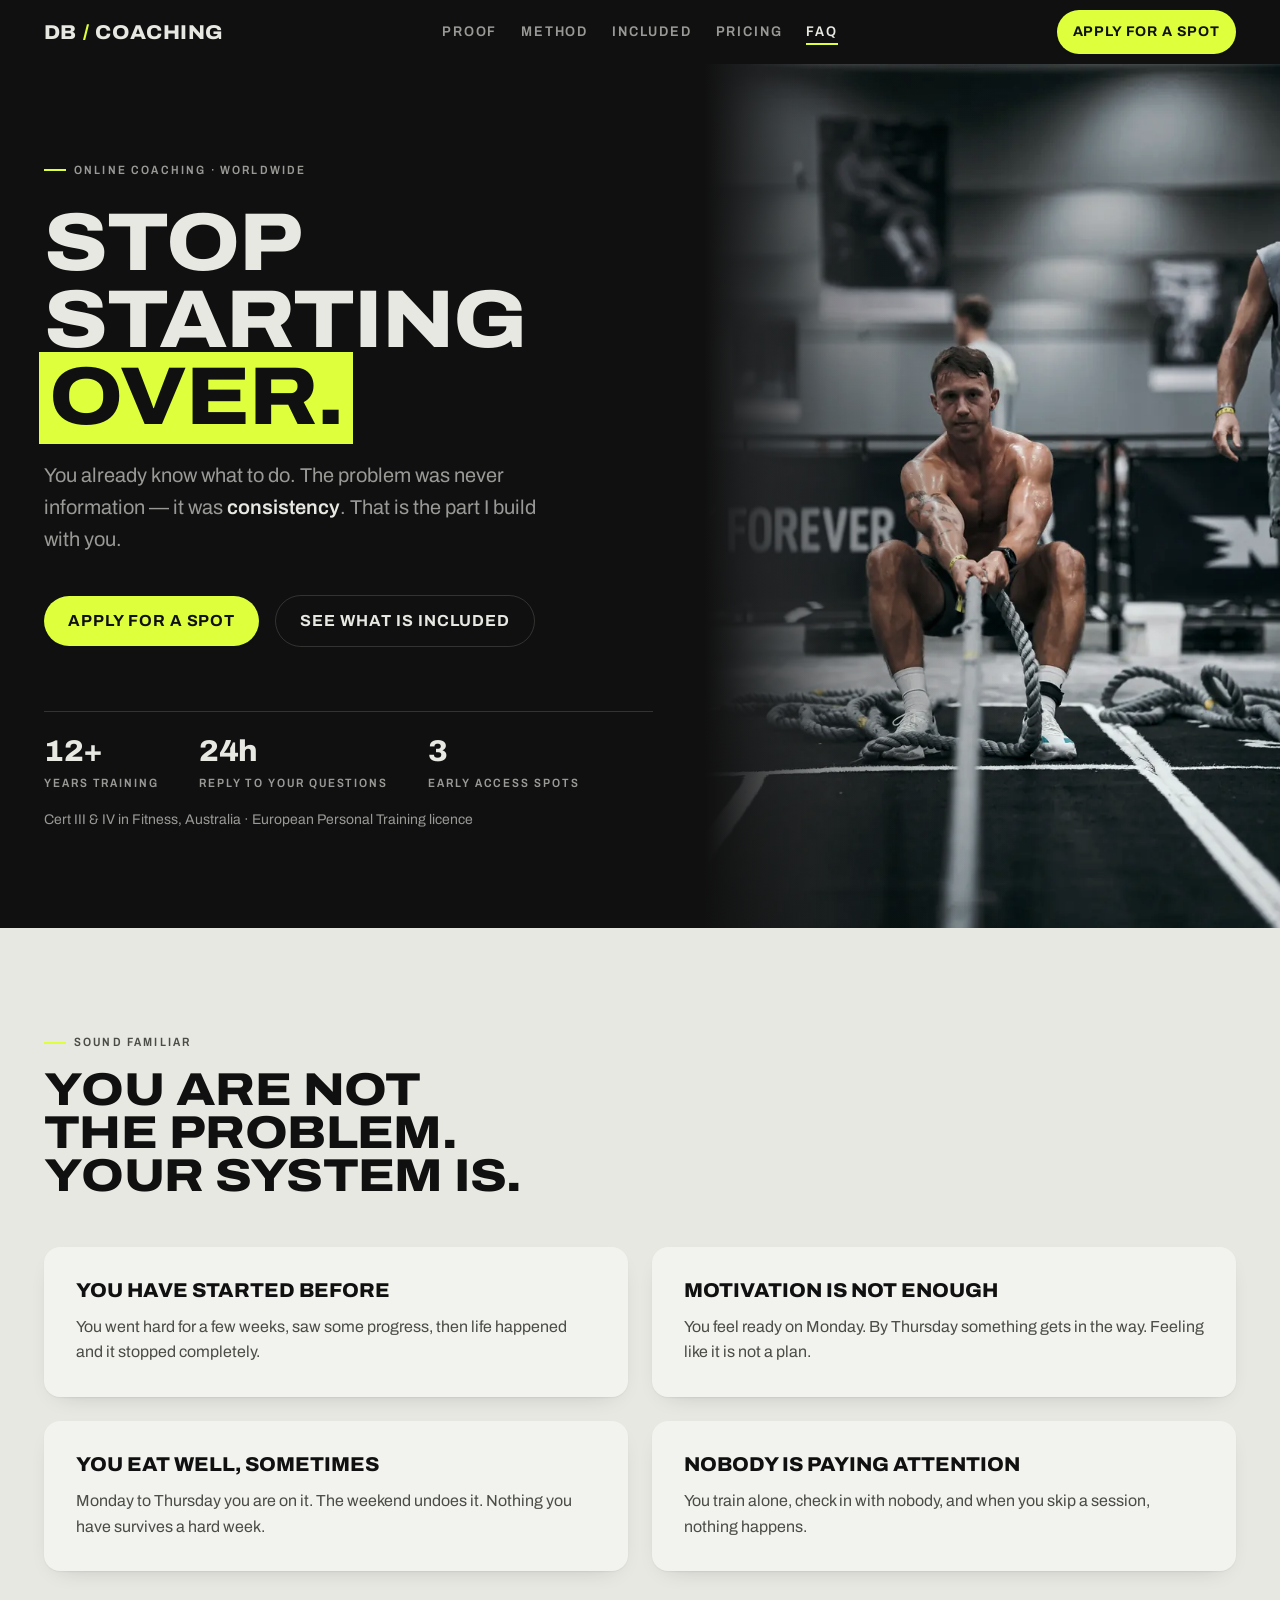
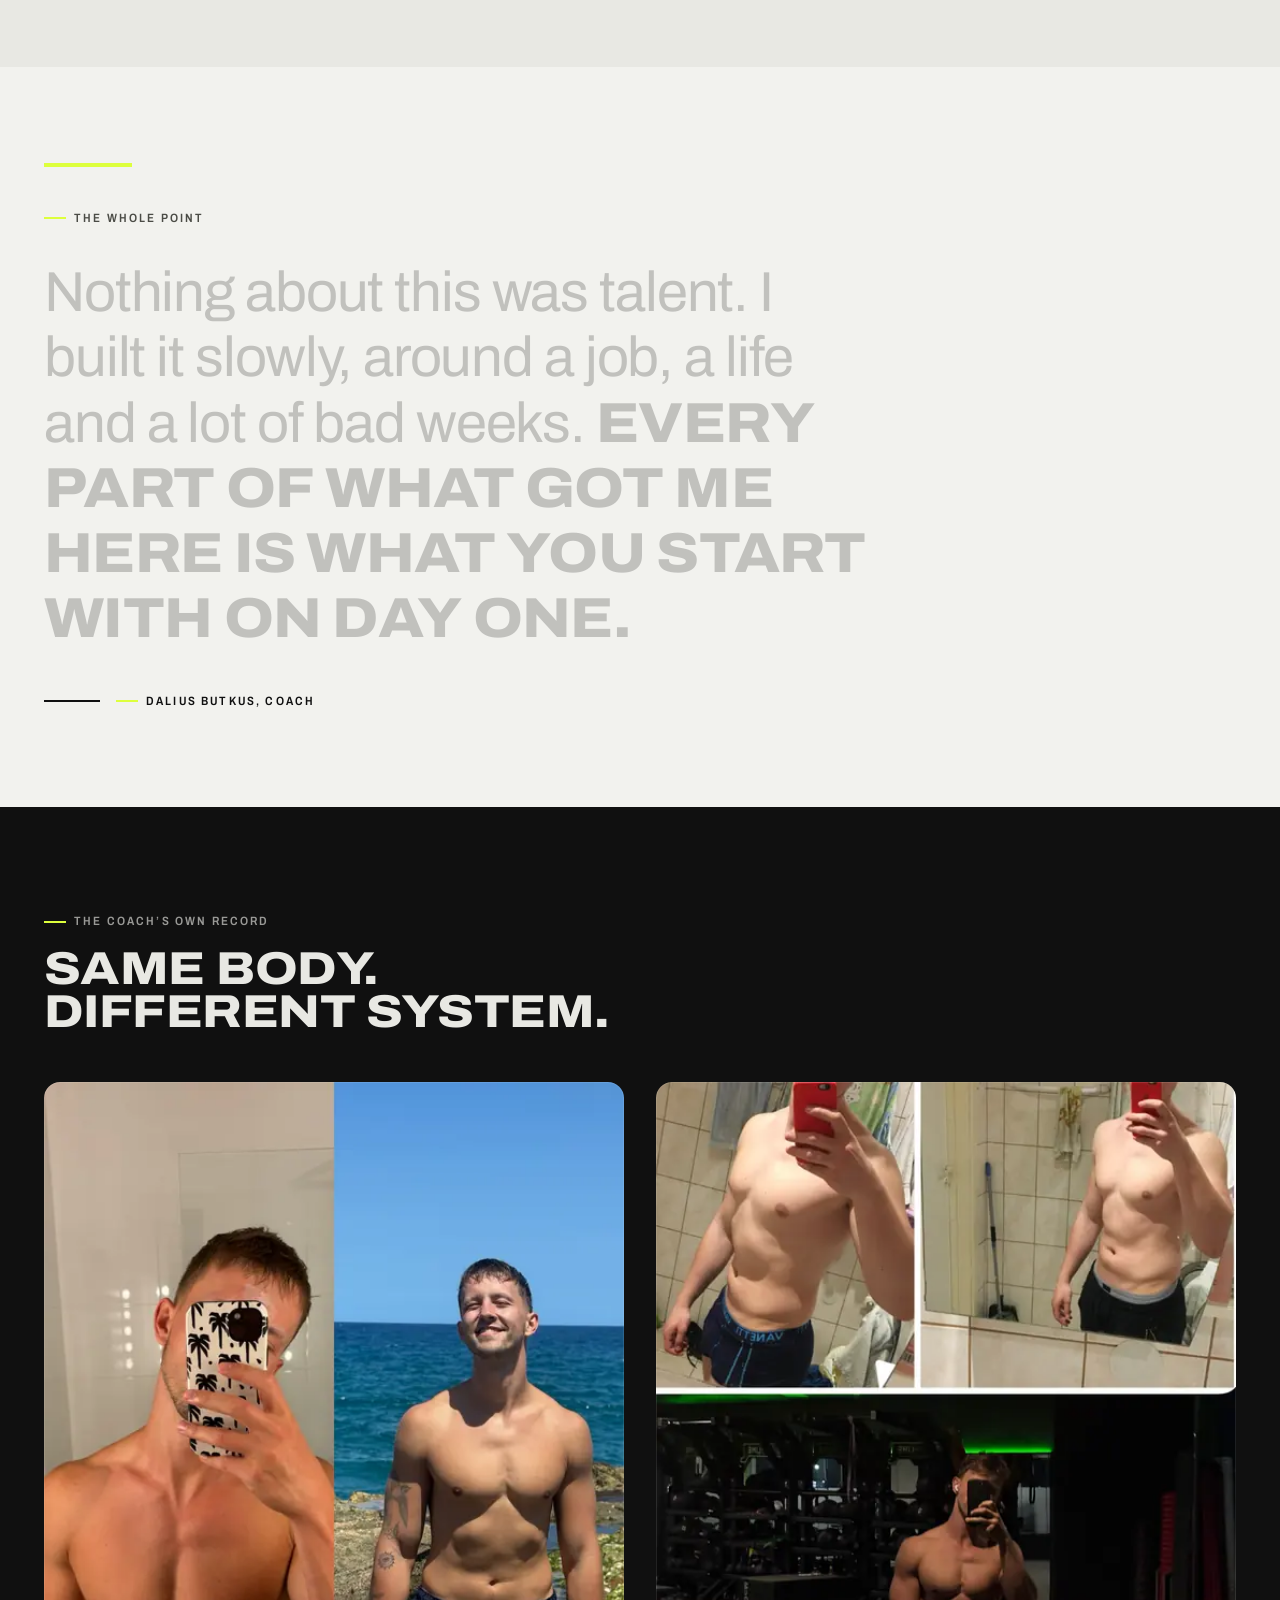
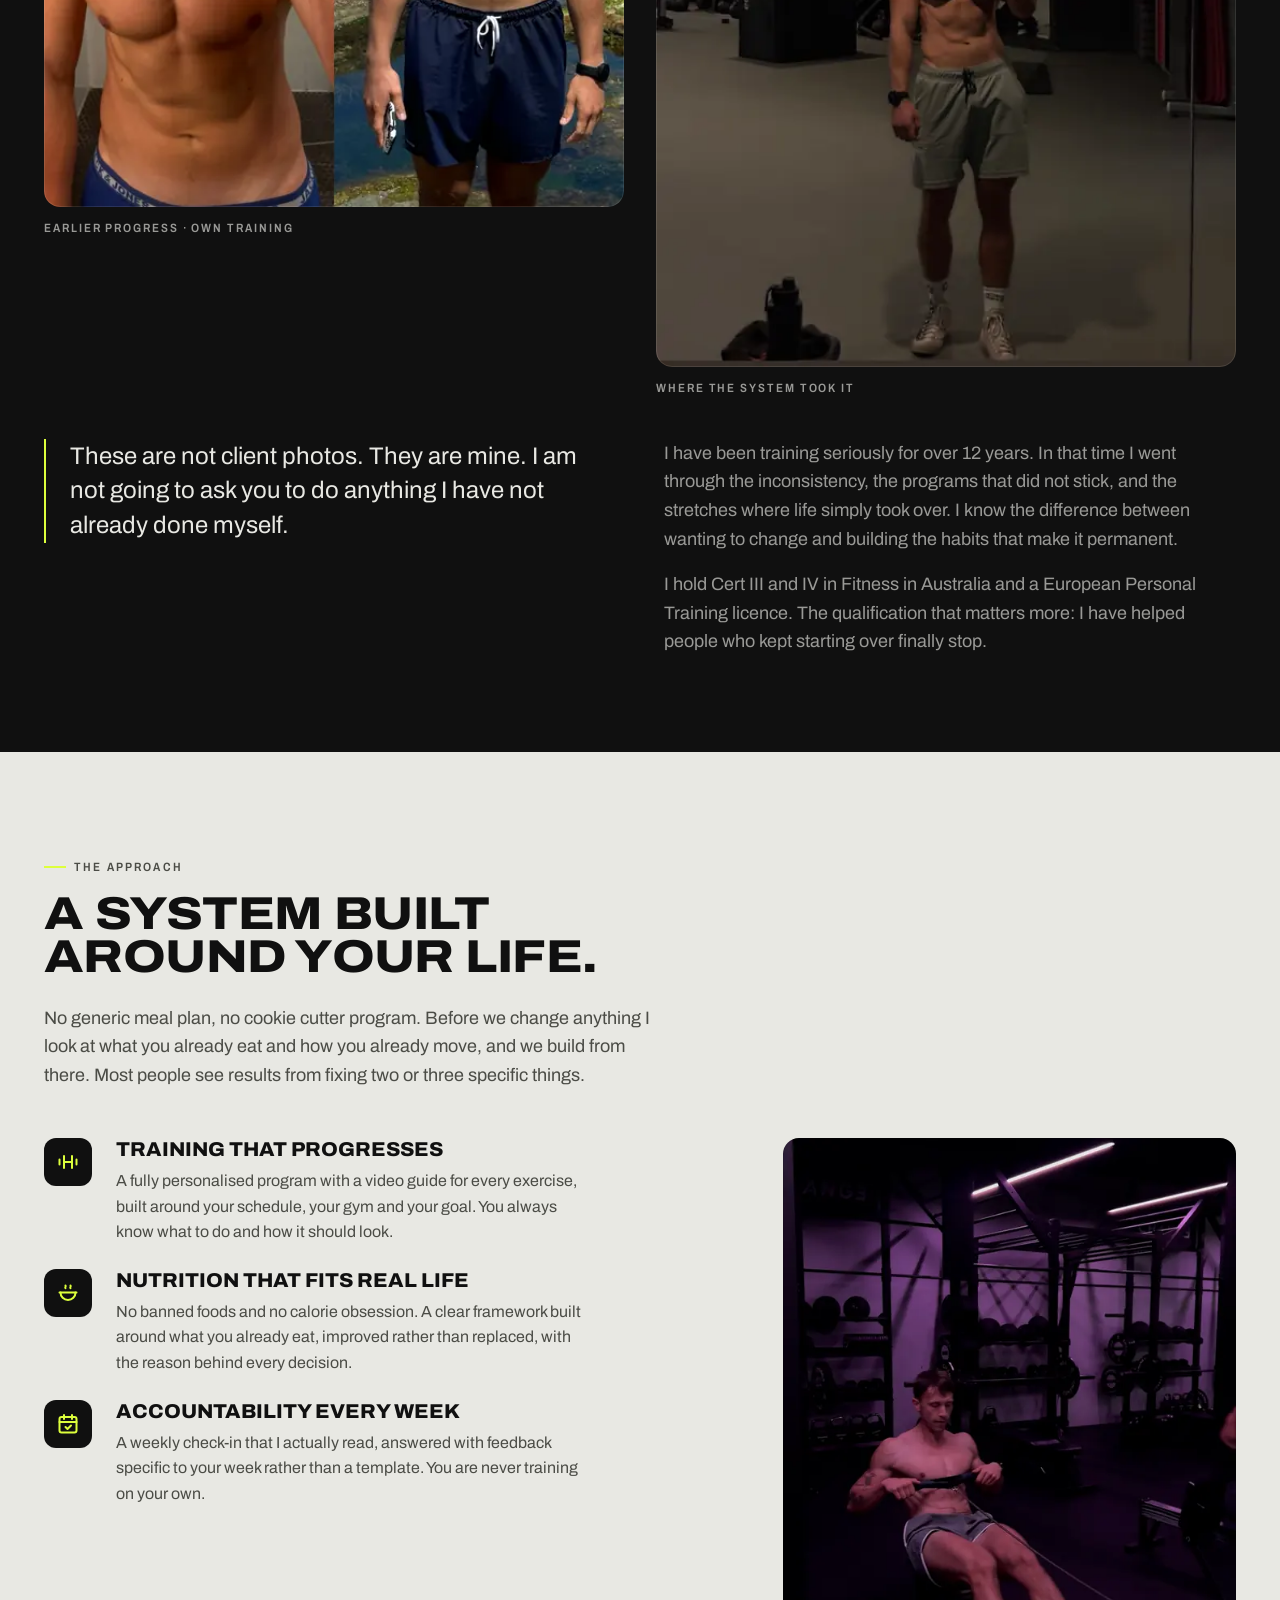
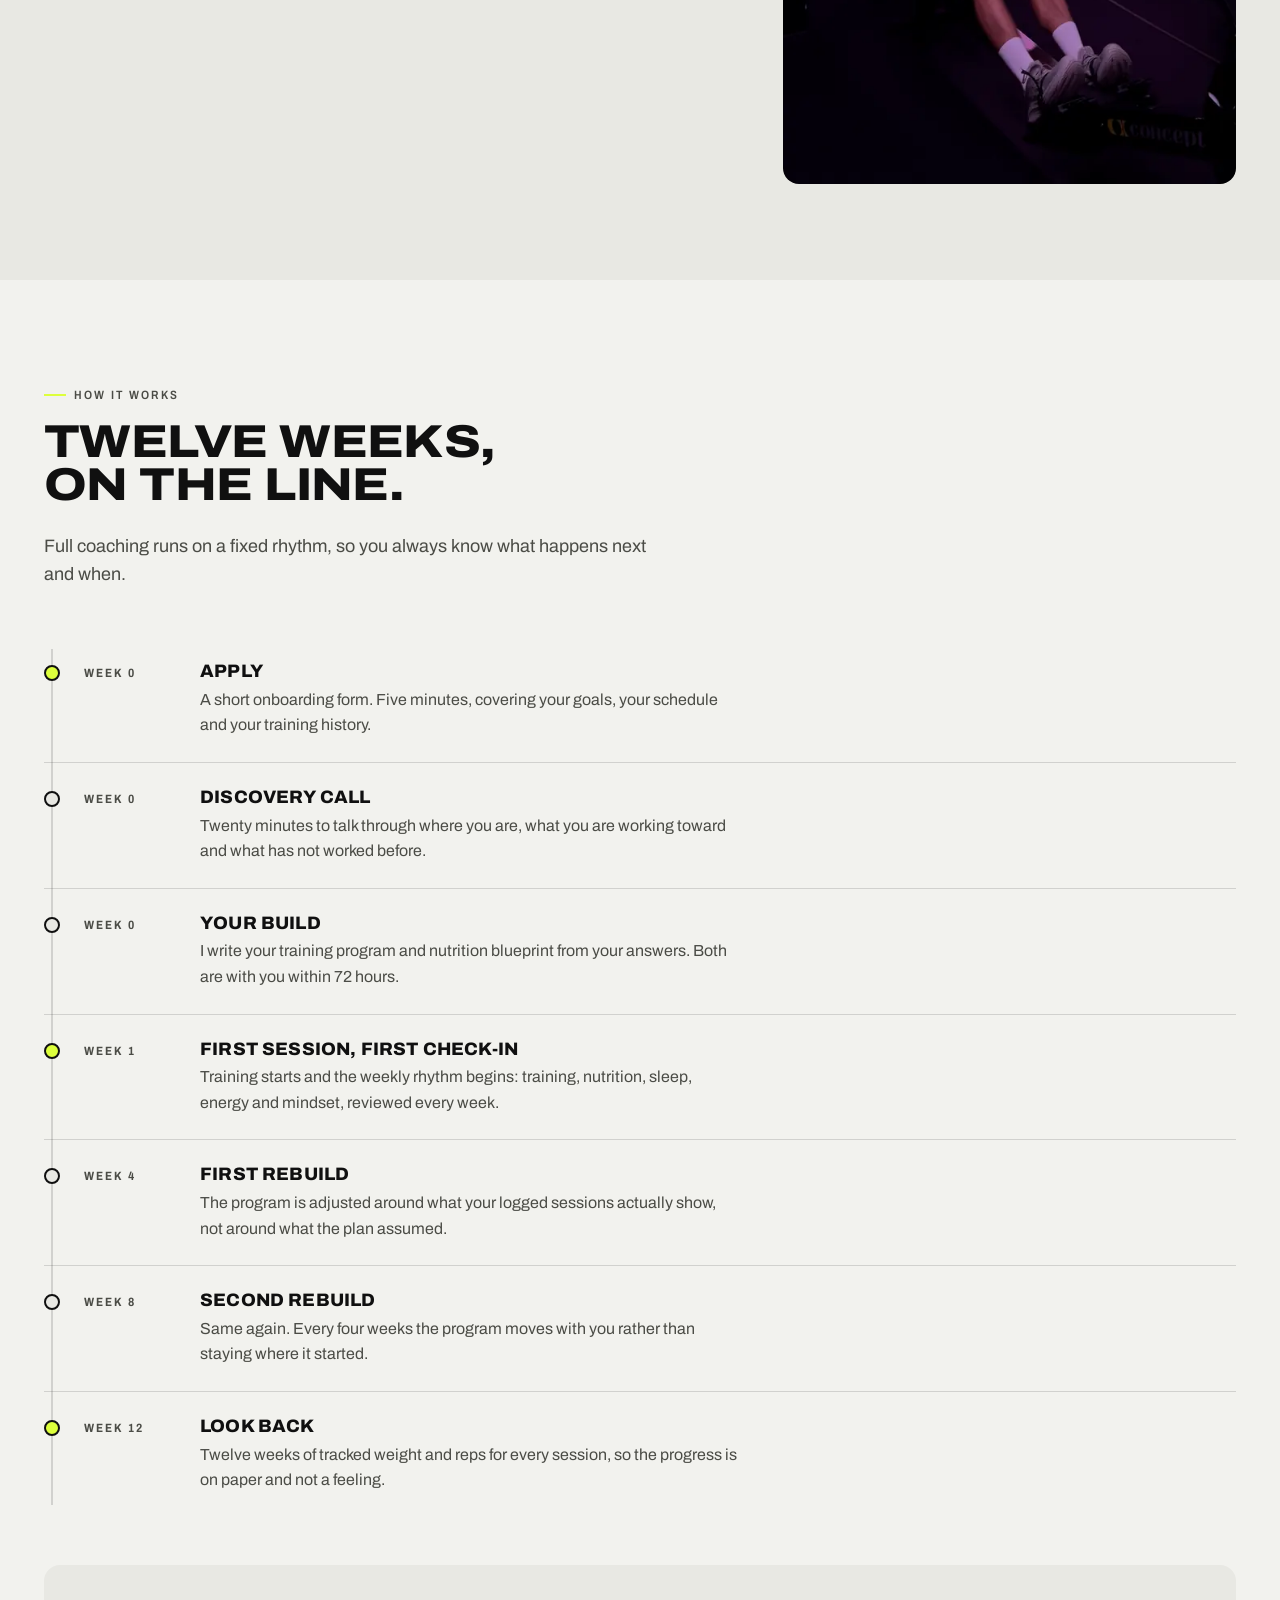
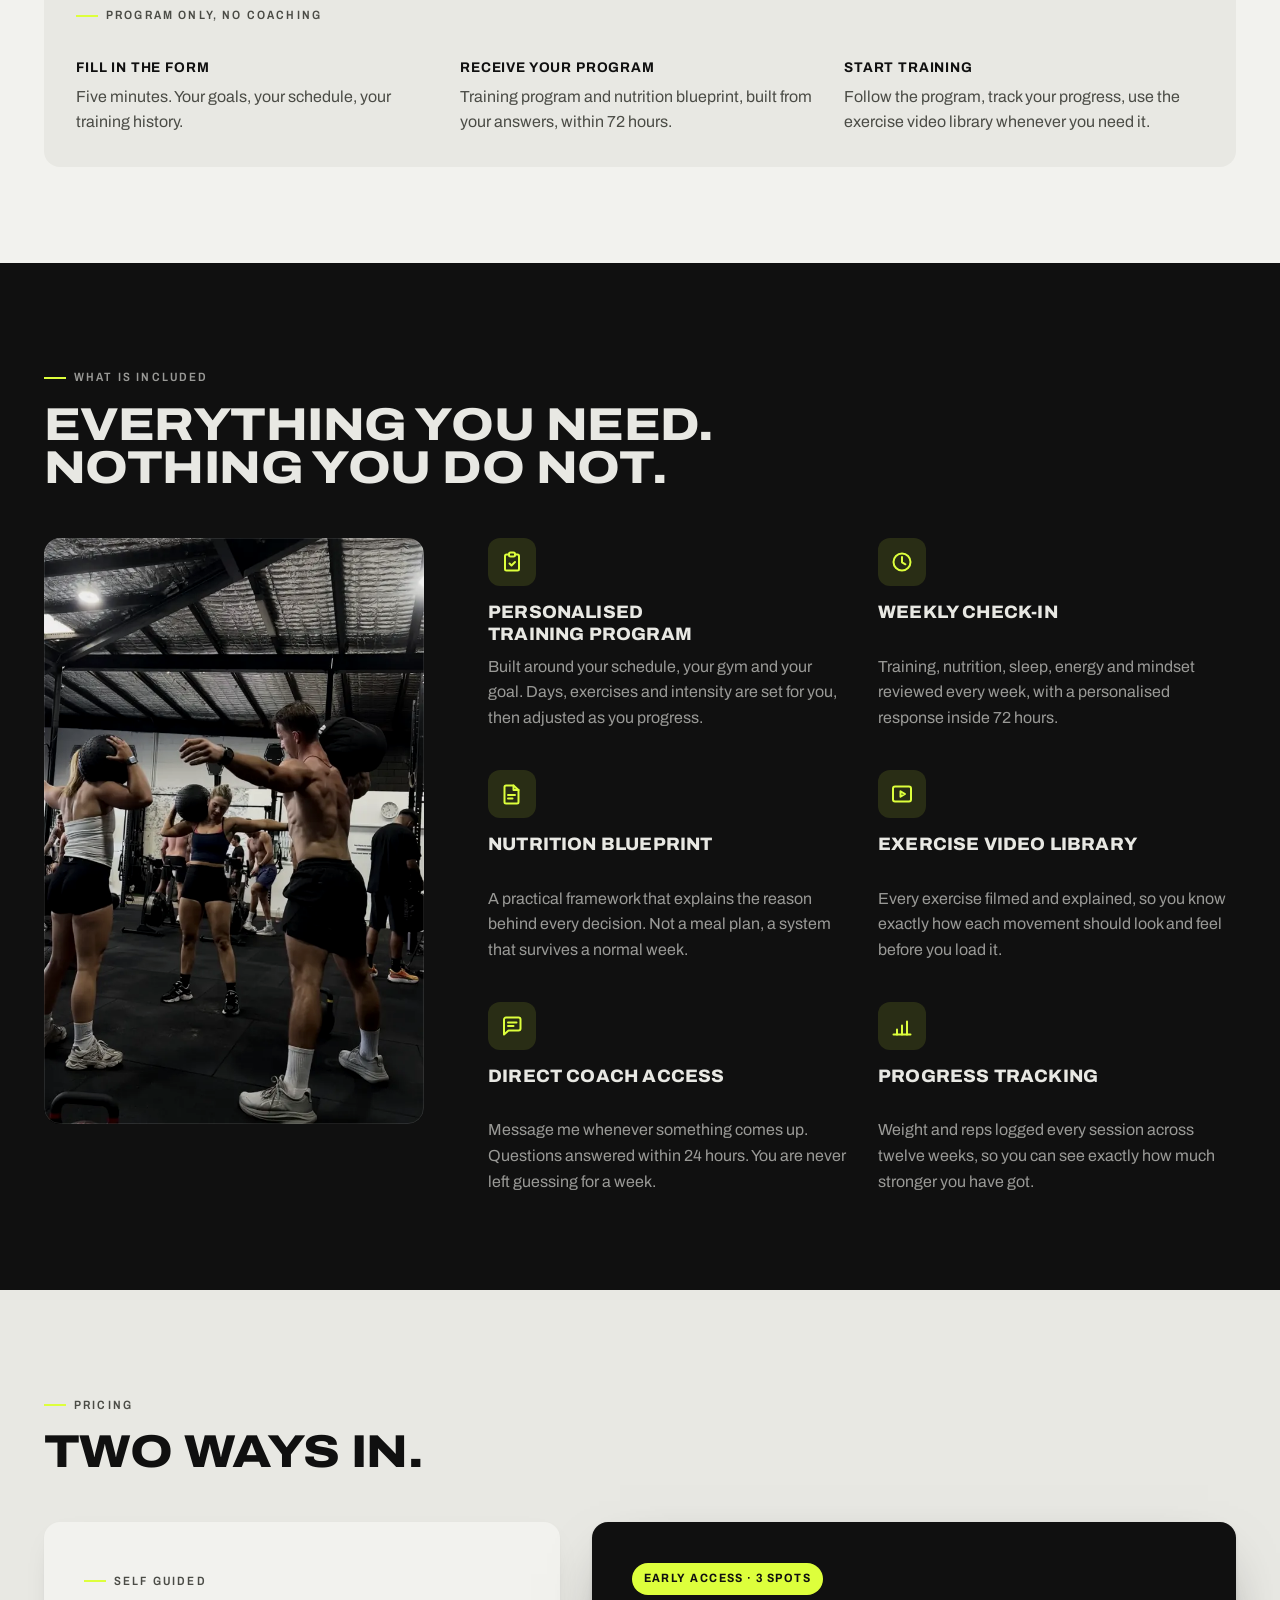
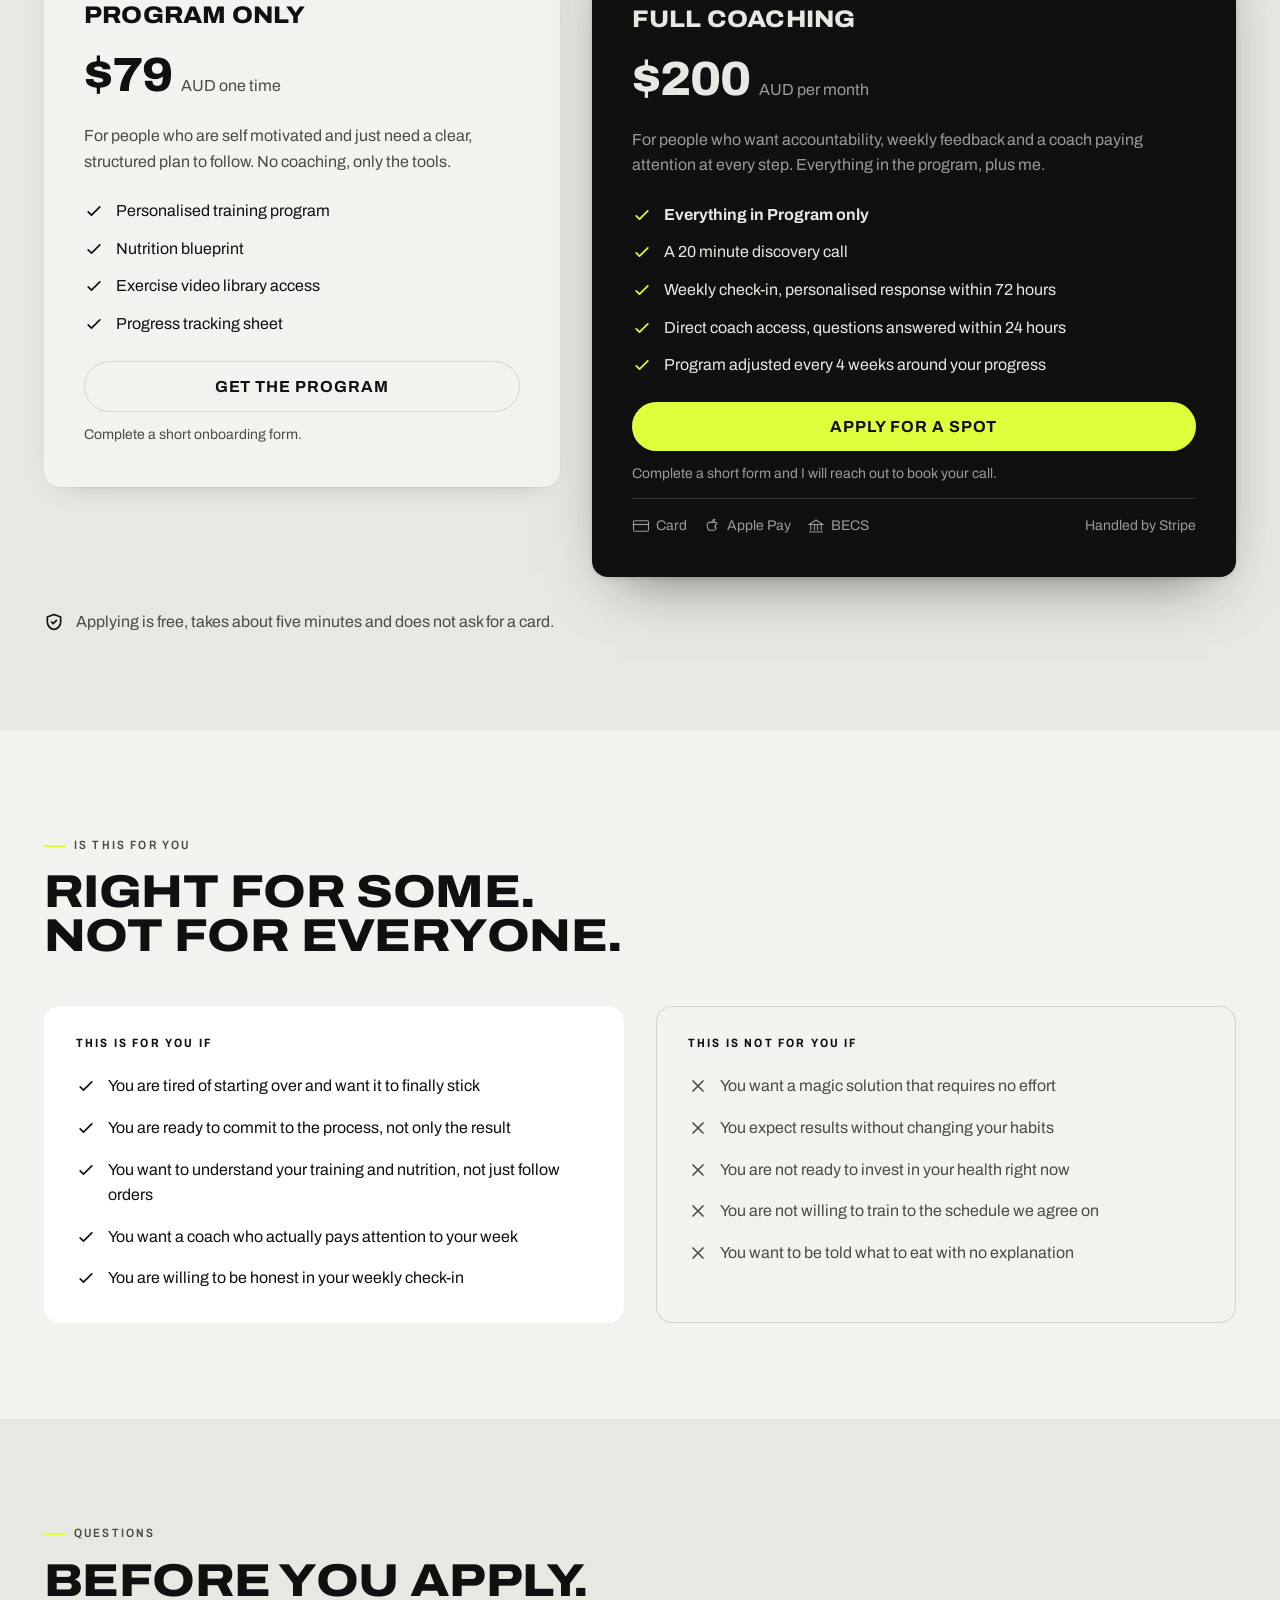
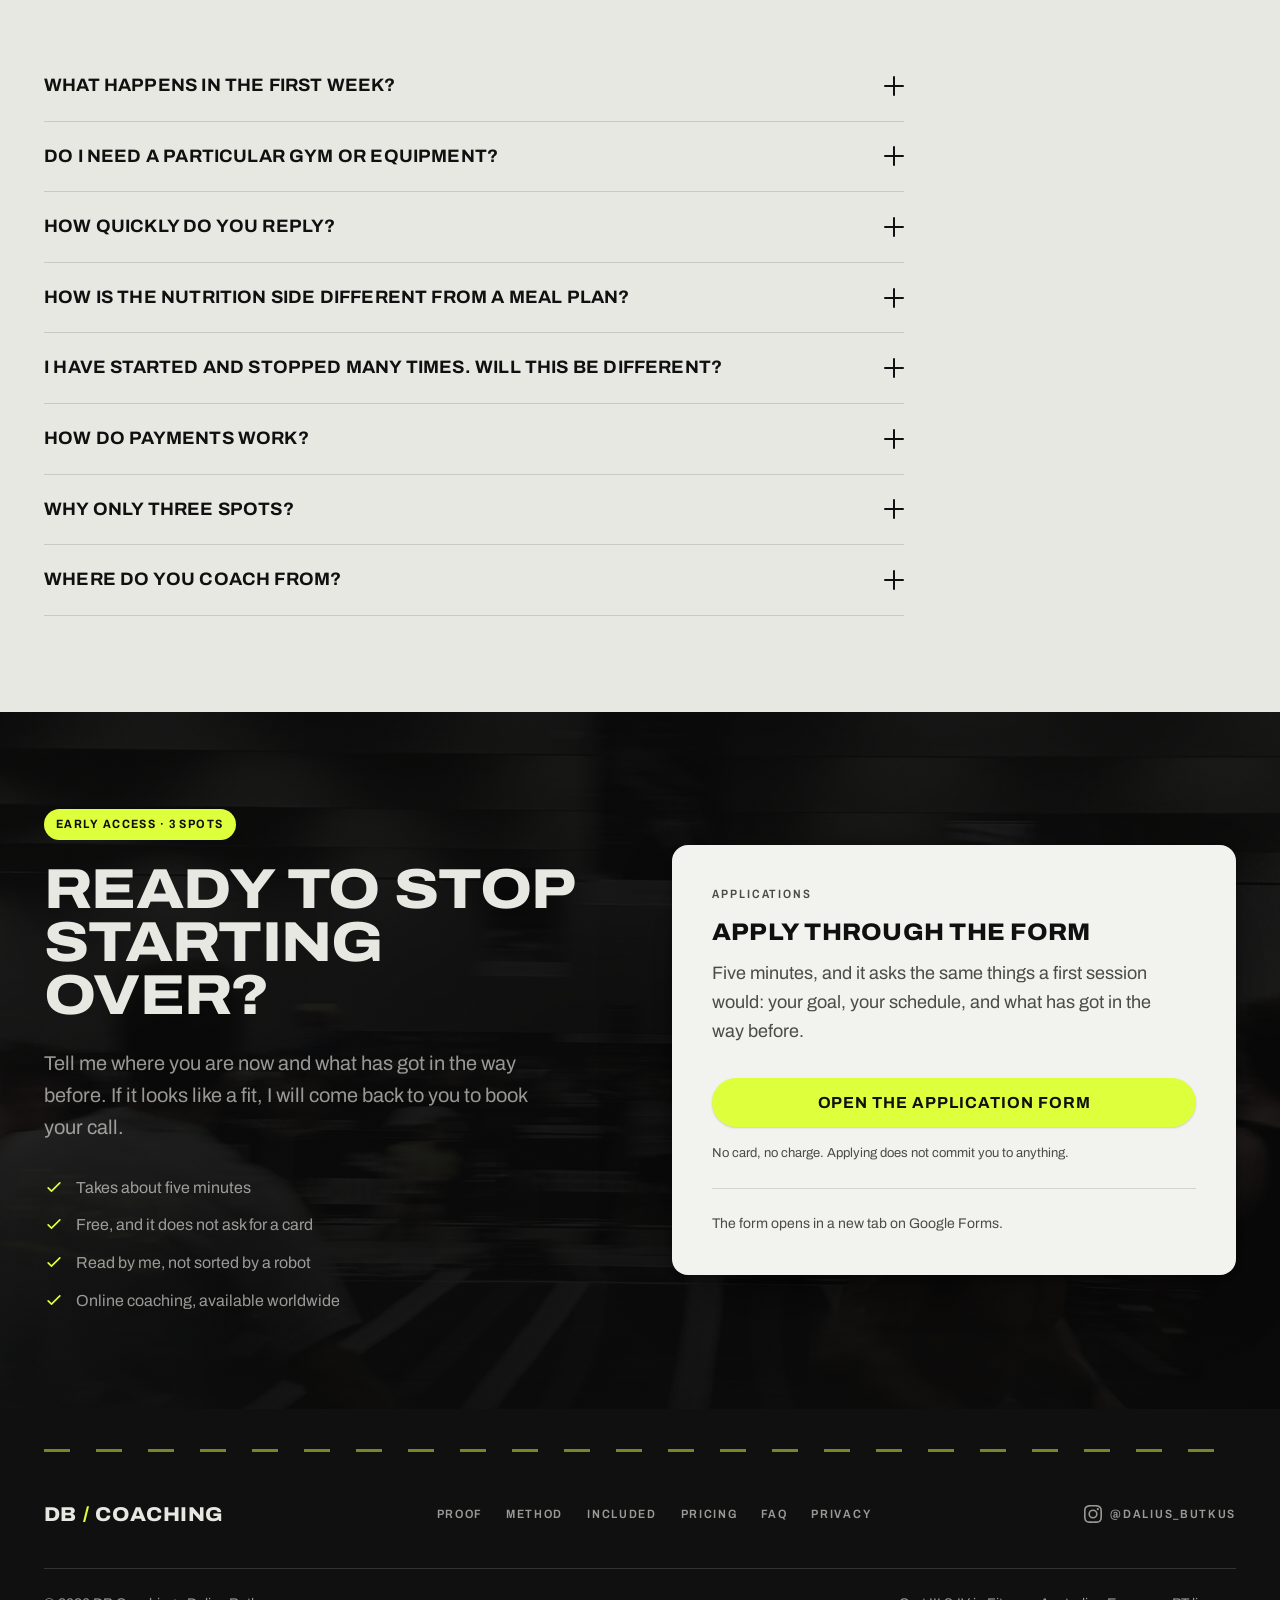
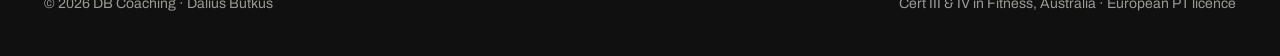
==== index.html @ c5529193 "Rebuild the in-page form around the Google Form's own questions Read the 28 questions straight out o" ====
<!DOCTYPE html>
<!--
  APPLICATION MODE SWITCH
  =======================
  data-apply on <html> decides where applications are taken, in BOTH files.

    data-apply="google"  Google Form. The in-page form is hidden but stays in
                         the file, untouched and ready.
    data-apply="web3"    The three step in-page form, posting to Web3Forms.

  To switch, change the attribute in index.html AND privacy.html. Nothing else.
  privacy.html describes a different processor in each mode, so the two must
  always agree or the privacy page becomes wrong.
-->
<html lang="en" data-apply="google">
<head>
<meta charset="UTF-8">
<meta name="viewport" content="width=device-width, initial-scale=1">
<title>DB Coaching — Online Personal Training with Dalius Butkus</title>
<meta name="description" content="Online coaching for people who keep starting over. A training program, a nutrition blueprint and a weekly check-in that a real coach actually reads. Program from $79 AUD, full coaching from $200 AUD a month.">
<link rel="canonical" href="https://dalius-b.github.io/DBcoaching/">
<meta name="theme-color" content="#101010">

<meta property="og:type" content="website">
<meta property="og:title" content="DB Coaching — Stop starting over">
<meta property="og:description" content="Online coaching built around your life. Training, nutrition and a weekly check-in that gets read. From $79 AUD.">
<meta property="og:image" content="https://dalius-b.github.io/DBcoaching/img/og-cover.jpg">
<meta property="og:url" content="https://dalius-b.github.io/DBcoaching/">
<meta name="twitter:card" content="summary_large_image">
<meta name="twitter:title" content="DB Coaching — Stop starting over">
<meta name="twitter:description" content="Online coaching built around your life. Training, nutrition and a weekly check-in that gets read.">
<meta name="twitter:image" content="https://dalius-b.github.io/DBcoaching/img/og-cover.jpg">

<link rel="icon" href="favicon.svg" type="image/svg+xml">
<link rel="icon" href="favicon-32.png" sizes="32x32" type="image/png">
<link rel="apple-touch-icon" href="apple-touch-icon.png">

<link rel="preconnect" href="https://fonts.googleapis.com">
<link rel="preconnect" href="https://fonts.gstatic.com" crossorigin>
<link rel="preload" as="image" href="img/hyroxrow-1200.webp" imagesrcset="img/hyroxrow-760.webp 760w, img/hyroxrow-1200.webp 1200w" imagesizes="(max-width: 900px) 100vw, 45vw" fetchpriority="high">
<link href="https://fonts.googleapis.com/css2?family=Archivo:wdth,wght@62..125,400..900&display=swap" rel="stylesheet">

<script>document.documentElement.classList.add('js');</script>

<style>
/* ============================================================
   1. RESET
   ============================================================ */
*, *::before, *::after { box-sizing: border-box; margin: 0; padding: 0; }
img, svg { display: block; max-width: 100%; }
button { font: inherit; color: inherit; background: none; border: 0; cursor: pointer; }
a { color: inherit; }
ul { list-style: none; }

/* ============================================================
   2. TOKENS
   ============================================================ */
:root {
  /* colour — one accent per view: volt is a FILL, never small text */
  --ink:        #101010;
  --ink-2:      #1B1C19;
  --ink-soft:   #4B4C46;   /* muted text on paper  — 7.4:1 */
  --paper:      #E8E8E3;
  --surface:    #F2F2EE;
  --volt:       #DDFF3C;
  --hair-ink:   rgba(16,16,16,0.14);
  --hair-paper: rgba(232,232,227,0.16);
  --soft-paper: rgba(232,232,227,0.64);  /* muted text on ink — 7.6:1 */

  /* type */
  --display: 'Archivo', 'Arial Narrow', system-ui, sans-serif;

  /* spacing scale */
  --s-25: 2px;  --s-50: 4px;  --s-75: 8px;  --s-100: 12px; --s-200: 16px;
  --s-300: 24px; --s-400: 32px; --s-500: 40px; --s-600: 48px;
  --s-700: 64px; --s-800: 80px; --s-900: 96px;

  /* radius */
  --r-sm: 6px; --r-md: 12px; --r-lg: 16px; --r-pill: 999px;

  /* motion */
  --ease-out: cubic-bezier(0.23, 1, 0.32, 1);
  --ease-in-out: cubic-bezier(0.77, 0, 0.175, 1);

  --shell: 1240px;
  --nav-h: 64px;
}

/* ============================================================
   3. BASE
   ============================================================ */
html {
  scroll-behavior: smooth;
  scroll-padding-top: calc(var(--nav-h) + 24px);
  -webkit-text-size-adjust: 100%;
}
body {
  font-family: var(--display);
  font-weight: 400;
  font-stretch: 100%;
  font-size: 1.125rem;      /* 18px */
  line-height: 1.6;
  color: var(--ink);
  background: var(--paper);
  overflow-x: hidden;
  -webkit-font-smoothing: antialiased;
  -moz-osx-font-smoothing: grayscale;
}
::selection { background: var(--volt); color: var(--ink); }

h1, h2, h3, .display {
  font-family: var(--display);
  font-weight: 800;
  font-stretch: 115%;
  text-transform: uppercase;
  line-height: 0.94;
  letter-spacing: -0.012em;
  text-wrap: balance;
}
p { text-wrap: pretty; }

/* One typeface. Hierarchy comes from Archivo's weight and width axes rather
   than from a second family. */
.lede, .body-text { max-width: 62ch; }
.body-text + .body-text { margin-top: var(--s-200); }

/* focus — currentColor adapts to every surface we use */
:focus-visible { outline: 2px solid currentColor; outline-offset: 3px; border-radius: 2px; }
.on-ink :focus-visible { outline-color: var(--volt); }
.btn-primary:focus-visible { outline-color: var(--ink); outline-offset: 4px; }

.sr-only {
  position: absolute; width: 1px; height: 1px; padding: 0; margin: -1px;
  overflow: hidden; clip: rect(0 0 0 0); clip-path: inset(50%); white-space: nowrap; border: 0;
}
.skip {
  position: absolute; left: var(--s-200); top: -100px; z-index: 200;
  background: var(--volt); color: var(--ink); padding: var(--s-100) var(--s-300);
  border-radius: var(--r-pill); font-family: var(--display); font-size: 0.875rem;
  font-weight: 700; text-transform: uppercase; letter-spacing: 0.08em; text-decoration: none;
  transition-property: top; transition-duration: 200ms; transition-timing-function: var(--ease-out);
}
.skip:focus { top: var(--s-200); }

/* ============================================================
   4. LAYOUT PRIMITIVES
   ============================================================ */
.shell { width: 100%; max-width: var(--shell); margin-inline: auto; padding-inline: var(--s-300); }

.section { padding-block: clamp(var(--s-700), 9vw, var(--s-900)); }
.section--paper   { background: var(--paper);   color: var(--ink); }
.section--surface { background: var(--surface);  color: var(--ink); }
.section--ink     { background: var(--ink);      color: var(--paper); }

.on-ink { color: var(--paper); }
.on-ink .muted { color: var(--soft-paper); }
.muted { color: var(--ink-soft); }

/* eyebrow label — condensed width axis, the utility voice of the family */
.label {
  display: inline-flex; align-items: center; gap: var(--s-75);
  font-family: var(--display); font-size: 0.75rem; font-weight: 600;
  font-stretch: 84%; text-transform: uppercase; letter-spacing: 0.18em;
  color: var(--ink-soft);
}
.on-ink .label { color: var(--soft-paper); }
.label::before { content: ""; width: 22px; height: 2px; background: var(--volt); flex: none; }

.chip {
  display: inline-flex; align-items: center; gap: var(--s-75);
  font-family: var(--display); font-size: 0.75rem; font-weight: 700;
  font-stretch: 88%; text-transform: uppercase; letter-spacing: 0.12em;
  background: var(--volt); color: var(--ink);
  padding: 6px var(--s-100); border-radius: var(--r-pill);
}

.h2 { font-size: clamp(1.875rem, 3.6vw, 3.75rem); margin-block: var(--s-200) 0; }
.section-head { max-width: 22ch; }
.section-intro { margin-top: var(--s-300); color: var(--ink-soft); }
.on-ink .section-intro { color: var(--soft-paper); }

/* lane markers — lifted from the floor striping in the training photos */
.lane {
  height: 3px; width: 100%;
  background: repeating-linear-gradient(90deg, var(--ink) 0 26px, transparent 26px 52px);
  opacity: 0.22;
}
.on-ink .lane { background: repeating-linear-gradient(90deg, var(--volt) 0 26px, transparent 26px 52px); opacity: 0.5; }

/* ============================================================
   5. BUTTONS
   ============================================================ */
.btn {
  display: inline-flex; align-items: center; justify-content: center; gap: var(--s-75);
  min-height: 48px; padding: var(--s-100) var(--s-300);
  font-family: var(--display); font-size: 1rem; font-weight: 700;
  font-stretch: 100%; text-transform: uppercase; letter-spacing: 0.06em;
  text-decoration: none; border-radius: var(--r-pill); white-space: nowrap;
  transition-property: background-color, color, box-shadow, scale, border-color;
  transition-duration: 160ms; transition-timing-function: var(--ease-out);
}
.btn:active { scale: 0.96; }
.btn-primary { background: var(--volt); color: var(--ink); box-shadow: 0 1px 2px rgba(16,16,16,0.16); }
.btn-primary:hover { background: #E9FF74; box-shadow: 0 4px 14px rgba(16,16,16,0.22); }
.btn-ghost { border: 1.5px solid var(--hair-ink); color: var(--ink); }
.btn-ghost:hover { border-color: var(--ink); background: rgba(16,16,16,0.05); }
.on-ink .btn-ghost { border-color: var(--hair-paper); color: var(--paper); }
.on-ink .btn-ghost:hover { border-color: var(--paper); background: rgba(232,232,227,0.08); }
.btn-sm { min-height: 44px; font-size: 0.875rem; padding: var(--s-75) var(--s-200); }

/* ============================================================
   6. NAV
   ============================================================ */
.nav {
  position: sticky; top: 0; z-index: 100;
  background: var(--ink); color: var(--paper);
  transition-property: box-shadow; transition-duration: 220ms; transition-timing-function: var(--ease-out);
}
.nav.is-stuck { box-shadow: 0 1px 0 rgba(232,232,227,0.14), 0 10px 30px rgba(16,16,16,0.28); }
.nav-inner { height: var(--nav-h); display: flex; align-items: center; justify-content: space-between; gap: var(--s-300); }
.wordmark {
  display: inline-flex; align-items: baseline; gap: 6px; text-decoration: none;
  font-family: var(--display); font-weight: 800; font-stretch: 108%;
  font-size: 1.25rem; letter-spacing: 0.02em; text-transform: uppercase; line-height: 1;
  min-height: 44px; align-items: center; padding-block: var(--s-100);
}
.wordmark i { font-style: normal; color: var(--volt); }
.nav-links { display: flex; align-items: center; gap: var(--s-300); }
.nav-links a {
  font-family: var(--display); font-size: 0.875rem; font-weight: 600; font-stretch: 90%;
  text-transform: uppercase; letter-spacing: 0.13em; text-decoration: none;
  color: var(--soft-paper); position: relative;
  display: inline-flex; align-items: center; min-height: 44px;
  transition-property: color; transition-duration: 150ms; transition-timing-function: var(--ease-out);
}
.nav-links a::after {
  content: ""; position: absolute; left: 0; right: 0; bottom: 9px; height: 2px;
  background: var(--volt); scale: 0 1; transform-origin: left;
  transition-property: scale; transition-duration: 220ms; transition-timing-function: var(--ease-out);
}
.nav-links a:hover { color: var(--paper); }
.nav-links a:hover::after, .nav-links a.is-current::after { scale: 1 1; }
.nav-links a.is-current { color: var(--paper); }
.nav-right { display: flex; align-items: center; gap: var(--s-200); }

.burger { display: none; width: 44px; height: 44px; position: relative; border-radius: var(--r-sm); }
.burger span {
  position: absolute; left: 11px; width: 22px; height: 2px; background: var(--paper); border-radius: 2px;
  transition-property: translate, rotate, opacity;
  transition-duration: 320ms; transition-timing-function: var(--ease-in-out);
}
.burger span:nth-child(1) { top: 17px; }
.burger span:nth-child(2) { top: 25px; }
.burger[aria-expanded="true"] span:nth-child(1) { translate: 0 4px; rotate: 45deg; }
.burger[aria-expanded="true"] span:nth-child(2) { translate: 0 -4px; rotate: -45deg; }

.drawer {
  position: fixed; inset: var(--nav-h) 0 0; z-index: 99;
  background: var(--ink); padding: var(--s-500) var(--s-300);
  display: flex; flex-direction: column; gap: var(--s-100);
  opacity: 0; visibility: hidden; translate: 0 -12px;
  transition-property: opacity, translate, visibility;
  transition-duration: 320ms; transition-timing-function: var(--ease-out);
}
.drawer.is-open { opacity: 1; visibility: visible; translate: 0 0; }
.drawer a {
  font-family: var(--display); font-size: 1.5rem; font-weight: 700; font-stretch: 105%;
  text-transform: uppercase; letter-spacing: 0.02em; text-decoration: none;
  padding: var(--s-100) 0; border-bottom: 1px solid var(--hair-paper);
}
.drawer .btn { margin-top: var(--s-300); }

/* ============================================================
   7. HERO
   ============================================================ */
.hero { background: var(--ink); color: var(--paper); display: grid; grid-template-columns: 55fr 45fr; }
.hero-copy {
  padding: clamp(var(--s-600), 6vw, var(--s-900)) clamp(var(--s-300), 4vw, var(--s-700))
           clamp(var(--s-600), 6vw, var(--s-900)) max(var(--s-300), calc((100vw - var(--shell)) / 2 + var(--s-300)));
  display: flex; flex-direction: column; justify-content: center;
  min-height: calc(100vh - var(--nav-h)); min-height: calc(100svh - var(--nav-h));
}
.hero h1 { font-size: clamp(2.25rem, 6.4vw, 6rem); font-stretch: 112%; margin-block: var(--s-300) 0; }
.hero h1 .knock {
  background: var(--volt); color: var(--ink);
  padding: 0 0.12em 0.04em; margin-left: -0.06em;
  box-decoration-break: clone; -webkit-box-decoration-break: clone;
}
.hero-lede { margin-top: var(--s-300); color: var(--soft-paper); font-size: 1.25rem; max-width: 46ch; }
.hero-lede strong { color: var(--paper); font-weight: 600; }
.hero-cta { display: flex; flex-wrap: wrap; align-items: center; gap: var(--s-200); margin-top: var(--s-500); }

.stats { display: flex; flex-wrap: wrap; gap: var(--s-500); margin-top: var(--s-700); padding-top: var(--s-300); border-top: 1px solid var(--hair-paper); }
.stat-n {
  font-family: var(--display); font-weight: 800; font-stretch: 105%;
  font-size: 1.875rem; line-height: 1; letter-spacing: -0.01em;
  font-variant-numeric: tabular-nums;
}
.stat-l {
  display: block; margin-top: var(--s-75);
  font-family: var(--display); font-size: 0.75rem; font-weight: 600; font-stretch: 84%;
  text-transform: uppercase; letter-spacing: 0.16em; color: var(--soft-paper);
}
.hero-cred { margin-top: var(--s-200); font-size: 0.875rem; color: var(--soft-paper); }
.hero-media { position: relative; background: #0A0A0A; }
.hero-media img {
  width: 100%; height: 100%; object-fit: cover; object-position: 50% 42%;
  filter: grayscale(0.25) contrast(1.06);
}
.hero-media::after {
  content: ""; position: absolute; inset: 0; pointer-events: none;
  background: linear-gradient(90deg, var(--ink) 0%, rgba(16,16,16,0.35) 22%, transparent 55%);
}

/* ============================================================
   8. PROBLEM
   ============================================================ */
.problem-grid { display: grid; grid-template-columns: repeat(2, 1fr); gap: var(--s-300); margin-top: var(--s-600); }
.card {
  background: var(--surface); border-radius: var(--r-lg); padding: var(--s-400);
  box-shadow: 0 1px 2px rgba(16,16,16,0.06), 0 8px 24px -16px rgba(16,16,16,0.30);
}
.section--surface .card { background: #FFFFFF; }
.card h3 {
  font-size: 1.25rem; font-stretch: 104%; letter-spacing: 0; line-height: 1.15;
  margin-bottom: var(--s-100);
}
.card p { font-size: 1rem; color: var(--ink-soft); }

/* ============================================================
   9. MISSION — word-by-word reveal
   ============================================================ */
.mission { text-align: left; }
.mission-rule { height: 4px; width: 88px; background: var(--volt); margin-bottom: var(--s-400); }
.mission-copy {
  font-weight: 400; font-stretch: 100%;
  font-size: clamp(1.5rem, 4.4vw, 3.75rem); line-height: 1.16;
  max-width: 26ch; margin-top: var(--s-400);
  letter-spacing: -0.02em;
}
.mission-copy .w {
  transition-property: color; transition-duration: 420ms; transition-timing-function: var(--ease-out);
}
.js .mission-copy .w { color: rgba(16,16,16,0.22); }
.js .mission-copy .w.on { color: var(--ink); }
.mission-copy .hl { font-family: var(--display); font-weight: 800; font-stretch: 110%; text-transform: uppercase; letter-spacing: -0.01em; }
.mission-sign { margin-top: var(--s-500); display: flex; align-items: center; gap: var(--s-200); }
.mission-sign .rule { height: 2px; width: 56px; background: var(--ink); flex: none; }

/* ============================================================
   10. PROOF
   ============================================================ */
.proof-grid { display: grid; grid-template-columns: 1fr 1fr; gap: var(--s-400); margin-top: var(--s-600); }
.shot { border-radius: var(--r-lg); overflow: hidden; position: relative; background: #0A0A0A; }
.shot img { width: 100%; height: auto; }
.shot::after {
  content: ""; position: absolute; inset: 0; pointer-events: none; border-radius: var(--r-lg);
  outline: 1px solid rgba(255,255,255,0.10); outline-offset: -1px;
}
.shot-cap {
  display: flex; align-items: baseline; gap: var(--s-100); margin-top: var(--s-100);
  font-family: var(--display); font-size: 0.75rem; font-weight: 600; font-stretch: 84%;
  text-transform: uppercase; letter-spacing: 0.16em; color: var(--soft-paper);
}
.proof-note { margin-top: var(--s-500); display: grid; grid-template-columns: 1fr 1fr; gap: var(--s-600); align-items: start; }
.pull {
  font-size: 1.5rem; line-height: 1.45; color: var(--paper);
  border-left: 2px solid var(--volt); padding-left: var(--s-300);
}

/* ============================================================
   11. METHOD
   ============================================================ */
.method-grid { display: grid; grid-template-columns: minmax(0, 1fr) minmax(300px, 38%); gap: var(--s-600); align-items: start; margin-top: var(--s-600); }
.pillars { display: flex; flex-direction: column; gap: var(--s-300); }
.pillar { display: grid; grid-template-columns: 48px 1fr; gap: var(--s-300); align-items: start; }
.ico {
  width: 48px; height: 48px; border-radius: var(--r-md);
  background: var(--ink); color: var(--volt);
  display: flex; align-items: center; justify-content: center; flex: none;
}
.ico svg { width: 24px; height: 24px; stroke: currentColor; fill: none; stroke-width: 2; stroke-linecap: round; stroke-linejoin: round; }
.pillar h3 { font-size: 1.25rem; font-stretch: 104%; letter-spacing: 0; line-height: 1.1; margin-bottom: var(--s-75); }
.pillar p { font-size: 1rem; color: var(--ink-soft); max-width: 52ch; }
.method-media { border-radius: var(--r-lg); overflow: hidden; position: relative; background: #0A0A0A; }
.method-media img { width: 100%; height: auto; }
.method-media::after { content: ""; position: absolute; inset: 0; outline: 1px solid rgba(16,16,16,0.10); outline-offset: -1px; border-radius: var(--r-lg); }

/* ============================================================
   12. SPLIT SHEET (the 12-week line)
   ============================================================ */
.sheet { margin-top: var(--s-600); position: relative; }
.sheet-rail { position: absolute; left: 7px; top: 12px; bottom: 12px; width: 2px; background: rgba(16,16,16,0.14); }
.sheet-fill { position: absolute; inset: 0; background: var(--ink); transform-origin: top; scale: 1 0; will-change: transform; }
.js .sheet-fill { transition-property: scale; transition-duration: 120ms; transition-timing-function: linear; }
.split {
  display: grid; grid-template-columns: 16px 92px 1fr; gap: var(--s-300);
  align-items: baseline; padding-block: var(--s-300);
  border-bottom: 1px solid var(--hair-ink);
}
.split:first-child { padding-top: 0; }
.split:last-child { border-bottom: none; }
.dot { width: 16px; height: 16px; border-radius: var(--r-pill); background: var(--paper); border: 2px solid var(--ink); align-self: start; margin-top: 4px; position: relative; z-index: 1; }
.split.is-key .dot { background: var(--volt); }
.split-w {
  font-family: var(--display); font-size: 0.75rem; font-weight: 700; font-stretch: 84%;
  text-transform: uppercase; letter-spacing: 0.16em; font-variant-numeric: tabular-nums;
  color: var(--ink-soft);
}
.split-b h3 { font-size: 1.125rem; font-stretch: 102%; letter-spacing: 0.01em; line-height: 1.2; }
.split-b p { font-size: 1rem; color: var(--ink-soft); margin-top: var(--s-50); max-width: 60ch; }

.track-alt { margin-top: var(--s-600); background: var(--paper); border-radius: var(--r-lg); padding: var(--s-400); }
.section--surface .track-alt { background: var(--paper); }
.track-alt-steps { display: grid; grid-template-columns: repeat(3, 1fr); gap: var(--s-300); margin-top: var(--s-200); }
.track-alt-steps p { font-size: 1rem; color: var(--ink-soft); }
.track-alt-steps strong { display: block; font-family: var(--display); font-weight: 700; font-stretch: 96%; text-transform: uppercase; letter-spacing: 0.06em; font-size: 0.875rem; color: var(--ink); margin-bottom: var(--s-50); }

/* ============================================================
   13. INCLUDED
   ============================================================ */
.inc-grid { display: grid; grid-template-columns: 380px 1fr; gap: var(--s-700); align-items: start; margin-top: var(--s-600); }
.inc-media { border-radius: var(--r-lg); overflow: hidden; position: relative; background: #0A0A0A; position: sticky; top: calc(var(--nav-h) + 24px); }
.inc-media img { width: 100%; height: auto; filter: grayscale(0.2) contrast(1.04); }
.inc-media::after { content: ""; position: absolute; inset: 0; outline: 1px solid rgba(255,255,255,0.10); outline-offset: -1px; border-radius: var(--r-lg); }
.inc-list { display: grid; grid-template-columns: 1fr 1fr; gap: var(--s-500) var(--s-400); }
.inc-item h3 { font-size: 1.125rem; font-stretch: 102%; letter-spacing: 0.01em; margin-block: var(--s-200) var(--s-75); line-height: 1.2; }
.inc-item p { font-size: 1rem; color: var(--soft-paper); }
.inc-item .ico { background: rgba(221,255,60,0.12); color: var(--volt); }

/* ============================================================
   14. PRICING
   ============================================================ */
.plans { display: grid; grid-template-columns: 1fr 1.25fr; gap: var(--s-400); margin-top: var(--s-600); align-items: start; }
.plan {
  background: var(--surface); border-radius: var(--r-lg); padding: var(--s-500);
  display: flex; flex-direction: column; gap: var(--s-300);
  box-shadow: 0 1px 2px rgba(16,16,16,0.06), 0 10px 30px -20px rgba(16,16,16,0.35);
}
.plan--featured { background: var(--ink); color: var(--paper); box-shadow: 0 2px 4px rgba(16,16,16,0.10), 0 24px 60px -28px rgba(16,16,16,0.65); }
.plan-name { font-family: var(--display); font-size: 1.5rem; font-weight: 800; font-stretch: 108%; text-transform: uppercase; letter-spacing: 0.01em; line-height: 1; }
.plan-price { font-family: var(--display); font-size: 3rem; font-weight: 800; font-stretch: 104%; line-height: 1; letter-spacing: -0.02em; font-variant-numeric: tabular-nums; }
.plan-price span { font-stretch: 100%; font-size: 1rem; font-weight: 400; letter-spacing: 0; text-transform: none; color: var(--ink-soft); }
.plan--featured .plan-price span { color: var(--soft-paper); }
.plan-desc { font-size: 1rem; color: var(--ink-soft); }
.plan--featured .plan-desc { color: var(--soft-paper); }
.plan ul { display: flex; flex-direction: column; gap: var(--s-100); }
.plan li { display: flex; gap: var(--s-100); align-items: flex-start; font-size: 1rem; }
.tick { flex: none; width: 20px; height: 20px; margin-top: 3px; }
.tick svg { width: 20px; height: 20px; stroke: var(--ink); fill: none; stroke-width: 2; stroke-linecap: round; stroke-linejoin: round; }
.plan--featured .tick svg { stroke: var(--volt); }
.plan-foot { margin-top: auto; display: flex; flex-direction: column; gap: var(--s-100); }
.fine { font-size: 0.875rem; color: var(--ink-soft); }
.plan--featured .fine { color: var(--soft-paper); }
.pay { display: flex; flex-wrap: wrap; align-items: center; gap: var(--s-200); padding-top: var(--s-200); border-top: 1px solid var(--hair-paper); }
.pay-item { display: inline-flex; align-items: center; gap: 6px; font-size: 0.875rem; color: var(--soft-paper); }
.pay-item svg { width: 18px; height: 18px; stroke: currentColor; fill: none; stroke-width: 1.5; }
.assure { margin-top: var(--s-400); display: flex; align-items: center; gap: var(--s-100); font-size: 1rem; color: var(--ink-soft); }
.assure svg { width: 20px; height: 20px; stroke: var(--ink); fill: none; stroke-width: 2; stroke-linecap: round; stroke-linejoin: round; flex: none; }

/* ============================================================
   15. FIT
   ============================================================ */
.fit-grid { display: grid; grid-template-columns: 1fr 1fr; gap: var(--s-400); margin-top: var(--s-600); }
.fit-col { background: #FFFFFF; border-radius: var(--r-lg); padding: var(--s-400); }
.fit-col--no { background: transparent; box-shadow: inset 0 0 0 1px var(--hair-ink); }
.fit-col h3 { font-family: var(--display); font-size: 0.75rem; font-weight: 700; font-stretch: 84%; letter-spacing: 0.18em; margin-bottom: var(--s-300); }
.fit-col ul { display: flex; flex-direction: column; gap: var(--s-200); }
.fit-col li { display: flex; gap: var(--s-100); font-size: 1rem; align-items: flex-start; }
.fit-col--no li { color: var(--ink-soft); }
.fit-col li svg { width: 20px; height: 20px; margin-top: 3px; flex: none; stroke-width: 2; fill: none; stroke-linecap: round; stroke-linejoin: round; }
.fit-col--yes li svg { stroke: var(--ink); }
.fit-col--no li svg { stroke: var(--ink-soft); }

/* ============================================================
   16. FAQ
   ============================================================ */
.faq { margin-top: var(--s-600); max-width: 860px; }
.qa { border-bottom: 1px solid var(--hair-ink); }
.qa-btn {
  width: 100%; display: flex; align-items: center; justify-content: space-between; gap: var(--s-300);
  padding-block: var(--s-300); min-height: 56px; text-align: left;
  font-family: var(--display); font-size: 1.125rem; font-weight: 700; font-stretch: 102%;
  text-transform: uppercase; letter-spacing: 0.01em; line-height: 1.2;
  transition-property: color; transition-duration: 150ms; transition-timing-function: var(--ease-out);
}
.qa-btn:hover { color: var(--ink-soft); }
.qa-sign { position: relative; width: 20px; height: 20px; flex: none; }
.qa-sign::before, .qa-sign::after {
  content: ""; position: absolute; background: currentColor; border-radius: 2px;
  transition-property: rotate, opacity; transition-duration: 260ms; transition-timing-function: var(--ease-out);
}
.qa-sign::before { top: 9px; left: 0; width: 20px; height: 2px; }
.qa-sign::after  { left: 9px; top: 0; height: 20px; width: 2px; }
.qa-btn[aria-expanded="true"] .qa-sign::after { rotate: 90deg; opacity: 0; }
.js .qa-panel { height: 0; overflow: hidden; }
.js .qa-panel { transition-property: height; transition-duration: 300ms; transition-timing-function: var(--ease-out); }
.qa-panel-in { padding-bottom: var(--s-300); color: var(--ink-soft); max-width: 66ch; }

/* ============================================================
   17. FINAL CTA + FOOTER
   ============================================================ */
.finale {
  position: relative; background: #0A0A0A; color: var(--paper);
  padding-block: clamp(var(--s-700), 9vw, var(--s-900)); overflow: hidden;
}
.apply-grid { display: grid; grid-template-columns: minmax(0, 1fr) minmax(0, 1fr); gap: var(--s-700); align-items: center; }
.apply-points { margin-top: var(--s-400); display: flex; flex-direction: column; gap: var(--s-100); }
.apply-points li { display: flex; gap: var(--s-100); align-items: flex-start; font-size: 1rem; color: var(--soft-paper); }
.apply-points svg { width: 20px; height: 20px; margin-top: 2px; flex: none; stroke: var(--volt); fill: none; stroke-width: 2; stroke-linecap: round; stroke-linejoin: round; }

/* --- application form --- */
.form-card {
  background: var(--surface); color: var(--ink);
  border-radius: var(--r-lg); padding: var(--s-500);
  box-shadow: 0 2px 6px rgba(0,0,0,0.25), 0 30px 70px -30px rgba(0,0,0,0.8);
}
.form-head { display: flex; align-items: baseline; justify-content: space-between; gap: var(--s-200); margin-bottom: var(--s-200); }
.form-step-label { font-family: var(--display); font-size: 0.75rem; font-weight: 600; font-stretch: 84%; text-transform: uppercase; letter-spacing: 0.16em; color: var(--ink-soft); font-variant-numeric: tabular-nums; }
.progress { height: 3px; background: rgba(16,16,16,0.12); border-radius: var(--r-pill); overflow: hidden; margin-bottom: var(--s-400); }
.progress i { display: block; height: 100%; background: var(--volt); border-radius: var(--r-pill); transform-origin: left; scale: 0.1429 1; transition-property: scale; transition-duration: 420ms; transition-timing-function: var(--ease-out); }
/* application mode switch, see the comment at the top of the file */
.apply-google { display: none; }
html[data-apply="google"] #applyForm,
html[data-apply="google"] #formDone { display: none; }
html[data-apply="google"] .apply-google { display: block; }
.apply-google h3 { font-size: 1.5rem; font-stretch: 106%; letter-spacing: 0.01em; margin-bottom: var(--s-200); }
.apply-google p { color: var(--ink-soft); }
.apply-google .btn { width: 100%; margin-top: var(--s-400); white-space: normal; text-align: center; }
.apply-google .form-foot { margin-top: var(--s-200); }
.apply-google .steps-note { margin-top: var(--s-300); padding-top: var(--s-300); border-top: 1px solid var(--hair-ink); font-size: 0.875rem; }

.js .step[hidden] { display: none; }
.js .btn[hidden] { display: none; }
form[hidden], .form-done[hidden] { display: none; }
html:not(.js) #nextBtn, html:not(.js) #backBtn,
html:not(.js) .progress, html:not(.js) .form-step-label { display: none; }
.step { display: flex; flex-direction: column; gap: var(--s-300); border: 0; }
.step + .step { margin-top: var(--s-400); }
.step legend { font-family: var(--display); font-size: 1.25rem; font-weight: 800; font-stretch: 106%; text-transform: uppercase; letter-spacing: 0.01em; margin-bottom: var(--s-200); }
.js .step legend { position: absolute; width: 1px; height: 1px; overflow: hidden; clip-path: inset(50%); white-space: nowrap; }
.field { display: flex; flex-direction: column; gap: var(--s-75); }
.field label, .legend-inline { font-family: var(--display); font-size: 0.8125rem; font-weight: 600; font-stretch: 88%; text-transform: uppercase; letter-spacing: 0.1em; color: var(--ink); }
/* text inputs only: this styling must never reach a checkbox or a radio,
   or min-height: 48px turns a 20px tick box into a 48px slab */
.field input:not([type="checkbox"]):not([type="radio"]), .field select, .field textarea {
  font-family: var(--display); font-size: 1rem; font-stretch: 100%; color: var(--ink);
  background: #FFFFFF; border: 1px solid rgba(16,16,16,0.20); border-radius: var(--r-sm);
  padding: var(--s-100) var(--s-200); min-height: 48px; width: 100%;
  transition-property: border-color, box-shadow; transition-duration: 150ms; transition-timing-function: var(--ease-out);
}
.field textarea { min-height: 96px; resize: vertical; line-height: 1.5; padding-block: var(--s-100); }
.field select { appearance: none; background-image: linear-gradient(45deg, transparent 50%, var(--ink) 50%), linear-gradient(135deg, var(--ink) 50%, transparent 50%); background-position: calc(100% - 18px) 21px, calc(100% - 13px) 21px; background-size: 5px 5px, 5px 5px; background-repeat: no-repeat; padding-right: var(--s-500); }
.field input:not([type="checkbox"]):not([type="radio"]):hover, .field select:hover, .field textarea:hover { border-color: rgba(16,16,16,0.42); }
.field input:not([type="checkbox"]):not([type="radio"]):focus-visible, .field select:focus-visible, .field textarea:focus-visible { outline: 2px solid var(--ink); outline-offset: 1px; border-color: var(--ink); }
.field [aria-invalid="true"] { border-color: #B3261E; }
.err { font-family: var(--display); font-size: 0.8125rem; font-stretch: 92%; color: #B3261E; min-height: 0; }
.err:empty { display: none; }
.plan-pick { display: grid; grid-template-columns: 1fr 1fr; gap: var(--s-100); }
.opt { position: relative; }
.opt input { position: absolute; opacity: 0; inset: 0; width: 100%; height: 100%; margin: 0; cursor: pointer; }
.opt span {
  display: block; padding: var(--s-200); border: 1px solid rgba(16,16,16,0.20); border-radius: var(--r-sm);
  background: #FFFFFF; min-height: 48px;
  font-size: 1rem; font-weight: 400; text-transform: none; letter-spacing: 0;
  transition-property: border-color, background-color, box-shadow; transition-duration: 150ms; transition-timing-function: var(--ease-out);
}
.opt b { display: block; font-family: var(--display); font-weight: 700; font-stretch: 96%; text-transform: uppercase; letter-spacing: 0.05em; font-size: 0.8125rem; }
.opt em { font-style: normal; color: var(--ink-soft); font-size: 0.875rem; }
.opt input:hover + span { border-color: rgba(16,16,16,0.45); }
.opt input:checked + span { border-color: var(--ink); box-shadow: inset 0 0 0 1px var(--ink), inset 0 0 0 5px var(--volt); background: #FFFFFF; }
.opt input:focus-visible + span { outline: 2px solid var(--ink); outline-offset: 2px; }
/* .muted resolves to the light on-ink colour inside the form card, which sits
   on a light surface. The form needs its own hint colour. */
.hint { text-transform: none; letter-spacing: 0; font-weight: 400; color: var(--ink-soft); }
/* three small numbers side by side */
.field-row { display: grid; grid-template-columns: repeat(auto-fit, minmax(84px, 1fr)); gap: var(--s-200); }

/* pill radios: experience, days, session length, where, yes/no */
.chips { display: flex; flex-wrap: wrap; gap: var(--s-75); }
.chip-opt { position: relative; }
.chip-opt input { position: absolute; opacity: 0; inset: 0; width: 100%; height: 100%; margin: 0; cursor: pointer; }
/* .chip-opt, .check-opt and .opt are all <label>s sitting inside .field, so
   they inherit the uppercase 13px field-label styling. Set what they should
   look like explicitly instead of inheriting it by accident. */
.chip-opt span {
  display: flex; align-items: center; justify-content: center; text-align: center;
  min-height: 44px; padding: 0 var(--s-200);
  font-size: 0.875rem; font-weight: 600; text-transform: uppercase; letter-spacing: 0.04em;
  border: 1px solid rgba(16,16,16,0.20); border-radius: var(--r-pill); background: #FFFFFF;
  transition-property: border-color, background-color; transition-duration: 150ms; transition-timing-function: var(--ease-out);
}
.chip-opt input:hover + span { border-color: rgba(16,16,16,0.45); }
.chip-opt input:checked + span { border-color: var(--ink); background: var(--volt); font-weight: 600; }
.chip-opt input:focus-visible + span { outline: 2px solid var(--ink); outline-offset: 2px; }

/* 1 to 10 stress scale */
.scale { display: flex; flex-wrap: wrap; gap: var(--s-50); }
.scale-opt { flex: 1 1 40px; }
.scale-opt span { padding: 0; font-variant-numeric: tabular-nums; }
.scale-ends { display: flex; justify-content: space-between; gap: var(--s-200); margin-top: var(--s-75); }
.scale-end {
  font-family: var(--display); font-size: 0.75rem; font-weight: 600; font-stretch: 84%;
  text-transform: uppercase; letter-spacing: 0.14em; color: var(--ink-soft);
}

/* tick all that apply */
.checks { display: flex; flex-direction: column; }
.field .check-opt { display: flex; gap: var(--s-100); align-items: flex-start; min-height: 44px; padding: var(--s-75) 0;
  font-size: 1rem; font-weight: 400; text-transform: none; letter-spacing: 0; line-height: 1.45; cursor: pointer; }
.field .check-opt input { width: 20px; height: 20px; margin-top: 2px; flex: none; accent-color: var(--ink); }

.field .consent { display: flex; gap: var(--s-100); align-items: flex-start; font-size: 0.875rem; color: var(--ink-soft);
  font-weight: 400; text-transform: none; letter-spacing: 0; line-height: 1.5; }
.field .consent input { width: 20px; height: 20px; margin-top: 2px; flex: none; accent-color: var(--ink); }
.consent a { color: var(--ink); }
.form-nav { display: flex; gap: var(--s-100); align-items: center; margin-top: var(--s-400); flex-wrap: wrap; }
.form-nav .btn { flex: 1 1 auto; }
.form-foot { margin-top: var(--s-200); font-size: 0.8125rem; color: var(--ink-soft); }
.hp { position: absolute; left: -9999px; width: 1px; height: 1px; overflow: hidden; }
.form-status { margin-top: var(--s-300); font-size: 0.9375rem; }
.form-status:empty { display: none; }
.form-status.is-error { color: #B3261E; }
.form-done { text-align: left; }
.form-done h3 { font-size: 1.5rem; font-stretch: 106%; margin-bottom: var(--s-200); }
.form-done p { color: var(--ink-soft); }
.form-done .tickbig { width: 48px; height: 48px; border-radius: var(--r-pill); background: var(--volt); display: flex; align-items: center; justify-content: center; margin-bottom: var(--s-300); }
.form-done .tickbig svg { width: 26px; height: 26px; stroke: var(--ink); fill: none; stroke-width: 2.5; stroke-linecap: round; stroke-linejoin: round; }
.finale-bg {
  position: absolute; inset: 0; z-index: 0;
  width: 100%; height: 100%;
  object-fit: cover; object-position: 50% 34%;
  filter: grayscale(0.35) contrast(1.05);
}
.finale::after {
  content: ""; position: absolute; inset: 0; z-index: 1;
  background:
    radial-gradient(120% 85% at 50% 46%, rgba(10,10,10,0.90) 0%, rgba(10,10,10,0.62) 62%, rgba(10,10,10,0.30) 100%),
    linear-gradient(180deg, rgba(10,10,10,0.82) 0%, rgba(10,10,10,0.58) 45%, rgba(10,10,10,0.90) 100%);
}
.finale > *:not(.finale-bg) { position: relative; z-index: 2; }
.finale h2 { font-size: clamp(2.25rem, 4.4vw, 3.75rem); }
.finale .lede { margin-top: var(--s-300); color: var(--soft-paper); font-size: 1.25rem; max-width: 46ch; }


.foot { background: var(--ink); color: var(--paper); padding-block: var(--s-500); }
.foot-top { display: flex; flex-wrap: wrap; align-items: center; justify-content: space-between; gap: var(--s-300); }
.foot-links { display: flex; flex-wrap: wrap; gap: var(--s-300); }
.foot-links a, .foot-ig {
  display: inline-flex; align-items: center; min-height: 44px;
  font-family: var(--display); font-size: 0.75rem; font-weight: 600; font-stretch: 88%;
  text-transform: uppercase; letter-spacing: 0.14em; text-decoration: none; color: var(--soft-paper);
  transition-property: color; transition-duration: 150ms; transition-timing-function: var(--ease-out);
}
.foot-links a:hover, .foot-ig:hover { color: var(--volt); }
.foot-ig { display: inline-flex; align-items: center; gap: var(--s-75); min-height: 44px; }
.foot-ig svg { width: 18px; height: 18px; fill: currentColor; }
.foot-bot { margin-top: var(--s-400); padding-top: var(--s-300); border-top: 1px solid var(--hair-paper); display: flex; flex-wrap: wrap; gap: var(--s-200) var(--s-400); justify-content: space-between; }
.foot-bot p { font-size: 0.875rem; color: var(--soft-paper); }

/* ============================================================
   18. MOTION
   ============================================================ */
@keyframes rise { from { opacity: 0; translate: 0 18px; } to { opacity: 1; translate: 0 0; } }
.js .enter { opacity: 0; animation: rise 700ms var(--ease-out) both; animation-delay: calc(var(--i, 0) * 100ms); }

.js .reveal { opacity: 0; translate: 0 24px; }
.js .reveal.is-in {
  opacity: 1; translate: 0 0;
  transition-property: opacity, translate;
  transition-duration: 800ms; transition-timing-function: var(--ease-out);
  transition-delay: calc(var(--i, 0) * 90ms);
}

/* ============================================================
   19. RESPONSIVE
   ============================================================ */
@media (min-width: 621px) {
  .inc-item h3 { min-height: 2.4em; }
}
@media (max-width: 1080px) {
  .method-grid { grid-template-columns: minmax(0, 1fr) 34%; gap: var(--s-500); }
  .inc-grid { grid-template-columns: 300px 1fr; gap: var(--s-500); }
  .plans { grid-template-columns: 1fr 1.15fr; }
}
@media (max-width: 900px) {
  .nav-links { display: none; }
  .js .nav-right .btn { display: none; }
  .js .burger { display: block; }
  .hero { grid-template-columns: 1fr; }
  .hero h1 { font-size: clamp(2.25rem, 11vw, 4.5rem); }
  .hero-copy { min-height: 0; padding: var(--s-700) var(--s-300) var(--s-600); }
  .hero-media { height: 62vh; }
  .hero-media::after { background: linear-gradient(180deg, var(--ink) 0%, transparent 26%); }
  .problem-grid { grid-template-columns: 1fr; }
  .proof-grid { grid-template-columns: 1fr 1fr; gap: var(--s-200); }
  .proof-note { grid-template-columns: 1fr; gap: var(--s-400); }
  .method-grid { grid-template-columns: 1fr; }
  .method-media { max-width: 420px; }
  .inc-grid { grid-template-columns: 1fr; }
  .inc-media { position: static; max-width: 420px; }
  .inc-list { grid-template-columns: 1fr 1fr; }
  .plans { grid-template-columns: 1fr; }
  .fit-grid { grid-template-columns: 1fr; }
  .track-alt-steps { grid-template-columns: 1fr; }
  .apply-grid { grid-template-columns: minmax(0, 1fr); gap: var(--s-500); }
  .mission-copy { max-width: 100%; }
}
/* nowrap button labels are the usual cause of a box refusing to shrink */
@media (max-width: 400px) { .btn { white-space: normal; } }
@media (max-width: 620px) {
  :root { --s-900: 72px; --s-800: 64px; }
  .hero-lede { font-size: 1.125rem; }
  .stats { gap: var(--s-400); }
  .hero-cta .btn { width: 100%; }
  .inc-list { grid-template-columns: 1fr; }
  .proof-grid { grid-template-columns: 1fr; gap: var(--s-300); }
  .split { grid-template-columns: 16px 1fr; gap: var(--s-200) var(--s-200); }
  .split-w { grid-column: 2; }
  .split-b { grid-column: 2; }
  .plan { padding: var(--s-400); }
  .form-card { padding: var(--s-400) var(--s-300); }
  .plan-pick { grid-template-columns: 1fr; }
  .finale .btn { width: 100%; }
  .foot-top { flex-direction: column; align-items: flex-start; }
}

/* ============================================================
   20. REDUCED MOTION
   ============================================================ */
@media (prefers-reduced-motion: reduce) {
  html { scroll-behavior: auto; }
  *, *::before, *::after {
    animation-duration: 0.001ms !important; animation-iteration-count: 1 !important;
    transition-duration: 0.001ms !important;
  }
  .js .enter { opacity: 1; animation: none; }
  .js .reveal { opacity: 1; translate: none; }
  .js .mission-copy .w { color: var(--ink); }
  .js .sheet-fill { scale: 1 1; }
}
</style>
</head>
<body>

<a class="skip" href="#main">Skip to content</a>

<header class="nav" id="nav">
  <div class="shell nav-inner">
    <a class="wordmark" href="#top">DB<i>/</i>Coaching</a>
    <nav class="nav-links" aria-label="Sections">
      <a href="#proof">Proof</a>
      <a href="#method">Method</a>
      <a href="#included">Included</a>
      <a href="#pricing">Pricing</a>
      <a href="#faq">FAQ</a>
    </nav>
    <div class="nav-right">
      <a class="btn btn-primary btn-sm" href="#apply" data-plan="coaching">Apply for a spot</a>
      <button class="burger" id="burger" type="button" aria-expanded="false" aria-controls="drawer" aria-label="Open menu">
        <span></span><span></span>
      </button>
    </div>
  </div>
  <div class="drawer" id="drawer">
    <a href="#proof">Proof</a>
    <a href="#method">Method</a>
    <a href="#included">Included</a>
    <a href="#pricing">Pricing</a>
    <a href="#faq">FAQ</a>
    <a class="btn btn-primary" href="#apply" data-plan="coaching">Apply for a spot</a>
  </div>
</header>

<main id="main">
  <span id="top"></span>

  <!-- ===================== HERO ===================== -->
  <section class="hero on-ink" aria-labelledby="hero-h">
    <div class="hero-copy">
      <p class="label enter" style="--i:0">Online coaching &middot; Worldwide</p>
      <h1 id="hero-h" class="enter" style="--i:1">Stop<br>starting<br><span class="knock">over.</span></h1>
      <p class="hero-lede enter" style="--i:2">You already know what to do. The problem was never information &mdash; it was <strong>consistency</strong>. That is the part I build with you.</p>
      <div class="hero-cta enter" style="--i:3">
        <a class="btn btn-primary" href="#apply" data-plan="coaching">Apply for a spot</a>
        <a class="btn btn-ghost" href="#included">See what is included</a>
      </div>
      <div class="stats enter" style="--i:4">
        <div>
          <div class="stat-n">12<span aria-hidden="true">+</span></div>
          <span class="stat-l">Years training</span>
        </div>
        <div>
          <div class="stat-n">24h</div>
          <span class="stat-l">Reply to your questions</span>
        </div>
        <div>
          <div class="stat-n">3</div>
          <span class="stat-l">Early access spots</span>
        </div>
      </div>
      <p class="hero-cred enter" style="--i:5">Cert III &amp; IV in Fitness, Australia &middot; European Personal Training licence</p>
    </div>
    <div class="hero-media">
      <img src="img/hyroxrow-1200.webp"
           srcset="img/hyroxrow-760.webp 760w, img/hyroxrow-1200.webp 1200w"
           sizes="(max-width: 900px) 100vw, 45vw"
           width="1200" height="1800" fetchpriority="high"
           alt="Dalius Butkus resting on a rope at a fitness competition floor">
    </div>
  </section>

  <!-- ===================== PROBLEM ===================== -->
  <section class="section section--paper" aria-labelledby="problem-h">
    <div class="shell">
      <p class="label reveal">Sound familiar</p>
      <h2 class="h2 section-head reveal" id="problem-h" style="--i:1">You are not the problem. Your system is.</h2>
      <div class="problem-grid">
        <article class="card reveal" style="--i:0">
          <h3>You have started before</h3>
          <p>You went hard for a few weeks, saw some progress, then life happened and it stopped completely.</p>
        </article>
        <article class="card reveal" style="--i:1">
          <h3>Motivation is not enough</h3>
          <p>You feel ready on Monday. By Thursday something gets in the way. Feeling like it is not a plan.</p>
        </article>
        <article class="card reveal" style="--i:2">
          <h3>You eat well, sometimes</h3>
          <p>Monday to Thursday you are on it. The weekend undoes it. Nothing you have survives a hard week.</p>
        </article>
        <article class="card reveal" style="--i:3">
          <h3>Nobody is paying attention</h3>
          <p>You train alone, check in with nobody, and when you skip a session, nothing happens.</p>
        </article>
      </div>
    </div>
  </section>

  <!-- ===================== MISSION ===================== -->
  <section class="section section--surface mission" aria-labelledby="mission-h">
    <div class="shell">
      <div class="mission-rule reveal" aria-hidden="true"></div>
      <p class="label reveal">The whole point</p>
      <h2 class="sr-only" id="mission-h">The mission behind the coaching</h2>
      <p class="mission-copy" id="missionCopy"><span class="w">Nothing</span> <span class="w">about</span> <span class="w">this</span> <span class="w">was</span> <span class="w">talent.</span> <span class="w">I</span> <span class="w">built</span> <span class="w">it</span> <span class="w">slowly,</span> <span class="w">around</span> <span class="w">a</span> <span class="w">job,</span> <span class="w">a</span> <span class="w">life</span> <span class="w">and</span> <span class="w">a</span> <span class="w">lot</span> <span class="w">of</span> <span class="w">bad</span> <span class="w">weeks.</span> <span class="w hl">Every</span> <span class="w hl">part</span> <span class="w hl">of</span> <span class="w hl">what</span> <span class="w hl">got</span> <span class="w hl">me</span> <span class="w hl">here</span> <span class="w hl">is</span> <span class="w hl">what</span> <span class="w hl">you</span> <span class="w hl">start</span> <span class="w hl">with</span> <span class="w hl">on</span> <span class="w hl">day</span> <span class="w hl">one.</span></p>
      <div class="mission-sign reveal">
        <span class="rule" aria-hidden="true"></span>
        <span class="label" style="color:var(--ink)">Dalius Butkus, coach</span>
      </div>
    </div>
  </section>

  <!-- ===================== PROOF ===================== -->
  <section class="section section--ink on-ink" id="proof" aria-labelledby="proof-h">
    <div class="shell">
      <p class="label reveal">The coach&rsquo;s own record</p>
      <h2 class="h2 section-head reveal" id="proof-h" style="--i:1">Same body. Different system.</h2>
      <div class="proof-grid">
        <figure class="reveal" style="--i:0">
          <div class="shot">
            <img src="img/transformationold-860.webp"
                 srcset="img/transformationold-540.webp 540w, img/transformationold-860.webp 860w"
                 sizes="(max-width: 620px) 92vw, (max-width: 900px) 44vw, 40vw"
                 width="860" height="1075" loading="lazy" decoding="async"
                 alt="Dalius Butkus, two progress photos side by side">
          </div>
          <figcaption class="shot-cap">Earlier progress &middot; own training</figcaption>
        </figure>
        <figure class="reveal" style="--i:1">
          <div class="shot">
            <img src="img/transformation-860.webp"
                 srcset="img/transformation-540.webp 540w, img/transformation-860.webp 860w"
                 sizes="(max-width: 620px) 92vw, (max-width: 900px) 44vw, 40vw"
                 width="860" height="1313" loading="lazy" decoding="async"
                 alt="Dalius Butkus, earlier photos above and a current gym photo below">
          </div>
          <figcaption class="shot-cap">Where the system took it</figcaption>
        </figure>
      </div>
      <div class="proof-note">
        <blockquote class="pull reveal">These are not client photos. They are mine. I am not going to ask you to do anything I have not already done myself.</blockquote>
        <div class="reveal" style="--i:1">
          <p class="body-text muted">I have been training seriously for over 12 years. In that time I went through the inconsistency, the programs that did not stick, and the stretches where life simply took over. I know the difference between wanting to change and building the habits that make it permanent.</p>
          <p class="body-text muted">I hold Cert III and IV in Fitness in Australia and a European Personal Training licence. The qualification that matters more: I have helped people who kept starting over finally stop.</p>
        </div>
      </div>
    </div>
  </section>

  <!-- ===================== METHOD ===================== -->
  <section class="section section--paper" id="method" aria-labelledby="method-h">
    <div class="shell">
      <p class="label reveal">The approach</p>
      <h2 class="h2 section-head reveal" id="method-h" style="--i:1">A system built around your life.</h2>
      <p class="section-intro lede reveal" style="--i:2">No generic meal plan, no cookie cutter program. Before we change anything I look at what you already eat and how you already move, and we build from there. Most people see results from fixing two or three specific things.</p>
      <div class="method-grid">
        <div class="pillars">
          <article class="pillar reveal" style="--i:0">
            <span class="ico" aria-hidden="true"><svg viewBox="0 0 24 24"><path d="M3.5 9.5v5M20.5 9.5v5M8 6v12M16 6v12M8 12h8"/></svg></span>
            <div>
              <h3>Training that progresses</h3>
              <p>A fully personalised program with a video guide for every exercise, built around your schedule, your gym and your goal. You always know what to do and how it should look.</p>
            </div>
          </article>
          <article class="pillar reveal" style="--i:1">
            <span class="ico" aria-hidden="true"><svg viewBox="0 0 24 24"><path d="M3.5 11.5h17"/><path d="M4.5 11.5a7.5 7.5 0 0 0 15 0"/><path d="M9.5 4.5c1 .9-1 1.8 0 2.7M14.5 4.5c1 .9-1 1.8 0 2.7"/></svg></span>
            <div>
              <h3>Nutrition that fits real life</h3>
              <p>No banned foods and no calorie obsession. A clear framework built around what you already eat, improved rather than replaced, with the reason behind every decision.</p>
            </div>
          </article>
          <article class="pillar reveal" style="--i:2">
            <span class="ico" aria-hidden="true"><svg viewBox="0 0 24 24"><rect x="3.5" y="5" width="17" height="15.5" rx="2"/><path d="M3.5 10h17M8 3v4M16 3v4"/><path d="m9.5 15 2 2 3.5-3.5"/></svg></span>
            <div>
              <h3>Accountability every week</h3>
              <p>A weekly check-in that I actually read, answered with feedback specific to your week rather than a template. You are never training on your own.</p>
            </div>
          </article>
        </div>
        <div class="method-media reveal" style="--i:1">
          <img src="img/purpleChange-900.webp"
               srcset="img/purpleChange-560.webp 560w, img/purpleChange-900.webp 900w"
               sizes="(max-width: 900px) 60vw, 460px"
               width="900" height="1284" loading="lazy" decoding="async"
               alt="Dalius Butkus training on a rowing machine">
        </div>
      </div>
    </div>
  </section>

  <!-- ===================== SPLIT SHEET ===================== -->
  <section class="section section--surface" id="how" aria-labelledby="how-h">
    <div class="shell">
      <p class="label reveal">How it works</p>
      <h2 class="h2 section-head reveal" id="how-h" style="--i:1">Twelve weeks, on the line.</h2>
      <p class="section-intro lede reveal" style="--i:2">Full coaching runs on a fixed rhythm, so you always know what happens next and when.</p>

      <div class="sheet" id="sheet">
        <div class="sheet-rail" aria-hidden="true"><span class="sheet-fill" id="sheetFill"></span></div>

        <div class="split is-key reveal">
          <span class="dot" aria-hidden="true"></span>
          <span class="split-w">Week 0</span>
          <div class="split-b"><h3>Apply</h3><p>A short onboarding form. Five minutes, covering your goals, your schedule and your training history.</p></div>
        </div>
        <div class="split reveal">
          <span class="dot" aria-hidden="true"></span>
          <span class="split-w">Week 0</span>
          <div class="split-b"><h3>Discovery call</h3><p>Twenty minutes to talk through where you are, what you are working toward and what has not worked before.</p></div>
        </div>
        <div class="split reveal">
          <span class="dot" aria-hidden="true"></span>
          <span class="split-w">Week 0</span>
          <div class="split-b"><h3>Your build</h3><p>I write your training program and nutrition blueprint from your answers. Both are with you within 72 hours.</p></div>
        </div>
        <div class="split is-key reveal">
          <span class="dot" aria-hidden="true"></span>
          <span class="split-w">Week 1</span>
          <div class="split-b"><h3>First session, first check-in</h3><p>Training starts and the weekly rhythm begins: training, nutrition, sleep, energy and mindset, reviewed every week.</p></div>
        </div>
        <div class="split reveal">
          <span class="dot" aria-hidden="true"></span>
          <span class="split-w">Week 4</span>
          <div class="split-b"><h3>First rebuild</h3><p>The program is adjusted around what your logged sessions actually show, not around what the plan assumed.</p></div>
        </div>
        <div class="split reveal">
          <span class="dot" aria-hidden="true"></span>
          <span class="split-w">Week 8</span>
          <div class="split-b"><h3>Second rebuild</h3><p>Same again. Every four weeks the program moves with you rather than staying where it started.</p></div>
        </div>
        <div class="split is-key reveal">
          <span class="dot" aria-hidden="true"></span>
          <span class="split-w">Week 12</span>
          <div class="split-b"><h3>Look back</h3><p>Twelve weeks of tracked weight and reps for every session, so the progress is on paper and not a feeling.</p></div>
        </div>
      </div>

      <div class="track-alt reveal">
        <p class="label" style="margin-bottom:var(--s-200)">Program only, no coaching</p>
        <div class="track-alt-steps">
          <p><strong>Fill in the form</strong>Five minutes. Your goals, your schedule, your training history.</p>
          <p><strong>Receive your program</strong>Training program and nutrition blueprint, built from your answers, within 72 hours.</p>
          <p><strong>Start training</strong>Follow the program, track your progress, use the exercise video library whenever you need it.</p>
        </div>
      </div>
    </div>
  </section>

  <!-- ===================== INCLUDED ===================== -->
  <section class="section section--ink on-ink" id="included" aria-labelledby="inc-h">
    <div class="shell">
      <p class="label reveal">What is included</p>
      <h2 class="h2 section-head reveal" id="inc-h" style="--i:1">Everything you need. Nothing you do not.</h2>
      <div class="inc-grid">
        <div class="inc-media reveal">
          <img src="img/group-1000.webp"
               srcset="img/group-640.webp 640w, img/group-1000.webp 1000w"
               sizes="(max-width: 900px) 60vw, 380px"
               width="1000" height="1541" loading="lazy" decoding="async"
               alt="Dalius Butkus training with a group in a gym">
        </div>
        <div class="inc-list">
          <article class="inc-item reveal" style="--i:0">
            <span class="ico" aria-hidden="true"><svg viewBox="0 0 24 24"><path d="M9 4.5H6.5a1.5 1.5 0 0 0-1.5 1.5v13a1.5 1.5 0 0 0 1.5 1.5h11a1.5 1.5 0 0 0 1.5-1.5V6a1.5 1.5 0 0 0-1.5-1.5H15"/><rect x="9" y="2.5" width="6" height="4" rx="1.5"/><path d="m9.5 13.5 2 2 3.5-3.5"/></svg></span>
            <h3>Personalised training program</h3>
            <p>Built around your schedule, your gym and your goal. Days, exercises and intensity are set for you, then adjusted as you progress.</p>
          </article>
          <article class="inc-item reveal" style="--i:1">
            <span class="ico" aria-hidden="true"><svg viewBox="0 0 24 24"><circle cx="12" cy="12" r="8.5"/><path d="M12 7v5.3l3.4 2"/></svg></span>
            <h3>Weekly check-in</h3>
            <p>Training, nutrition, sleep, energy and mindset reviewed every week, with a personalised response inside 72 hours.</p>
          </article>
          <article class="inc-item reveal" style="--i:2">
            <span class="ico" aria-hidden="true"><svg viewBox="0 0 24 24"><path d="M6 3.5h7.5L18.5 8v12a1.5 1.5 0 0 1-1.5 1.5H6A1.5 1.5 0 0 1 4.5 20V5A1.5 1.5 0 0 1 6 3.5Z"/><path d="M13.5 3.5V8h5"/><path d="M8 13h7M8 16.5h4.5"/></svg></span>
            <h3>Nutrition blueprint</h3>
            <p>A practical framework that explains the reason behind every decision. Not a meal plan, a system that survives a normal week.</p>
          </article>
          <article class="inc-item reveal" style="--i:3">
            <span class="ico" aria-hidden="true"><svg viewBox="0 0 24 24"><rect x="3" y="4.5" width="18" height="15" rx="2"/><path d="M10.5 9.3 15 12l-4.5 2.7V9.3Z"/></svg></span>
            <h3>Exercise video library</h3>
            <p>Every exercise filmed and explained, so you know exactly how each movement should look and feel before you load it.</p>
          </article>
          <article class="inc-item reveal" style="--i:4">
            <span class="ico" aria-hidden="true"><svg viewBox="0 0 24 24"><path d="M20.5 14.5a2 2 0 0 1-2 2H8.5L4 20.5V5.5a2 2 0 0 1 2-2h12.5a2 2 0 0 1 2 2Z"/><path d="M8 8.5h8.5M8 12h5.5"/></svg></span>
            <h3>Direct coach access</h3>
            <p>Message me whenever something comes up. Questions answered within 24 hours. You are never left guessing for a week.</p>
          </article>
          <article class="inc-item reveal" style="--i:5">
            <span class="ico" aria-hidden="true"><svg viewBox="0 0 24 24"><path d="M3.5 20.5h17"/><path d="M7 20.5v-5M12 20.5v-9M17 20.5v-13"/></svg></span>
            <h3>Progress tracking</h3>
            <p>Weight and reps logged every session across twelve weeks, so you can see exactly how much stronger you have got.</p>
          </article>
        </div>
      </div>
    </div>
  </section>

  <!-- ===================== PRICING ===================== -->
  <section class="section section--paper" id="pricing" aria-labelledby="price-h">
    <div class="shell">
      <p class="label reveal">Pricing</p>
      <h2 class="h2 section-head reveal" id="price-h" style="--i:1">Two ways in.</h2>
      <div class="plans">
        <article class="plan reveal">
          <div>
            <p class="label" style="margin-bottom:var(--s-100)">Self guided</p>
            <h3 class="plan-name">Program only</h3>
          </div>
          <div class="plan-price">$79 <span>AUD one time</span></div>
          <p class="plan-desc">For people who are self motivated and just need a clear, structured plan to follow. No coaching, only the tools.</p>
          <ul>
            <li><span class="tick"><svg viewBox="0 0 24 24"><path d="m5 13 4 4L19 7"/></svg></span>Personalised training program</li>
            <li><span class="tick"><svg viewBox="0 0 24 24"><path d="m5 13 4 4L19 7"/></svg></span>Nutrition blueprint</li>
            <li><span class="tick"><svg viewBox="0 0 24 24"><path d="m5 13 4 4L19 7"/></svg></span>Exercise video library access</li>
            <li><span class="tick"><svg viewBox="0 0 24 24"><path d="m5 13 4 4L19 7"/></svg></span>Progress tracking sheet</li>
          </ul>
          <div class="plan-foot">
            <a class="btn btn-ghost" href="#apply" data-plan="program">Get the program</a>
            <p class="fine">Complete a short onboarding form.</p>
          </div>
        </article>

        <article class="plan plan--featured on-ink reveal" style="--i:1">
          <div>
            <span class="chip">Early access &middot; 3 spots</span>
            <h3 class="plan-name" style="margin-top:var(--s-100)">Full coaching</h3>
          </div>
          <div class="plan-price">$200 <span>AUD per month</span></div>
          <p class="plan-desc">For people who want accountability, weekly feedback and a coach paying attention at every step. Everything in the program, plus me.</p>
          <ul>
            <li><span class="tick"><svg viewBox="0 0 24 24"><path d="m5 13 4 4L19 7"/></svg></span><strong>Everything in Program only</strong></li>
            <li><span class="tick"><svg viewBox="0 0 24 24"><path d="m5 13 4 4L19 7"/></svg></span>A 20 minute discovery call</li>
            <li><span class="tick"><svg viewBox="0 0 24 24"><path d="m5 13 4 4L19 7"/></svg></span>Weekly check-in, personalised response within 72 hours</li>
            <li><span class="tick"><svg viewBox="0 0 24 24"><path d="m5 13 4 4L19 7"/></svg></span>Direct coach access, questions answered within 24 hours</li>
            <li><span class="tick"><svg viewBox="0 0 24 24"><path d="m5 13 4 4L19 7"/></svg></span>Program adjusted every 4 weeks around your progress</li>
          </ul>
          <div class="plan-foot">
            <a class="btn btn-primary" href="#apply" data-plan="coaching">Apply for a spot</a>
            <p class="fine">Complete a short form and I will reach out to book your call.</p>
            <div class="pay">
              <span class="pay-item"><svg viewBox="0 0 24 24"><rect x="2" y="5" width="20" height="14" rx="2"/><path d="M2 10h20"/></svg>Card</span>
              <span class="pay-item"><svg viewBox="0 0 24 24"><path d="M12 6c.5-2 2-3 3.5-3 .2 1.7-.6 3-1.6 3.7"/><path d="M16.5 12c0-2 1.5-3 2-3.3C17.6 7.3 16 6.8 15 6.8c-1.2 0-2 .6-2.8.6-.8 0-1.7-.6-2.8-.6-1.8 0-3.9 1.5-3.9 4.6 0 3 2.2 6.6 3.8 6.6.8 0 1.6-.6 2.6-.6s1.7.6 2.6.6c1.2 0 2.5-2 3.1-3.4-1.6-.7-2.1-2-2.1-2.6Z"/></svg>Apple Pay</span>
              <span class="pay-item"><svg viewBox="0 0 24 24"><path d="M3 10h18L12 4 3 10Z"/><path d="M5 10v8M10 10v8M14 10v8M19 10v8M3 20h18"/></svg>BECS</span>
              <span class="pay-item" style="margin-left:auto">Handled by Stripe</span>
            </div>
          </div>
        </article>
      </div>
      <p class="assure reveal">
        <svg viewBox="0 0 24 24" aria-hidden="true"><path d="M12 3 4 6v6c0 4.4 3.4 8.3 8 9 4.6-.7 8-4.6 8-9V6l-8-3Z"/><path d="m9 12 2 2 4-4"/></svg>
        Applying is free, takes about five minutes and does not ask for a card.
      </p>
    </div>
  </section>

  <!-- ===================== FIT ===================== -->
  <section class="section section--surface" aria-labelledby="fit-h">
    <div class="shell">
      <p class="label reveal">Is this for you</p>
      <h2 class="h2 section-head reveal" id="fit-h" style="--i:1">Right for some. Not for everyone.</h2>
      <div class="fit-grid">
        <div class="fit-col fit-col--yes reveal">
          <h3>This is for you if</h3>
          <ul>
            <li><svg viewBox="0 0 24 24" aria-hidden="true"><path d="m5 13 4 4L19 7"/></svg>You are tired of starting over and want it to finally stick</li>
            <li><svg viewBox="0 0 24 24" aria-hidden="true"><path d="m5 13 4 4L19 7"/></svg>You are ready to commit to the process, not only the result</li>
            <li><svg viewBox="0 0 24 24" aria-hidden="true"><path d="m5 13 4 4L19 7"/></svg>You want to understand your training and nutrition, not just follow orders</li>
            <li><svg viewBox="0 0 24 24" aria-hidden="true"><path d="m5 13 4 4L19 7"/></svg>You want a coach who actually pays attention to your week</li>
            <li><svg viewBox="0 0 24 24" aria-hidden="true"><path d="m5 13 4 4L19 7"/></svg>You are willing to be honest in your weekly check-in</li>
          </ul>
        </div>
        <div class="fit-col fit-col--no reveal" style="--i:1">
          <h3>This is not for you if</h3>
          <ul>
            <li><svg viewBox="0 0 24 24" aria-hidden="true"><path d="M6 6l12 12M18 6 6 18"/></svg>You want a magic solution that requires no effort</li>
            <li><svg viewBox="0 0 24 24" aria-hidden="true"><path d="M6 6l12 12M18 6 6 18"/></svg>You expect results without changing your habits</li>
            <li><svg viewBox="0 0 24 24" aria-hidden="true"><path d="M6 6l12 12M18 6 6 18"/></svg>You are not ready to invest in your health right now</li>
            <li><svg viewBox="0 0 24 24" aria-hidden="true"><path d="M6 6l12 12M18 6 6 18"/></svg>You are not willing to train to the schedule we agree on</li>
            <li><svg viewBox="0 0 24 24" aria-hidden="true"><path d="M6 6l12 12M18 6 6 18"/></svg>You want to be told what to eat with no explanation</li>
          </ul>
        </div>
      </div>
    </div>
  </section>

  <!-- ===================== FAQ ===================== -->
  <section class="section section--paper" id="faq" aria-labelledby="faq-h">
    <div class="shell">
      <p class="label reveal">Questions</p>
      <h2 class="h2 section-head reveal" id="faq-h" style="--i:1">Before you apply.</h2>
      <div class="faq" id="faqList">

        <div class="qa">
          <h3><button class="qa-btn" type="button" aria-expanded="false" aria-controls="qa1">What happens in the first week?<span class="qa-sign" aria-hidden="true"></span></button></h3>
          <div class="qa-panel" id="qa1" role="region"><div class="qa-panel-in">You fill in a short form, we do a 20 minute discovery call, and I write your training program and nutrition blueprint from your answers. Both are with you within 72 hours. Training and the weekly check-in start from there.</div></div>
        </div>

        <div class="qa">
          <h3><button class="qa-btn" type="button" aria-expanded="false" aria-controls="qa2">Do I need a particular gym or equipment?<span class="qa-sign" aria-hidden="true"></span></button></h3>
          <div class="qa-panel" id="qa2" role="region"><div class="qa-panel-in">The program is built around the gym you already train in and the days you actually have. Exercises and intensity are chosen for your equipment and your schedule, not for an ideal setup.</div></div>
        </div>

        <div class="qa">
          <h3><button class="qa-btn" type="button" aria-expanded="false" aria-controls="qa3">How quickly do you reply?<span class="qa-sign" aria-hidden="true"></span></button></h3>
          <div class="qa-panel" id="qa3" role="region"><div class="qa-panel-in">Weekly check-ins get a personalised response within 72 hours. Anything you message me directly is answered within 24 hours.</div></div>
        </div>

        <div class="qa">
          <h3><button class="qa-btn" type="button" aria-expanded="false" aria-controls="qa4">How is the nutrition side different from a meal plan?<span class="qa-sign" aria-hidden="true"></span></button></h3>
          <div class="qa-panel" id="qa4" role="region"><div class="qa-panel-in">A meal plan tells you what to eat and falls apart the first time real life gets in the way. The blueprint is a framework built around what you already eat, with no banned foods and no calorie obsession, and it explains the reason behind every decision so you can make the call yourself.</div></div>
        </div>

        <div class="qa">
          <h3><button class="qa-btn" type="button" aria-expanded="false" aria-controls="qa5">I have started and stopped many times. Will this be different?<span class="qa-sign" aria-hidden="true"></span></button></h3>
          <div class="qa-panel" id="qa5" role="region"><div class="qa-panel-in">That is the exact situation this is built for. The difference is not more information, it is the weekly check-in, the direct access and a program that gets rebuilt every four weeks around what your logged sessions actually show.</div></div>
        </div>

        <div class="qa">
          <h3><button class="qa-btn" type="button" aria-expanded="false" aria-controls="qa6">How do payments work?<span class="qa-sign" aria-hidden="true"></span></button></h3>
          <div class="qa-panel" id="qa6" role="region"><div class="qa-panel-in">Program only is a one time $79 AUD. Full coaching is $200 AUD per month. Payment is handled by Stripe, by card, Apple Pay or BECS direct debit.</div></div>
        </div>

        <div class="qa">
          <h3><button class="qa-btn" type="button" aria-expanded="false" aria-controls="qa7">Why only three spots?<span class="qa-sign" aria-hidden="true"></span></button></h3>
          <div class="qa-panel" id="qa7" role="region"><div class="qa-panel-in">Because the check-in is the product. I read what you write and answer your week specifically, and that only works with a small number of people on the roster at once.</div></div>
        </div>

        <div class="qa">
          <h3><button class="qa-btn" type="button" aria-expanded="false" aria-controls="qa8">Where do you coach from?<span class="qa-sign" aria-hidden="true"></span></button></h3>
          <div class="qa-panel" id="qa8" role="region"><div class="qa-panel-in">Coaching runs entirely online, so the time zone does not matter. I hold Cert III and IV in Fitness in Australia and a European Personal Training licence.</div></div>
        </div>

      </div>
    </div>
  </section>

  <!-- ===================== APPLY ===================== -->
  <section class="finale on-ink" id="apply" aria-labelledby="apply-h">
    <img class="finale-bg" src="img/hyroxRUN-1000.webp"
         srcset="img/hyroxRUN-1000.webp 1000w, img/hyroxRUN-1800.webp 1800w"
         sizes="100vw" width="1800" height="2400" loading="lazy" decoding="async" alt="">
    <div class="shell apply-grid">

      <div class="apply-copy">
        <span class="chip reveal">Early access &middot; 3 spots</span>
        <h2 id="apply-h" class="reveal" style="--i:1; margin-top: var(--s-300)">Ready to stop starting over?</h2>
        <p class="lede reveal" style="--i:2">Tell me where you are now and what has got in the way before. If it looks like a fit, I will come back to you to book your call.</p>
        <ul class="apply-points reveal" style="--i:3">
          <li><svg viewBox="0 0 24 24" aria-hidden="true"><path d="m5 13 4 4L19 7"/></svg>Takes about five minutes</li>
          <li><svg viewBox="0 0 24 24" aria-hidden="true"><path d="m5 13 4 4L19 7"/></svg>Free, and it does not ask for a card</li>
          <li><svg viewBox="0 0 24 24" aria-hidden="true"><path d="m5 13 4 4L19 7"/></svg>Read by me, not sorted by a robot</li>
          <li><svg viewBox="0 0 24 24" aria-hidden="true"><path d="m5 13 4 4L19 7"/></svg>Online coaching, available worldwide</li>
        </ul>
      </div>

      <div class="form-card reveal" style="--i:1">
        <form id="applyForm" action="https://api.web3forms.com/submit" method="POST" novalidate>
          <!-- Free, unlimited endpoint. Get an access key at https://web3forms.com using the
               address that should receive applications. The key is public by design and safe
               to commit. Until it is filled in, the form refuses to submit and points people
               at the old Google Form rather than failing silently. -->
          <input type="hidden" name="access_key" id="accessKey" value="bc7e0832-f27f-4199-9cde-b02add5b9150">
          <input type="hidden" name="subject" value="DB Coaching - new application">
          <input type="hidden" name="from_name" value="DB Coaching website">
          <div class="hp" aria-hidden="true"><label>Leave this empty<input type="text" name="botcheck" tabindex="-1" autocomplete="off"></label></div>

          <div class="form-head">
            <span class="form-step-label" id="stepLabel">Step 1 of 7 &middot; About you</span>
          </div>
          <div class="progress" aria-hidden="true"><i id="progressBar" style="scale:0.1429 1"></i></div>

          <fieldset class="step" data-step="1">
            <legend>About you</legend>
            <div class="field">
              <label for="f-name">Your name</label>
<input id="f-name" name="Full name" type="text" required>
              <p class="err" id="e-f-name" aria-live="polite"></p>
            </div>
            <div class="field">
              <label for="f-email">Email</label>
<input id="f-email" name="Email" type="email" required autocomplete="email">
              <p class="err" id="e-f-email" aria-live="polite"></p>
            </div>
            <div class="field" role="group" aria-labelledby="lbl-option">
              <span class="legend-inline" id="lbl-option">Which option are you interested in</span>
              <div class="plan-pick">
                <label class="opt"><input type="radio" name="Which option" value="Full coaching — program plus weekly check-ins and direct coach access" required>
                  <span><b>Full coaching</b><em>$200 AUD / month</em></span></label>
                <label class="opt"><input type="radio" name="Which option" value="Program only — training plan and nutrition blueprint">
                  <span><b>Program only</b><em>$79 AUD one time</em></span></label>
              </div>
              <p class="err" id="e-option" aria-live="polite"></p>
            </div>
            <div class="field-row">
            <div class="field">
              <label for="f-age">Age</label>
<input id="f-age" name="Age" type="number" required min="13" max="100" inputmode="numeric">
              <p class="err" id="e-f-age" aria-live="polite"></p>
            </div>
            <div class="field">
              <label for="f-height">Height (cm)</label>
<input id="f-height" name="Height (cm)" type="number" required min="100" max="250" inputmode="numeric">
              <p class="err" id="e-f-height" aria-live="polite"></p>
            </div>
            <div class="field">
              <label for="f-weight">Weight (kg)</label>
<input id="f-weight" name="Weight (kg)" type="number" required min="25" max="400" step="0.1" inputmode="decimal">
              <p class="err" id="e-f-weight" aria-live="polite"></p>
            </div>
            </div>
          </fieldset>

          <fieldset class="step" data-step="2" hidden>
            <legend>Your goal</legend>
            <div class="field">
              <label for="f-goal">Describe your goal in your own words</label>
<textarea id="f-goal" name="Your goal" required placeholder="The honest version is the useful one."></textarea>
              <p class="err" id="e-f-goal" aria-live="polite"></p>
            </div>
            <div class="field">
              <label for="f-why">Why is this important to you right now</label>
<textarea id="f-why" name="Why now" required></textarea>
              <p class="err" id="e-f-why" aria-live="polite"></p>
            </div>
          </fieldset>

          <fieldset class="step" data-step="3" hidden>
            <legend>Your training history</legend>
            <div class="field" role="group" aria-labelledby="lbl-experiencelevel">
              <span class="legend-inline" id="lbl-experiencelevel">How would you describe your experience level</span>
            <div class="chips" role="radiogroup" aria-labelledby="lbl-experiencelevel">
              <label class="chip-opt"><input type="radio" name="Experience level" value="Beginner" required><span>Beginner</span></label>
              <label class="chip-opt"><input type="radio" name="Experience level" value="Intermediate"><span>Intermediate</span></label>
              <label class="chip-opt"><input type="radio" name="Experience level" value="Advanced"><span>Advanced</span></label>
            </div>
              <p class="err" id="e-experiencelevel" aria-live="polite"></p>
            </div>
            <div class="field" role="group" aria-labelledby="lbl-followedaprogram">
              <span class="legend-inline" id="lbl-followedaprogram">Have you followed a training program before</span>
            <div class="chips" role="radiogroup" aria-labelledby="lbl-followedaprogrambefore">
              <label class="chip-opt"><input type="radio" name="Followed a program before" value="Yes" required><span>Yes</span></label>
              <label class="chip-opt"><input type="radio" name="Followed a program before" value="No"><span>No</span></label>
            </div>
              <p class="err" id="e-followedaprogram" aria-live="polite"></p>
            </div>
            <div class="field">
              <label for="f-worked">What has worked for you in the past</label>
<textarea id="f-worked" name="What has worked" required></textarea>
              <p class="err" id="e-f-worked" aria-live="polite"></p>
            </div>
            <div class="field">
              <label for="f-notworked">What has not worked for you</label>
<textarea id="f-notworked" name="What has not worked" required></textarea>
              <p class="err" id="e-f-notworked" aria-live="polite"></p>
            </div>
          </fieldset>

          <fieldset class="step" data-step="4" hidden>
            <legend>Your schedule</legend>
            <div class="field" role="group" aria-labelledby="lbl-dayspweek">
              <span class="legend-inline" id="lbl-dayspweek">How many days per week can you train</span>
            <div class="chips" role="radiogroup" aria-labelledby="lbl-daysperweek">
              <label class="chip-opt"><input type="radio" name="Days per week" value="1" required><span>1</span></label>
              <label class="chip-opt"><input type="radio" name="Days per week" value="2"><span>2</span></label>
              <label class="chip-opt"><input type="radio" name="Days per week" value="3"><span>3</span></label>
              <label class="chip-opt"><input type="radio" name="Days per week" value="4"><span>4</span></label>
              <label class="chip-opt"><input type="radio" name="Days per week" value="5"><span>5</span></label>
            </div>
              <p class="err" id="e-dayspweek" aria-live="polite"></p>
            </div>
            <div class="field" role="group" aria-labelledby="lbl-sessionlength">
              <span class="legend-inline" id="lbl-sessionlength">How long can your workouts be</span>
            <div class="chips" role="radiogroup" aria-labelledby="lbl-sessionlength">
              <label class="chip-opt"><input type="radio" name="Session length" value="30 min" required><span>30 min</span></label>
              <label class="chip-opt"><input type="radio" name="Session length" value="45 min"><span>45 min</span></label>
              <label class="chip-opt"><input type="radio" name="Session length" value="60 min"><span>60 min</span></label>
              <label class="chip-opt"><input type="radio" name="Session length" value="90 min"><span>90 min</span></label>
            </div>
              <p class="err" id="e-sessionlength" aria-live="polite"></p>
            </div>
            <div class="field" role="group" aria-labelledby="lbl-whereyoutrain">
              <span class="legend-inline" id="lbl-whereyoutrain">Where will you train</span>
            <div class="chips" role="radiogroup" aria-labelledby="lbl-whereyoutrain">
              <label class="chip-opt"><input type="radio" name="Where you train" value="Gym" required><span>Gym</span></label>
              <label class="chip-opt"><input type="radio" name="Where you train" value="Home"><span>Home</span></label>
              <label class="chip-opt"><input type="radio" name="Where you train" value="Both"><span>Both</span></label>
            </div>
              <p class="err" id="e-whereyoutrain" aria-live="polite"></p>
            </div>
          </fieldset>

          <fieldset class="step" data-step="5" hidden>
            <legend>Injuries and health</legend>
            <div class="field">
              <label for="f-injury">Do you have any current injuries or pain</label>
<textarea id="f-injury" name="Current injuries or pain" required placeholder="Write none if there are none."></textarea>
              <p class="err" id="e-f-injury" aria-live="polite"></p>
            </div>
            <div class="field">
              <label for="f-past">Have you had any past injuries</label>
<textarea id="f-past" name="Past injuries" required placeholder="Write none if there are none."></textarea>
              <p class="err" id="e-f-past" aria-live="polite"></p>
            </div>
            <div class="field">
              <label for="f-discomfort">Are there any movements that cause discomfort</label>
<input id="f-discomfort" name="Movements that cause discomfort" type="text" required>
              <p class="err" id="e-f-discomfort" aria-live="polite"></p>
            </div>
            <div class="field">
              <label for="f-medical">Any medical conditions or medication your coach should know about</label>
<textarea id="f-medical" name="Medical conditions or medication" required placeholder="Write none if there are none."></textarea>
              <p class="err" id="e-f-medical" aria-live="polite"></p>
            </div>
          </fieldset>

          <fieldset class="step" data-step="6" hidden>
            <legend>Your life and your food</legend>
            <div class="field">
              <label for="f-job">What is your job</label>
<input id="f-job" name="Job" type="text" required>
              <p class="err" id="e-f-job" aria-live="polite"></p>
            </div>
            <div class="field">
              <label for="f-sleep">How many hours do you sleep per night</label>
<select id="f-sleep" name="Sleep per night" required>
                <option value="">Choose one</option>
                <option>Less than 5</option>
                <option>5-6</option>
                <option>6-7</option>
                <option>7-8</option>
                <option>More than 8</option>
              </select>
              <p class="err" id="e-f-sleep" aria-live="polite"></p>
            </div>
            <div class="field" role="group" aria-labelledby="lbl-stresslevel">
              <span class="legend-inline" id="lbl-stresslevel">Stress level</span>
            <div class="scale-wrap">
              <div class="scale">
                <label class="chip-opt scale-opt"><input type="radio" name="Stress level" value="1" required><span>1</span></label>
                <label class="chip-opt scale-opt"><input type="radio" name="Stress level" value="2"><span>2</span></label>
                <label class="chip-opt scale-opt"><input type="radio" name="Stress level" value="3"><span>3</span></label>
                <label class="chip-opt scale-opt"><input type="radio" name="Stress level" value="4"><span>4</span></label>
                <label class="chip-opt scale-opt"><input type="radio" name="Stress level" value="5"><span>5</span></label>
                <label class="chip-opt scale-opt"><input type="radio" name="Stress level" value="6"><span>6</span></label>
                <label class="chip-opt scale-opt"><input type="radio" name="Stress level" value="7"><span>7</span></label>
                <label class="chip-opt scale-opt"><input type="radio" name="Stress level" value="8"><span>8</span></label>
                <label class="chip-opt scale-opt"><input type="radio" name="Stress level" value="9"><span>9</span></label>
                <label class="chip-opt scale-opt"><input type="radio" name="Stress level" value="10"><span>10</span></label>
              </div>
              <div class="scale-ends" aria-hidden="true">
                <span class="scale-end">Completely relaxed</span>
                <span class="scale-end">Extremely stressed</span>
              </div>
            </div>
              <p class="err" id="e-stresslevel" aria-live="polite"></p>
            </div>
            <div class="field">
              <label for="f-steps">Daily steps <span class="hint">(optional)</span></label>
<input id="f-steps" name="Daily steps" type="text" placeholder="Skip if you do not track them">
              <p class="err" id="e-f-steps" aria-live="polite"></p>
            </div>
            <div class="field">
              <label for="f-diet">Any dietary restrictions</label>
<input id="f-diet" name="Dietary restrictions" type="text" required placeholder="Write none if there are none.">
              <p class="err" id="e-f-diet" aria-live="polite"></p>
            </div>
            <div class="field" role="group" aria-labelledby="lbl-nutritionstruggle">
              <span class="legend-inline" id="lbl-nutritionstruggle">What is your biggest struggle with nutrition <span class="hint">(tick all that apply)</span></span>
            <div class="checks" data-required-group="1">
              <label class="check-opt"><input type="checkbox" name="Nutrition struggle" value="I overeat"><span>I overeat</span></label>
              <label class="check-opt"><input type="checkbox" name="Nutrition struggle" value="I struggle with consistency"><span>I struggle with consistency</span></label>
              <label class="check-opt"><input type="checkbox" name="Nutrition struggle" value="I have cravings"><span>I have cravings</span></label>
              <label class="check-opt"><input type="checkbox" name="Nutrition struggle" value="I don’t eat enough / skip meals"><span>I don’t eat enough / skip meals</span></label>
              <label class="check-opt"><input type="checkbox" name="Nutrition struggle" value="I don’t have a consistent eating routine"><span>I don’t have a consistent eating routine</span></label>
              <label class="check-opt"><input type="checkbox" name="Nutrition struggle" value="I don’t know what to eat"><span>I don’t know what to eat</span></label>
              <label class="check-opt"><input type="checkbox" name="Nutrition struggle" value="No major issues"><span>No major issues</span></label>
            </div>
              <p class="err" id="e-nutritionstruggle" aria-live="polite"></p>
            </div>
          </fieldset>

          <fieldset class="step" data-step="7" hidden>
            <legend>Working together</legend>
            <div class="field">
              <label for="f-expect">What do you expect from me as your coach</label>
<textarea id="f-expect" name="What you expect from your coach" required></textarea>
              <p class="err" id="e-f-expect" aria-live="polite"></p>
            </div>
            <div class="field" role="group" aria-labelledby="lbl-weeklyweight">
              <span class="legend-inline" id="lbl-weeklyweight">Are you comfortable sending weekly weight updates</span>
            <div class="chips" role="radiogroup" aria-labelledby="lbl-weeklyweightupdates">
              <label class="chip-opt"><input type="radio" name="Weekly weight updates" value="Yes" required><span>Yes</span></label>
              <label class="chip-opt"><input type="radio" name="Weekly weight updates" value="No"><span>No</span></label>
            </div>
              <p class="err" id="e-weeklyweight" aria-live="polite"></p>
            </div>
            <div class="field" role="group" aria-labelledby="lbl-progressphotos">
              <span class="legend-inline" id="lbl-progressphotos">Are you comfortable sending progress photos</span>
            <div class="chips" role="radiogroup" aria-labelledby="lbl-progressphotos">
              <label class="chip-opt"><input type="radio" name="Progress photos" value="Yes" required><span>Yes</span></label>
              <label class="chip-opt"><input type="radio" name="Progress photos" value="No"><span>No</span></label>
            </div>
              <p class="err" id="e-progressphotos" aria-live="polite"></p>
            </div>
            <div class="field" role="group" aria-labelledby="lbl-howyoufoundme">
              <span class="legend-inline" id="lbl-howyoufoundme">How did you find me <span class="hint">(tick all that apply)</span></span>
            <div class="checks" data-required-group="1">
              <label class="check-opt"><input type="checkbox" name="How you found me" value="Instagram"><span>Instagram</span></label>
              <label class="check-opt"><input type="checkbox" name="How you found me" value="Referral from a friend"><span>Referral from a friend</span></label>
              <label class="check-opt"><input type="checkbox" name="How you found me" value="Facebook"><span>Facebook</span></label>
              <label class="check-opt"><input type="checkbox" name="How you found me" value="Other"><span>Other</span></label>
            </div>
              <p class="err" id="e-howyoufoundme" aria-live="polite"></p>
            </div>
            <div class="field">
              <label for="f-found-other">If other, where <span class="hint">(optional)</span></label>
<input id="f-found-other" name="Where else you found me" type="text">
              <p class="err" id="e-f-found-other" aria-live="polite"></p>
            </div>
            <div class="field">
              <label class="consent" for="f-consent">
                <input id="f-consent" name="Consent" type="checkbox" value="yes" required>
                <span>I am happy for Dalius to contact me about this application, and to hold what I have written here, including the health details above, while we are in touch.</span>
              </label>
              <p class="err" id="e-consent" aria-live="polite"></p>
              <p class="fine"><a href="privacy.html">What happens to what you send</a></p>
            </div>
          </fieldset>

          <div class="form-nav">
            <button class="btn btn-ghost" type="button" id="backBtn" hidden>Back</button>
            <button class="btn btn-primary" type="button" id="nextBtn">Continue</button>
            <button class="btn btn-primary" type="submit" id="sendBtn" hidden>Send application</button>
          </div>
          <p class="form-status" id="formStatus" role="status" aria-live="polite"></p>
          <p class="form-foot">No card, no charge. Applying does not commit you to anything.</p>
        </form>

        <div class="apply-google">
          <p class="form-step-label" style="display:block;margin-bottom:var(--s-200)">Applications</p>
          <h3>Apply through the form</h3>
          <p>Five minutes, and it asks the same things a first session would: your goal, your schedule, and what has got in the way before.</p>
          <a class="btn btn-primary" href="https://docs.google.com/forms/d/e/1FAIpQLSfp8sDRlfeJSueQcIv-a7yMSvn82xwIOUcstBxTAEajFsXt2w/viewform" target="_blank" rel="noopener">Open the application form</a>
          <p class="form-foot">No card, no charge. Applying does not commit you to anything.</p>
          <p class="steps-note">The form opens in a new tab on Google Forms.</p>
        </div>

        <div class="form-done" id="formDone" hidden>
          <div class="tickbig" aria-hidden="true"><svg viewBox="0 0 24 24"><path d="m5 13 4 4L19 7"/></svg></div>
          <h3>Application sent</h3>
          <p>It is with Dalius. If it looks like a fit you will hear back to book your 20 minute call. Check your spam folder if nothing arrives within a couple of days.</p>
        </div>
      </div>

    </div>
  </section>
</main>

<footer class="foot on-ink">
  <div class="shell">
    <div class="lane" aria-hidden="true" style="margin-bottom: var(--s-500); opacity:.5"></div>
    <div class="foot-top">
      <a class="wordmark" href="#top">DB<i>/</i>Coaching</a>
      <nav class="foot-links" aria-label="Footer">
        <a href="#proof">Proof</a>
        <a href="#method">Method</a>
        <a href="#included">Included</a>
        <a href="#pricing">Pricing</a>
        <a href="#faq">FAQ</a>
        <a href="privacy.html">Privacy</a>
      </nav>
      <a class="foot-ig" href="https://instagram.com/dalius_butkus" target="_blank" rel="noopener">
        <svg viewBox="0 0 24 24" aria-hidden="true"><path d="M12 2.16c3.2 0 3.58.01 4.85.07 3.25.15 4.77 1.69 4.92 4.92.06 1.27.07 1.65.07 4.85s-.01 3.58-.07 4.85c-.15 3.22-1.66 4.77-4.92 4.92-1.27.06-1.64.07-4.85.07s-3.58-.01-4.85-.07c-3.26-.15-4.77-1.7-4.92-4.92C2.17 15.58 2.16 15.2 2.16 12s.01-3.58.07-4.85c.15-3.23 1.66-4.77 4.92-4.92C8.42 2.17 8.8 2.16 12 2.16Zm0-2.16C8.74 0 8.33.01 7.05.07 2.7.27.28 2.69.07 7.05.01 8.33 0 8.74 0 12s.01 3.67.07 4.95c.2 4.36 2.62 6.78 6.98 6.98C8.33 23.99 8.74 24 12 24s3.67-.01 4.95-.07c4.35-.2 6.78-2.62 6.98-6.98.06-1.28.07-1.69.07-4.95s-.01-3.67-.07-4.95c-.2-4.35-2.62-6.78-6.98-6.98C15.67.01 15.26 0 12 0Zm0 5.84A6.16 6.16 0 1 0 18.16 12 6.16 6.16 0 0 0 12 5.84Zm0 10.16a4 4 0 1 1 4-4 4 4 0 0 1-4 4Zm6.41-11.85a1.44 1.44 0 1 0 1.44 1.44 1.44 1.44 0 0 0-1.44-1.44Z"/></svg>
        @dalius_butkus
      </a>
    </div>
    <div class="foot-bot">
      <p>&copy; 2026 DB Coaching &middot; Dalius Butkus</p>
      <p>Cert III &amp; IV in Fitness, Australia &middot; European PT licence</p>
    </div>
  </div>
</footer>

<script type="application/ld+json">
{
  "@context": "https://schema.org",
  "@graph": [
    {
      "@type": "ProfessionalService",
      "@id": "https://dalius-b.github.io/DBcoaching/#business",
      "name": "DB Coaching",
      "description": "Online personal training and nutrition coaching with weekly accountability.",
      "url": "https://dalius-b.github.io/DBcoaching/",
      "image": "https://dalius-b.github.io/DBcoaching/img/og-cover.jpg",
      "areaServed": "Worldwide",
      "sameAs": ["https://instagram.com/dalius_butkus"],
      "founder": {
        "@type": "Person",
        "name": "Dalius Butkus",
        "jobTitle": "Personal trainer and online coach",
        "sameAs": ["https://instagram.com/dalius_butkus"]
      },
      "hasOfferCatalog": {
        "@type": "OfferCatalog",
        "name": "Coaching options",
        "itemListElement": [
          { "@type": "Offer", "name": "Program only", "price": "79", "priceCurrency": "AUD" },
          { "@type": "Offer", "name": "Full coaching", "price": "200", "priceCurrency": "AUD" }
        ]
      }
    },
    {
      "@type": "FAQPage",
      "mainEntity": [
        { "@type": "Question", "name": "What happens in the first week?", "acceptedAnswer": { "@type": "Answer", "text": "You fill in a short form, we do a 20 minute discovery call, and your training program and nutrition blueprint are written from your answers and delivered within 72 hours." } },
        { "@type": "Question", "name": "Do I need a particular gym or equipment?", "acceptedAnswer": { "@type": "Answer", "text": "The program is built around the gym you already train in and the days you actually have." } },
        { "@type": "Question", "name": "How quickly do you reply?", "acceptedAnswer": { "@type": "Answer", "text": "Weekly check-ins get a personalised response within 72 hours. Direct messages are answered within 24 hours." } },
        { "@type": "Question", "name": "How do payments work?", "acceptedAnswer": { "@type": "Answer", "text": "Program only is a one time 79 AUD. Full coaching is 200 AUD per month. Payment is handled by Stripe, by card, Apple Pay or BECS direct debit." } }
      ]
    }
  ]
}
</script>

<script>
(function () {
  "use strict";

  /* If anything below fails, the page must still show all of its content. */
  function failOpen() {
    Array.prototype.forEach.call(document.querySelectorAll(".reveal"), function (el) { el.classList.add("is-in"); });
    Array.prototype.forEach.call(document.querySelectorAll("#missionCopy .w"), function (w) { w.classList.add("on"); });
    Array.prototype.forEach.call(document.querySelectorAll(".qa-panel"), function (el) { el.style.height = "auto"; });
    var f = document.getElementById("sheetFill");
    if (f) f.style.scale = "1 1";
  }

  var reduce = window.matchMedia("(prefers-reduced-motion: reduce)").matches;
  try {

  /* ---------- nav shadow ---------- */
  var nav = document.getElementById("nav");
  var onScrollNav = function () { nav.classList.toggle("is-stuck", window.scrollY > 24); };
  onScrollNav();

  /* ---------- mobile drawer ---------- */
  var burger = document.getElementById("burger");
  var drawer = document.getElementById("drawer");
  function setDrawer(open) {
    burger.setAttribute("aria-expanded", String(open));
    burger.setAttribute("aria-label", open ? "Close menu" : "Open menu");
    drawer.classList.toggle("is-open", open);
    document.body.style.overflow = open ? "hidden" : "";
  }
  burger.addEventListener("click", function () {
    var open = burger.getAttribute("aria-expanded") === "true";
    setDrawer(!open);
    if (!open) { var f = drawer.querySelector("a"); if (f) f.focus(); }
  });
  drawer.addEventListener("click", function (e) { if (e.target.closest("a")) setDrawer(false); });
  document.addEventListener("keydown", function (e) {
    if (e.key === "Escape" && burger.getAttribute("aria-expanded") === "true") { setDrawer(false); burger.focus(); }
  });
  window.addEventListener("resize", function () {
    if (window.innerWidth > 900 && burger.getAttribute("aria-expanded") === "true") setDrawer(false);
  });

  /* ---------- scroll reveals ----------
     Driven from the rAF loop below rather than from an IntersectionObserver.
     A fast flick or an in-page anchor jump can carry an observed element past
     the viewport between two callbacks; it would then stay invisible until the
     visitor scrolled back over it. A per-frame check cannot miss one. */
  var pending = Array.prototype.slice.call(document.querySelectorAll(".reveal"));
  if (reduce) {
    pending.forEach(function (el) { el.classList.add("is-in"); });
    pending = [];
  }
  function revealPass(vh) {
    if (!pending.length) return;
    var limit = vh * 0.94, hit = [], rest = [], i;
    for (i = 0; i < pending.length; i++) {
      (pending[i].getBoundingClientRect().top < limit ? hit : rest).push(pending[i]);
    }
    for (i = 0; i < hit.length; i++) hit[i].classList.add("is-in");
    pending = rest;
  }

  /* ---------- current section in nav ---------- */
  var navLinks = Array.prototype.slice.call(document.querySelectorAll(".nav-links a"));
  var targets = navLinks.map(function (a) { return document.querySelector(a.getAttribute("href")); }).filter(Boolean);
  if ("IntersectionObserver" in window && targets.length) {
    var spy = new IntersectionObserver(function (entries) {
      entries.forEach(function (en) {
        if (!en.isIntersecting) return;
        navLinks.forEach(function (a) {
          a.classList.toggle("is-current", a.getAttribute("href") === "#" + en.target.id);
        });
      });
    }, { rootMargin: "-45% 0px -50% 0px", threshold: 0 });
    targets.forEach(function (t) { spy.observe(t); });
  }

  /* ---------- FAQ accordion ---------- */
  Array.prototype.forEach.call(document.querySelectorAll(".qa-btn"), function (btn) {
    var panel = document.getElementById(btn.getAttribute("aria-controls"));
    panel.style.height = "0px";
    btn.addEventListener("click", function () {
      var open = btn.getAttribute("aria-expanded") === "true";
      btn.setAttribute("aria-expanded", String(!open));
      if (open) {
        panel.style.height = panel.scrollHeight + "px";
        requestAnimationFrame(function () { panel.style.height = "0px"; });
      } else {
        panel.style.height = panel.scrollHeight + "px";
        var done = function () { panel.style.height = "auto"; panel.removeEventListener("transitionend", done); };
        if (reduce) done(); else panel.addEventListener("transitionend", done);
      }
    });
  });

  /* ---------- scroll driven: mission words + split rail ---------- */
  var missionWords = Array.prototype.slice.call(document.querySelectorAll("#missionCopy .w"));
  var missionEl = document.getElementById("missionCopy");
  var sheet = document.getElementById("sheet");
  var sheetFill = document.getElementById("sheetFill");
  var ticking = false;

  function clamp01(v) { return v < 0 ? 0 : v > 1 ? 1 : v; }

  function frame() {
    ticking = false;
    var vh = window.innerHeight;

    revealPass(vh);

    if (missionEl && missionWords.length) {
      var r = missionEl.getBoundingClientRect();
      var p = clamp01(((vh * 0.82) - r.top) / (r.height + vh * 0.28));
      var n = Math.round(p * missionWords.length);
      for (var i = 0; i < missionWords.length; i++) {
        missionWords[i].classList.toggle("on", i < n);
      }
    }

    if (sheet && sheetFill) {
      var s = sheet.getBoundingClientRect();
      var q = clamp01(((vh * 0.68) - s.top) / s.height);
      sheetFill.style.scale = "1 " + q.toFixed(3);
    }
  }

  function onScroll() {
    onScrollNav();
    if (reduce) return;
    if (!ticking) { ticking = true; requestAnimationFrame(frame); }
  }

  if (reduce) {
    missionWords.forEach(function (w) { w.classList.add("on"); });
    if (sheetFill) sheetFill.style.scale = "1 1";
  } else {
    frame();
  }
  window.addEventListener("scroll", onScroll, { passive: true });
  window.addEventListener("resize", onScroll, { passive: true });
  } catch (err) {
    failOpen();
  }
})();
</script>
<script>
(function () {
  "use strict";
  if (document.documentElement.getAttribute("data-apply") !== "web3") return;
  var form = document.getElementById("applyForm");
  if (!form) return;

  var FALLBACK = "https://docs.google.com/forms/d/e/1FAIpQLSfp8sDRlfeJSueQcIv-a7yMSvn82xwIOUcstBxTAEajFsXt2w/viewform";
  var steps   = Array.prototype.slice.call(form.querySelectorAll(".step"));
  var nextBtn = document.getElementById("nextBtn");
  var backBtn = document.getElementById("backBtn");
  var sendBtn = document.getElementById("sendBtn");
  var bar     = document.getElementById("progressBar");
  var label   = document.getElementById("stepLabel");
  var status  = document.getElementById("formStatus");
  var done    = document.getElementById("formDone");
  var keyEl   = document.getElementById("accessKey");
  var reduce  = window.matchMedia("(prefers-reduced-motion: reduce)").matches;
  var TITLES  = ["About you", "Your goal", "Training history", "Your schedule",
                 "Injuries and health", "Life and food", "Working together"];
  var current = 0;
  var openedAt = Date.now();

  function errEl(el) { var f = el.closest(".field"); return f ? f.querySelector(".err") : null; }

  function messageFor(el) {
    if (el.type === "checkbox") return "Tick this to continue.";
    if (el.type === "radio")    return "Choose one to continue.";
    if (el.type === "email")    return el.value.trim() ? "That address does not look right." : "I need an email to reply to.";
    if (el.tagName === "SELECT") return "Choose one from the list.";
    if (el.tagName === "TEXTAREA") return "A sentence or two is enough.";
    return "This one is needed.";
  }

  function clearError(el) {
    var e = errEl(el);
    if (e) e.textContent = "";
    el.removeAttribute("aria-invalid");
  }

  function markError(el) {
    var e = errEl(el);
    if (e) {
      e.textContent = messageFor(el);
      if (e.id) el.setAttribute("aria-describedby", e.id);
    }
    el.setAttribute("aria-invalid", "true");
  }

  function validate(step) {
    var ok = true, first = null, seen = {};
    var fields = Array.prototype.slice.call(step.querySelectorAll("input, select, textarea"))
      .filter(function (el) { return el.name && el.name !== "botcheck"; });

    fields.forEach(function (el) {
      if (el.type === "radio") {
        if (seen[el.name]) return;
        seen[el.name] = true;
        var group = form.querySelectorAll('input[name="' + el.name + '"]'), picked = false;
        Array.prototype.forEach.call(group, function (r) { if (r.checked) picked = true; });
        if (!picked) { markError(el); ok = false; first = first || el; } else { clearError(el); }
        return;
      }
      if (el.checkValidity()) { clearError(el); }
      else { markError(el); ok = false; first = first || el; }
    });

    // A checkbox group cannot use the required attribute: that would demand
    // every box, not one of them. Validate the container instead, after the
    // per-field pass so this verdict is the one that sticks.
    Array.prototype.forEach.call(step.querySelectorAll("[data-required-group]"), function (box) {
      var holder = box.closest(".field");
      var e = holder ? holder.querySelector(".err") : null;
      if (box.querySelector('input[type="checkbox"]:checked')) {
        if (e) e.textContent = "";
      } else {
        if (e) e.textContent = "Tick at least one.";
        ok = false;
        first = first || box.querySelector('input[type="checkbox"]');
      }
    });

    if (first) { try { first.focus({ preventScroll: false }); } catch (e) { first.focus(); } }
    return ok;
  }

  function show(i) {
    current = Math.max(0, Math.min(steps.length - 1, i));
    steps.forEach(function (st, n) { st.hidden = n !== current; });
    backBtn.hidden = current === 0;
    nextBtn.hidden = current === steps.length - 1;
    sendBtn.hidden = current !== steps.length - 1;
    bar.style.scale = ((current + 1) / steps.length).toFixed(4) + " 1";
    label.textContent = "Step " + (current + 1) + " of " + steps.length + " \u00B7 " + TITLES[current];
    status.textContent = "";
    status.classList.remove("is-error");
  }

  function keepCardInView() {
    var card = form.closest(".form-card");
    if (!card) return;
    var top = card.getBoundingClientRect().top;
    if (top < 72 || top > window.innerHeight - 160) {
      card.scrollIntoView({ block: "start", behavior: reduce ? "auto" : "smooth" });
    }
  }

  function focusFirstIn(step) {
    var el = step.querySelector("input:not([type=hidden]), select, textarea");
    if (el) { try { el.focus({ preventScroll: true }); } catch (e) { el.focus(); } }
  }

  function fail(msg, withFallback) {
    status.classList.add("is-error");
    status.textContent = msg + " ";
    if (withFallback) {
      var a = document.createElement("a");
      a.href = FALLBACK; a.target = "_blank"; a.rel = "noopener";
      a.textContent = "Use the old application form.";
      status.appendChild(a);
    }
  }

  nextBtn.addEventListener("click", function () {
    if (!validate(steps[current])) return;
    show(current + 1);
    keepCardInView();
    focusFirstIn(steps[current]);
  });

  backBtn.addEventListener("click", function () {
    show(current - 1);
    keepCardInView();
    focusFirstIn(steps[current]);
  });

  form.addEventListener("input", function (ev) {
    var el = ev.target;
    if (el.name && el.checkValidity && el.checkValidity()) clearError(el);
  });
  form.addEventListener("change", function (ev) {
    var el = ev.target;
    if (el.type === "radio" || el.type === "checkbox" || el.tagName === "SELECT") {
      if (el.type === "radio" ? true : el.checkValidity()) clearError(el);
    }
  });

  // Pricing buttons pre-select the matching option.
  Array.prototype.forEach.call(document.querySelectorAll("a[data-plan]"), function (a) {
    a.addEventListener("click", function () {
      var wantProgram = a.getAttribute("data-plan") === "program";
      var radios = form.querySelectorAll('input[name="option"]');
      var pick = radios[wantProgram ? 1 : 0];
      if (pick) { pick.checked = true; clearError(pick); }
      show(0);
    });
  });

  form.addEventListener("submit", function (ev) {
    ev.preventDefault();

    for (var i = 0; i < steps.length; i++) {
      var wasHidden = steps[i].hidden;
      steps[i].hidden = false;
      var ok = validate(steps[i]);
      steps[i].hidden = wasHidden;
      if (!ok) { show(i); keepCardInView(); return; }
    }

    if (form.botcheck && form.botcheck.value) return;                 // honeypot
    if (Date.now() - openedAt < 3000) {                               // time trap
      fail("Give it another moment, then send.");
      return;
    }

    var key = keyEl ? keyEl.value : "";
    if (!key || key.indexOf("REPLACE_WITH") === 0) {
      fail("The form is not connected to an inbox yet, so this would not reach anyone.", true);
      return;
    }

    var data = {};
    new FormData(form).forEach(function (v, k) {
      if (k === "botcheck") return;
      data[k] = (data[k] === undefined) ? v : data[k] + ", " + v;  // tick-all-that-apply
    });

    sendBtn.disabled = true;
    sendBtn.textContent = "Sending";
    status.textContent = "";
    status.classList.remove("is-error");

    fetch("https://api.web3forms.com/submit", {
      method: "POST",
      headers: { "Content-Type": "application/json", "Accept": "application/json" },
      body: JSON.stringify(data)
    })
      .then(function (r) { return r.json(); })
      .then(function (res) {
        if (res && res.success) {
          form.hidden = true;
          done.hidden = false;
          done.setAttribute("tabindex", "-1");
          done.focus();
          keepCardInView();
        } else {
          fail((res && res.message) || "That did not send.", true);
        }
      })
      .catch(function () {
        fail("That did not send. Check your connection and try again.", true);
      })
      .then(function () {
        sendBtn.disabled = false;
        sendBtn.textContent = "Send application";
      });
  });

  // If no inbox is wired up yet, say so before anyone fills in three steps.
  (function () {
    var k = keyEl ? keyEl.value : "";
    if (k && k.indexOf("REPLACE_WITH") !== 0) return;
    var warn = document.createElement("p");
    warn.className = "form-status is-error";
    warn.style.margin = "0 0 var(--s-300)";
    warn.textContent = "This form is not connected to an inbox yet. ";
    var a = document.createElement("a");
    a.href = FALLBACK; a.target = "_blank"; a.rel = "noopener";
    a.textContent = "Apply through the current form instead.";
    warn.appendChild(a);
    form.insertBefore(warn, form.querySelector(".form-head"));
  })();

  try {
    show(0);
  } catch (err) {
    steps.forEach(function (st) { st.hidden = false; });
    sendBtn.hidden = false;
    nextBtn.hidden = true;
  }
})();
</script>
</body>
</html>
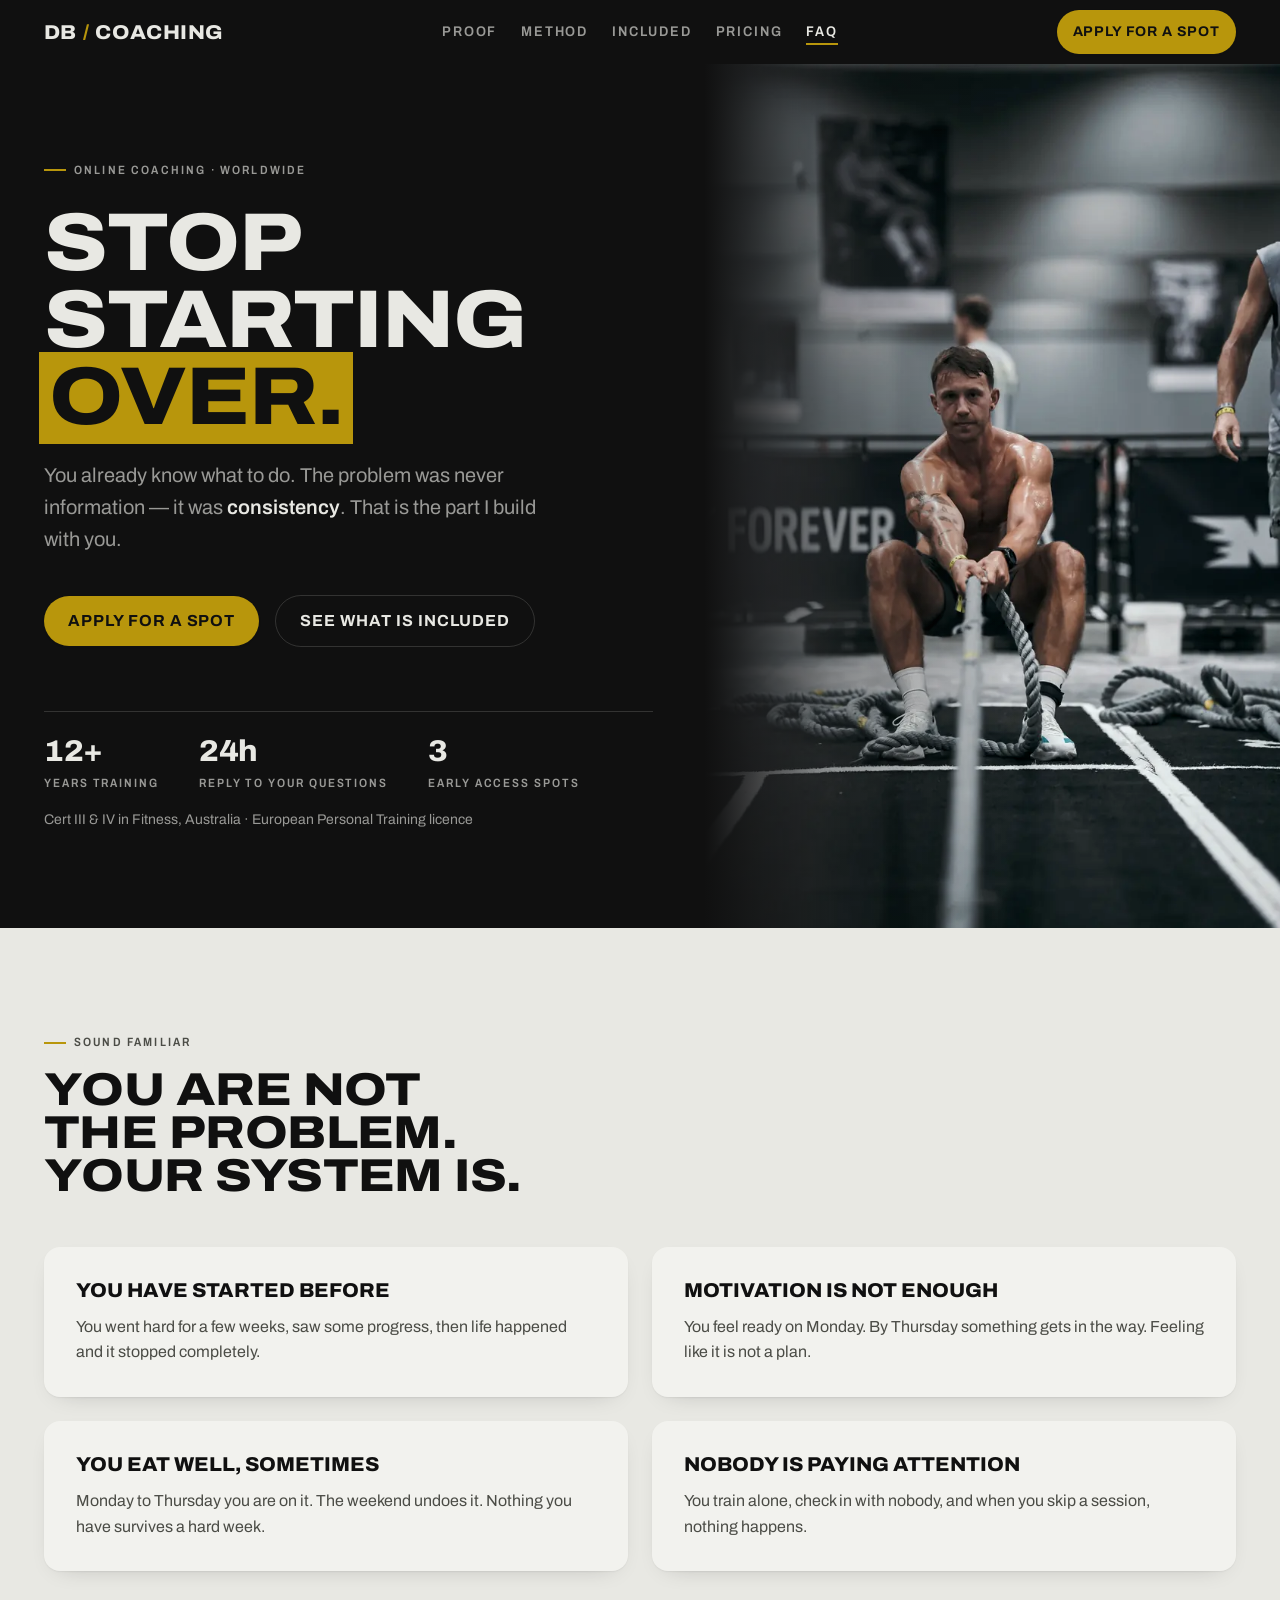
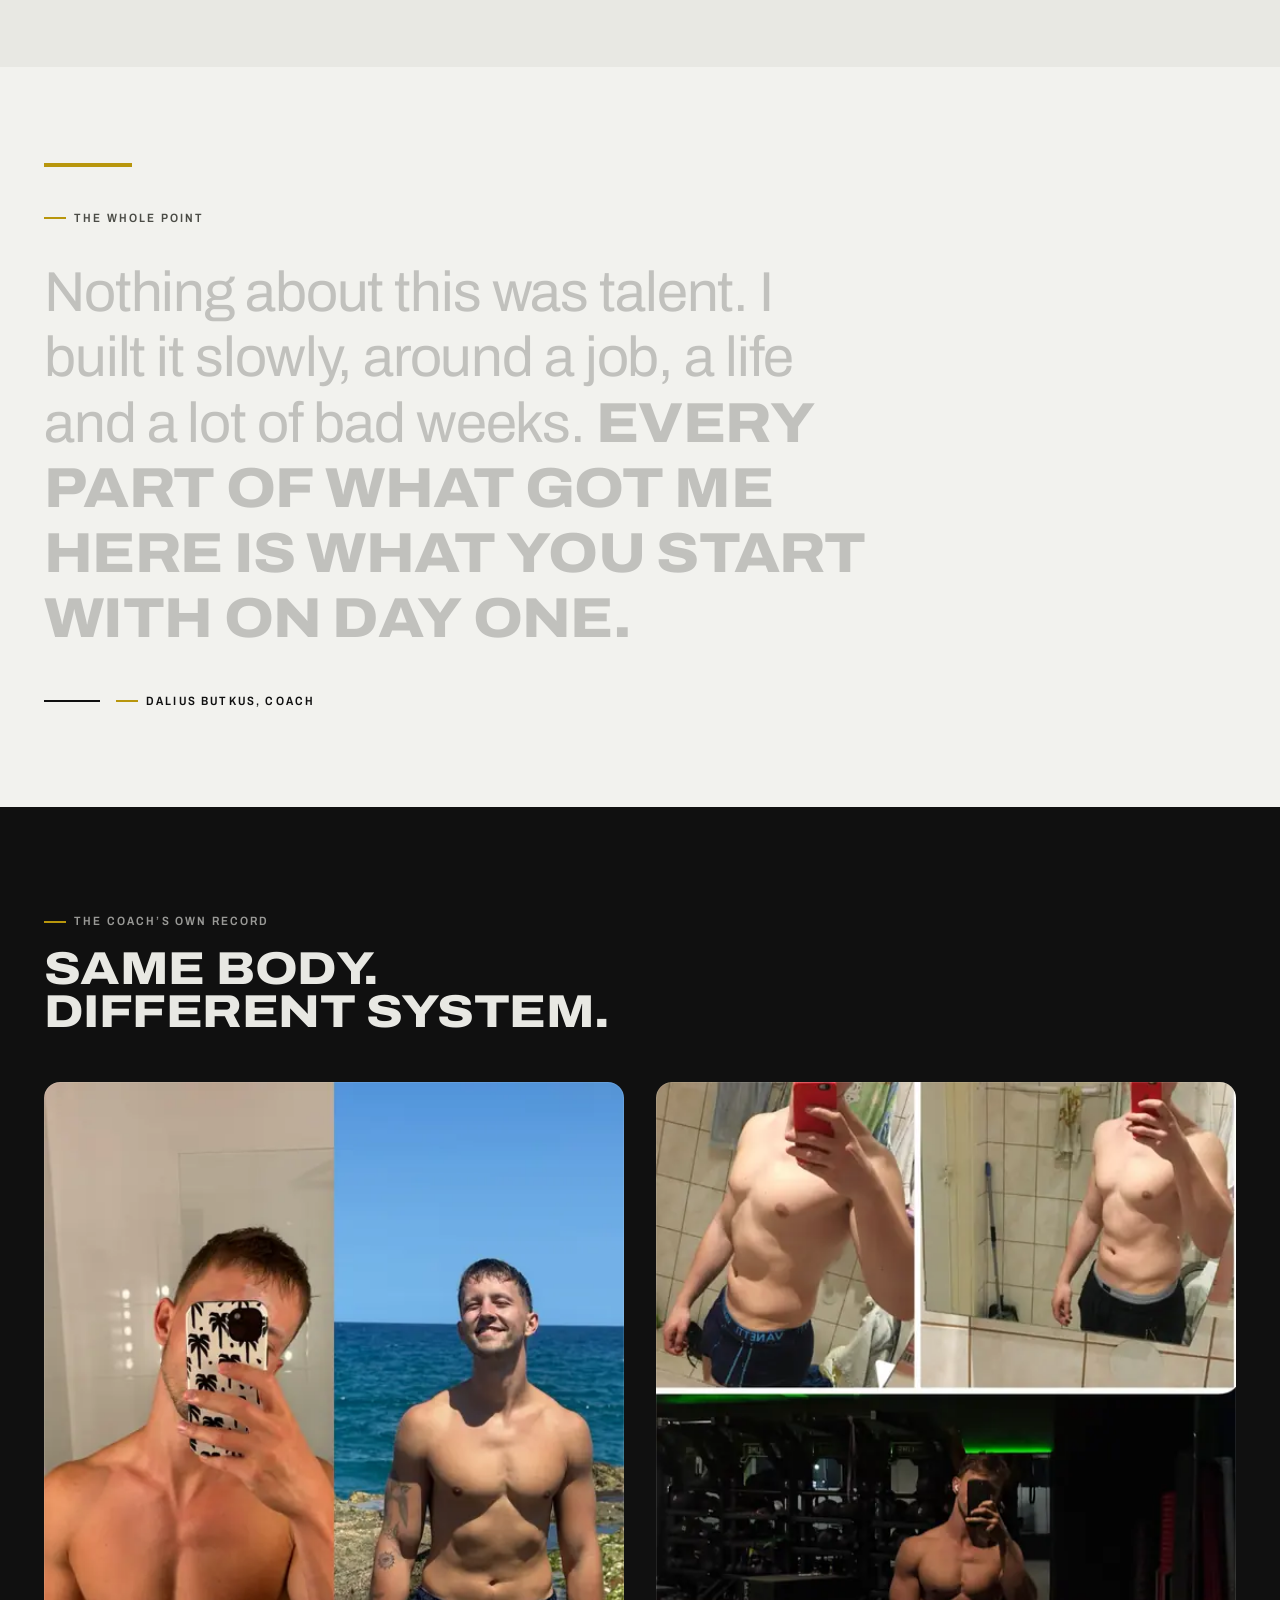
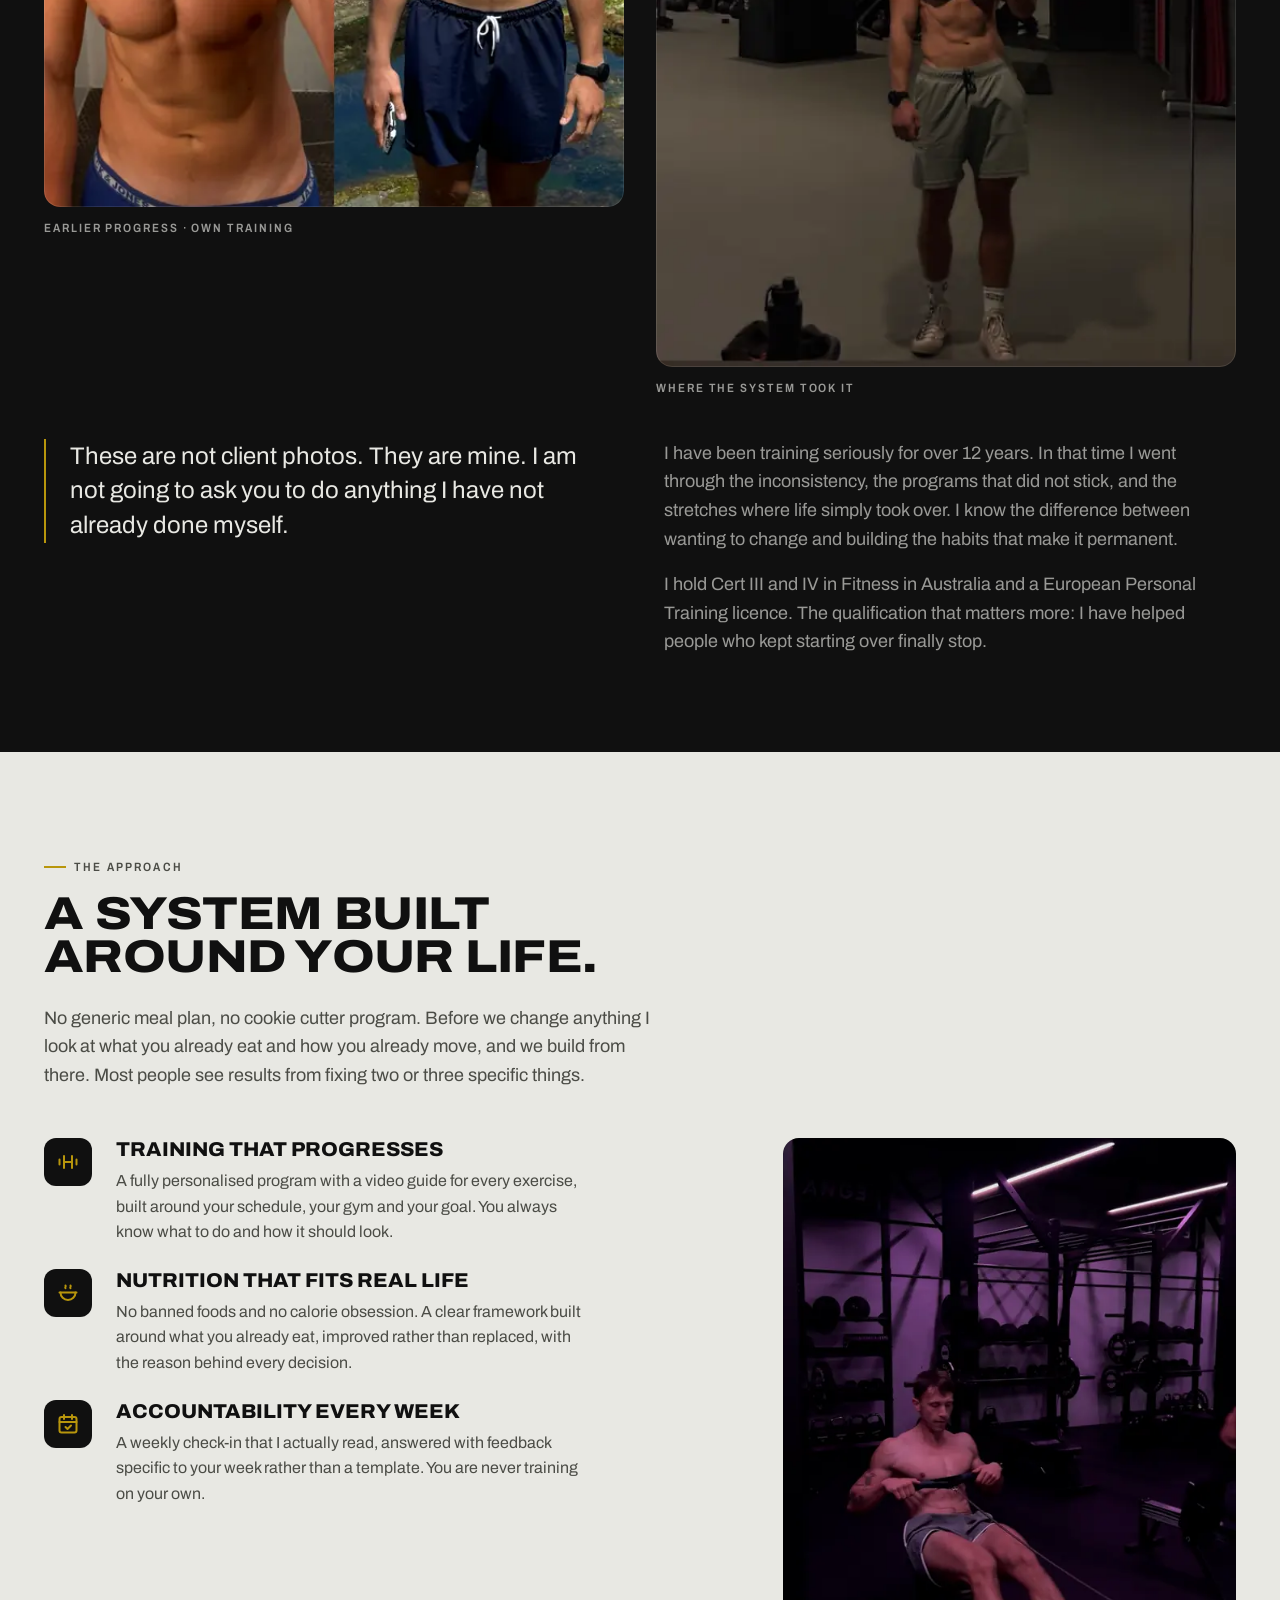
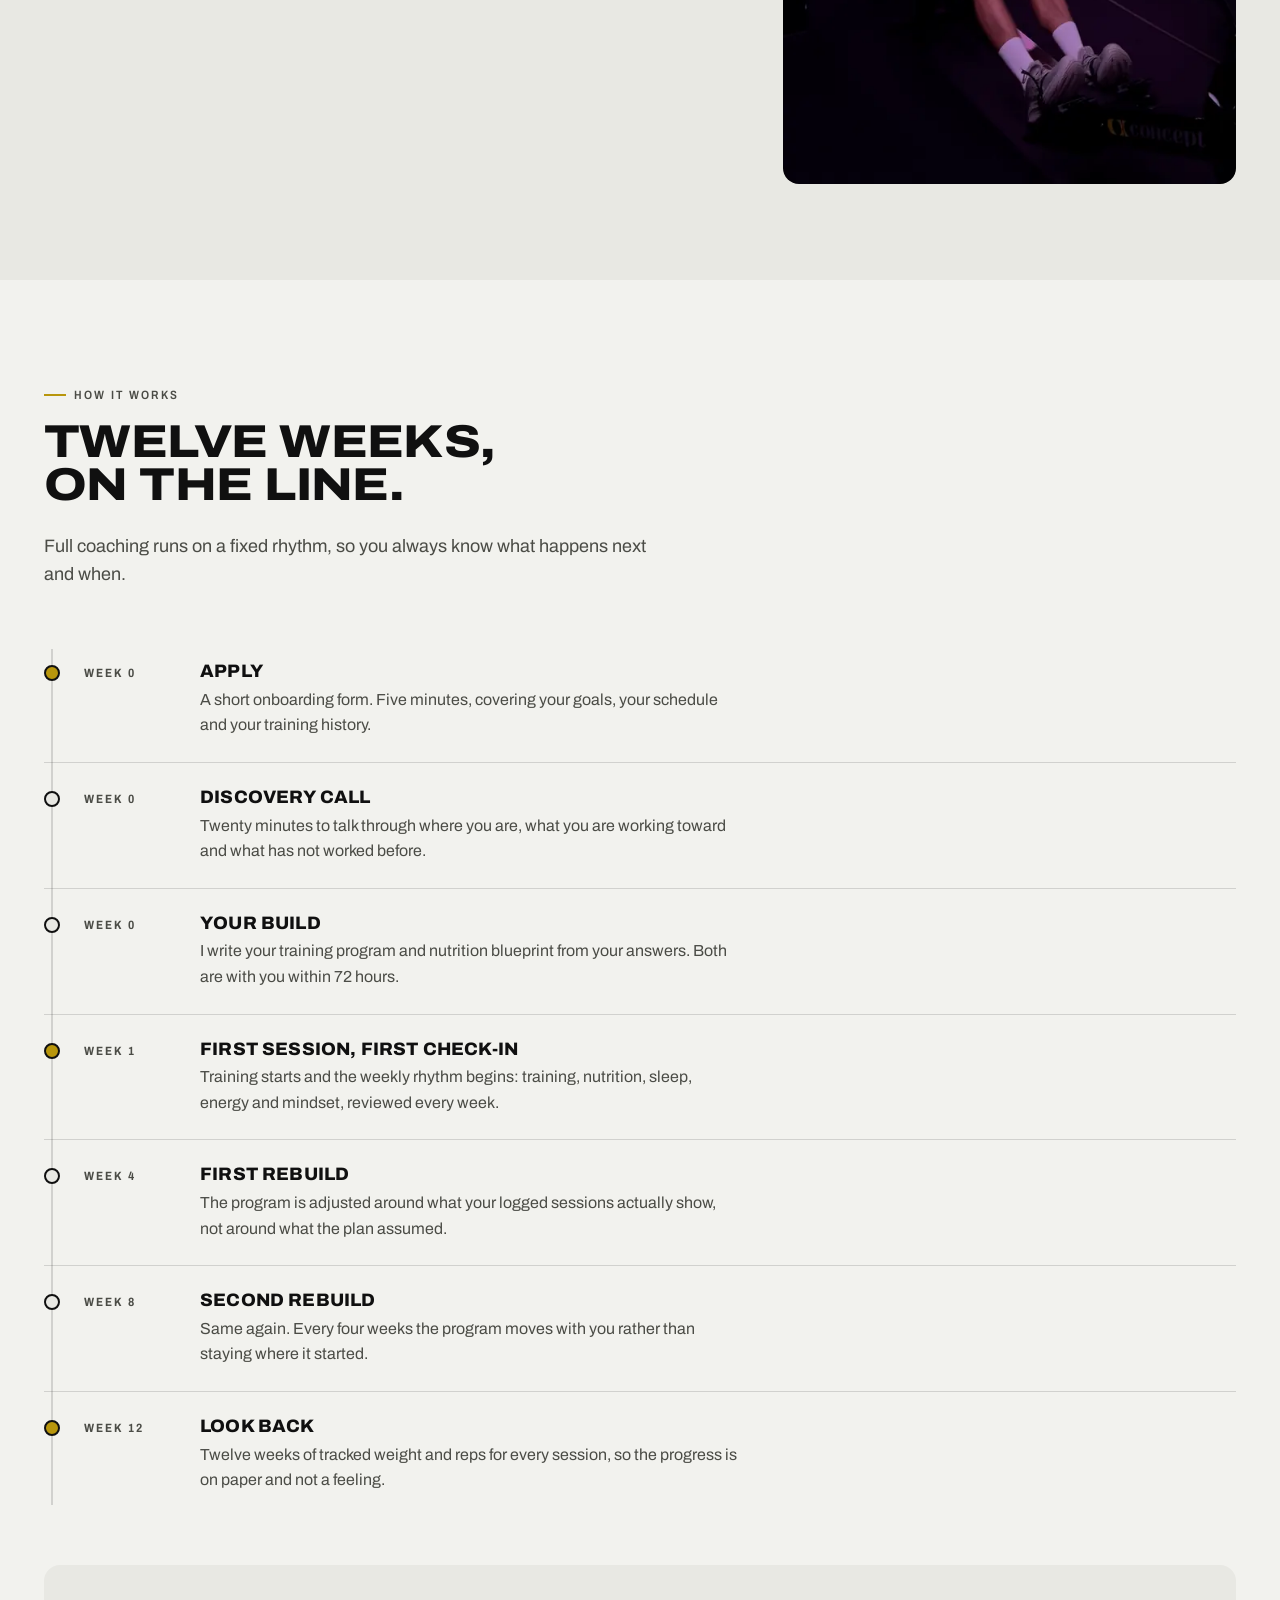
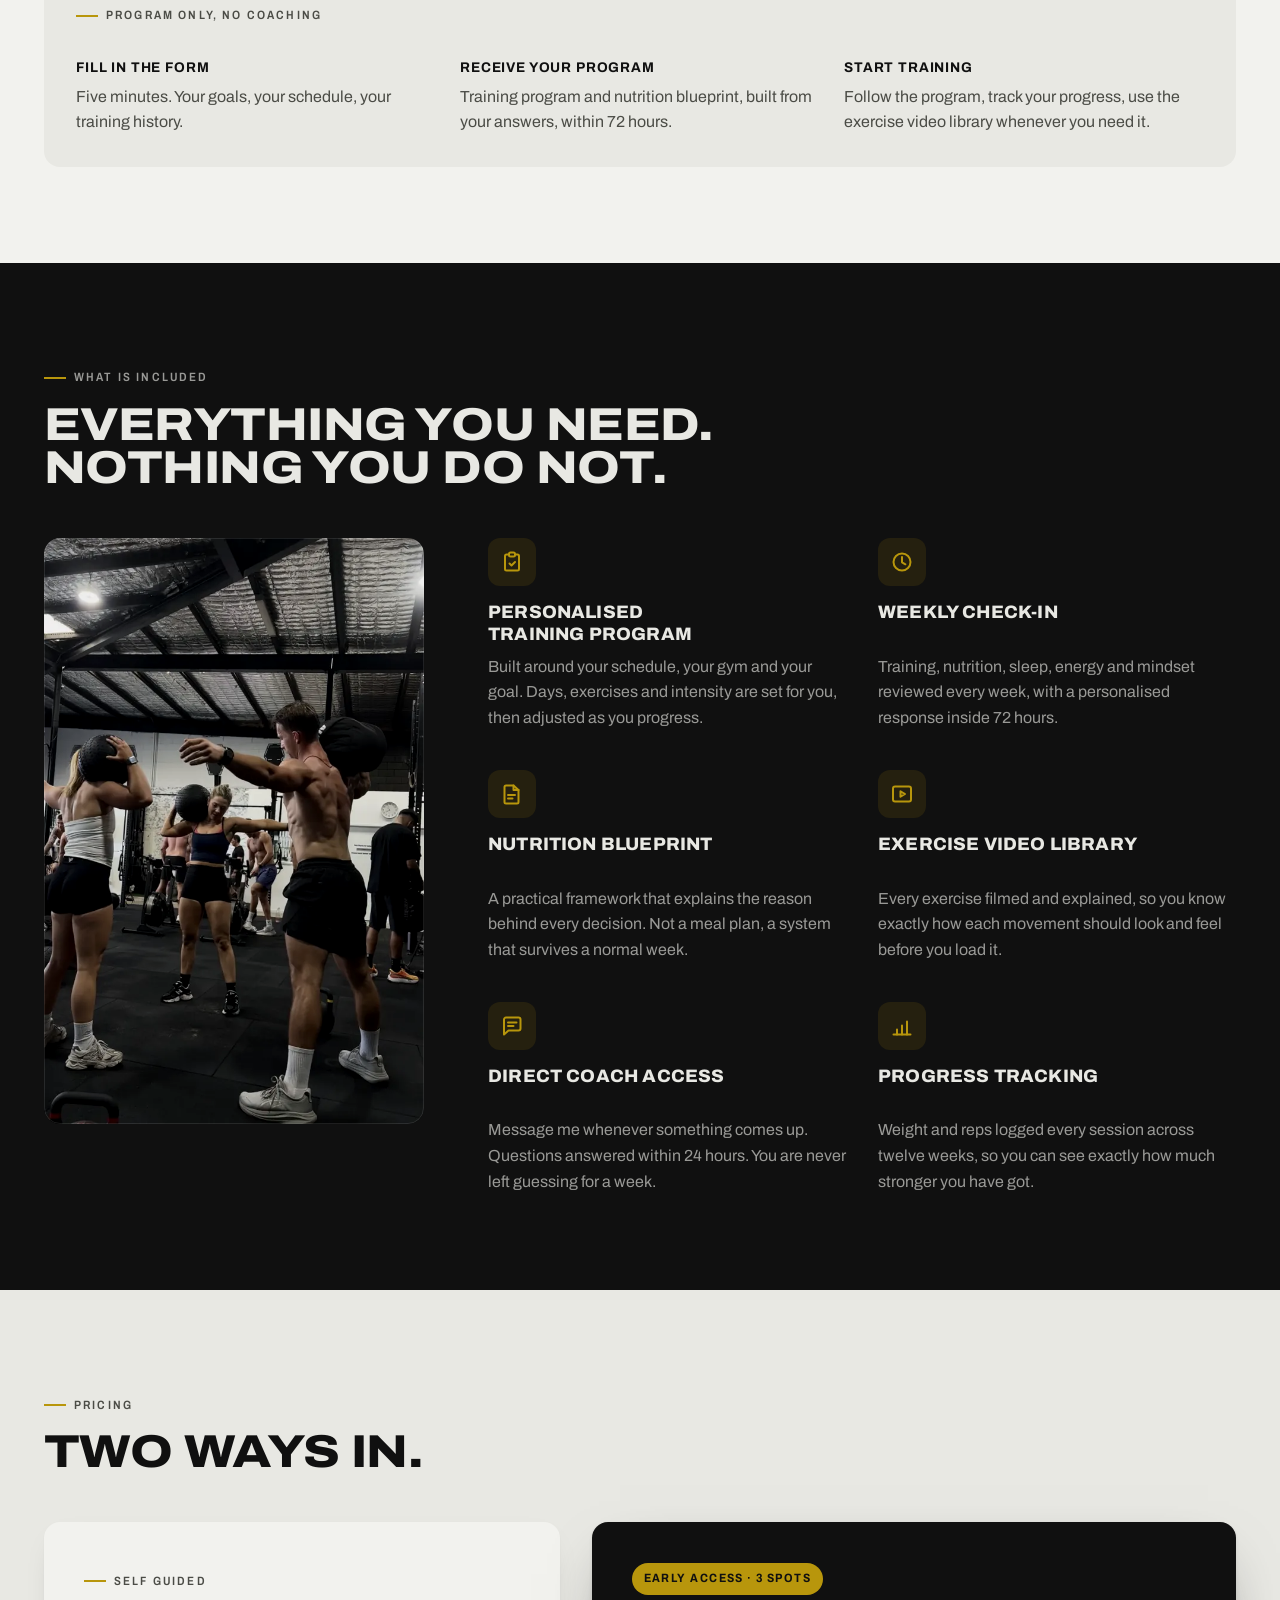
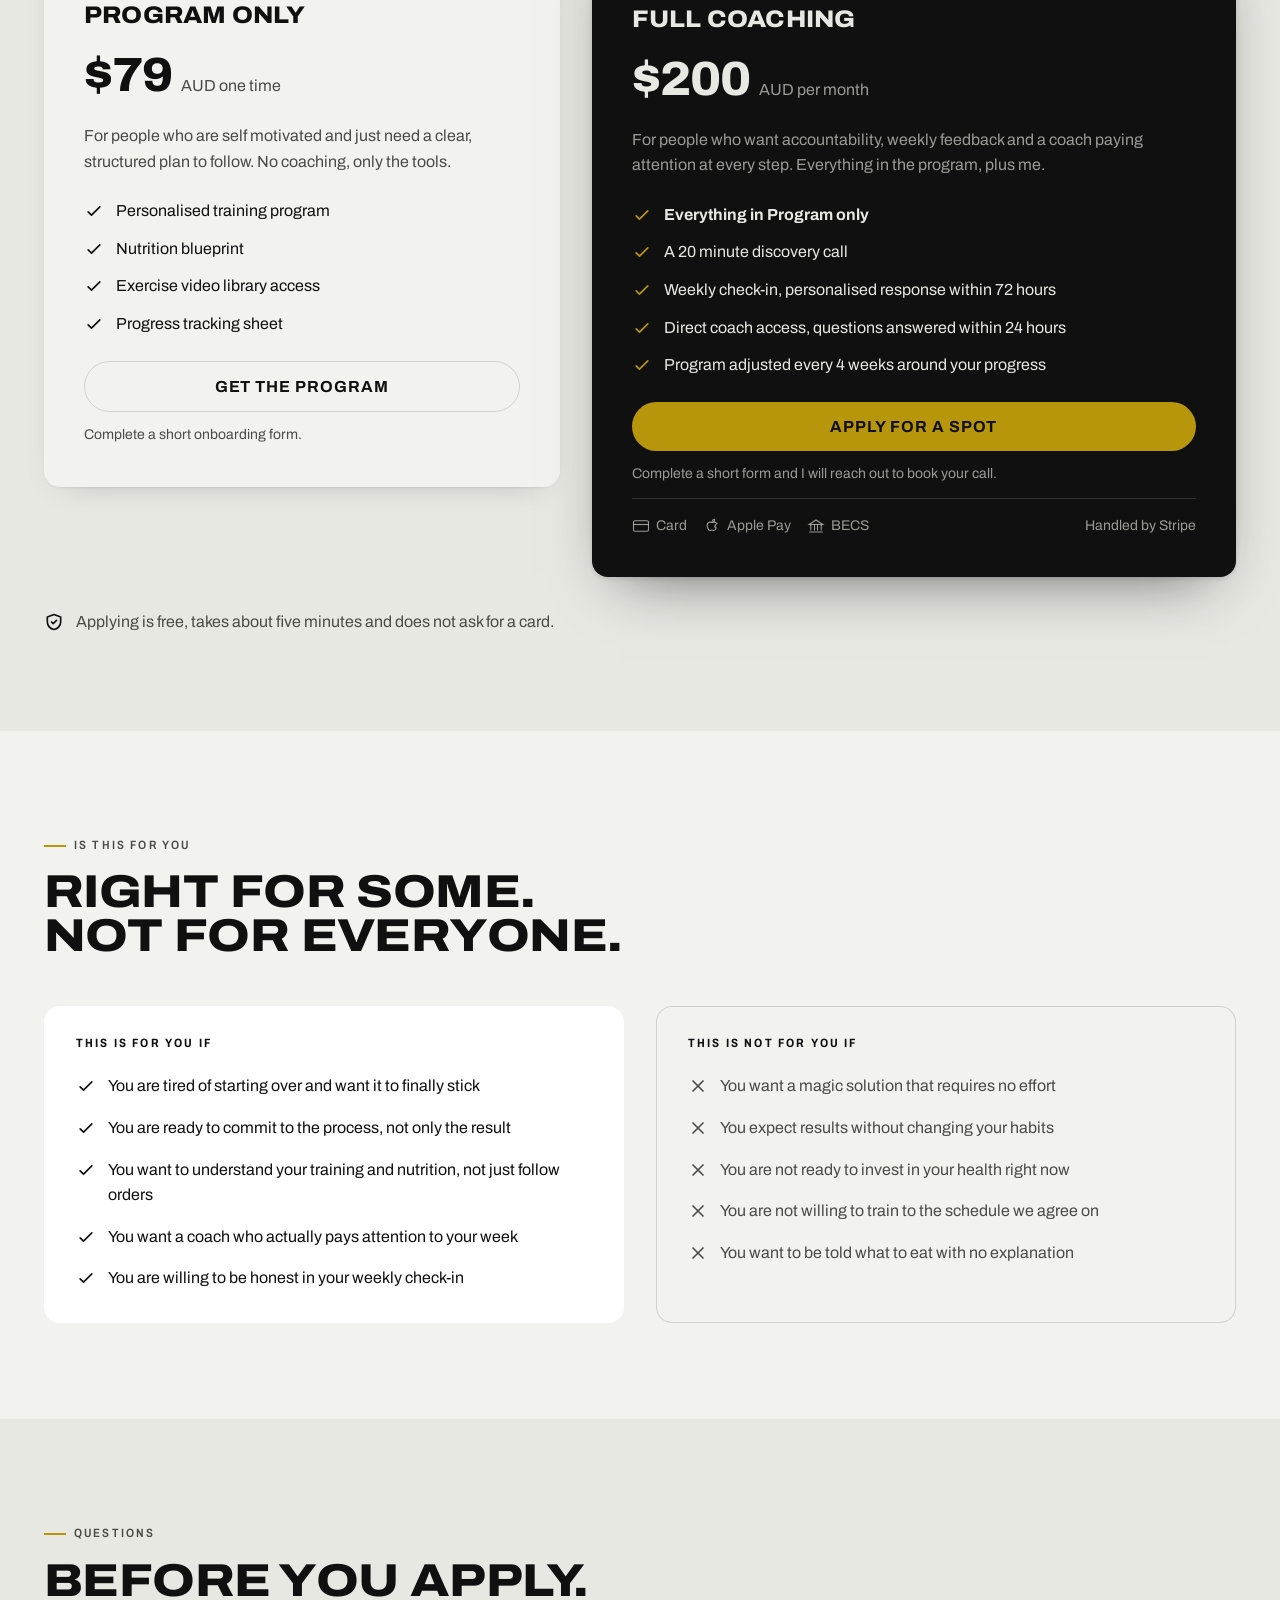
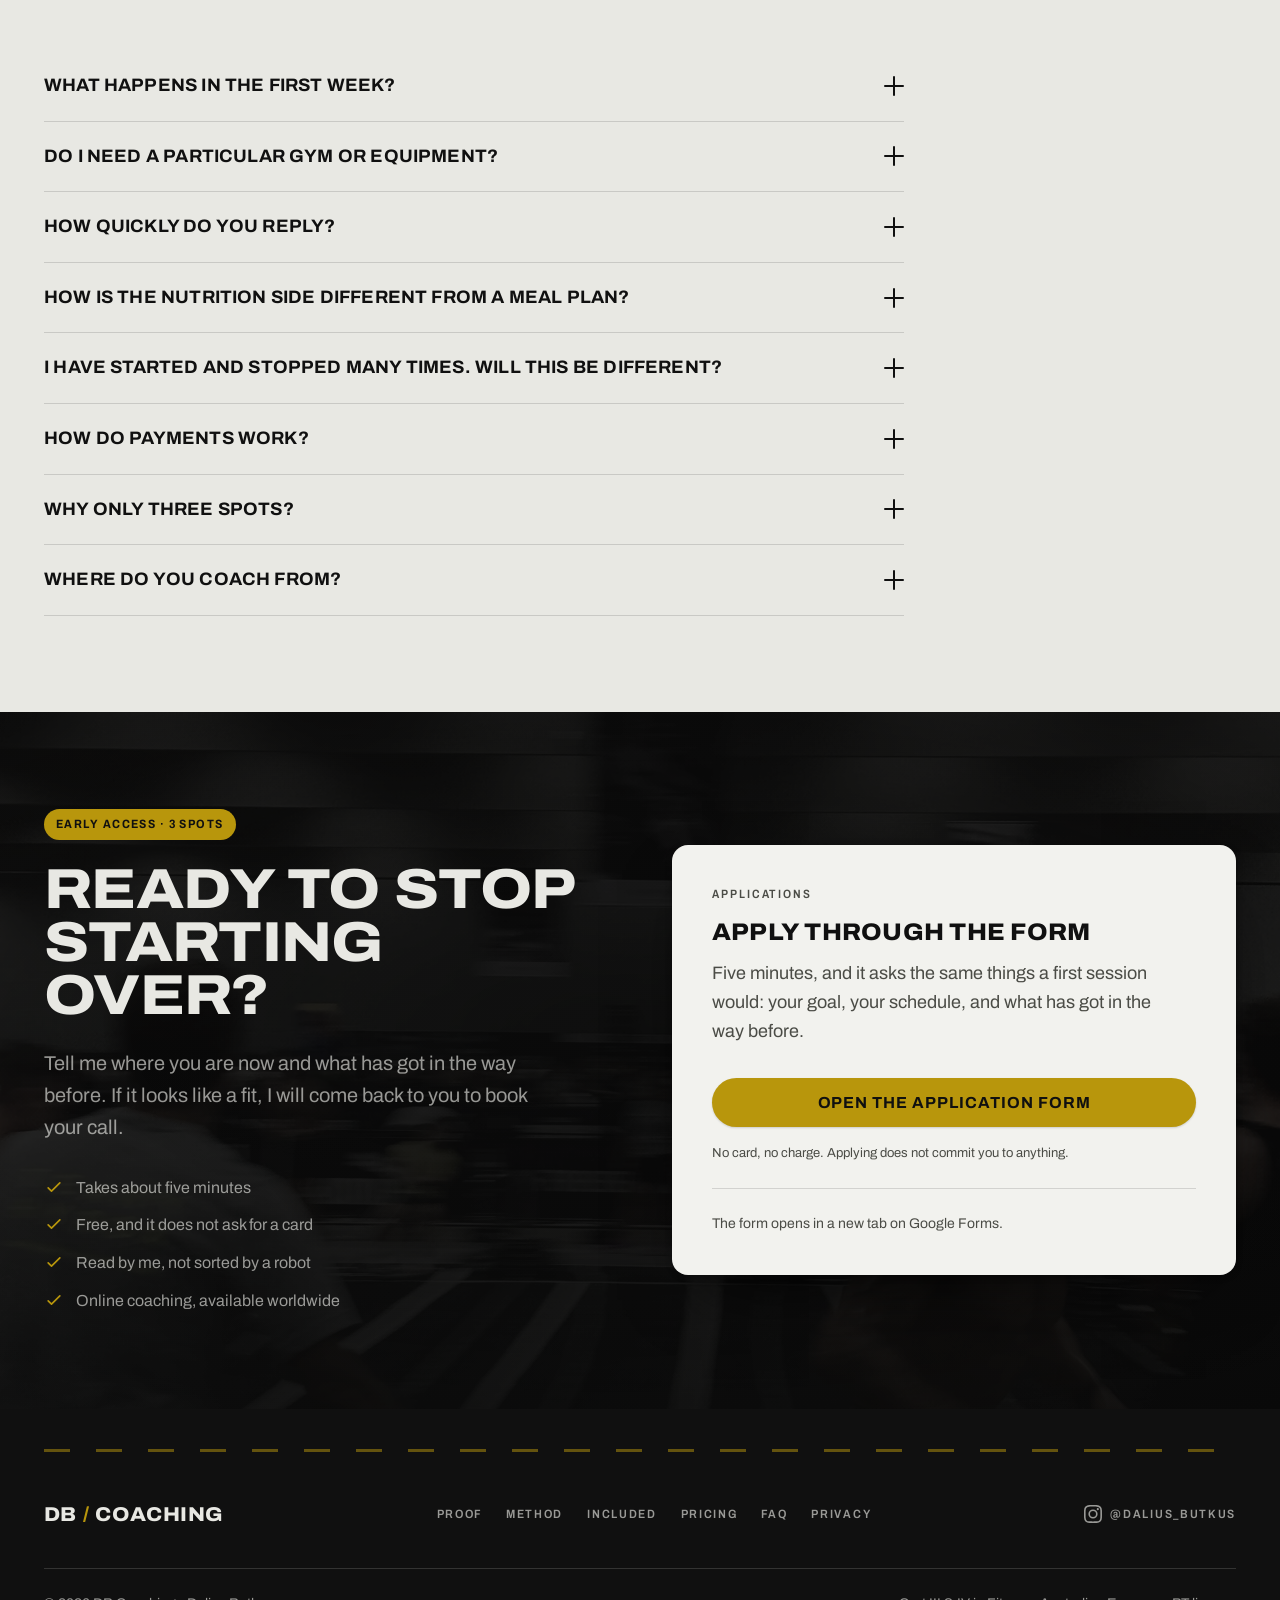
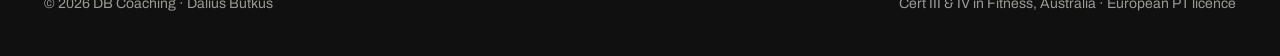
==== commit a8a5dd5c: "Swap volt lime accent for gold to match previous brand color Replaces #DDFF3C/#E9FF74 with #B8960C/#" ====
--- a/index.html
+++ b/index.html
@@ -1,18 +1,12 @@
 <!DOCTYPE html>
 <!--
-  APPLICATION MODE SWITCH
-  =======================
-  data-apply on <html> decides where applications are taken, in BOTH files.
-
-    data-apply="google"  Google Form. The in-page form is hidden but stays in
-                         the file, untouched and ready.
-    data-apply="web3"    The three step in-page form, posting to Web3Forms.
-
-  To switch, change the attribute in index.html AND privacy.html. Nothing else.
-  privacy.html describes a different processor in each mode, so the two must
-  always agree or the privacy page becomes wrong.
+  APPLICATION MODE
+  ================
+  Where applications go is decided by apply-mode.css, which both this page and
+  privacy.html link. That is the only file to edit, so the two pages cannot
+  disagree about which service handles the data.
 -->
-<html lang="en" data-apply="google">
+<html lang="en">
 <head>
 <meta charset="UTF-8">
 <meta name="viewport" content="width=device-width, initial-scale=1">
@@ -62,7 +56,7 @@
   --ink-soft:   #4B4C46;   /* muted text on paper  — 7.4:1 */
   --paper:      #E8E8E3;
   --surface:    #F2F2EE;
-  --volt:       #DDFF3C;
+  --volt:       #B8960C;
   --hair-ink:   rgba(16,16,16,0.14);
   --hair-paper: rgba(232,232,227,0.16);
   --soft-paper: rgba(232,232,227,0.64);  /* muted text on ink — 7.6:1 */
@@ -201,7 +195,7 @@
 }
 .btn:active { scale: 0.96; }
 .btn-primary { background: var(--volt); color: var(--ink); box-shadow: 0 1px 2px rgba(16,16,16,0.16); }
-.btn-primary:hover { background: #E9FF74; box-shadow: 0 4px 14px rgba(16,16,16,0.22); }
+.btn-primary:hover { background: #D4AE2A; box-shadow: 0 4px 14px rgba(16,16,16,0.22); }
 .btn-ghost { border: 1.5px solid var(--hair-ink); color: var(--ink); }
 .btn-ghost:hover { border-color: var(--ink); background: rgba(16,16,16,0.05); }
 .on-ink .btn-ghost { border-color: var(--hair-paper); color: var(--paper); }
@@ -426,7 +420,7 @@
 .inc-list { display: grid; grid-template-columns: 1fr 1fr; gap: var(--s-500) var(--s-400); }
 .inc-item h3 { font-size: 1.125rem; font-stretch: 102%; letter-spacing: 0.01em; margin-block: var(--s-200) var(--s-75); line-height: 1.2; }
 .inc-item p { font-size: 1rem; color: var(--soft-paper); }
-.inc-item .ico { background: rgba(221,255,60,0.12); color: var(--volt); }
+.inc-item .ico { background: rgba(184,150,12,0.12); color: var(--volt); }
 
 /* ============================================================
    14. PRICING
@@ -519,11 +513,8 @@
 .form-step-label { font-family: var(--display); font-size: 0.75rem; font-weight: 600; font-stretch: 84%; text-transform: uppercase; letter-spacing: 0.16em; color: var(--ink-soft); font-variant-numeric: tabular-nums; }
 .progress { height: 3px; background: rgba(16,16,16,0.12); border-radius: var(--r-pill); overflow: hidden; margin-bottom: var(--s-400); }
 .progress i { display: block; height: 100%; background: var(--volt); border-radius: var(--r-pill); transform-origin: left; scale: 0.1429 1; transition-property: scale; transition-duration: 420ms; transition-timing-function: var(--ease-out); }
-/* application mode switch, see the comment at the top of the file */
+/* apply-mode.css decides which of these is shown */
 .apply-google { display: none; }
-html[data-apply="google"] #applyForm,
-html[data-apply="google"] #formDone { display: none; }
-html[data-apply="google"] .apply-google { display: block; }
 .apply-google h3 { font-size: 1.5rem; font-stretch: 106%; letter-spacing: 0.01em; margin-bottom: var(--s-200); }
 .apply-google p { color: var(--ink-soft); }
 .apply-google .btn { width: 100%; margin-top: var(--s-400); white-space: normal; text-align: center; }
@@ -740,6 +731,7 @@
   .js .sheet-fill { scale: 1 1; }
 }
 </style>
+<link rel="stylesheet" href="apply-mode.css">
 </head>
 <body>
 
@@ -1711,9 +1703,10 @@
 <script>
 (function () {
   "use strict";
-  if (document.documentElement.getAttribute("data-apply") !== "web3") return;
+  // apply-mode.css is the single source of truth for which mode is live, so
+  // read it from there rather than keeping a second copy of the answer.
   var form = document.getElementById("applyForm");
-  if (!form) return;
+  if (!form || getComputedStyle(form).display === "none") return;
 
   var FALLBACK = "https://docs.google.com/forms/d/e/1FAIpQLSfp8sDRlfeJSueQcIv-a7yMSvn82xwIOUcstBxTAEajFsXt2w/viewform";
   var steps   = Array.prototype.slice.call(form.querySelectorAll(".step"));
--- a/apply-mode.css
+++ b/apply-mode.css
@@ -0,0 +1,64 @@
+/* ============================================================================
+   THE APPLICATION SWITCH — this file is the only thing you change.
+
+   It decides, for index.html and privacy.html at once, where applications go.
+   Both pages link it, so the two can never disagree about which service
+   handles the data.
+
+   TO SWITCH
+   ---------
+   Exactly one of the two rule blocks below may be active. Comment out the one
+   you do not want and uncomment the one you do. Nothing else, in any file,
+   needs touching.
+
+   Neither block contains a comment of its own, on purpose. CSS comments cannot
+   be nested: a comment opener inside a block you are commenting out would end
+   the comment early and quietly leave the wrong rules live. For the same
+   reason, no comment in this file may contain comment delimiters as text.
+
+   WHY THE CLASSES ARE DOUBLED
+   ---------------------------
+   .when-web3.when-web3 scores (0,2,0), which outranks privacy.html's own
+   rule .doc li at (0,1,1). Written once, the rule would lose, and privacy.html
+   would name both services at the same time.
+
+   WHAT IS ALREADY PROVEN
+   ----------------------
+   On 2 September 2026 a message posted straight to the Web3Forms API with the
+   access key from index.html arrived in the inbox. So the key is real and it
+   points at the right mailbox. The key is a public identifier, not a secret.
+
+   What that test did NOT cover is the page's own submit path, which has only
+   ever run against a stubbed endpoint. Those are different things.
+
+   AFTER SWITCHING
+   ---------------
+   1. https://dalius-b.github.io/DBcoaching/#apply shows what you expect.
+   2. privacy.html names one service, and the right one, under the heading
+      "Who else handles it".
+   3. Send one application through the live form itself, all seven steps, and
+      confirm it arrives. This is the part still unproven.
+   ========================================================================= */
+
+
+/* ---------------------------------------------------------------------------
+   GOOGLE FORM  ·  ACTIVE
+   Applications go to the Google Form. The in-page form stays in the page,
+   hidden and inert, and privacy.html describes Google as the processor.
+   --------------------------------------------------------------------------- */
+
+#applyForm,
+#formDone                { display: none; }
+.apply-google            { display: block; }
+.when-web3.when-web3     { display: none; }
+
+
+/* ---------------------------------------------------------------------------
+   IN-PAGE FORM  ·  INACTIVE
+   Applications go through the seven step form on the page, posting to
+   Web3Forms, and privacy.html describes Web3Forms as the processor.
+   --------------------------------------------------------------------------- */
+
+/*
+.when-google.when-google { display: none; }
+*/
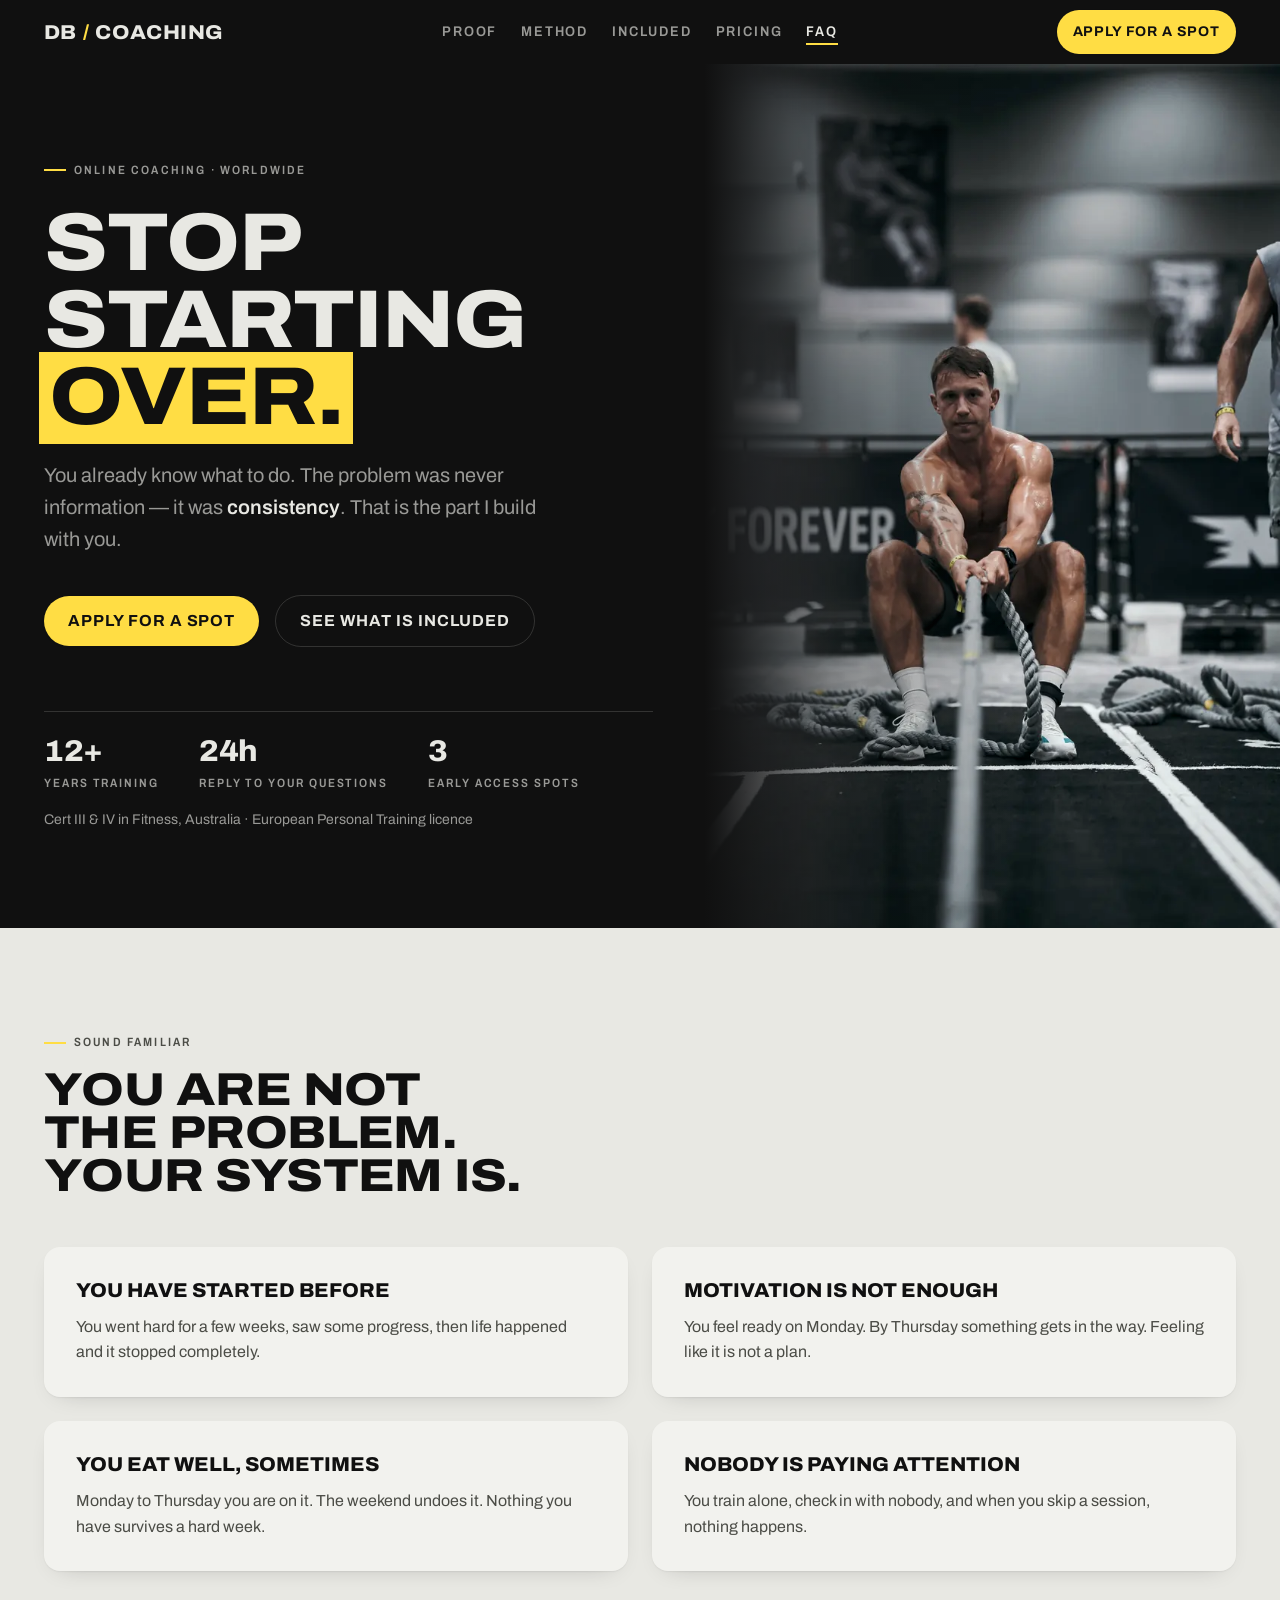
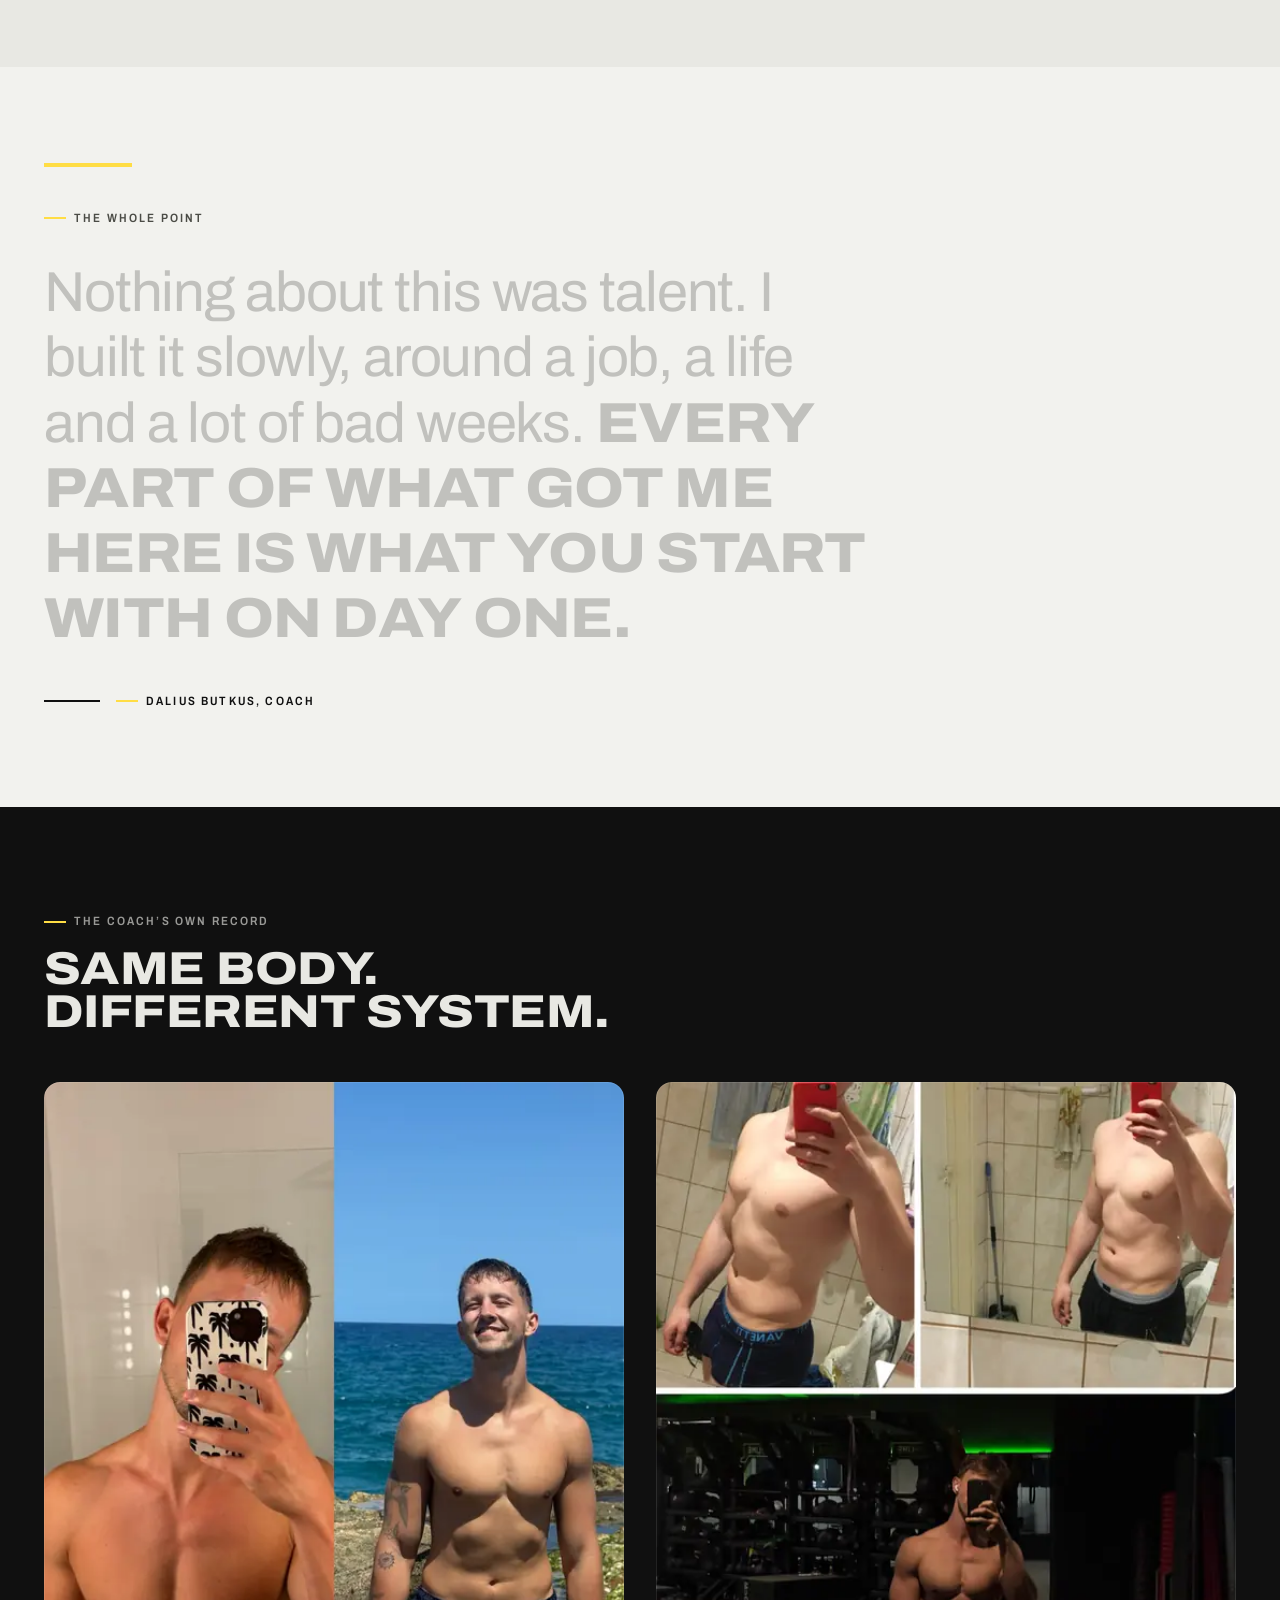
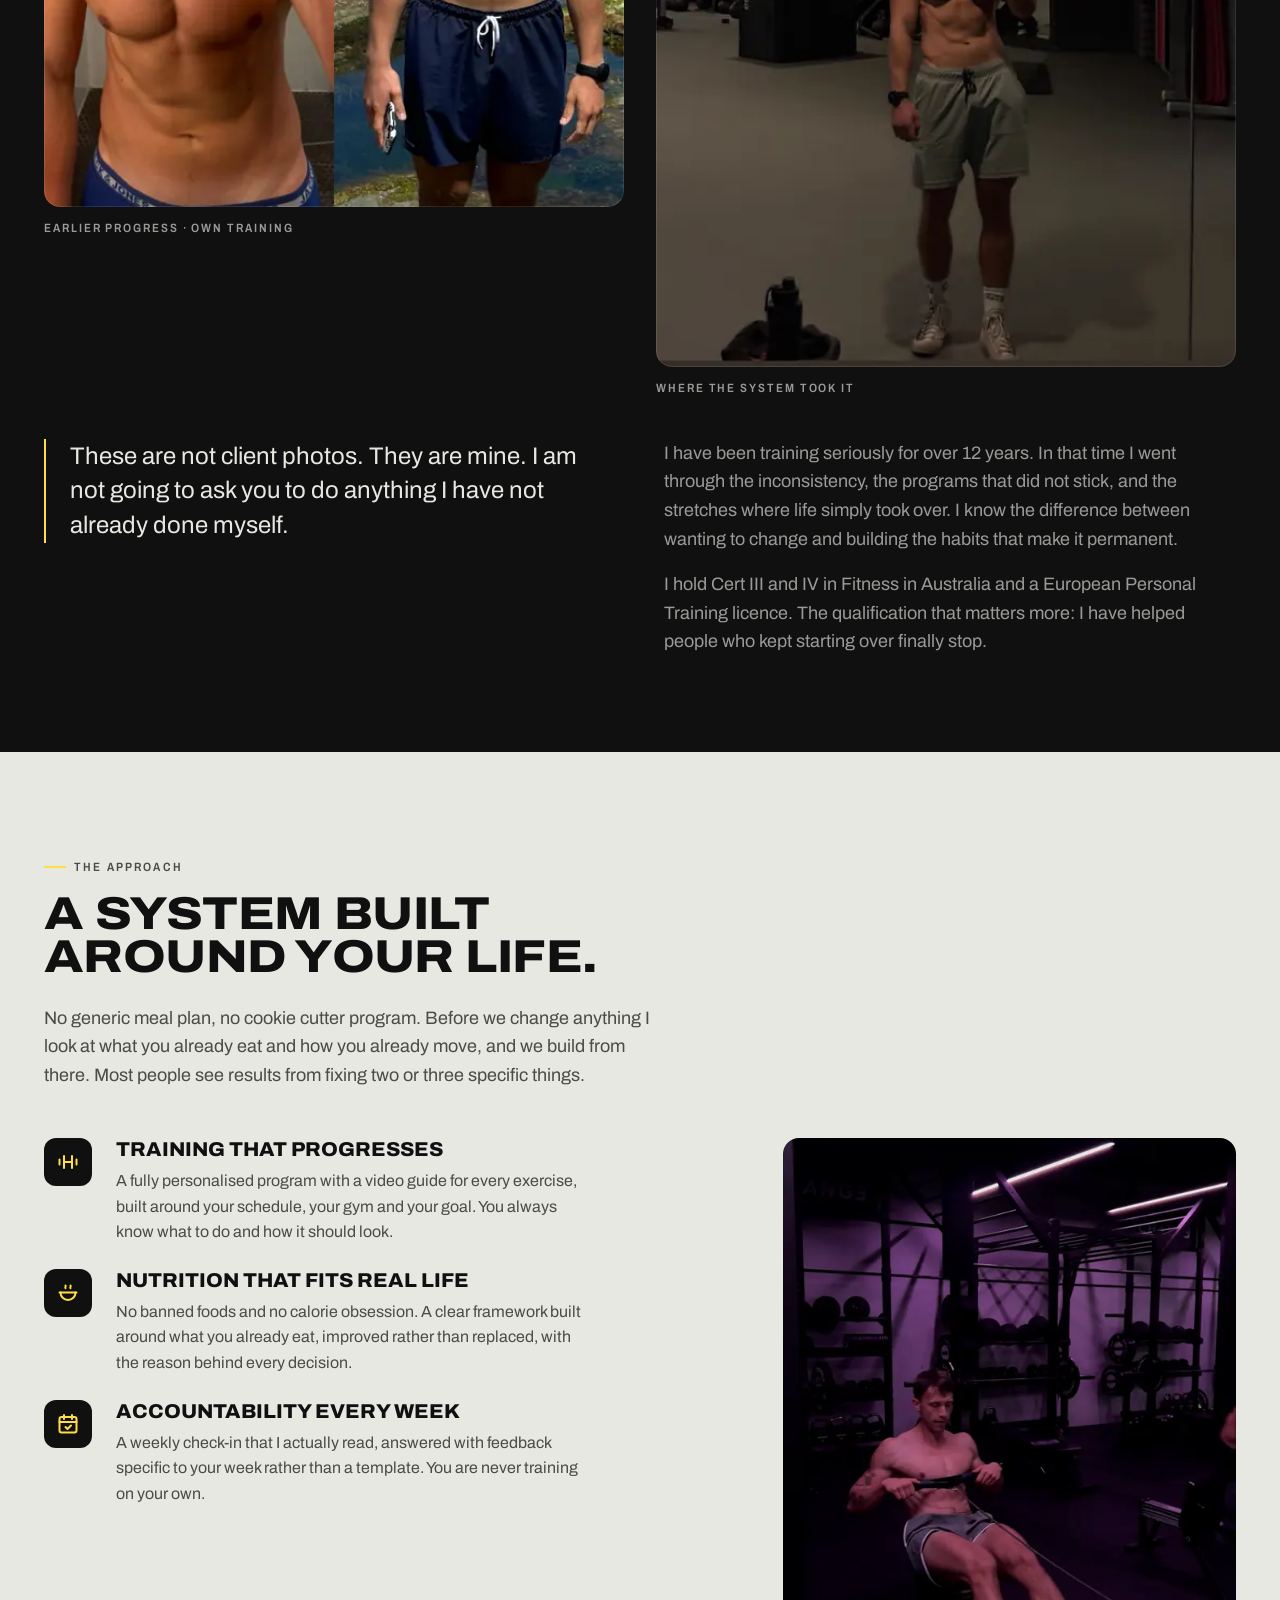
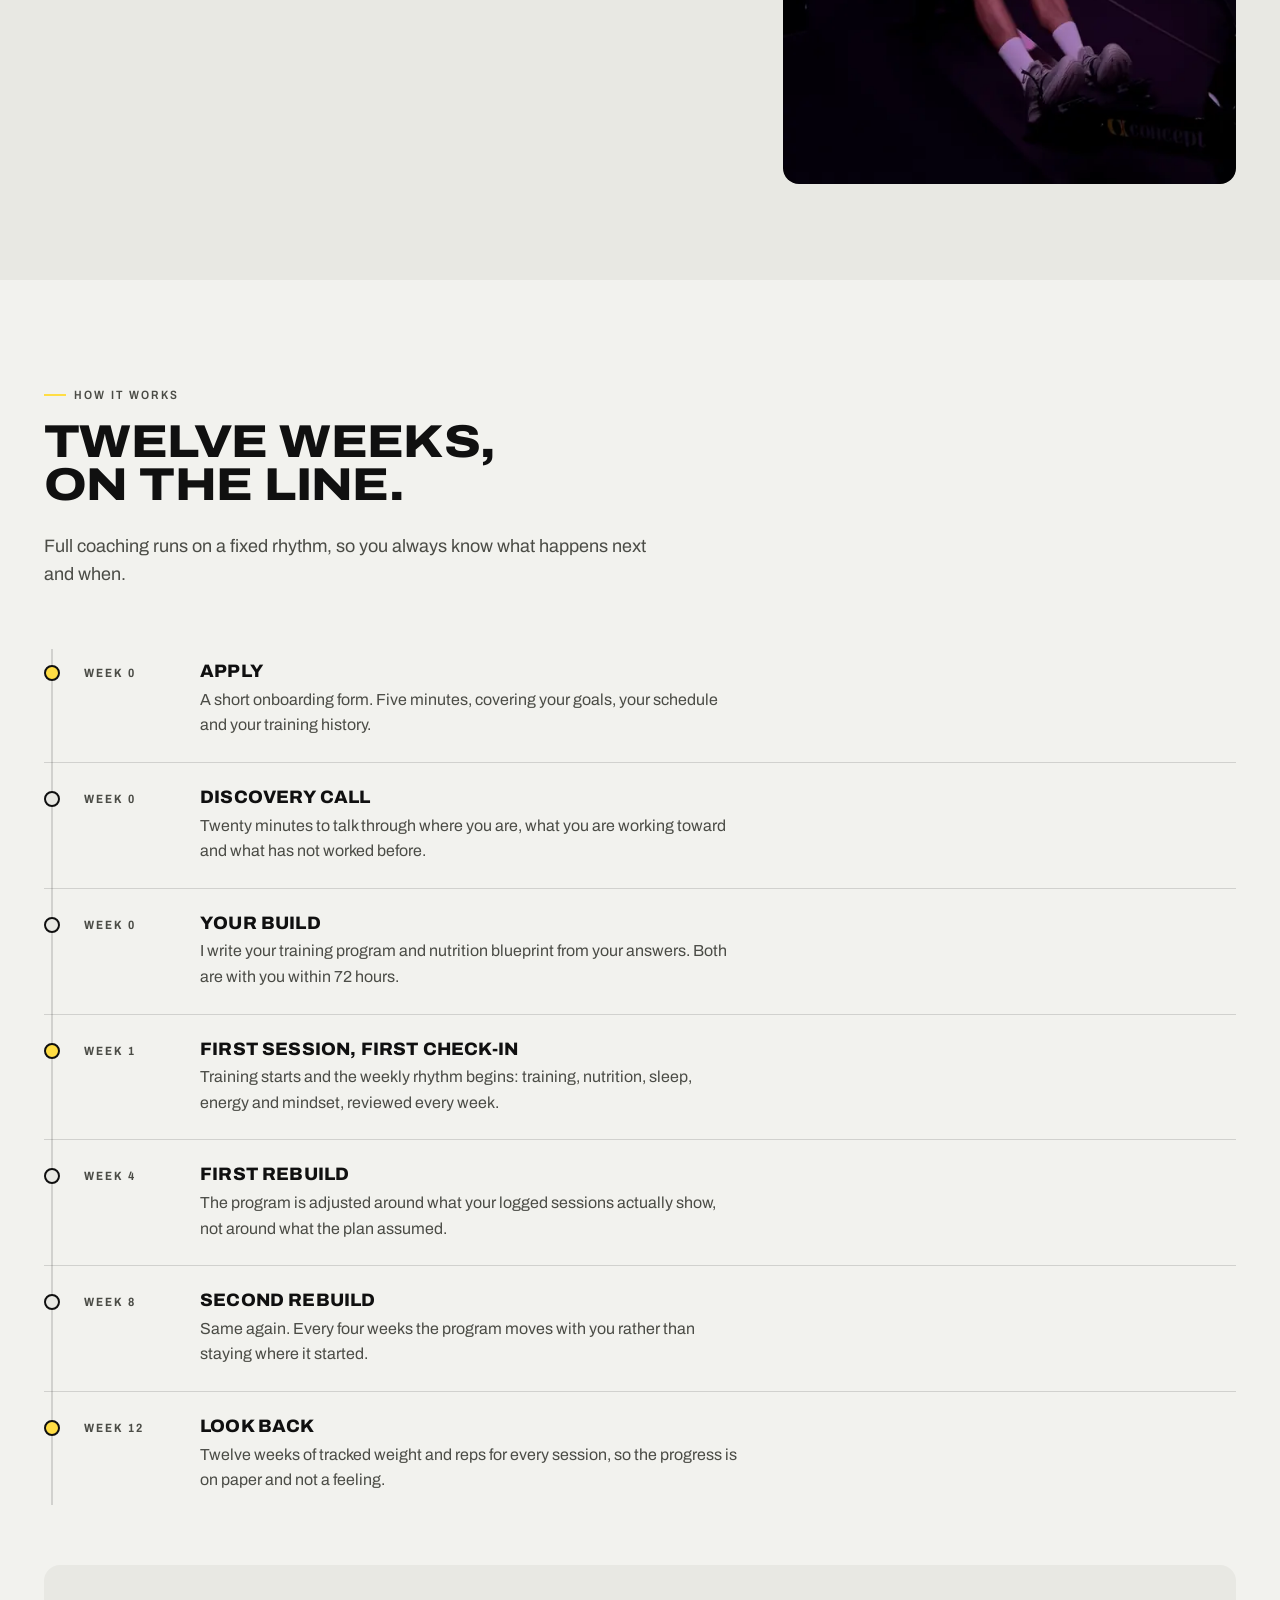
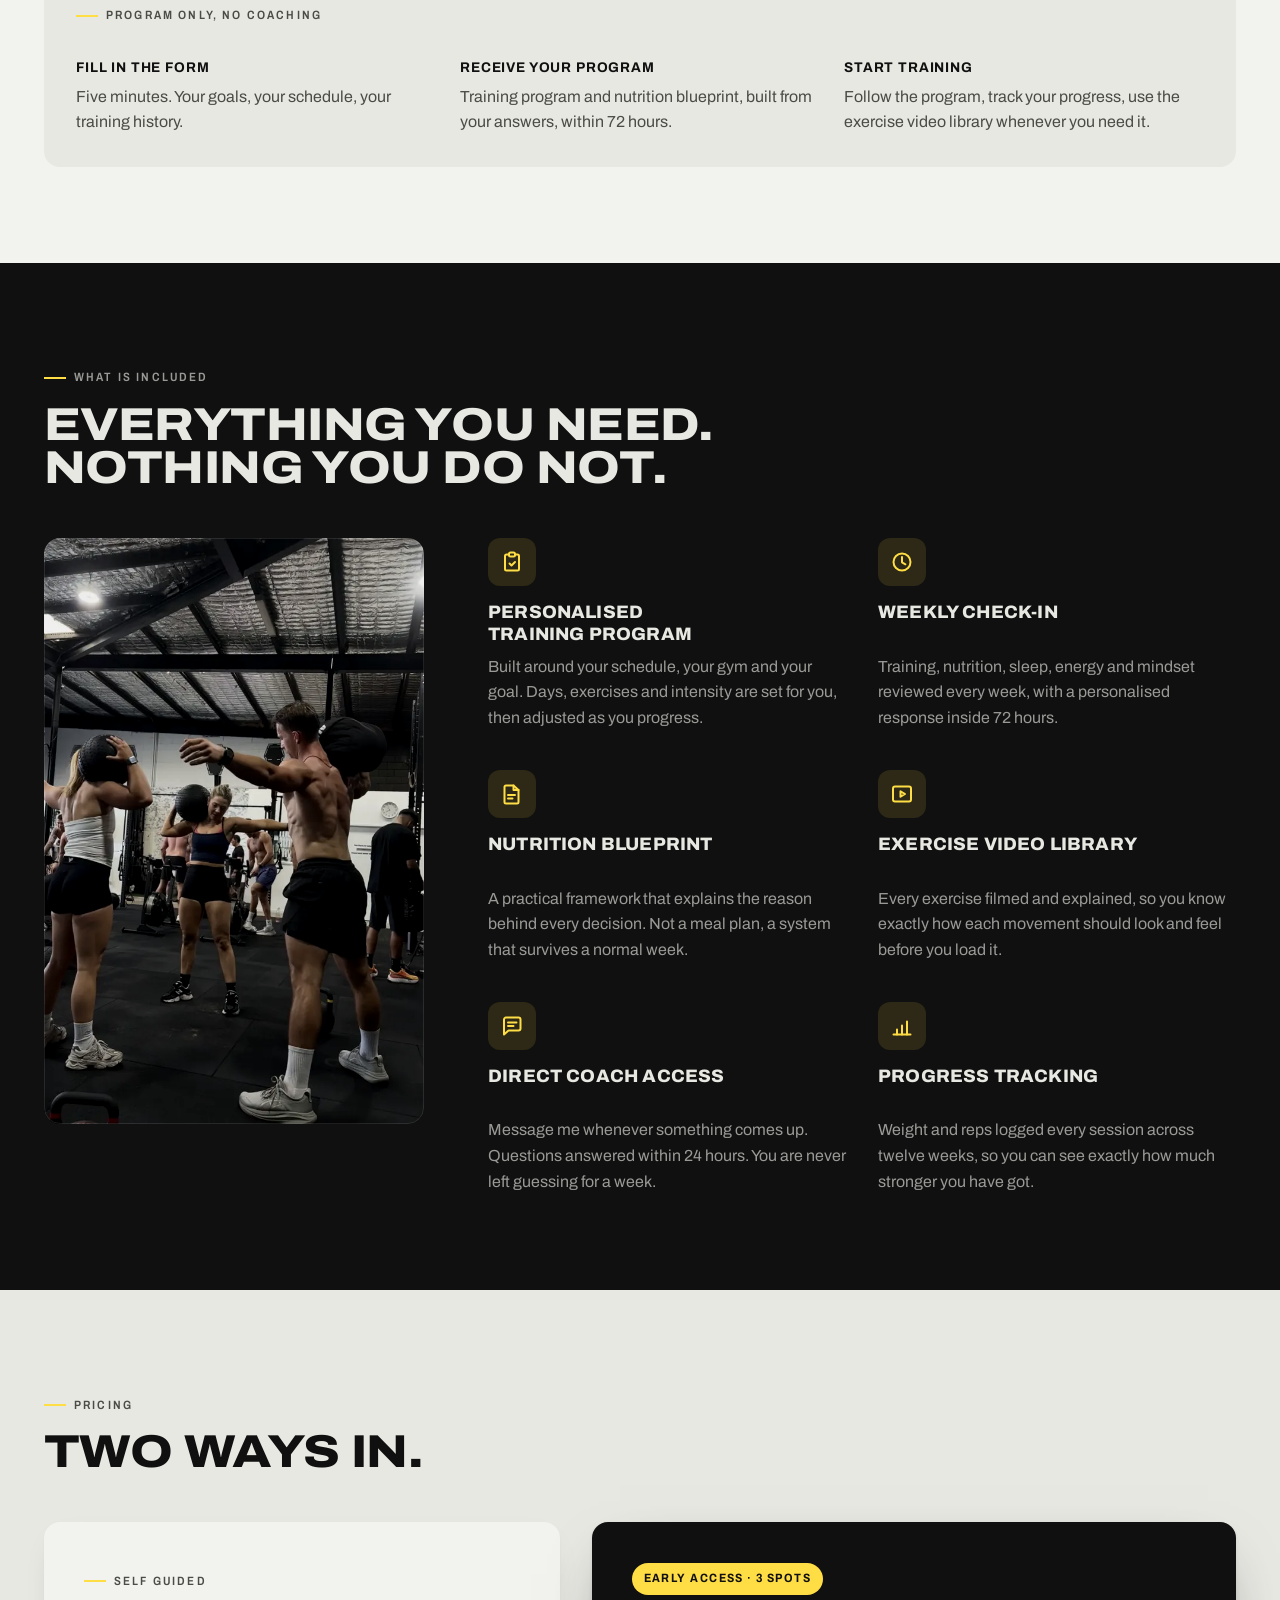
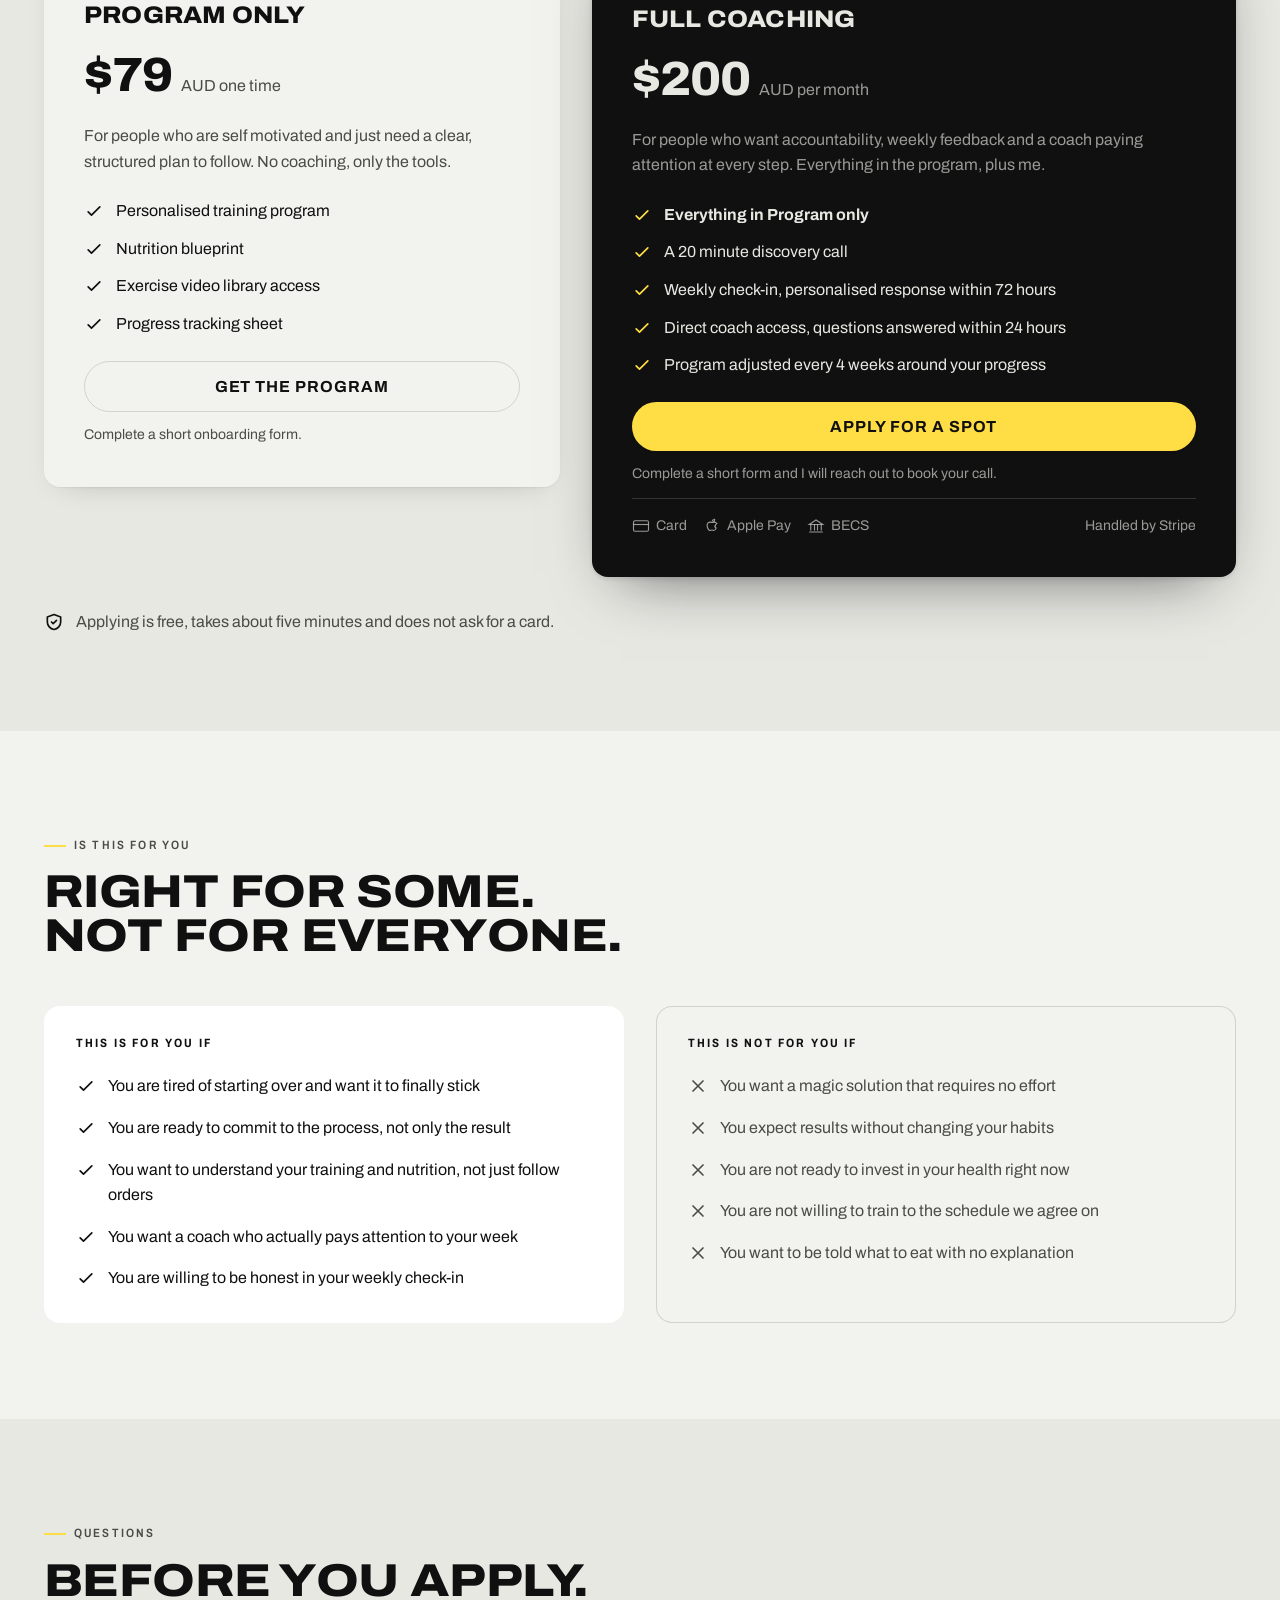
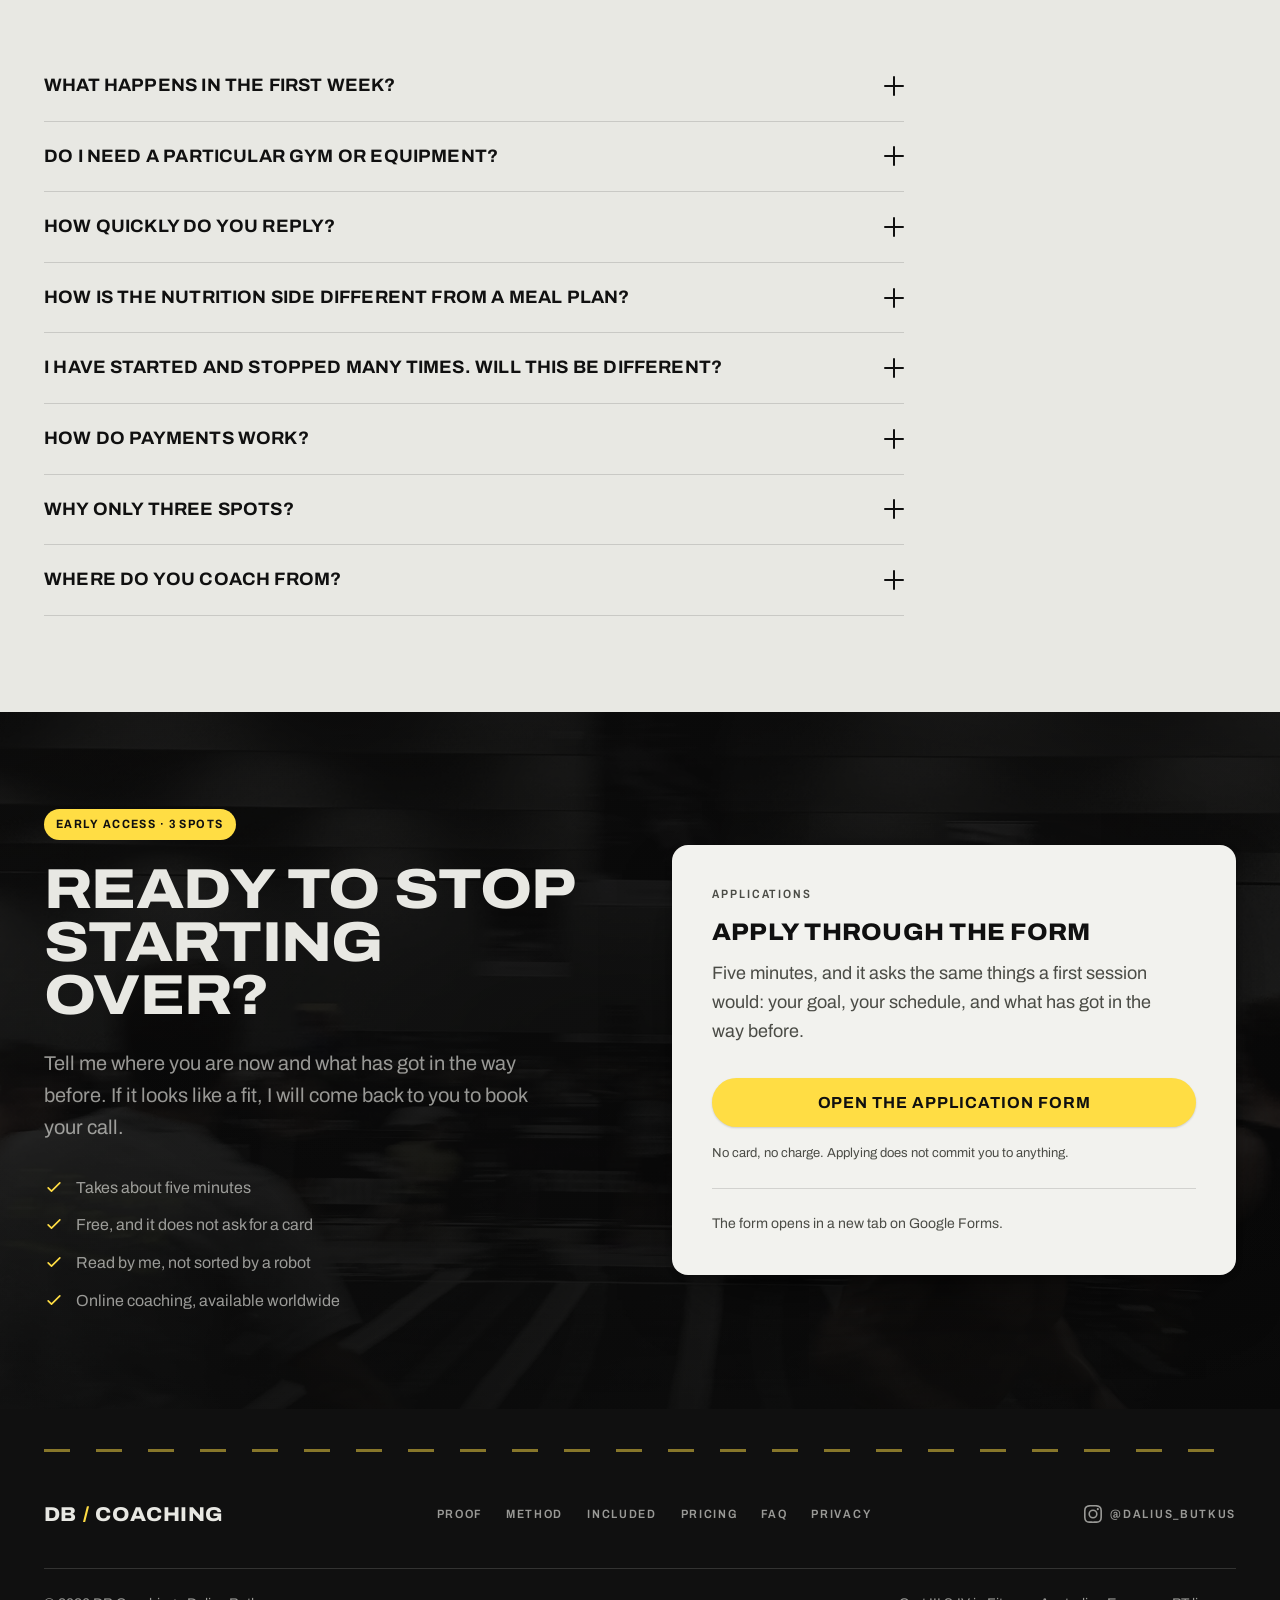
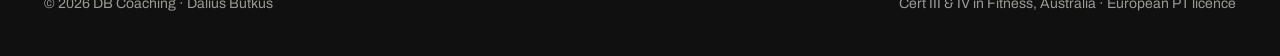
==== commit df2efa59: "Change accent color from gold to FFDD44 Co-Authored-By: Claude Sonnet 5 <noreply@anthropic.com> Clau" ====
--- a/index.html
+++ b/index.html
@@ -56,7 +56,7 @@
   --ink-soft:   #4B4C46;   /* muted text on paper  — 7.4:1 */
   --paper:      #E8E8E3;
   --surface:    #F2F2EE;
-  --volt:       #B8960C;
+  --volt:       #FFDD44;
   --hair-ink:   rgba(16,16,16,0.14);
   --hair-paper: rgba(232,232,227,0.16);
   --soft-paper: rgba(232,232,227,0.64);  /* muted text on ink — 7.6:1 */
@@ -195,7 +195,7 @@
 }
 .btn:active { scale: 0.96; }
 .btn-primary { background: var(--volt); color: var(--ink); box-shadow: 0 1px 2px rgba(16,16,16,0.16); }
-.btn-primary:hover { background: #D4AE2A; box-shadow: 0 4px 14px rgba(16,16,16,0.22); }
+.btn-primary:hover { background: #FFE873; box-shadow: 0 4px 14px rgba(16,16,16,0.22); }
 .btn-ghost { border: 1.5px solid var(--hair-ink); color: var(--ink); }
 .btn-ghost:hover { border-color: var(--ink); background: rgba(16,16,16,0.05); }
 .on-ink .btn-ghost { border-color: var(--hair-paper); color: var(--paper); }
@@ -420,7 +420,7 @@
 .inc-list { display: grid; grid-template-columns: 1fr 1fr; gap: var(--s-500) var(--s-400); }
 .inc-item h3 { font-size: 1.125rem; font-stretch: 102%; letter-spacing: 0.01em; margin-block: var(--s-200) var(--s-75); line-height: 1.2; }
 .inc-item p { font-size: 1rem; color: var(--soft-paper); }
-.inc-item .ico { background: rgba(184,150,12,0.12); color: var(--volt); }
+.inc-item .ico { background: rgba(255,221,68,0.12); color: var(--volt); }
 
 /* ============================================================
    14. PRICING
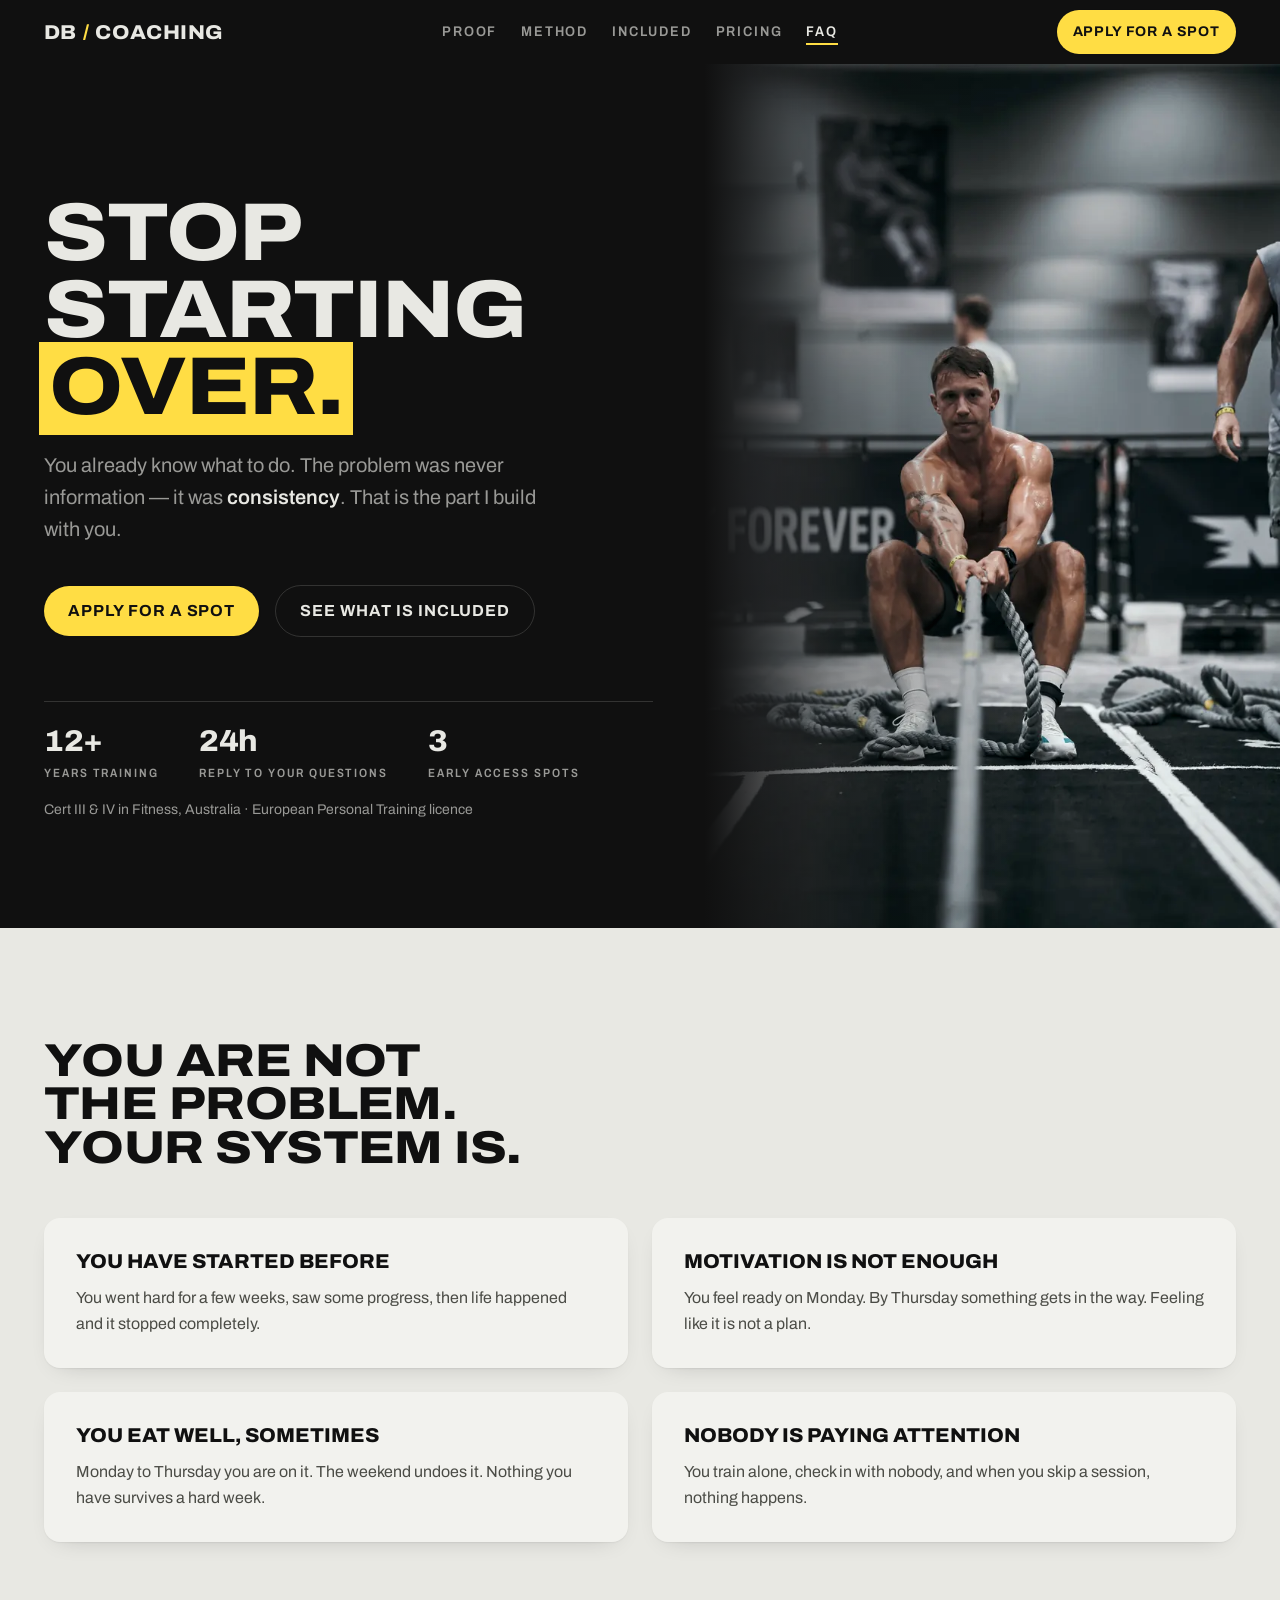
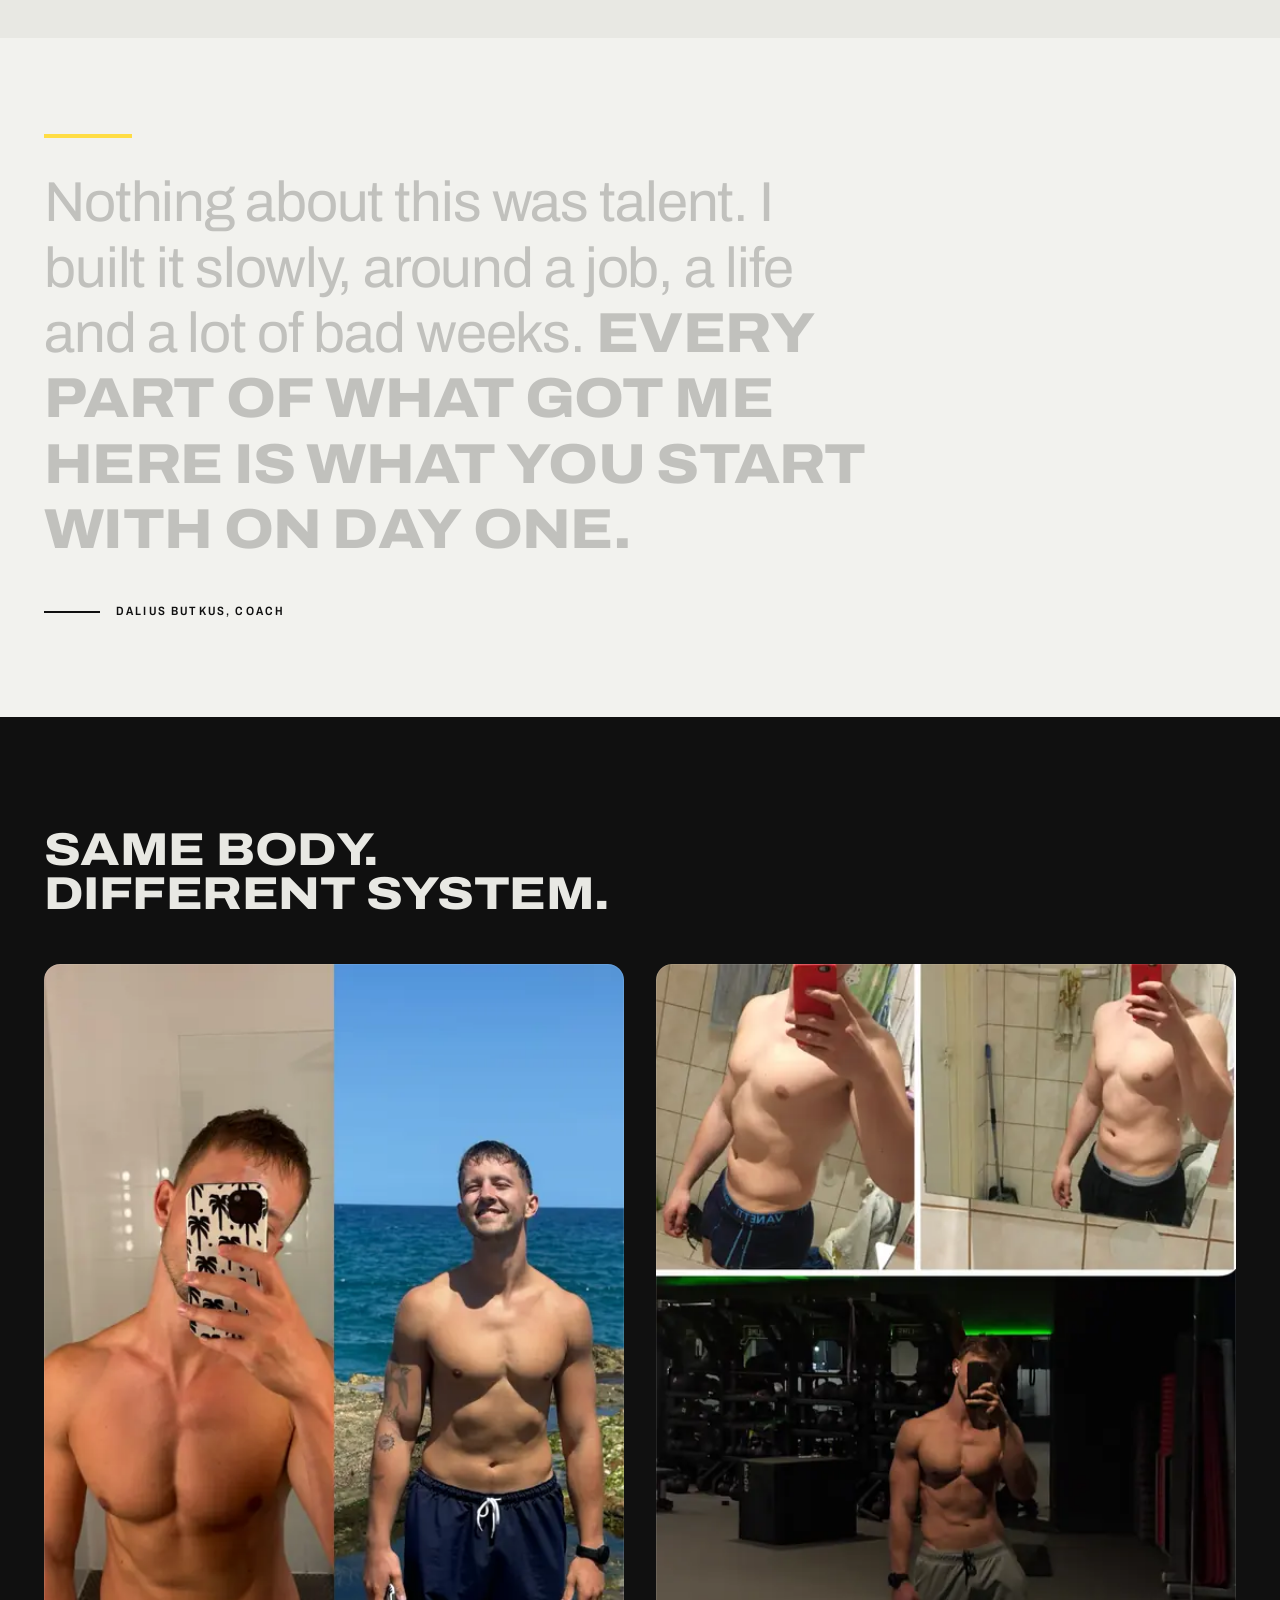
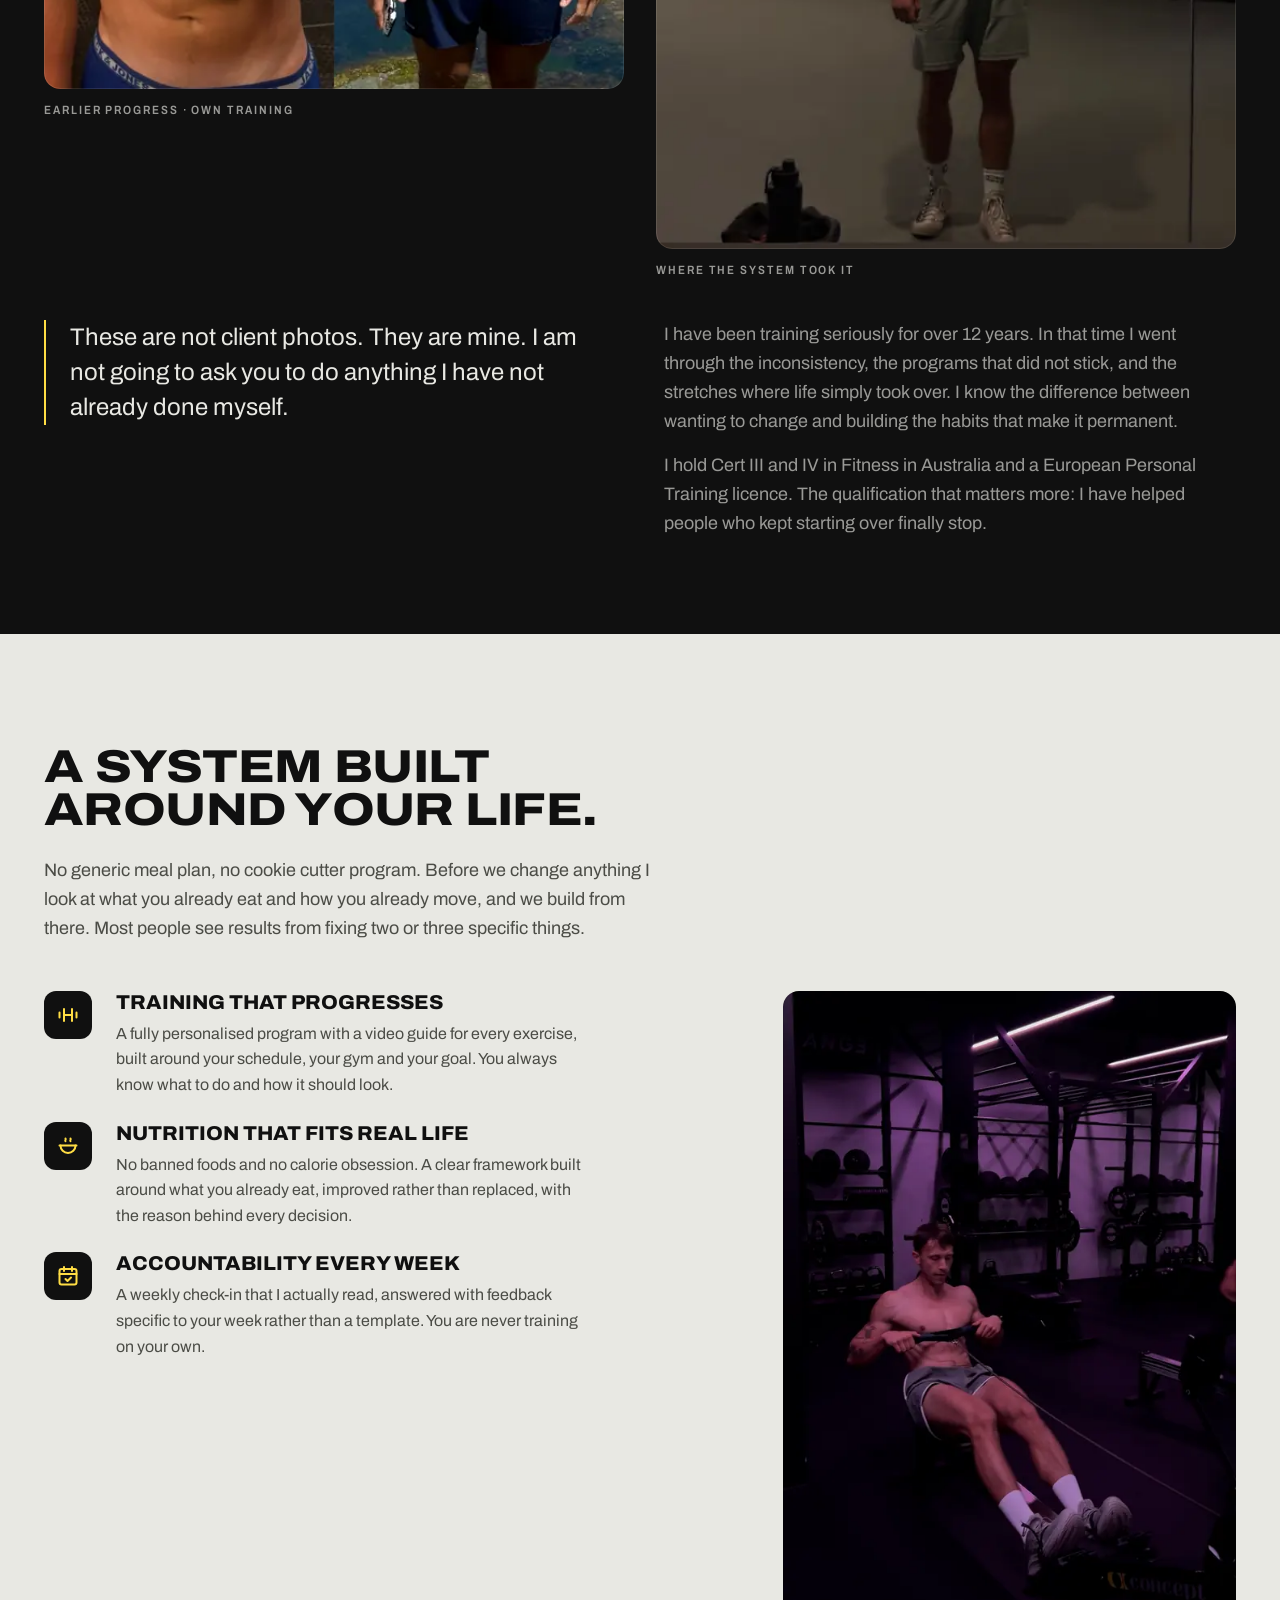
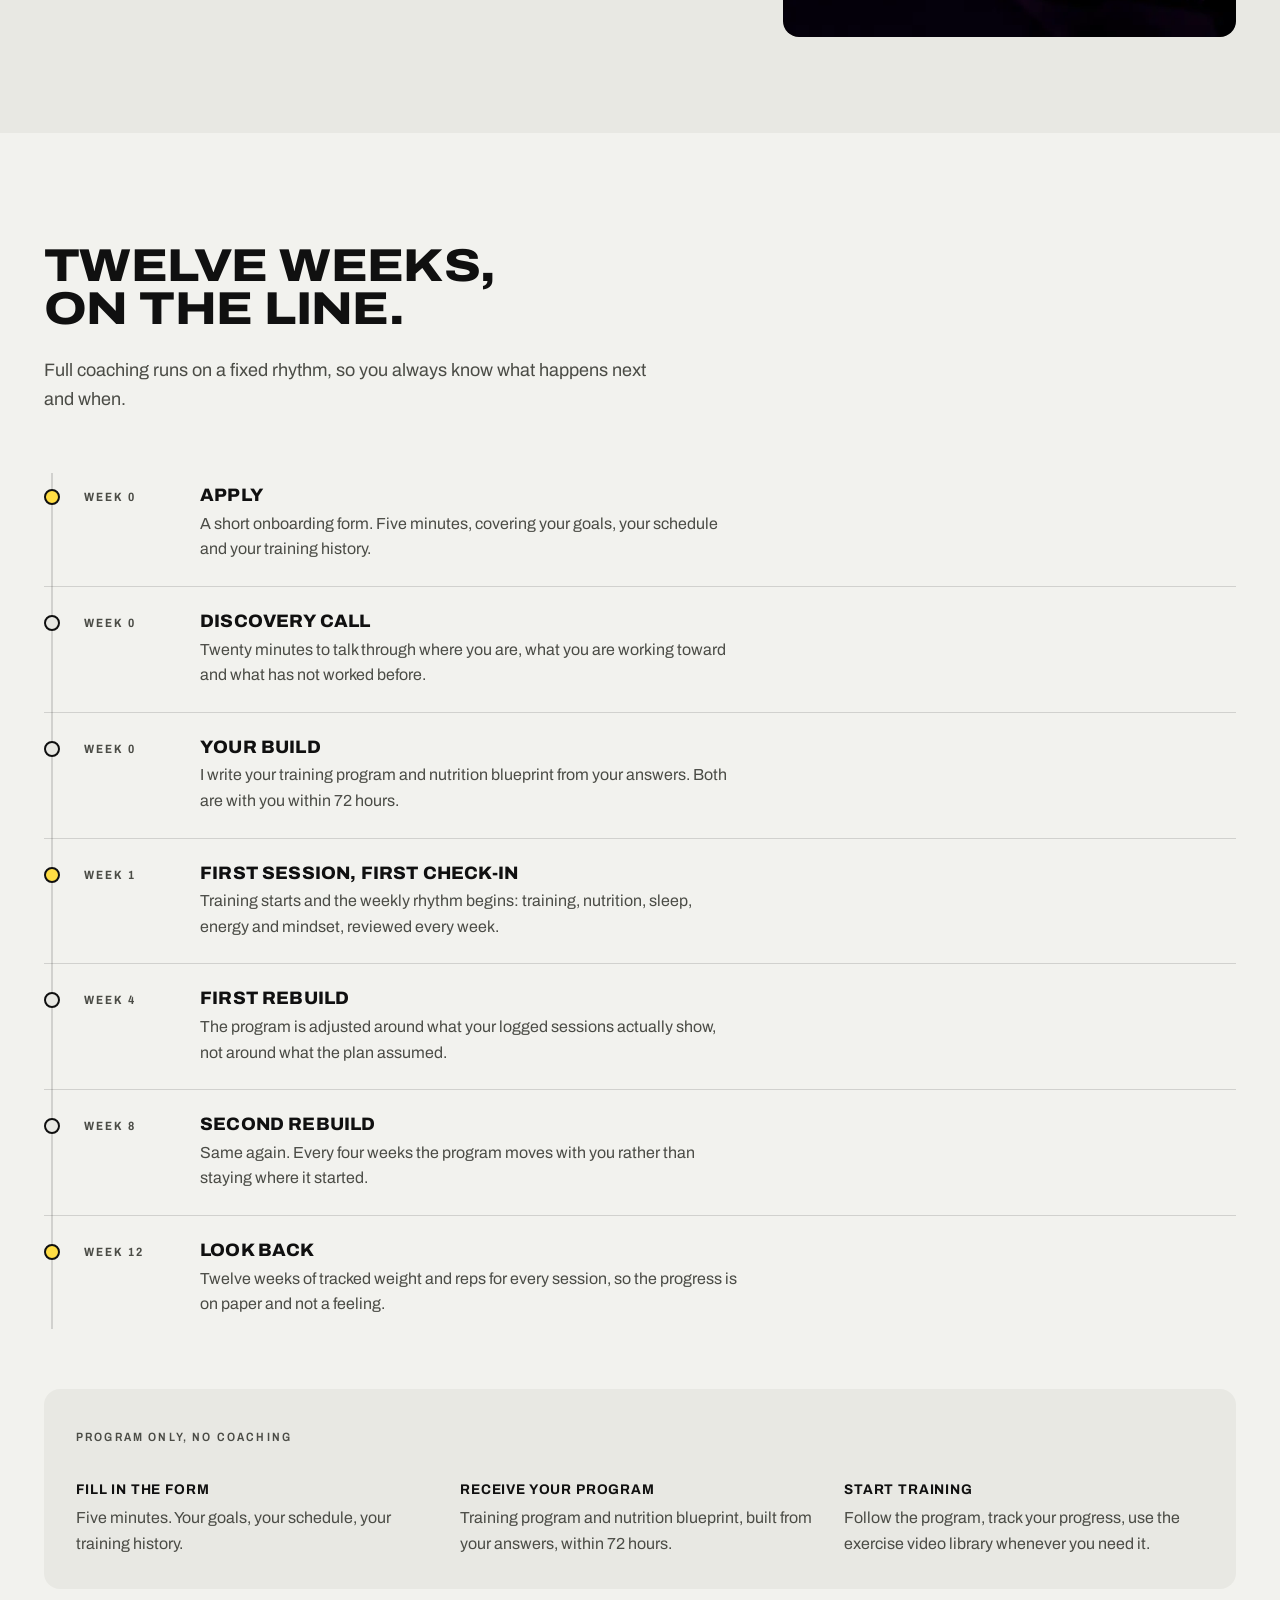
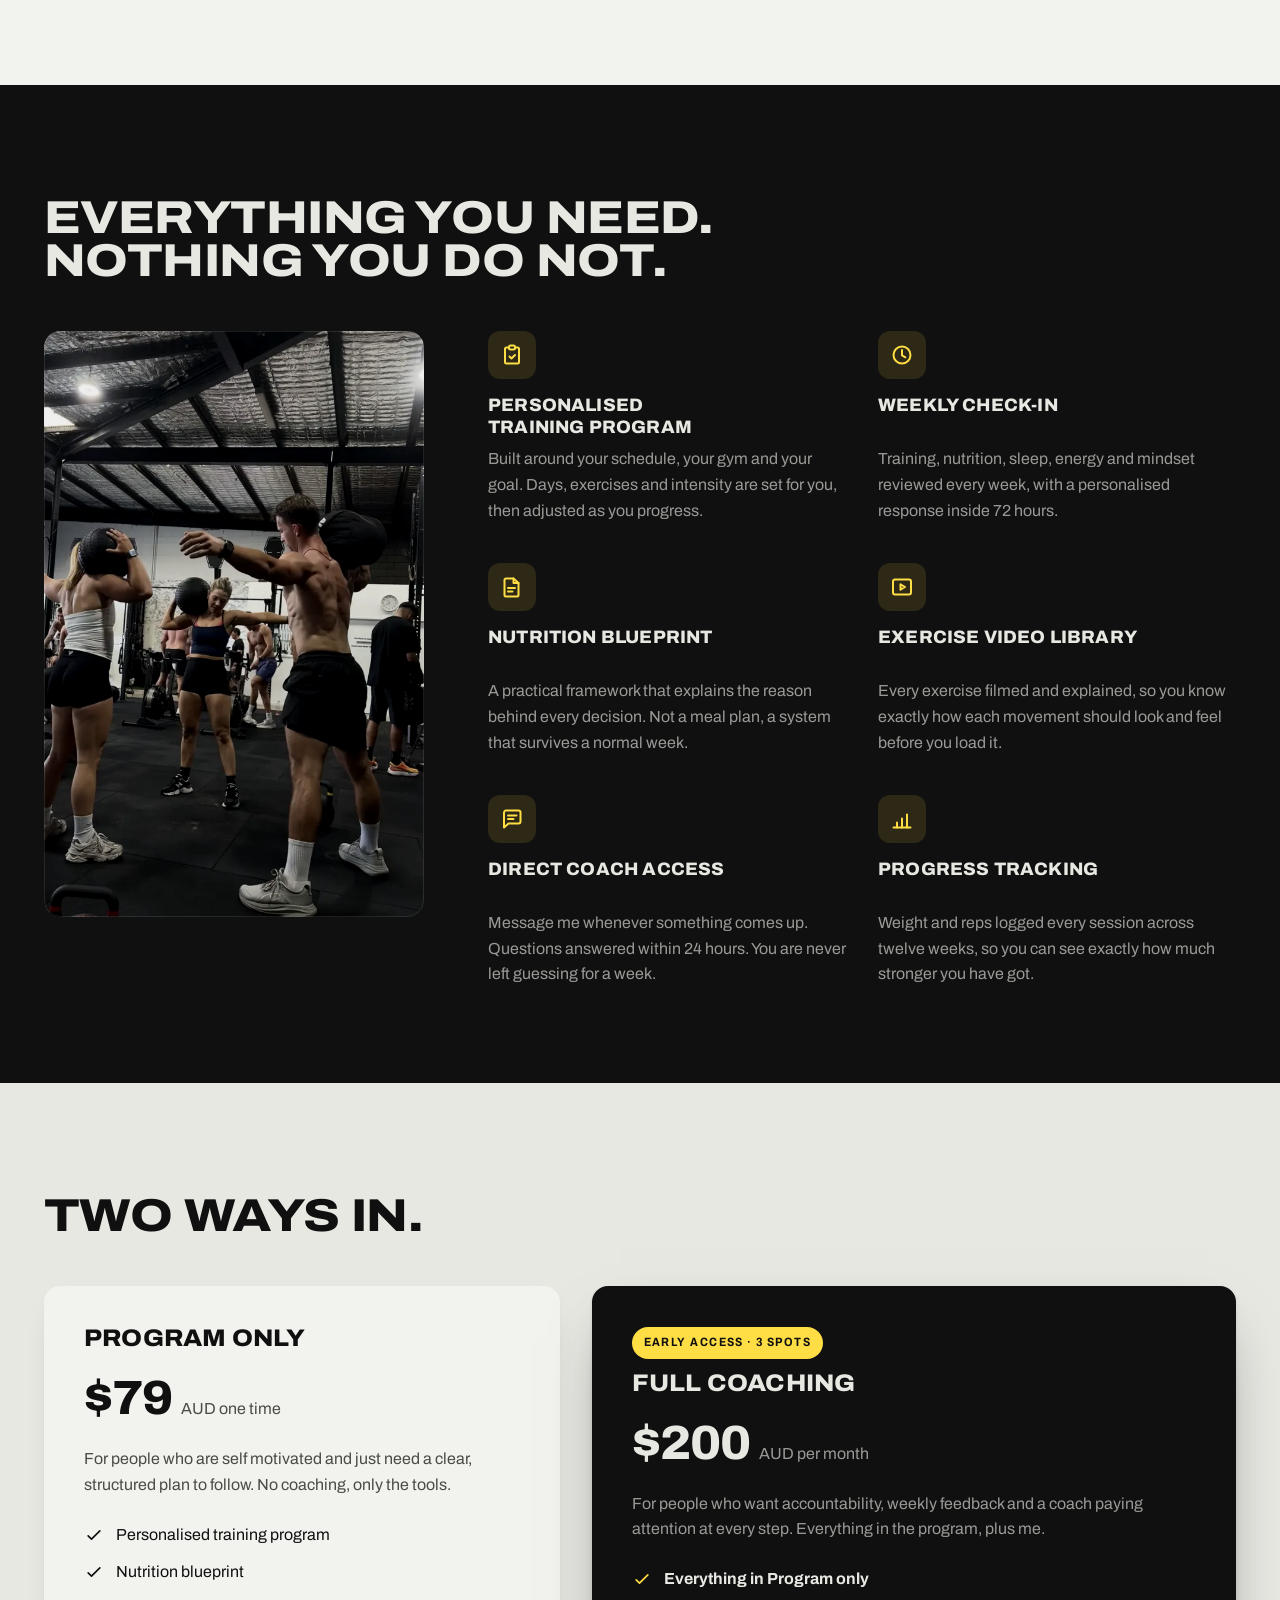
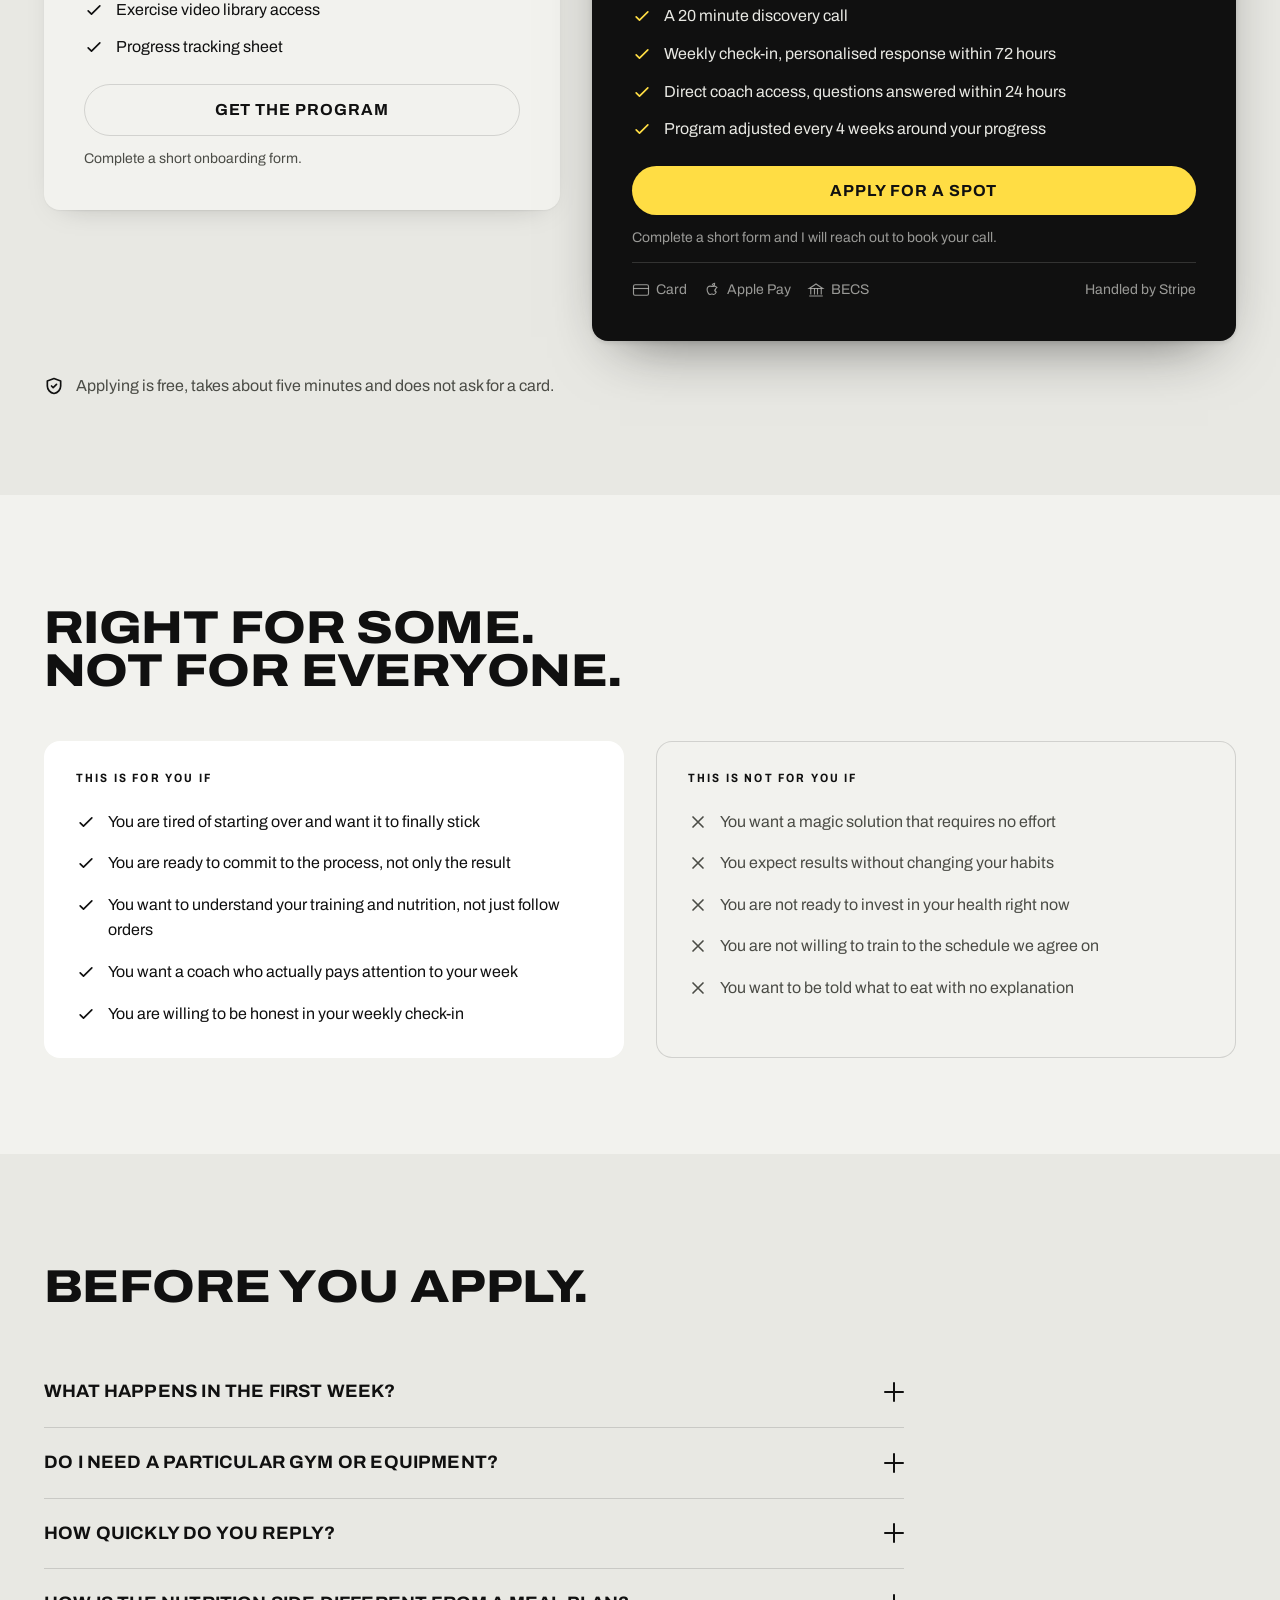
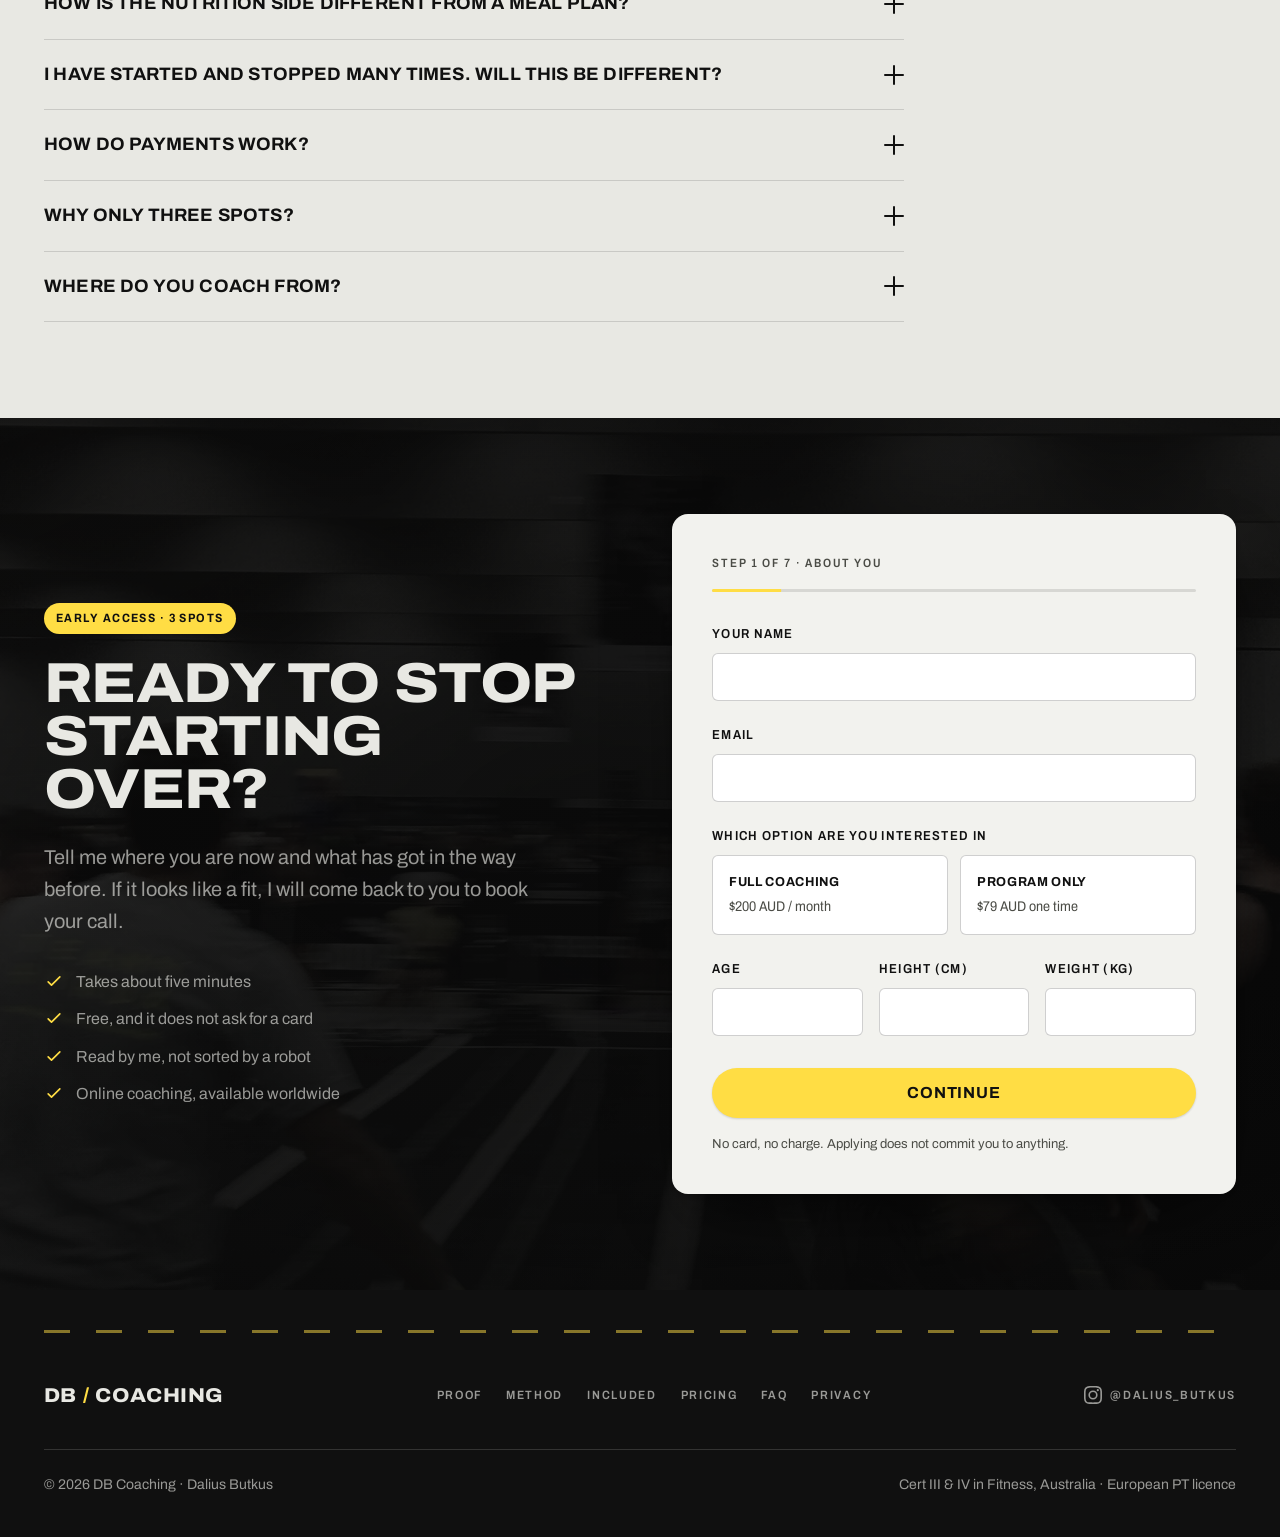
==== commit d5b5c608: "Remove the eyebrow labels and their leading dashes Twelve of the fourteen were decorative: a short g" ====
--- a/index.html
+++ b/index.html
@@ -159,6 +159,7 @@
 }
 .on-ink .label { color: var(--soft-paper); }
 .label::before { content: ""; width: 22px; height: 2px; background: var(--volt); flex: none; }
+.label--bare::before { content: none; }
 
 .chip {
   display: inline-flex; align-items: center; gap: var(--s-75);
@@ -770,7 +771,6 @@
   <!-- ===================== HERO ===================== -->
   <section class="hero on-ink" aria-labelledby="hero-h">
     <div class="hero-copy">
-      <p class="label enter" style="--i:0">Online coaching &middot; Worldwide</p>
       <h1 id="hero-h" class="enter" style="--i:1">Stop<br>starting<br><span class="knock">over.</span></h1>
       <p class="hero-lede enter" style="--i:2">You already know what to do. The problem was never information &mdash; it was <strong>consistency</strong>. That is the part I build with you.</p>
       <div class="hero-cta enter" style="--i:3">
@@ -805,7 +805,6 @@
   <!-- ===================== PROBLEM ===================== -->
   <section class="section section--paper" aria-labelledby="problem-h">
     <div class="shell">
-      <p class="label reveal">Sound familiar</p>
       <h2 class="h2 section-head reveal" id="problem-h" style="--i:1">You are not the problem. Your system is.</h2>
       <div class="problem-grid">
         <article class="card reveal" style="--i:0">
@@ -832,12 +831,11 @@
   <section class="section section--surface mission" aria-labelledby="mission-h">
     <div class="shell">
       <div class="mission-rule reveal" aria-hidden="true"></div>
-      <p class="label reveal">The whole point</p>
       <h2 class="sr-only" id="mission-h">The mission behind the coaching</h2>
       <p class="mission-copy" id="missionCopy"><span class="w">Nothing</span> <span class="w">about</span> <span class="w">this</span> <span class="w">was</span> <span class="w">talent.</span> <span class="w">I</span> <span class="w">built</span> <span class="w">it</span> <span class="w">slowly,</span> <span class="w">around</span> <span class="w">a</span> <span class="w">job,</span> <span class="w">a</span> <span class="w">life</span> <span class="w">and</span> <span class="w">a</span> <span class="w">lot</span> <span class="w">of</span> <span class="w">bad</span> <span class="w">weeks.</span> <span class="w hl">Every</span> <span class="w hl">part</span> <span class="w hl">of</span> <span class="w hl">what</span> <span class="w hl">got</span> <span class="w hl">me</span> <span class="w hl">here</span> <span class="w hl">is</span> <span class="w hl">what</span> <span class="w hl">you</span> <span class="w hl">start</span> <span class="w hl">with</span> <span class="w hl">on</span> <span class="w hl">day</span> <span class="w hl">one.</span></p>
       <div class="mission-sign reveal">
         <span class="rule" aria-hidden="true"></span>
-        <span class="label" style="color:var(--ink)">Dalius Butkus, coach</span>
+        <span class="label label--bare" style="color:var(--ink)">Dalius Butkus, coach</span>
       </div>
     </div>
   </section>
@@ -845,7 +843,6 @@
   <!-- ===================== PROOF ===================== -->
   <section class="section section--ink on-ink" id="proof" aria-labelledby="proof-h">
     <div class="shell">
-      <p class="label reveal">The coach&rsquo;s own record</p>
       <h2 class="h2 section-head reveal" id="proof-h" style="--i:1">Same body. Different system.</h2>
       <div class="proof-grid">
         <figure class="reveal" style="--i:0">
@@ -882,7 +879,6 @@
   <!-- ===================== METHOD ===================== -->
   <section class="section section--paper" id="method" aria-labelledby="method-h">
     <div class="shell">
-      <p class="label reveal">The approach</p>
       <h2 class="h2 section-head reveal" id="method-h" style="--i:1">A system built around your life.</h2>
       <p class="section-intro lede reveal" style="--i:2">No generic meal plan, no cookie cutter program. Before we change anything I look at what you already eat and how you already move, and we build from there. Most people see results from fixing two or three specific things.</p>
       <div class="method-grid">
@@ -923,7 +919,6 @@
   <!-- ===================== SPLIT SHEET ===================== -->
   <section class="section section--surface" id="how" aria-labelledby="how-h">
     <div class="shell">
-      <p class="label reveal">How it works</p>
       <h2 class="h2 section-head reveal" id="how-h" style="--i:1">Twelve weeks, on the line.</h2>
       <p class="section-intro lede reveal" style="--i:2">Full coaching runs on a fixed rhythm, so you always know what happens next and when.</p>
 
@@ -968,7 +963,7 @@
       </div>
 
       <div class="track-alt reveal">
-        <p class="label" style="margin-bottom:var(--s-200)">Program only, no coaching</p>
+        <p class="label label--bare" style="margin-bottom:var(--s-200)">Program only, no coaching</p>
         <div class="track-alt-steps">
           <p><strong>Fill in the form</strong>Five minutes. Your goals, your schedule, your training history.</p>
           <p><strong>Receive your program</strong>Training program and nutrition blueprint, built from your answers, within 72 hours.</p>
@@ -981,7 +976,6 @@
   <!-- ===================== INCLUDED ===================== -->
   <section class="section section--ink on-ink" id="included" aria-labelledby="inc-h">
     <div class="shell">
-      <p class="label reveal">What is included</p>
       <h2 class="h2 section-head reveal" id="inc-h" style="--i:1">Everything you need. Nothing you do not.</h2>
       <div class="inc-grid">
         <div class="inc-media reveal">
@@ -1030,12 +1024,10 @@
   <!-- ===================== PRICING ===================== -->
   <section class="section section--paper" id="pricing" aria-labelledby="price-h">
     <div class="shell">
-      <p class="label reveal">Pricing</p>
       <h2 class="h2 section-head reveal" id="price-h" style="--i:1">Two ways in.</h2>
       <div class="plans">
         <article class="plan reveal">
           <div>
-            <p class="label" style="margin-bottom:var(--s-100)">Self guided</p>
             <h3 class="plan-name">Program only</h3>
           </div>
           <div class="plan-price">$79 <span>AUD one time</span></div>
@@ -1088,7 +1080,6 @@
   <!-- ===================== FIT ===================== -->
   <section class="section section--surface" aria-labelledby="fit-h">
     <div class="shell">
-      <p class="label reveal">Is this for you</p>
       <h2 class="h2 section-head reveal" id="fit-h" style="--i:1">Right for some. Not for everyone.</h2>
       <div class="fit-grid">
         <div class="fit-col fit-col--yes reveal">
@@ -1118,7 +1109,6 @@
   <!-- ===================== FAQ ===================== -->
   <section class="section section--paper" id="faq" aria-labelledby="faq-h">
     <div class="shell">
-      <p class="label reveal">Questions</p>
       <h2 class="h2 section-head reveal" id="faq-h" style="--i:1">Before you apply.</h2>
       <div class="faq" id="faqList">
 
--- a/apply-mode.css
+++ b/apply-mode.css
@@ -42,23 +42,23 @@
 
 
 /* ---------------------------------------------------------------------------
-   GOOGLE FORM  ·  ACTIVE
+   GOOGLE FORM  ·  INACTIVE
    Applications go to the Google Form. The in-page form stays in the page,
    hidden and inert, and privacy.html describes Google as the processor.
    --------------------------------------------------------------------------- */
 
+/*
 #applyForm,
 #formDone                { display: none; }
 .apply-google            { display: block; }
 .when-web3.when-web3     { display: none; }
+*/
 
 
 /* ---------------------------------------------------------------------------
-   IN-PAGE FORM  ·  INACTIVE
+   IN-PAGE FORM  ·  ACTIVE
    Applications go through the seven step form on the page, posting to
    Web3Forms, and privacy.html describes Web3Forms as the processor.
    --------------------------------------------------------------------------- */
 
-/*
 .when-google.when-google { display: none; }
-*/
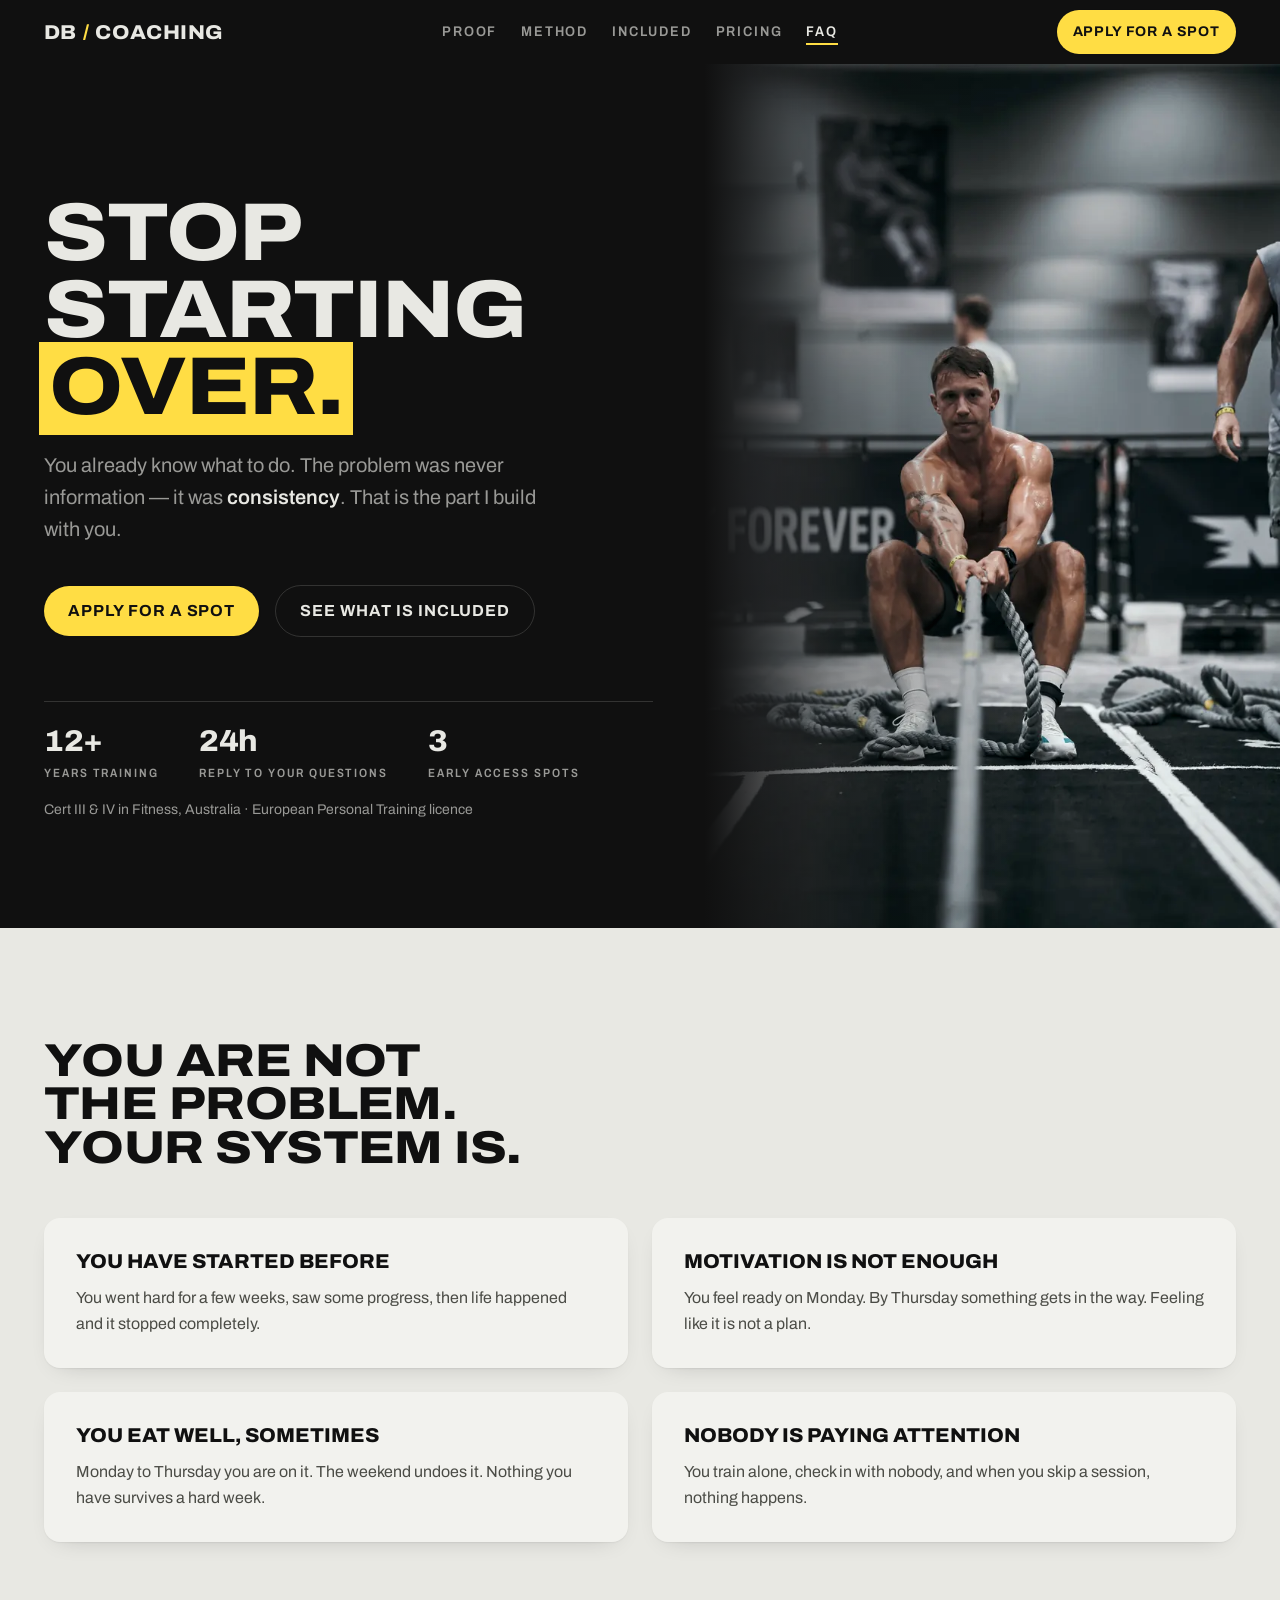
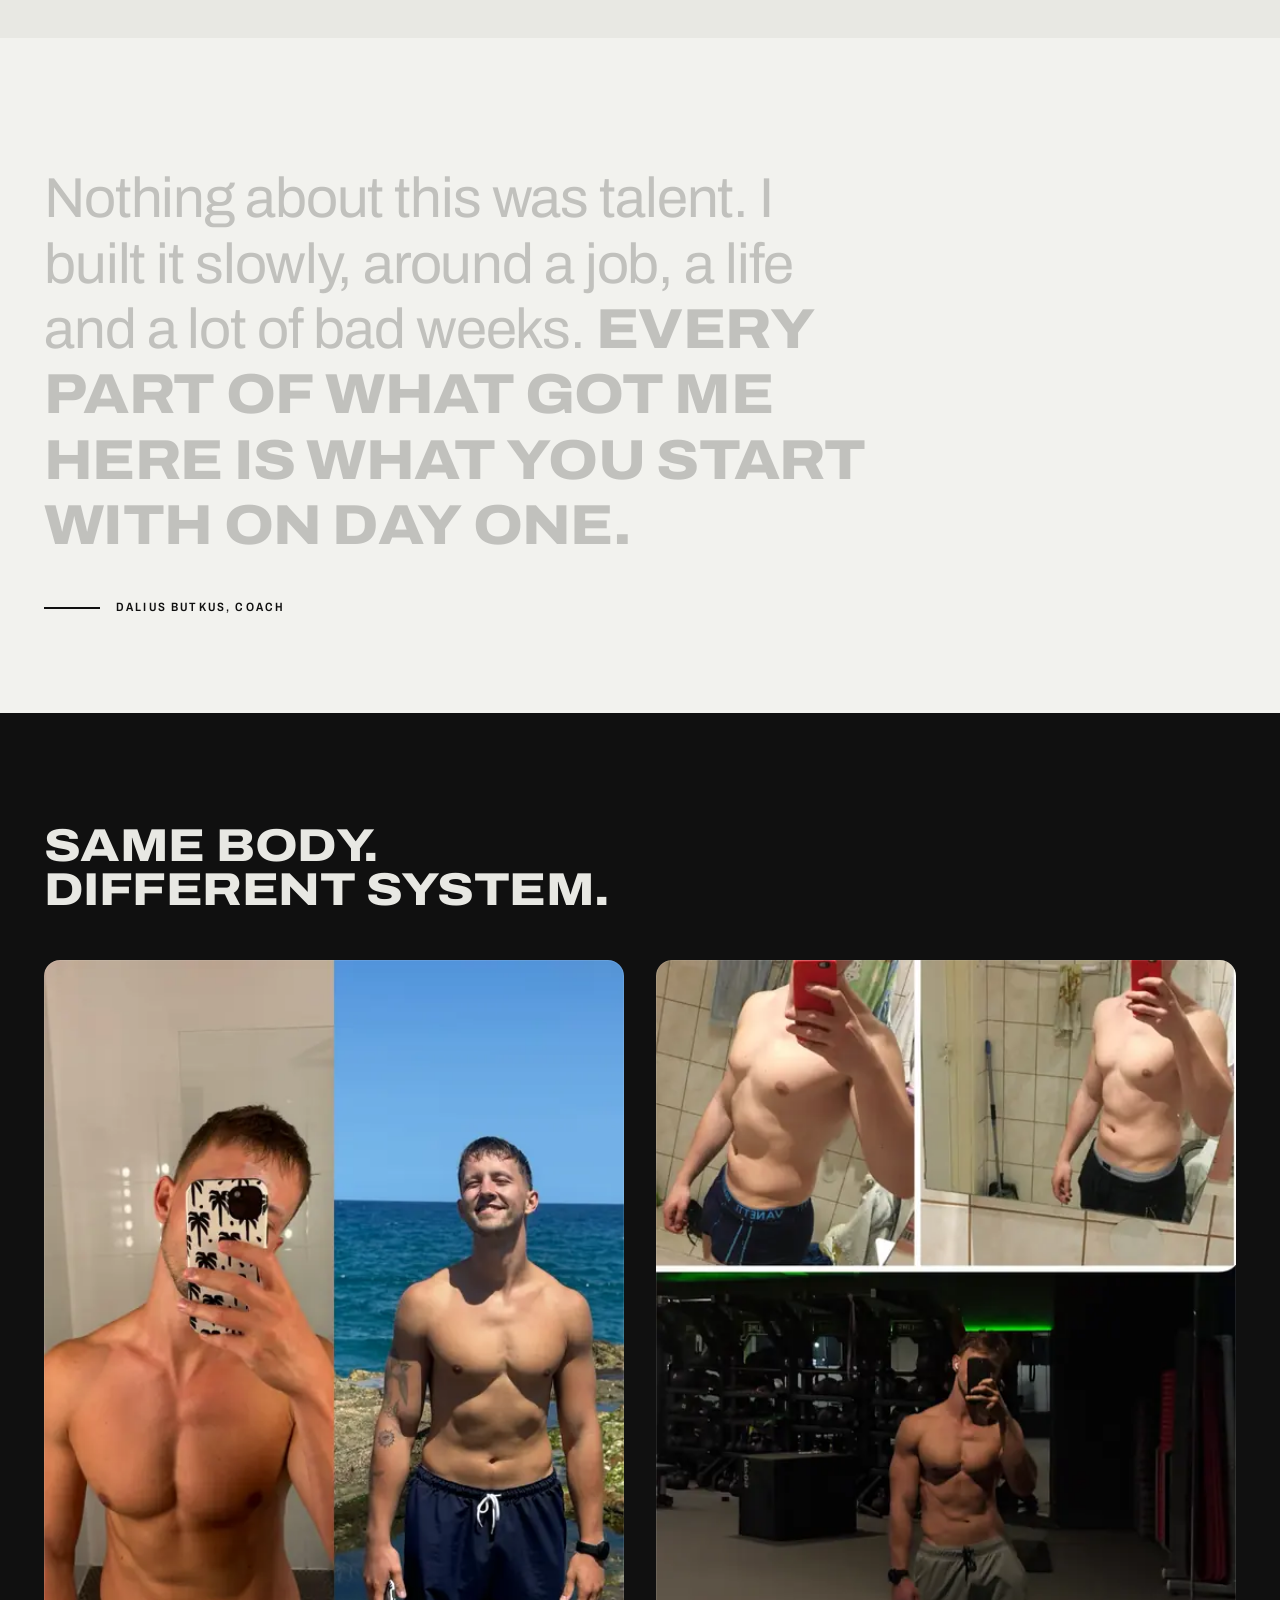
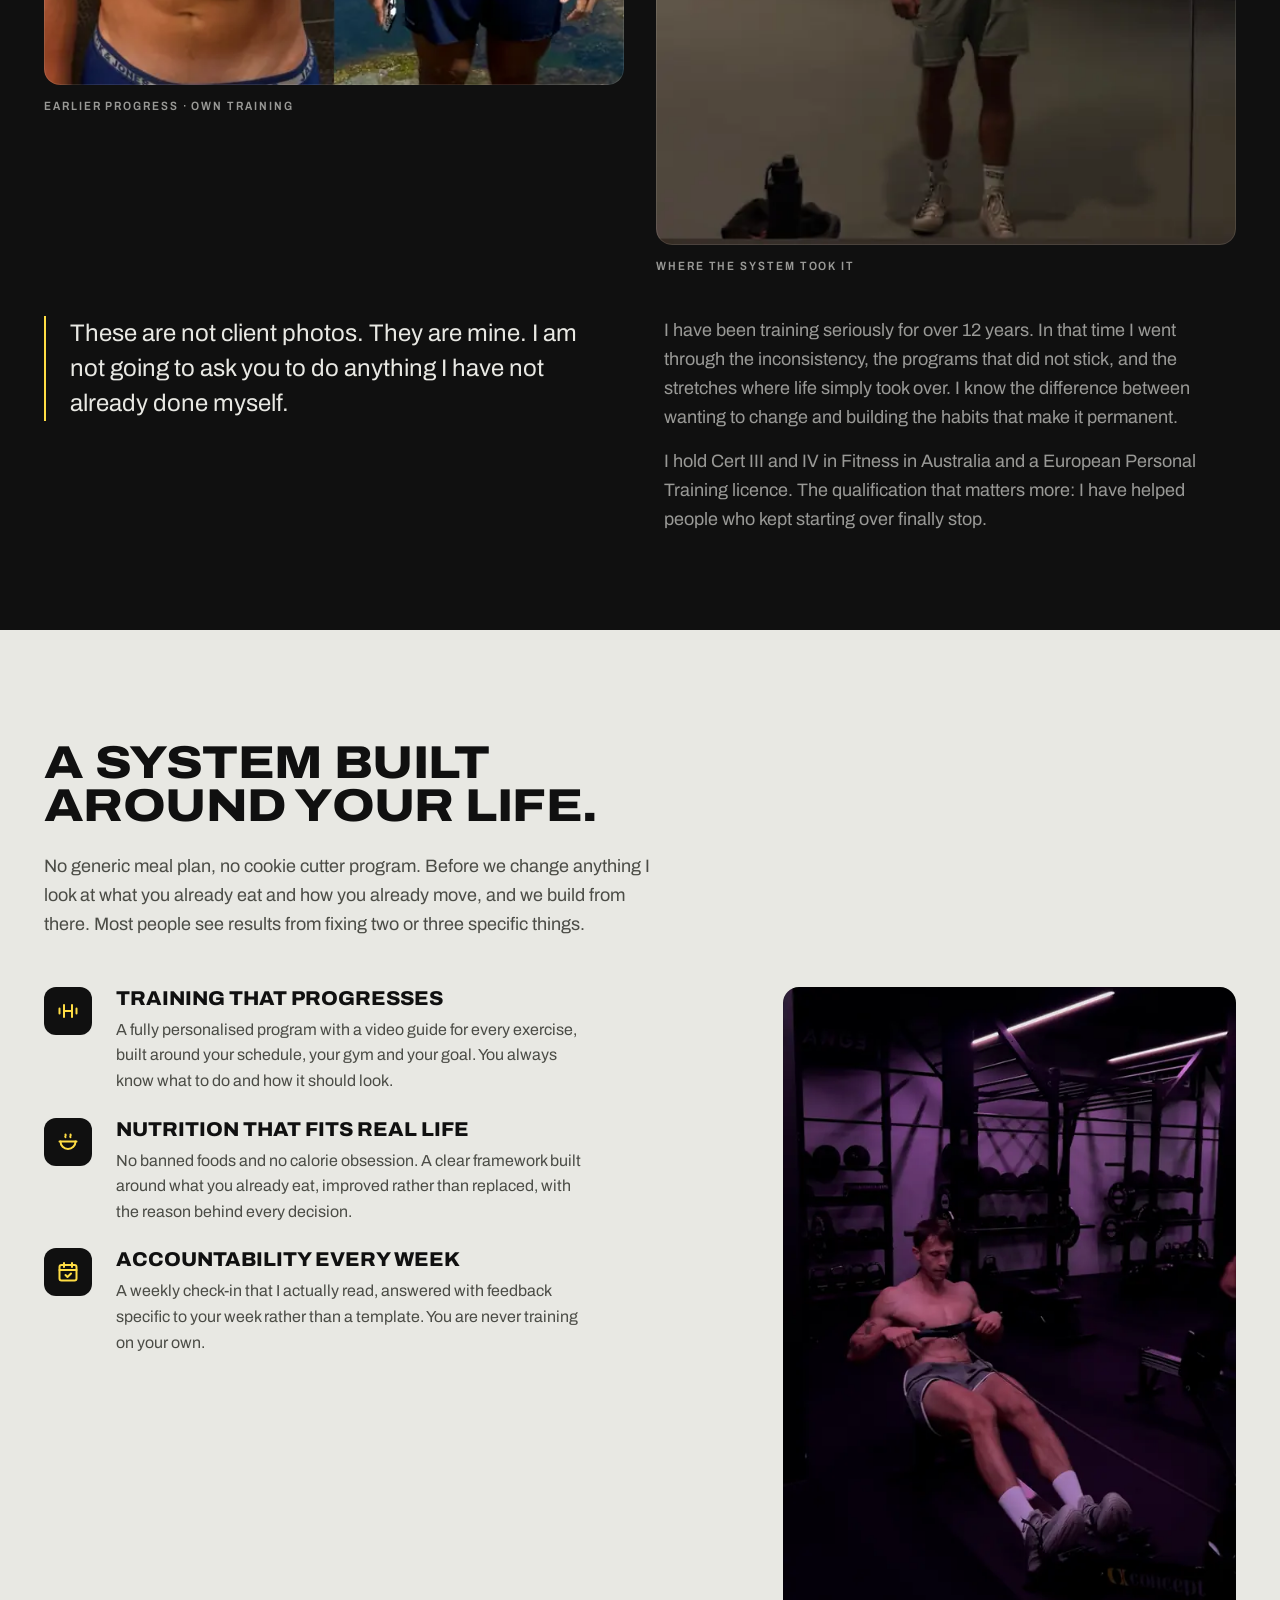
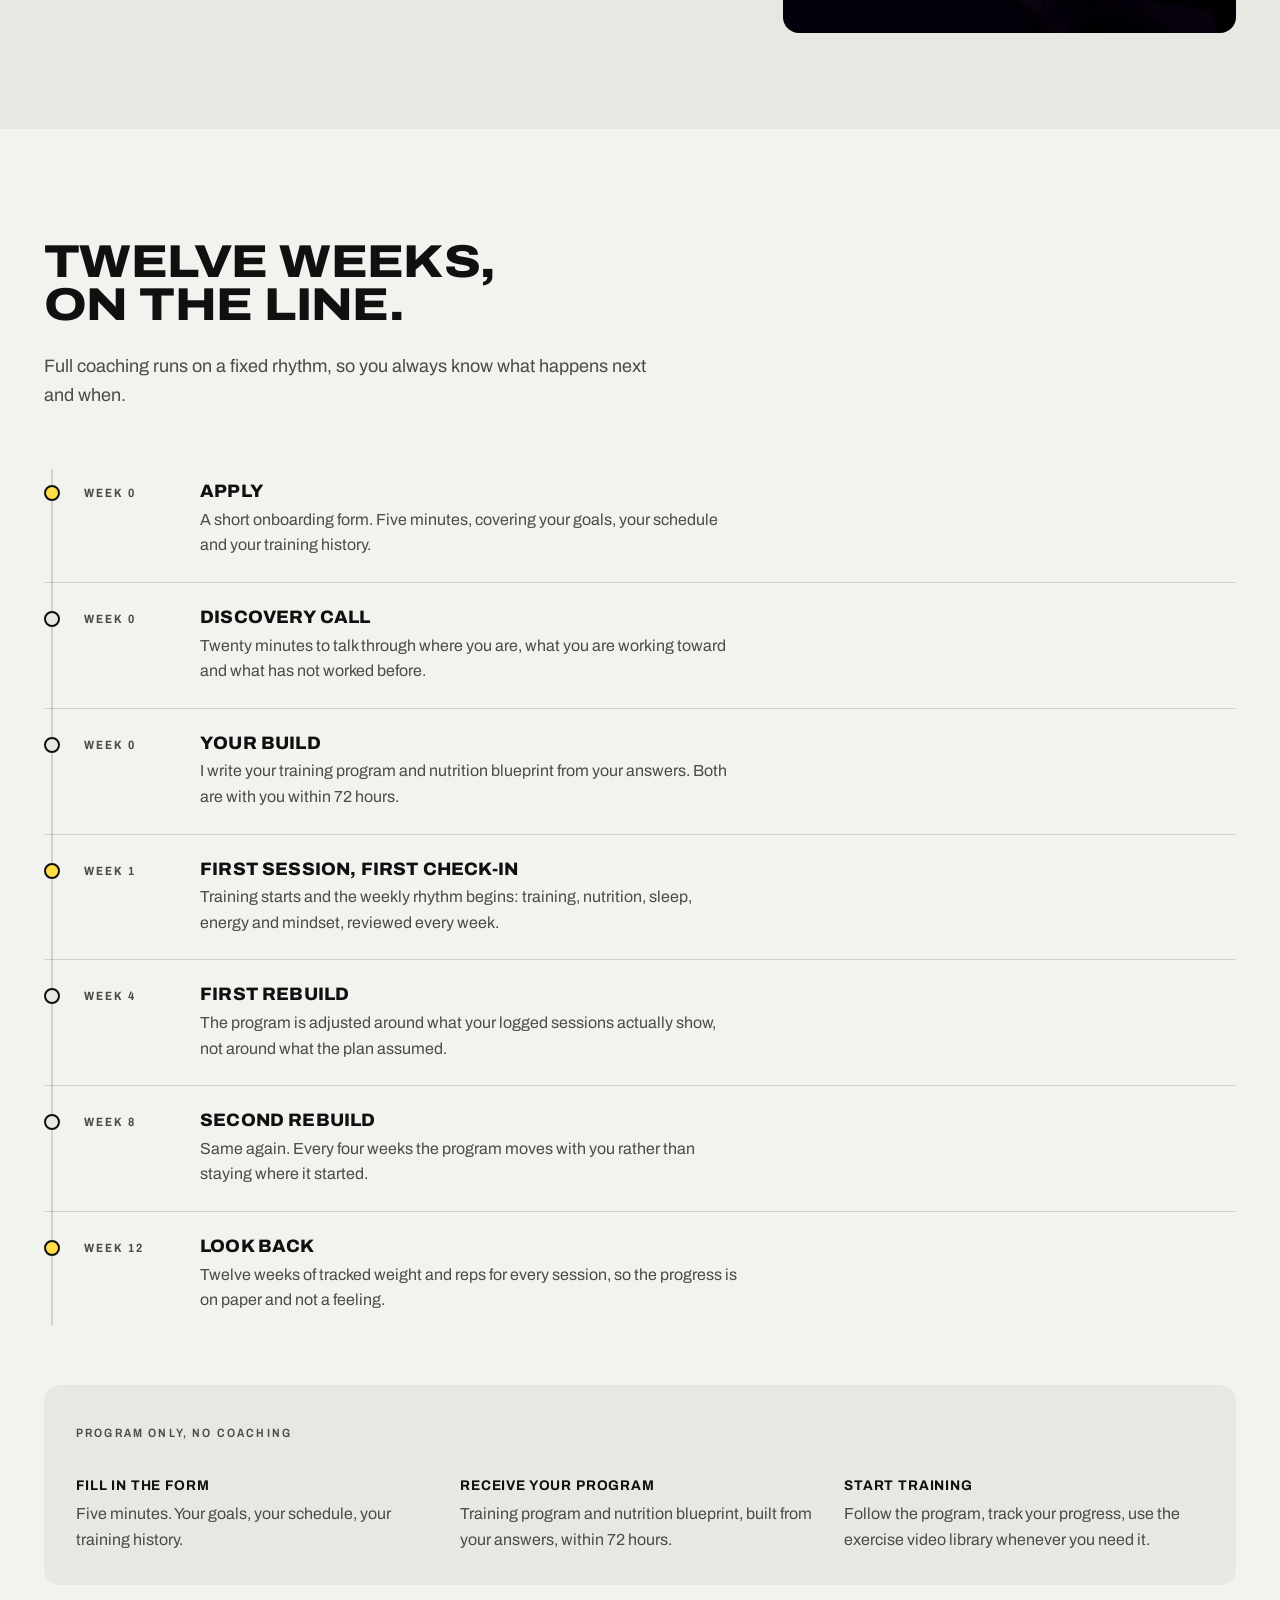
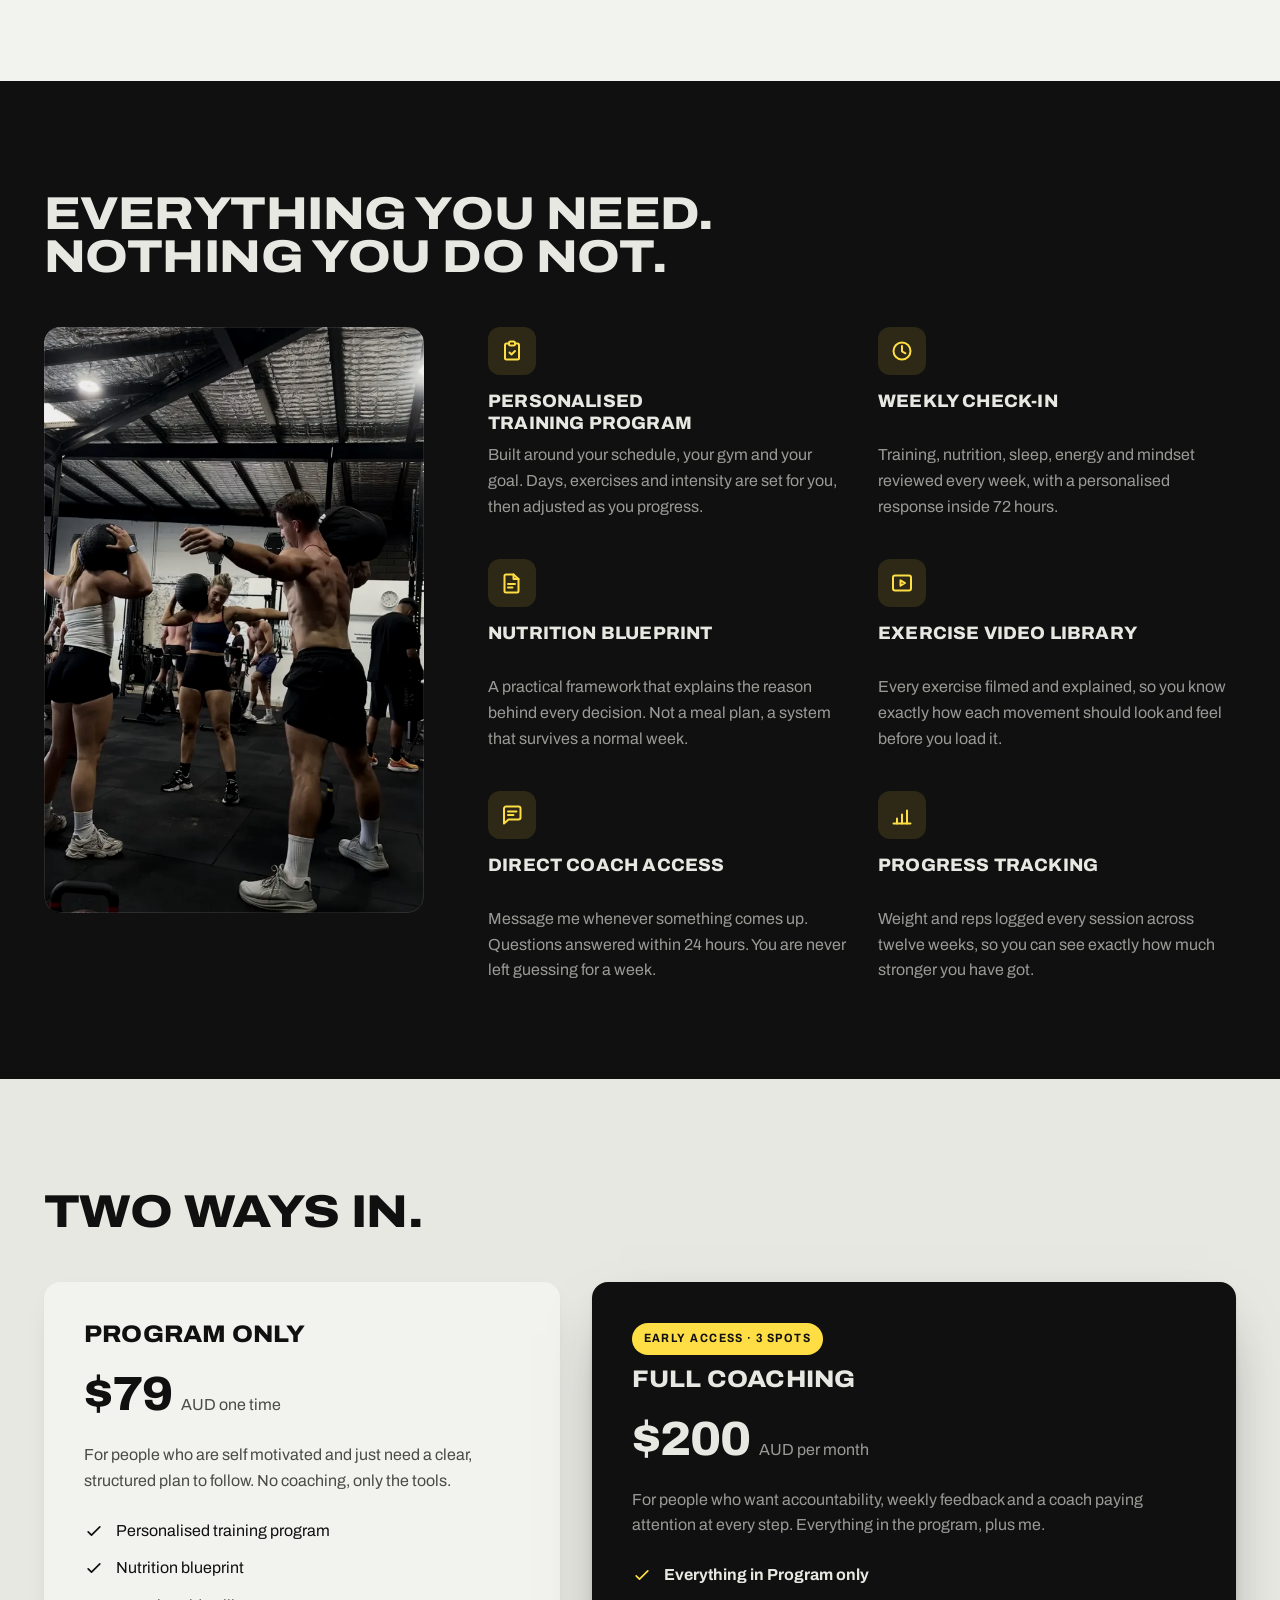
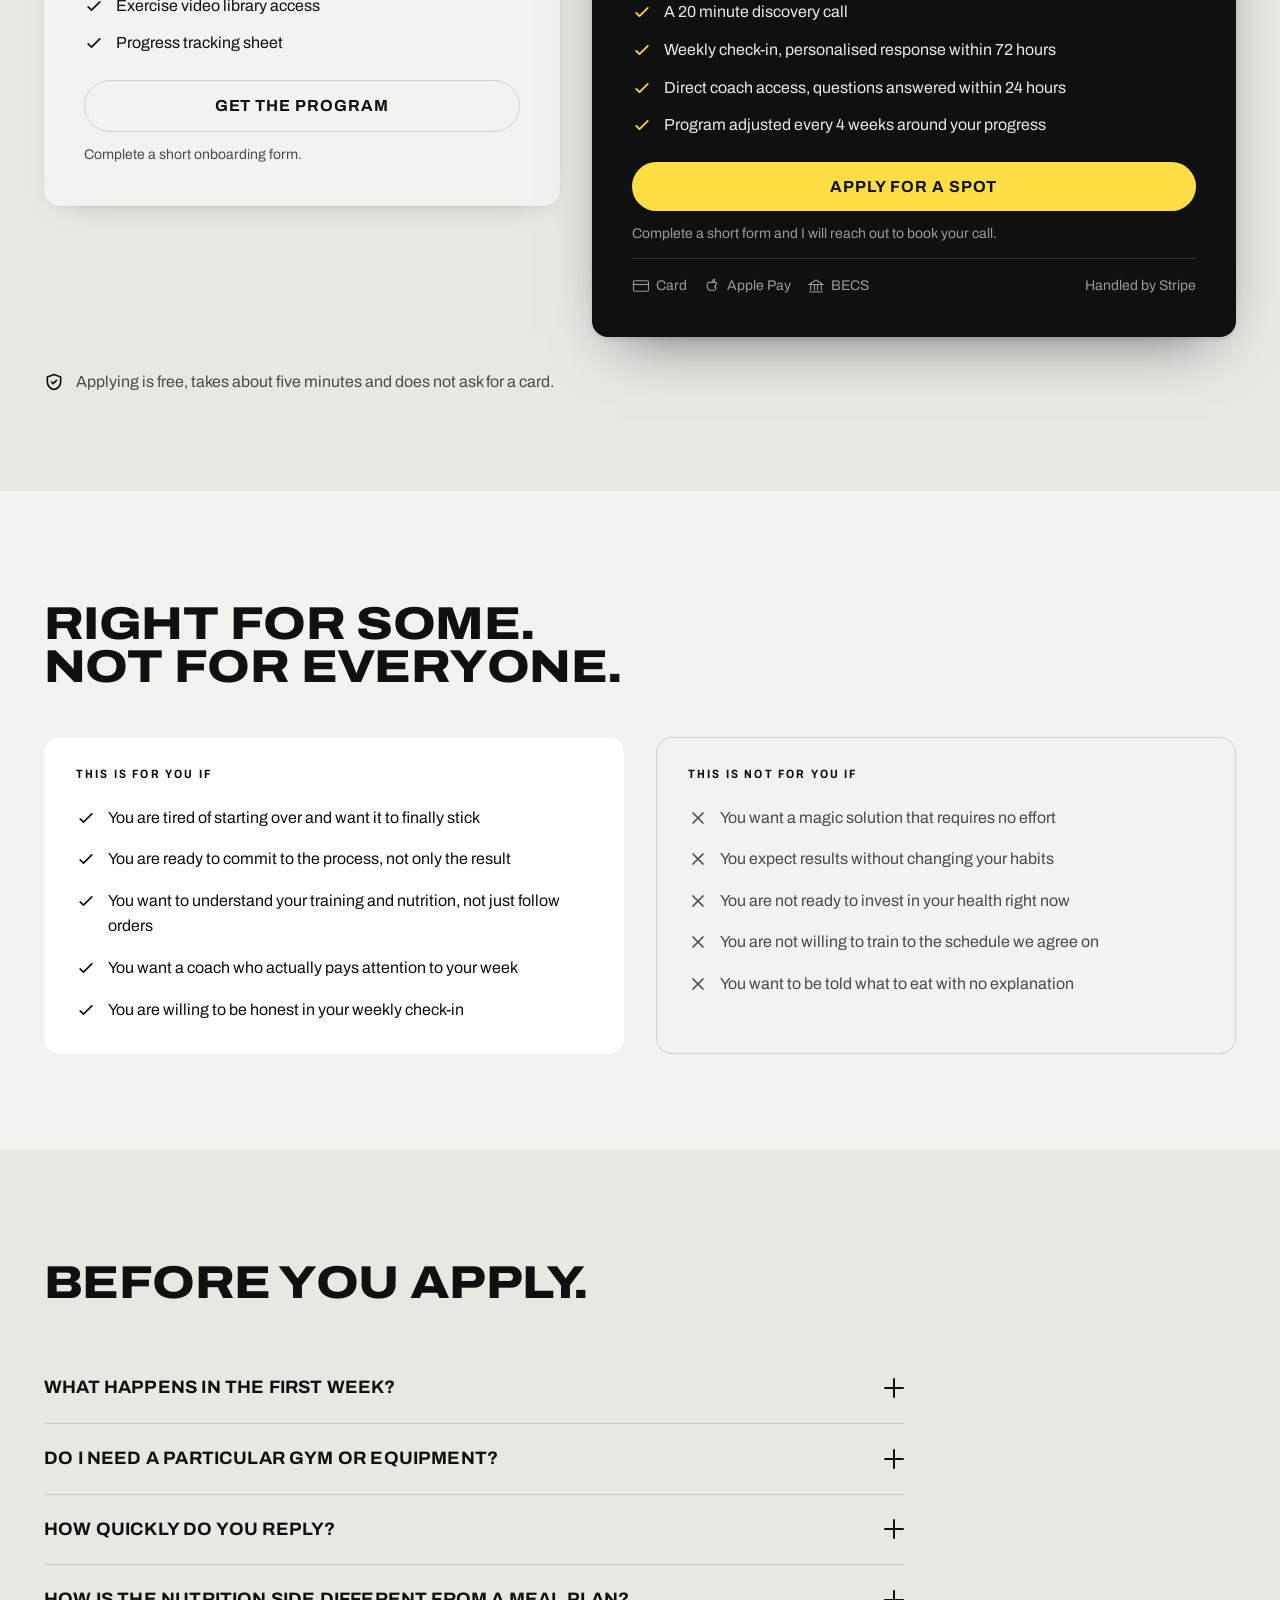
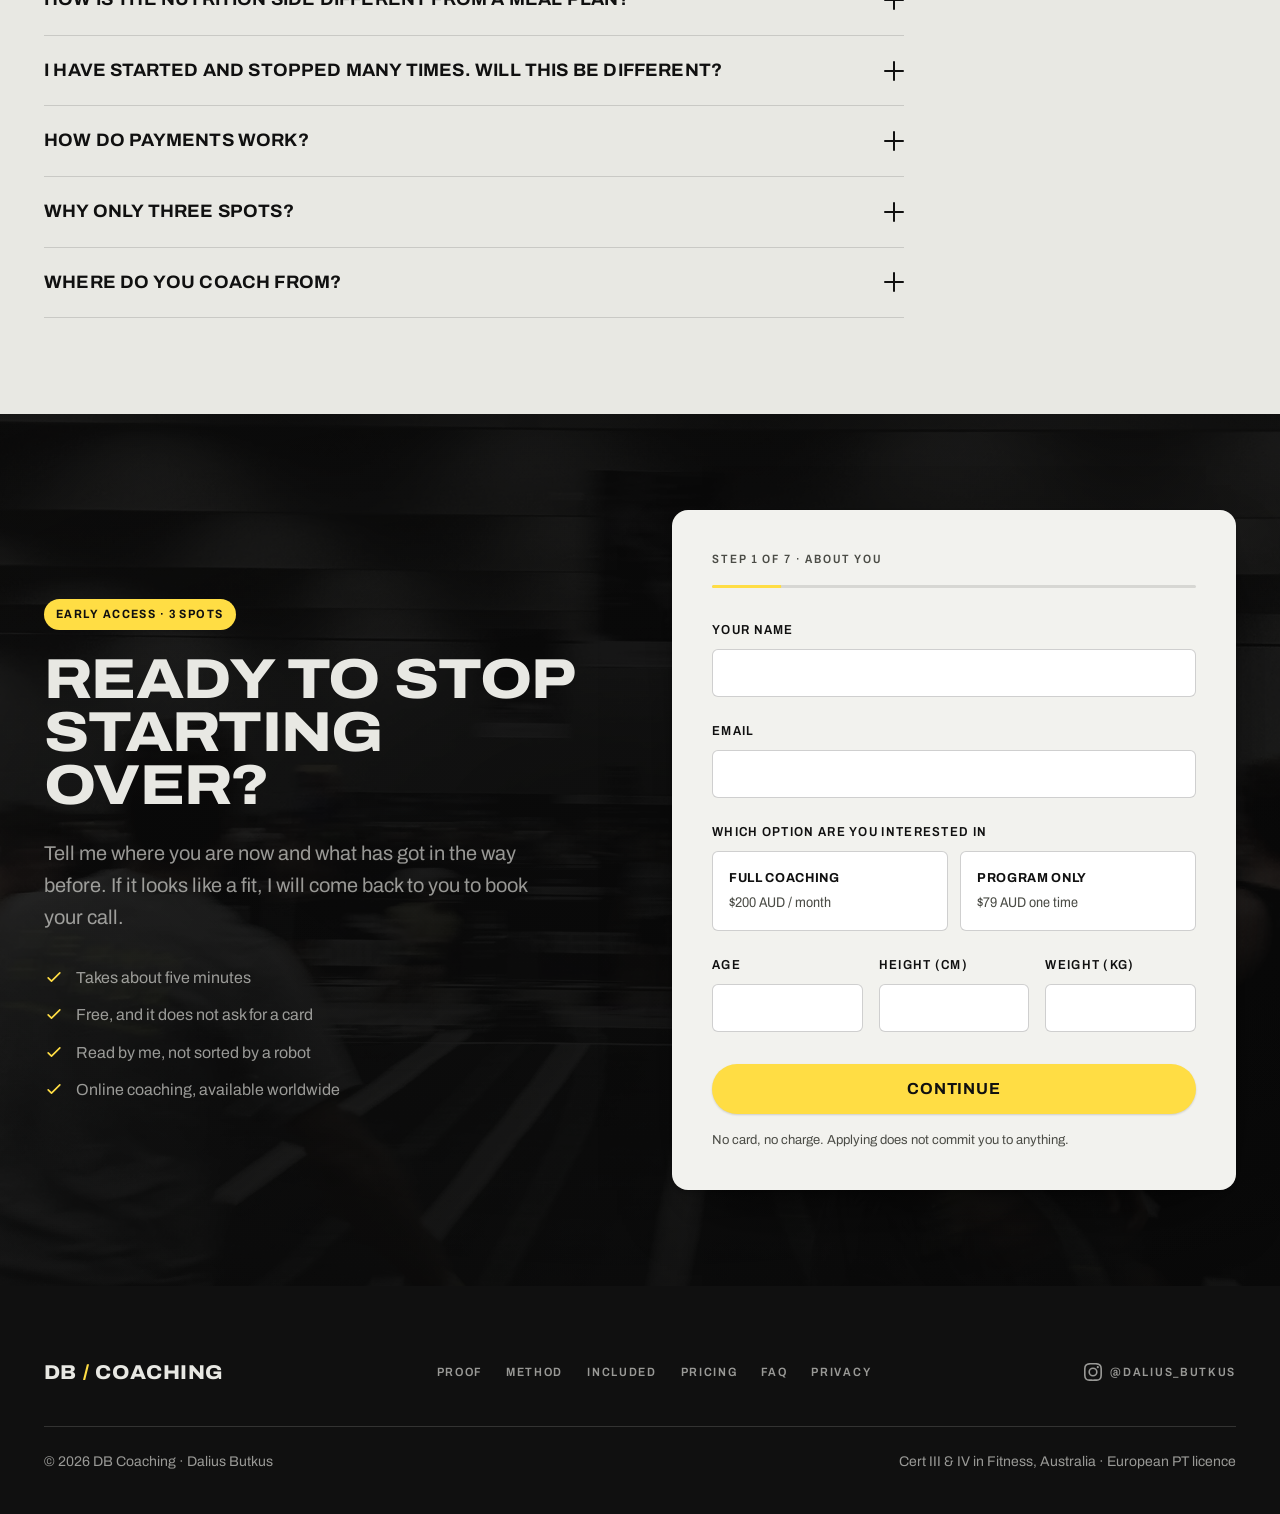
==== commit 5965ef0a: "Remove the remaining gold dashes Two were left after the eyebrow labels went:  - .mission-rule, the " ====
--- a/index.html
+++ b/index.html
@@ -158,8 +158,6 @@
   color: var(--ink-soft);
 }
 .on-ink .label { color: var(--soft-paper); }
-.label::before { content: ""; width: 22px; height: 2px; background: var(--volt); flex: none; }
-.label--bare::before { content: none; }
 
 .chip {
   display: inline-flex; align-items: center; gap: var(--s-75);
@@ -175,12 +173,6 @@
 .on-ink .section-intro { color: var(--soft-paper); }
 
 /* lane markers — lifted from the floor striping in the training photos */
-.lane {
-  height: 3px; width: 100%;
-  background: repeating-linear-gradient(90deg, var(--ink) 0 26px, transparent 26px 52px);
-  opacity: 0.22;
-}
-.on-ink .lane { background: repeating-linear-gradient(90deg, var(--volt) 0 26px, transparent 26px 52px); opacity: 0.5; }
 
 /* ============================================================
    5. BUTTONS
@@ -326,7 +318,6 @@
    9. MISSION — word-by-word reveal
    ============================================================ */
 .mission { text-align: left; }
-.mission-rule { height: 4px; width: 88px; background: var(--volt); margin-bottom: var(--s-400); }
 .mission-copy {
   font-weight: 400; font-stretch: 100%;
   font-size: clamp(1.5rem, 4.4vw, 3.75rem); line-height: 1.16;
@@ -635,7 +626,7 @@
 .finale .lede { margin-top: var(--s-300); color: var(--soft-paper); font-size: 1.25rem; max-width: 46ch; }
 
 
-.foot { background: var(--ink); color: var(--paper); padding-block: var(--s-500); }
+.foot { background: var(--ink); color: var(--paper); padding-block: var(--s-700) var(--s-500); }
 .foot-top { display: flex; flex-wrap: wrap; align-items: center; justify-content: space-between; gap: var(--s-300); }
 .foot-links { display: flex; flex-wrap: wrap; gap: var(--s-300); }
 .foot-links a, .foot-ig {
@@ -830,12 +821,11 @@
   <!-- ===================== MISSION ===================== -->
   <section class="section section--surface mission" aria-labelledby="mission-h">
     <div class="shell">
-      <div class="mission-rule reveal" aria-hidden="true"></div>
       <h2 class="sr-only" id="mission-h">The mission behind the coaching</h2>
       <p class="mission-copy" id="missionCopy"><span class="w">Nothing</span> <span class="w">about</span> <span class="w">this</span> <span class="w">was</span> <span class="w">talent.</span> <span class="w">I</span> <span class="w">built</span> <span class="w">it</span> <span class="w">slowly,</span> <span class="w">around</span> <span class="w">a</span> <span class="w">job,</span> <span class="w">a</span> <span class="w">life</span> <span class="w">and</span> <span class="w">a</span> <span class="w">lot</span> <span class="w">of</span> <span class="w">bad</span> <span class="w">weeks.</span> <span class="w hl">Every</span> <span class="w hl">part</span> <span class="w hl">of</span> <span class="w hl">what</span> <span class="w hl">got</span> <span class="w hl">me</span> <span class="w hl">here</span> <span class="w hl">is</span> <span class="w hl">what</span> <span class="w hl">you</span> <span class="w hl">start</span> <span class="w hl">with</span> <span class="w hl">on</span> <span class="w hl">day</span> <span class="w hl">one.</span></p>
       <div class="mission-sign reveal">
         <span class="rule" aria-hidden="true"></span>
-        <span class="label label--bare" style="color:var(--ink)">Dalius Butkus, coach</span>
+        <span class="label" style="color:var(--ink)">Dalius Butkus, coach</span>
       </div>
     </div>
   </section>
@@ -963,7 +953,7 @@
       </div>
 
       <div class="track-alt reveal">
-        <p class="label label--bare" style="margin-bottom:var(--s-200)">Program only, no coaching</p>
+        <p class="label" style="margin-bottom:var(--s-200)">Program only, no coaching</p>
         <div class="track-alt-steps">
           <p><strong>Fill in the form</strong>Five minutes. Your goals, your schedule, your training history.</p>
           <p><strong>Receive your program</strong>Training program and nutrition blueprint, built from your answers, within 72 hours.</p>
@@ -1480,7 +1470,6 @@
 
 <footer class="foot on-ink">
   <div class="shell">
-    <div class="lane" aria-hidden="true" style="margin-bottom: var(--s-500); opacity:.5"></div>
     <div class="foot-top">
       <a class="wordmark" href="#top">DB<i>/</i>Coaching</a>
       <nav class="foot-links" aria-label="Footer">
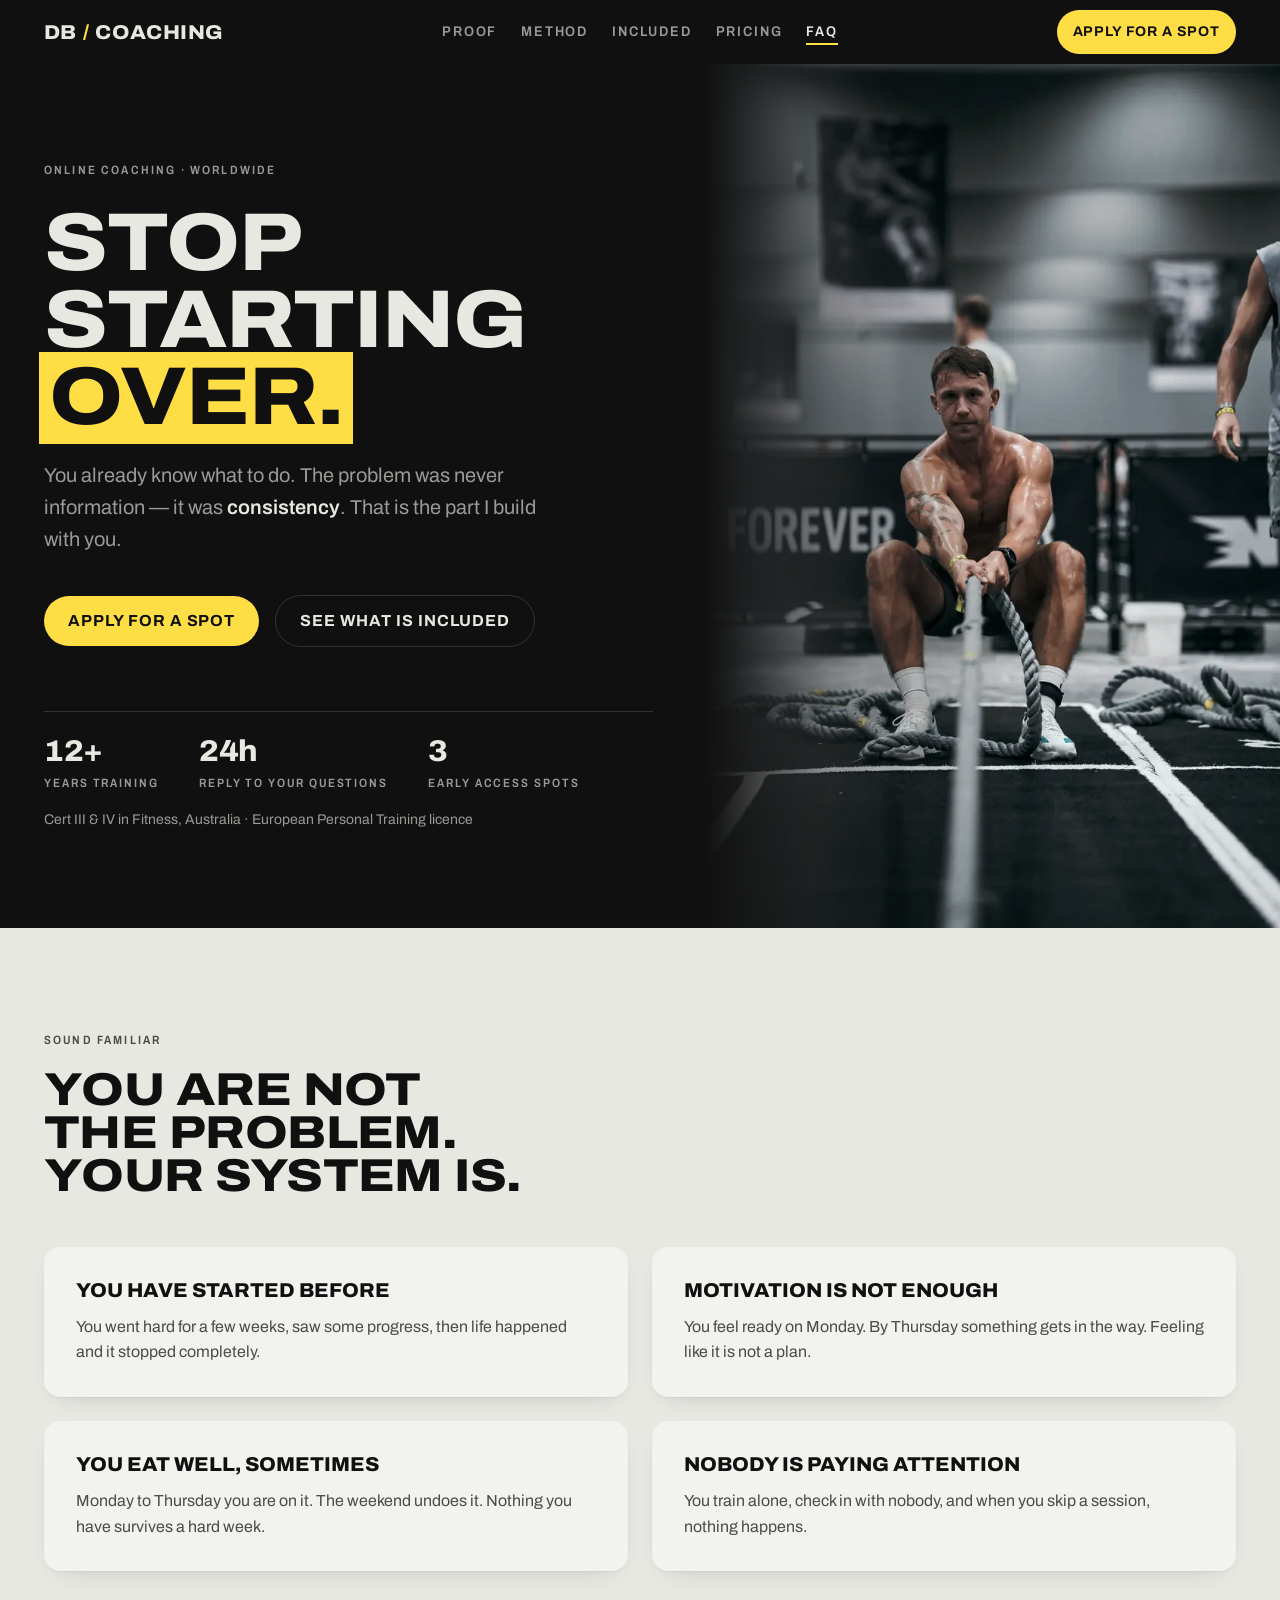
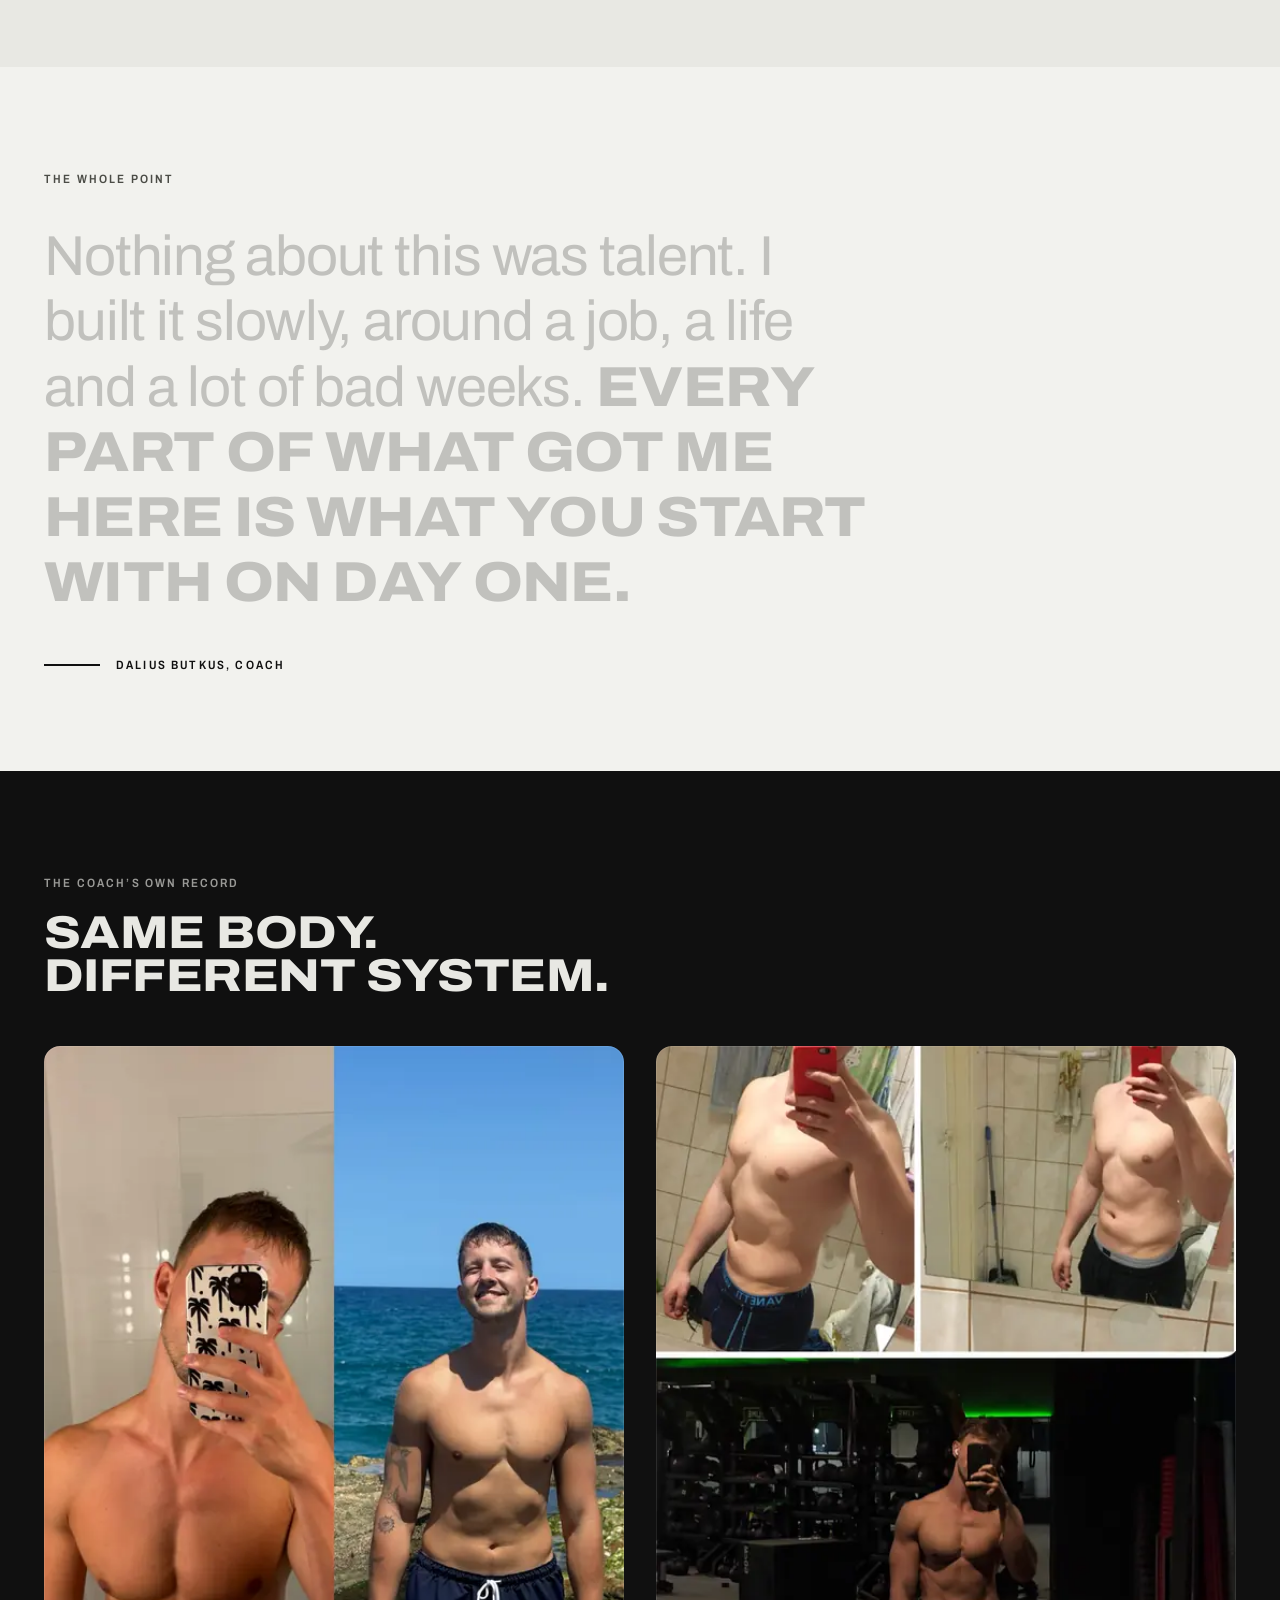
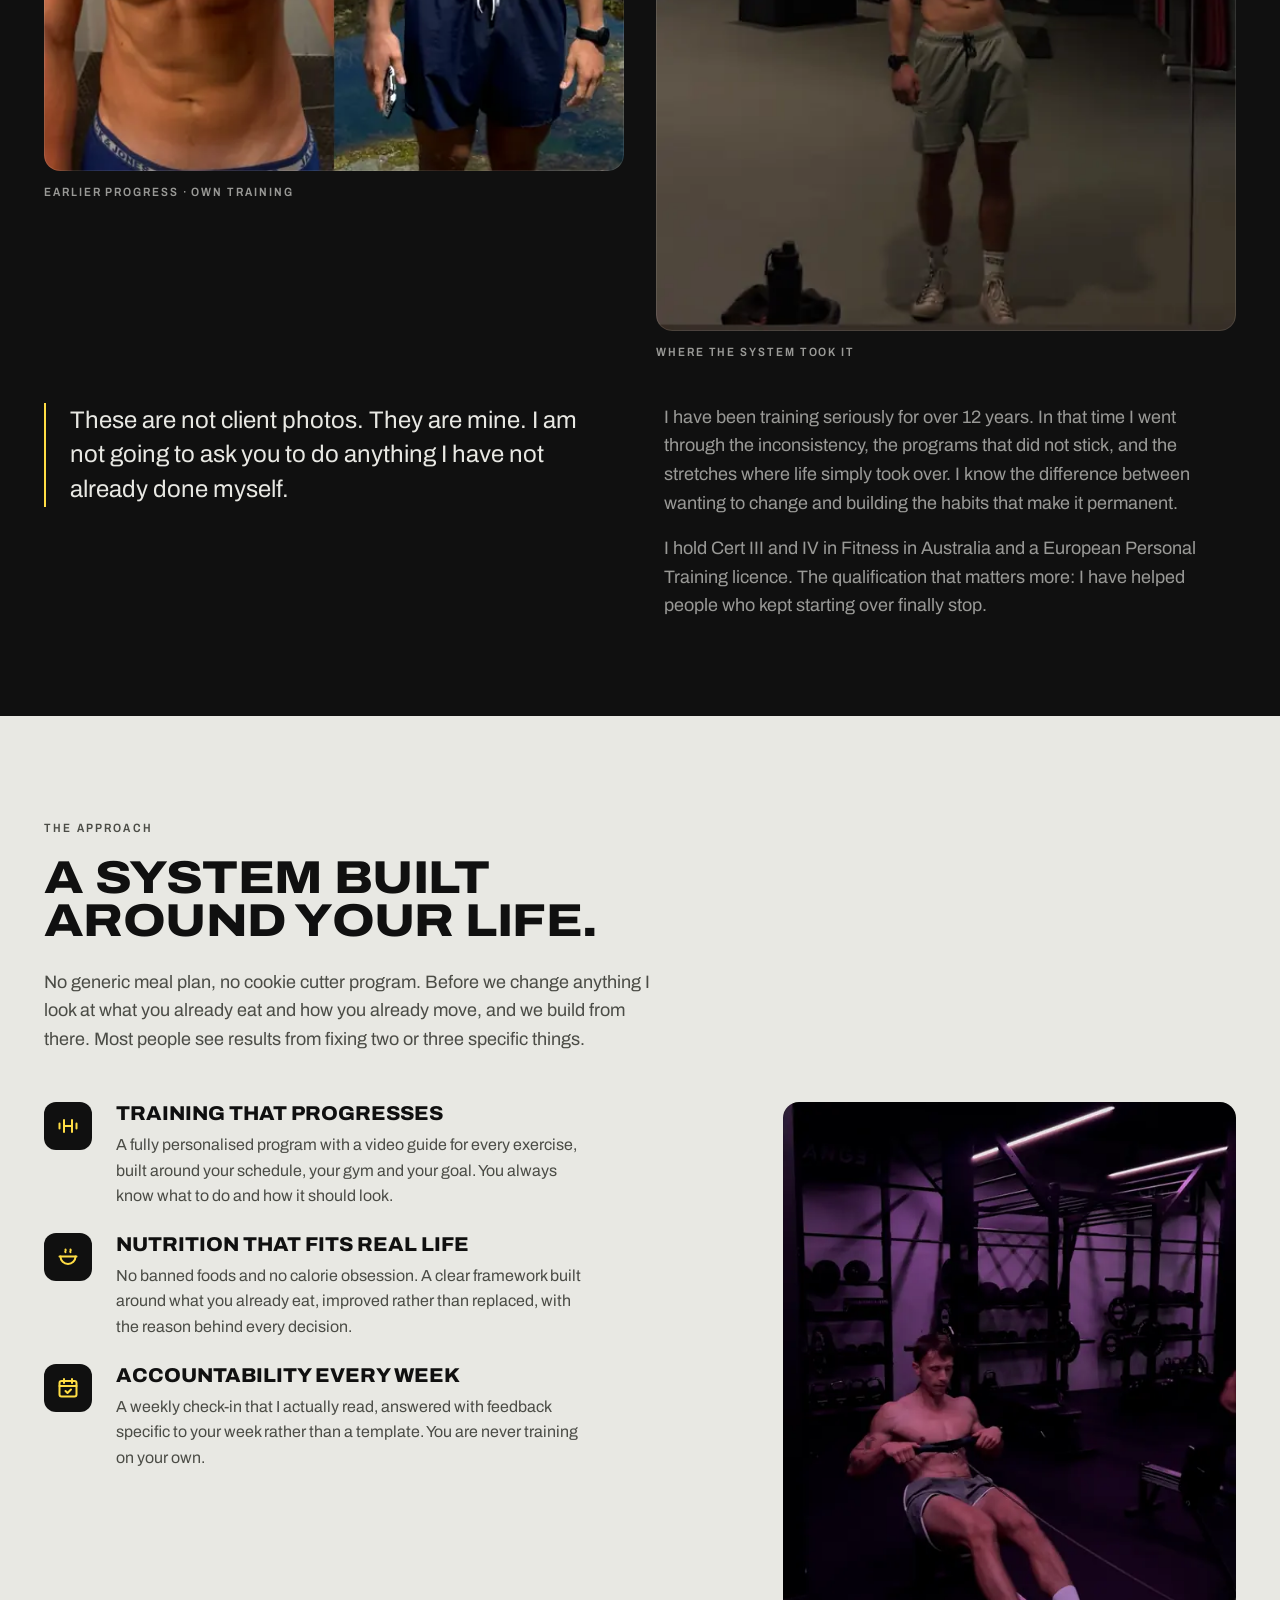
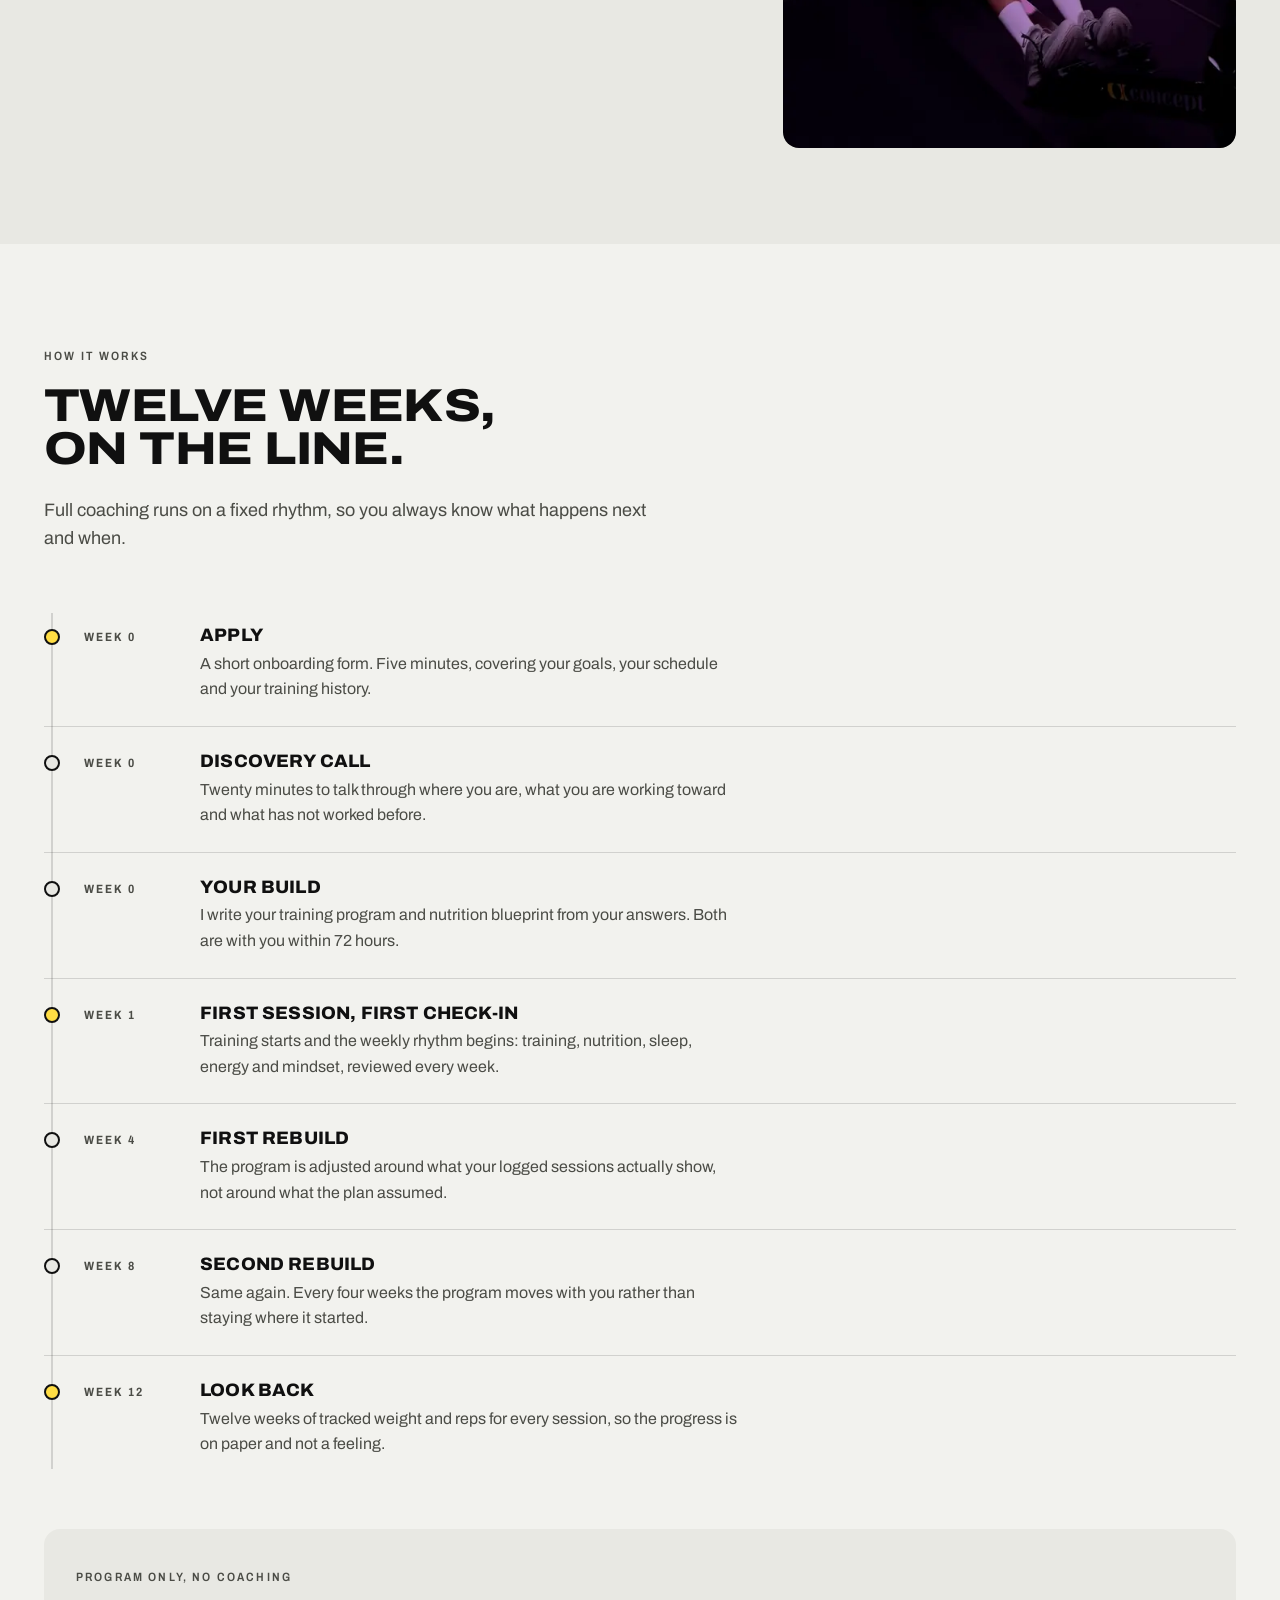
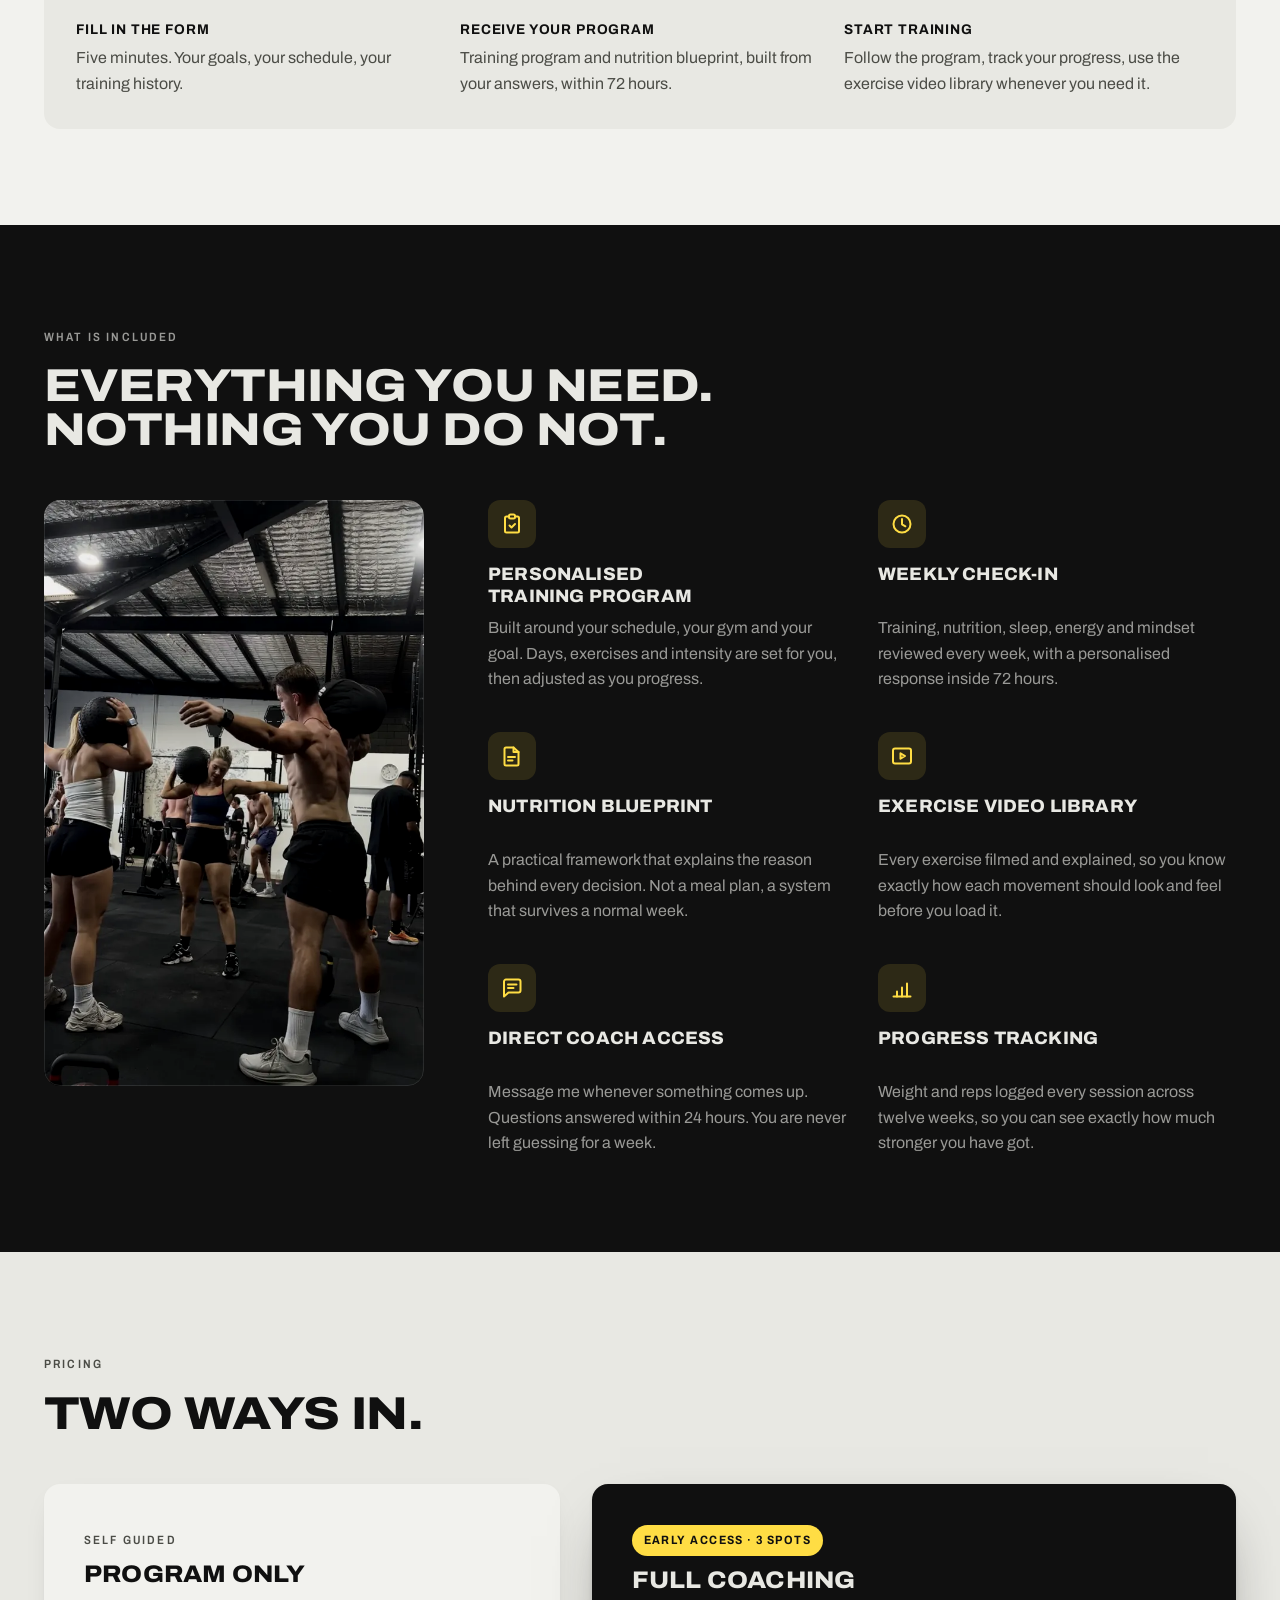
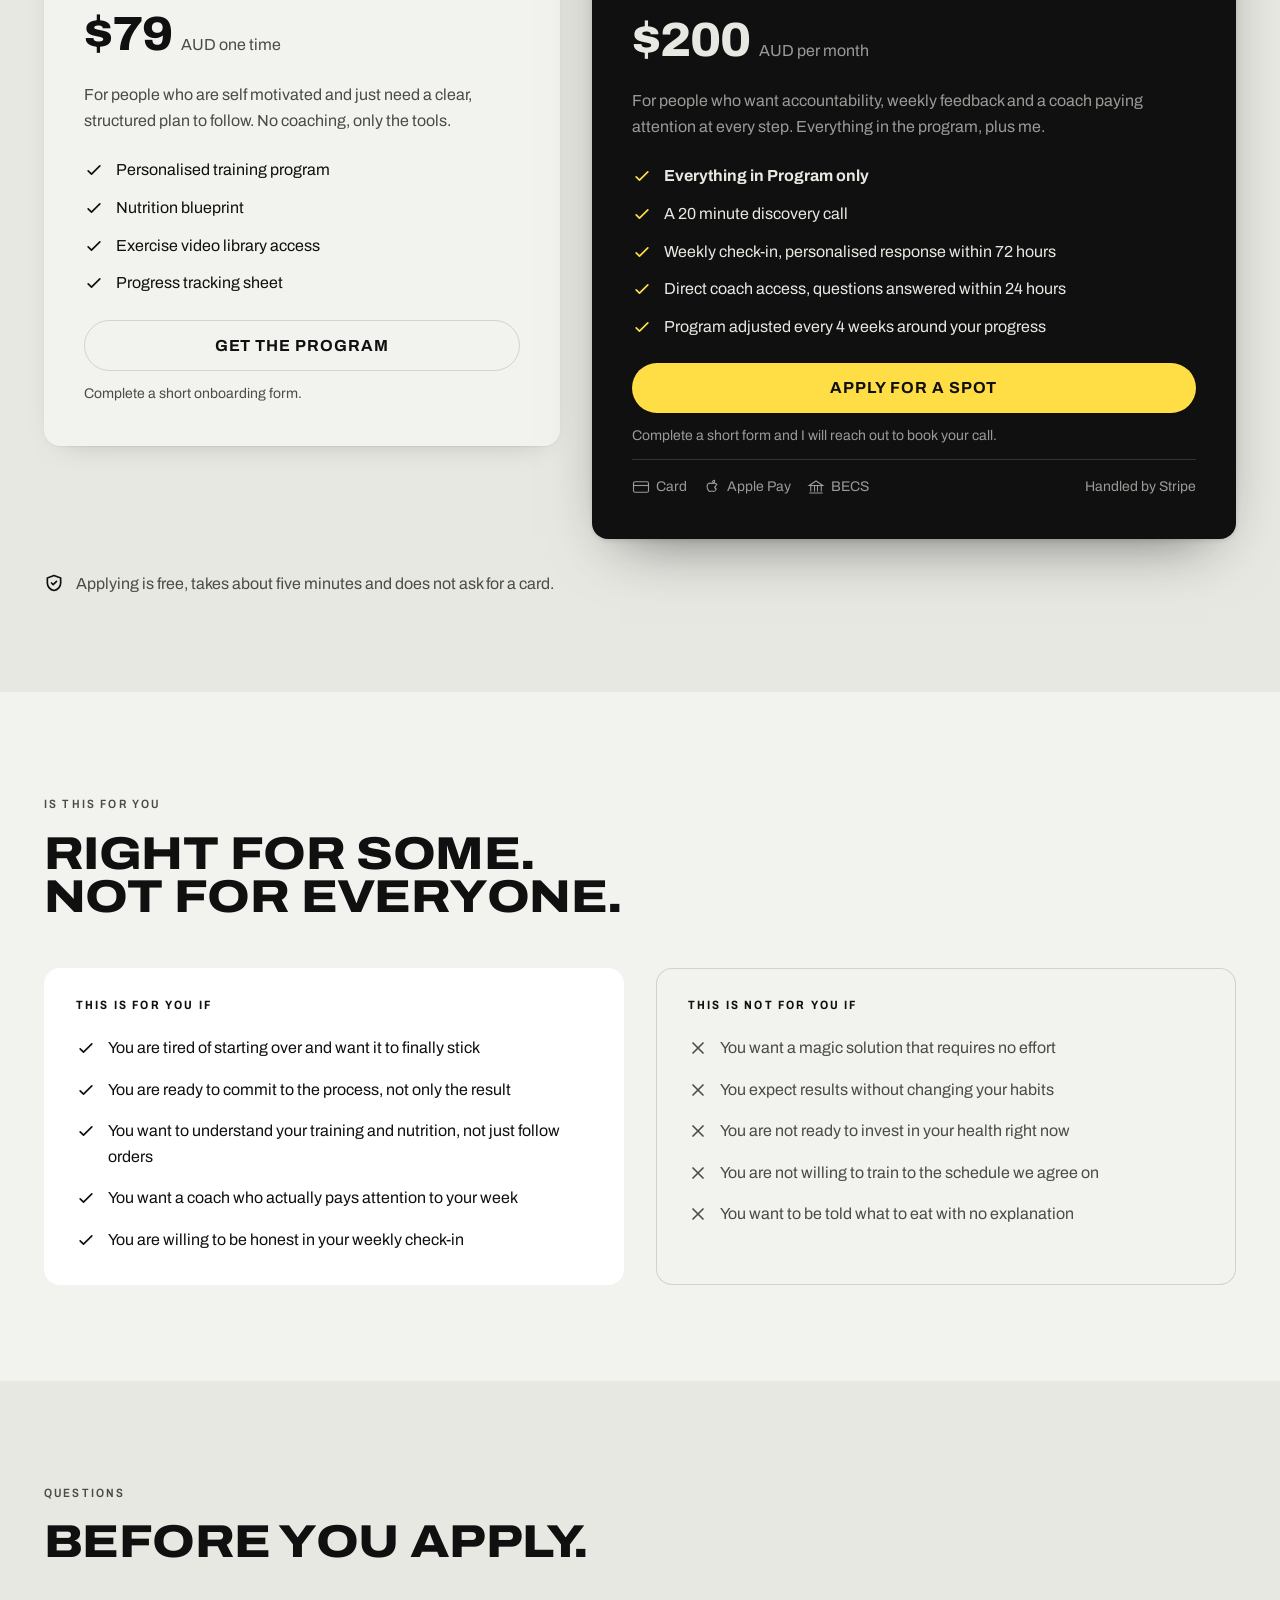
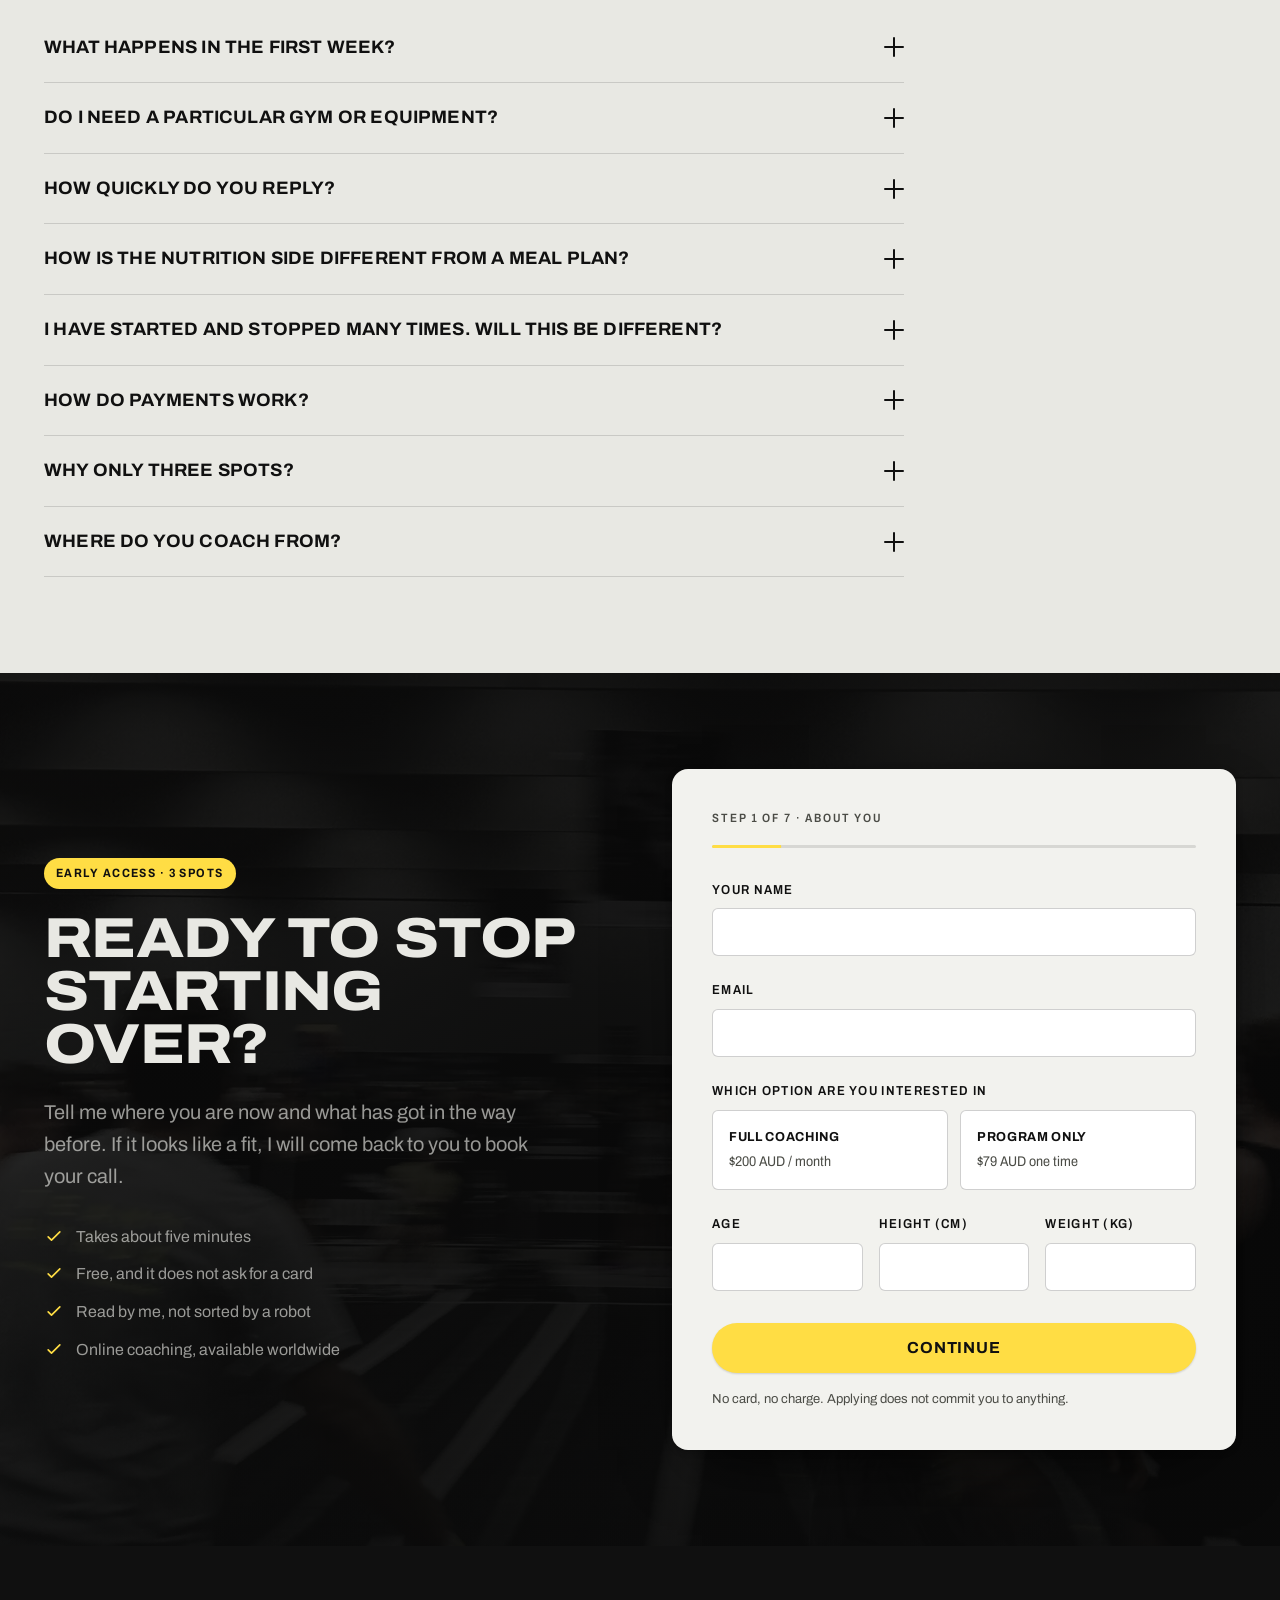
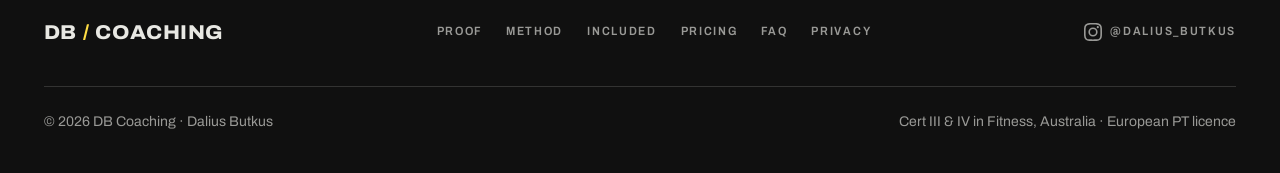
==== commit 3a9770da: "Put the eyebrow text back, keep only the dashes removed The previous commit read the request too bro" ====
--- a/index.html
+++ b/index.html
@@ -762,6 +762,7 @@
   <!-- ===================== HERO ===================== -->
   <section class="hero on-ink" aria-labelledby="hero-h">
     <div class="hero-copy">
+      <p class="label enter" style="--i:0">Online coaching &middot; Worldwide</p>
       <h1 id="hero-h" class="enter" style="--i:1">Stop<br>starting<br><span class="knock">over.</span></h1>
       <p class="hero-lede enter" style="--i:2">You already know what to do. The problem was never information &mdash; it was <strong>consistency</strong>. That is the part I build with you.</p>
       <div class="hero-cta enter" style="--i:3">
@@ -796,6 +797,7 @@
   <!-- ===================== PROBLEM ===================== -->
   <section class="section section--paper" aria-labelledby="problem-h">
     <div class="shell">
+      <p class="label reveal">Sound familiar</p>
       <h2 class="h2 section-head reveal" id="problem-h" style="--i:1">You are not the problem. Your system is.</h2>
       <div class="problem-grid">
         <article class="card reveal" style="--i:0">
@@ -821,6 +823,7 @@
   <!-- ===================== MISSION ===================== -->
   <section class="section section--surface mission" aria-labelledby="mission-h">
     <div class="shell">
+      <p class="label reveal">The whole point</p>
       <h2 class="sr-only" id="mission-h">The mission behind the coaching</h2>
       <p class="mission-copy" id="missionCopy"><span class="w">Nothing</span> <span class="w">about</span> <span class="w">this</span> <span class="w">was</span> <span class="w">talent.</span> <span class="w">I</span> <span class="w">built</span> <span class="w">it</span> <span class="w">slowly,</span> <span class="w">around</span> <span class="w">a</span> <span class="w">job,</span> <span class="w">a</span> <span class="w">life</span> <span class="w">and</span> <span class="w">a</span> <span class="w">lot</span> <span class="w">of</span> <span class="w">bad</span> <span class="w">weeks.</span> <span class="w hl">Every</span> <span class="w hl">part</span> <span class="w hl">of</span> <span class="w hl">what</span> <span class="w hl">got</span> <span class="w hl">me</span> <span class="w hl">here</span> <span class="w hl">is</span> <span class="w hl">what</span> <span class="w hl">you</span> <span class="w hl">start</span> <span class="w hl">with</span> <span class="w hl">on</span> <span class="w hl">day</span> <span class="w hl">one.</span></p>
       <div class="mission-sign reveal">
@@ -833,6 +836,7 @@
   <!-- ===================== PROOF ===================== -->
   <section class="section section--ink on-ink" id="proof" aria-labelledby="proof-h">
     <div class="shell">
+      <p class="label reveal">The coach&rsquo;s own record</p>
       <h2 class="h2 section-head reveal" id="proof-h" style="--i:1">Same body. Different system.</h2>
       <div class="proof-grid">
         <figure class="reveal" style="--i:0">
@@ -869,6 +873,7 @@
   <!-- ===================== METHOD ===================== -->
   <section class="section section--paper" id="method" aria-labelledby="method-h">
     <div class="shell">
+      <p class="label reveal">The approach</p>
       <h2 class="h2 section-head reveal" id="method-h" style="--i:1">A system built around your life.</h2>
       <p class="section-intro lede reveal" style="--i:2">No generic meal plan, no cookie cutter program. Before we change anything I look at what you already eat and how you already move, and we build from there. Most people see results from fixing two or three specific things.</p>
       <div class="method-grid">
@@ -909,6 +914,7 @@
   <!-- ===================== SPLIT SHEET ===================== -->
   <section class="section section--surface" id="how" aria-labelledby="how-h">
     <div class="shell">
+      <p class="label reveal">How it works</p>
       <h2 class="h2 section-head reveal" id="how-h" style="--i:1">Twelve weeks, on the line.</h2>
       <p class="section-intro lede reveal" style="--i:2">Full coaching runs on a fixed rhythm, so you always know what happens next and when.</p>
 
@@ -966,6 +972,7 @@
   <!-- ===================== INCLUDED ===================== -->
   <section class="section section--ink on-ink" id="included" aria-labelledby="inc-h">
     <div class="shell">
+      <p class="label reveal">What is included</p>
       <h2 class="h2 section-head reveal" id="inc-h" style="--i:1">Everything you need. Nothing you do not.</h2>
       <div class="inc-grid">
         <div class="inc-media reveal">
@@ -1014,10 +1021,12 @@
   <!-- ===================== PRICING ===================== -->
   <section class="section section--paper" id="pricing" aria-labelledby="price-h">
     <div class="shell">
+      <p class="label reveal">Pricing</p>
       <h2 class="h2 section-head reveal" id="price-h" style="--i:1">Two ways in.</h2>
       <div class="plans">
         <article class="plan reveal">
           <div>
+            <p class="label" style="margin-bottom:var(--s-100)">Self guided</p>
             <h3 class="plan-name">Program only</h3>
           </div>
           <div class="plan-price">$79 <span>AUD one time</span></div>
@@ -1070,6 +1079,7 @@
   <!-- ===================== FIT ===================== -->
   <section class="section section--surface" aria-labelledby="fit-h">
     <div class="shell">
+      <p class="label reveal">Is this for you</p>
       <h2 class="h2 section-head reveal" id="fit-h" style="--i:1">Right for some. Not for everyone.</h2>
       <div class="fit-grid">
         <div class="fit-col fit-col--yes reveal">
@@ -1099,6 +1109,7 @@
   <!-- ===================== FAQ ===================== -->
   <section class="section section--paper" id="faq" aria-labelledby="faq-h">
     <div class="shell">
+      <p class="label reveal">Questions</p>
       <h2 class="h2 section-head reveal" id="faq-h" style="--i:1">Before you apply.</h2>
       <div class="faq" id="faqList">
 
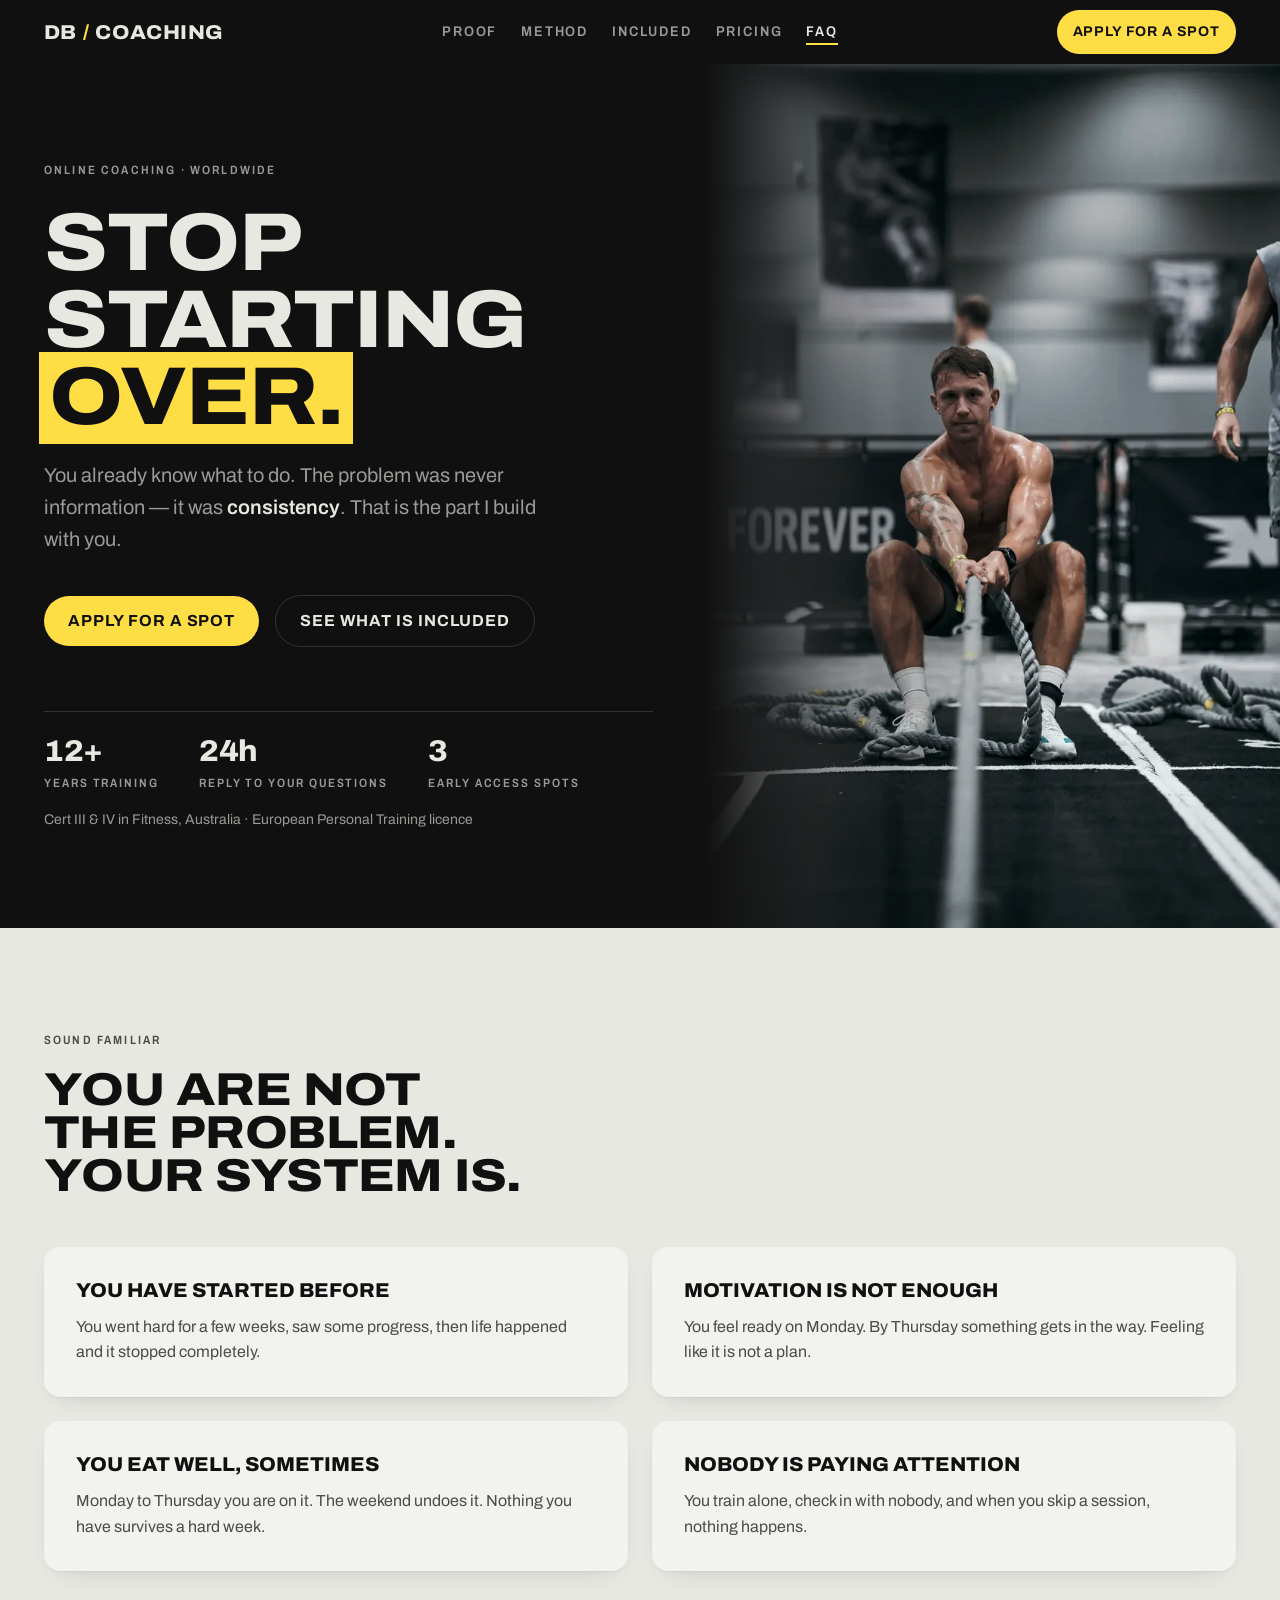
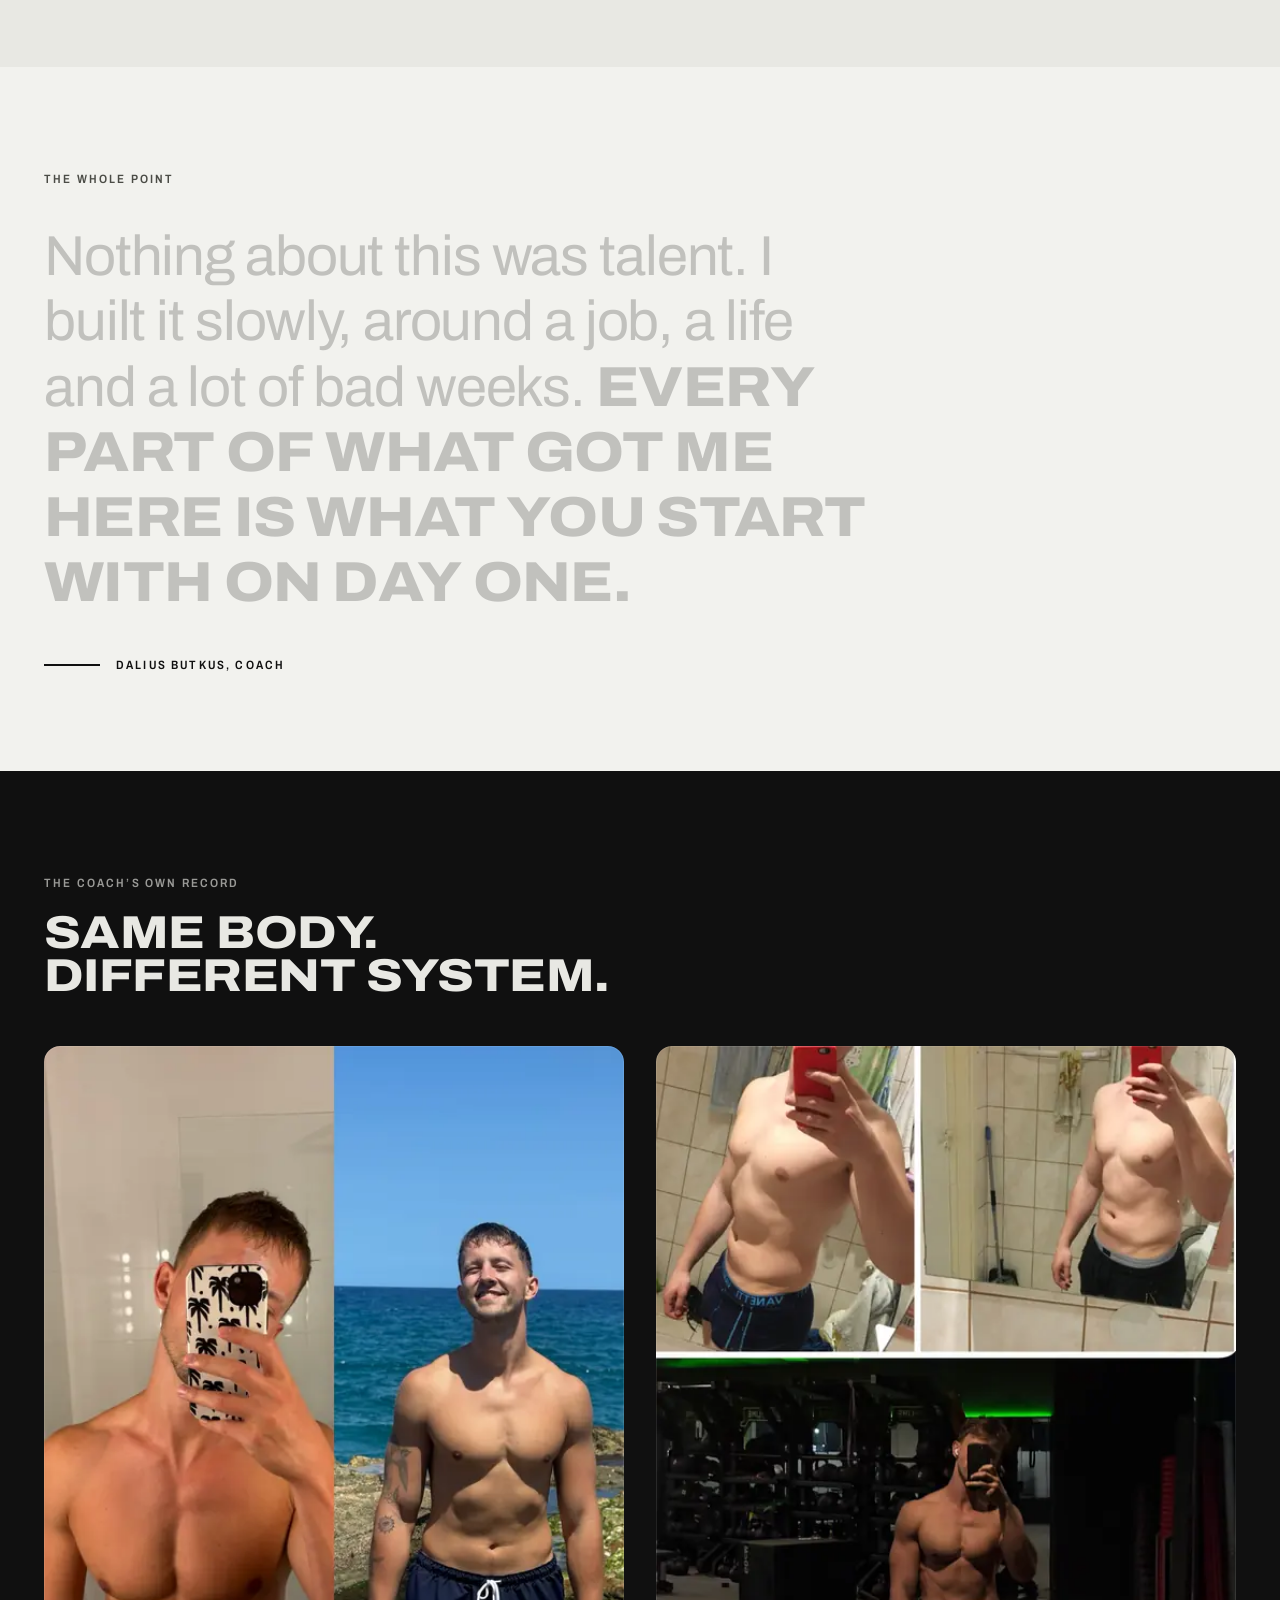
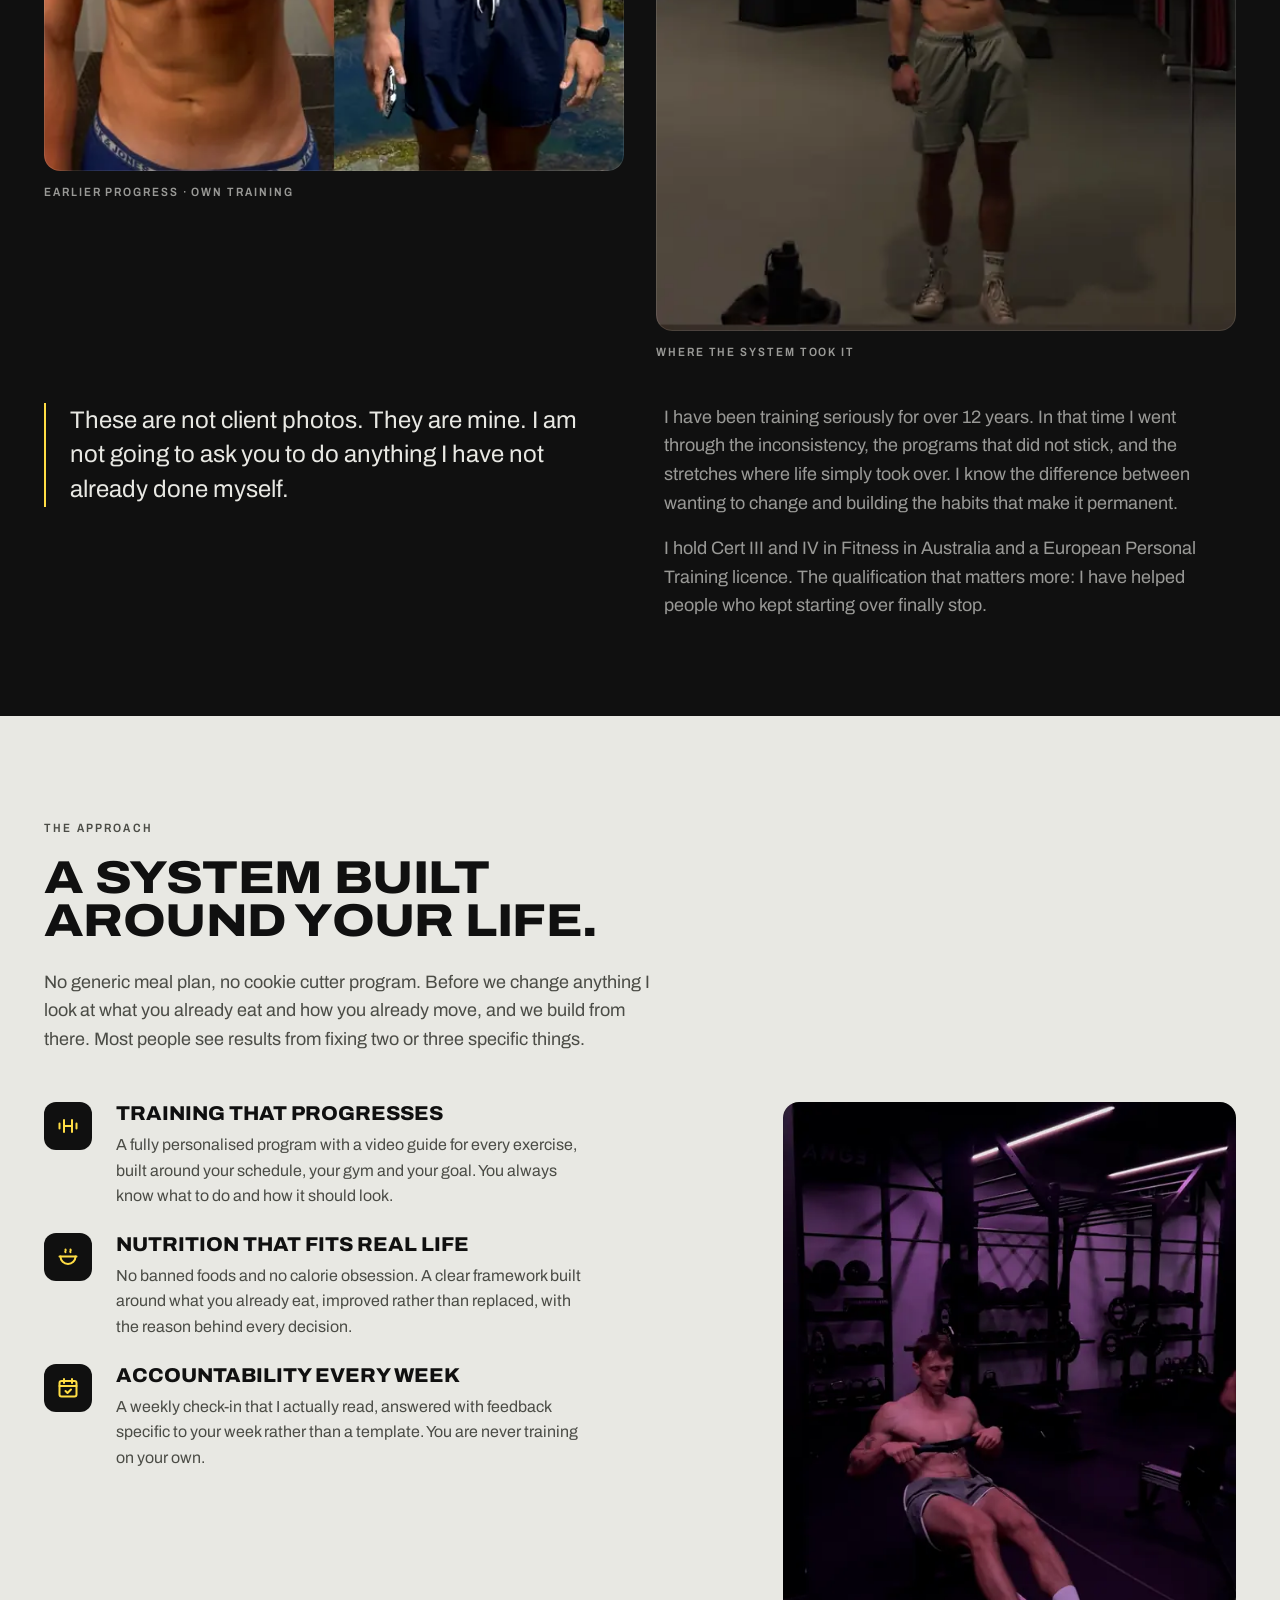
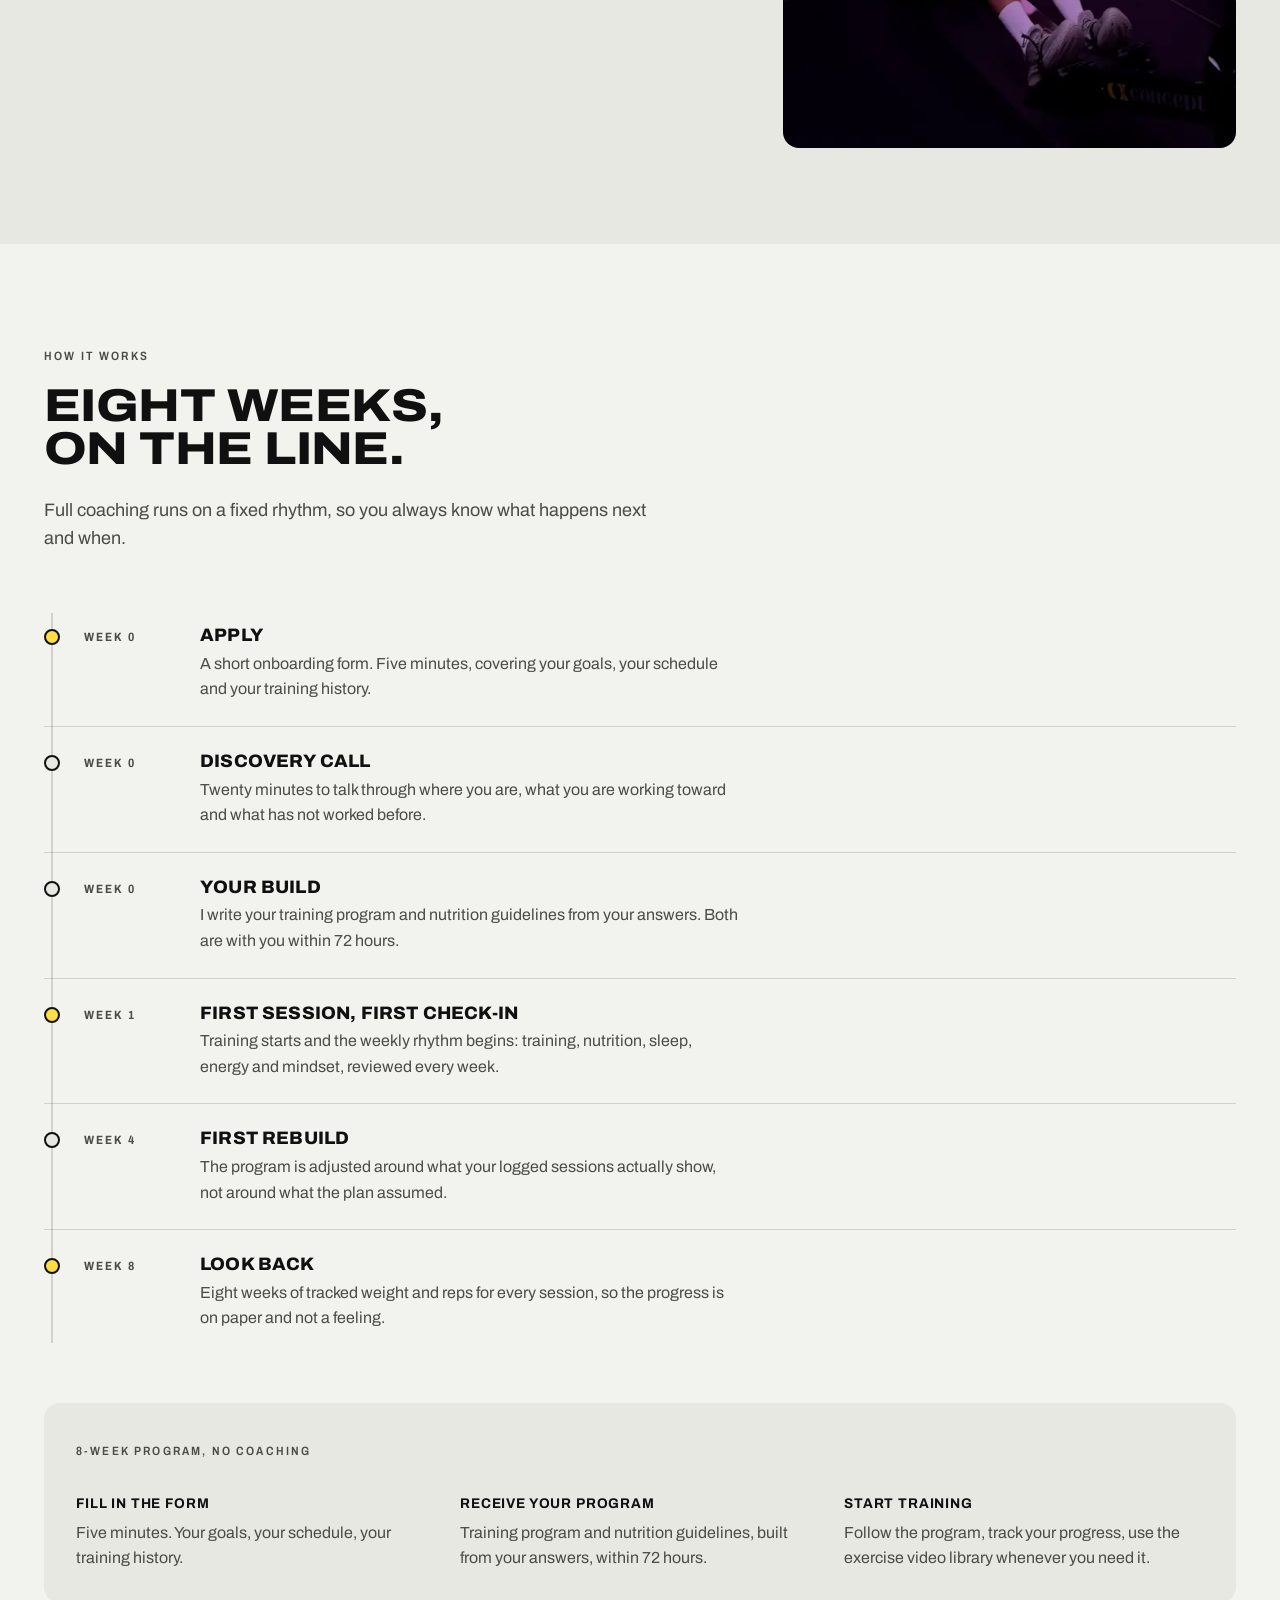
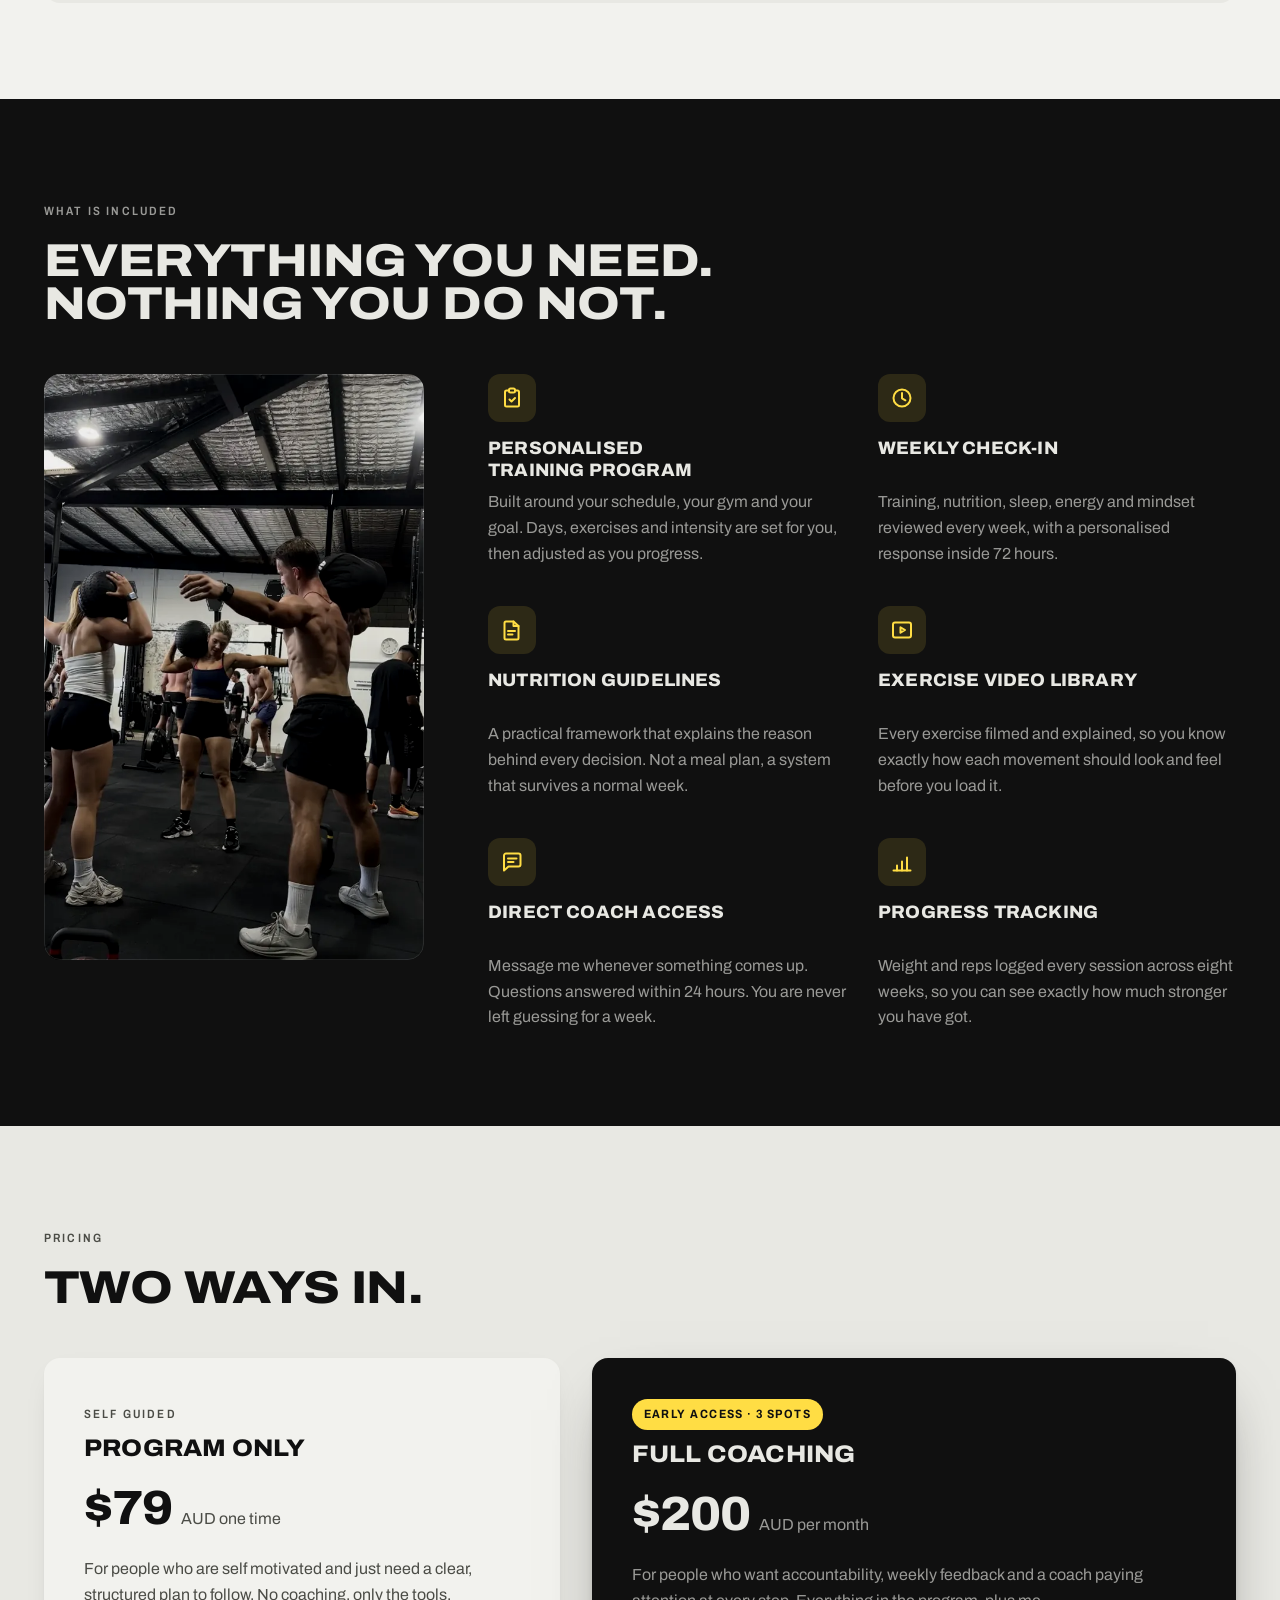
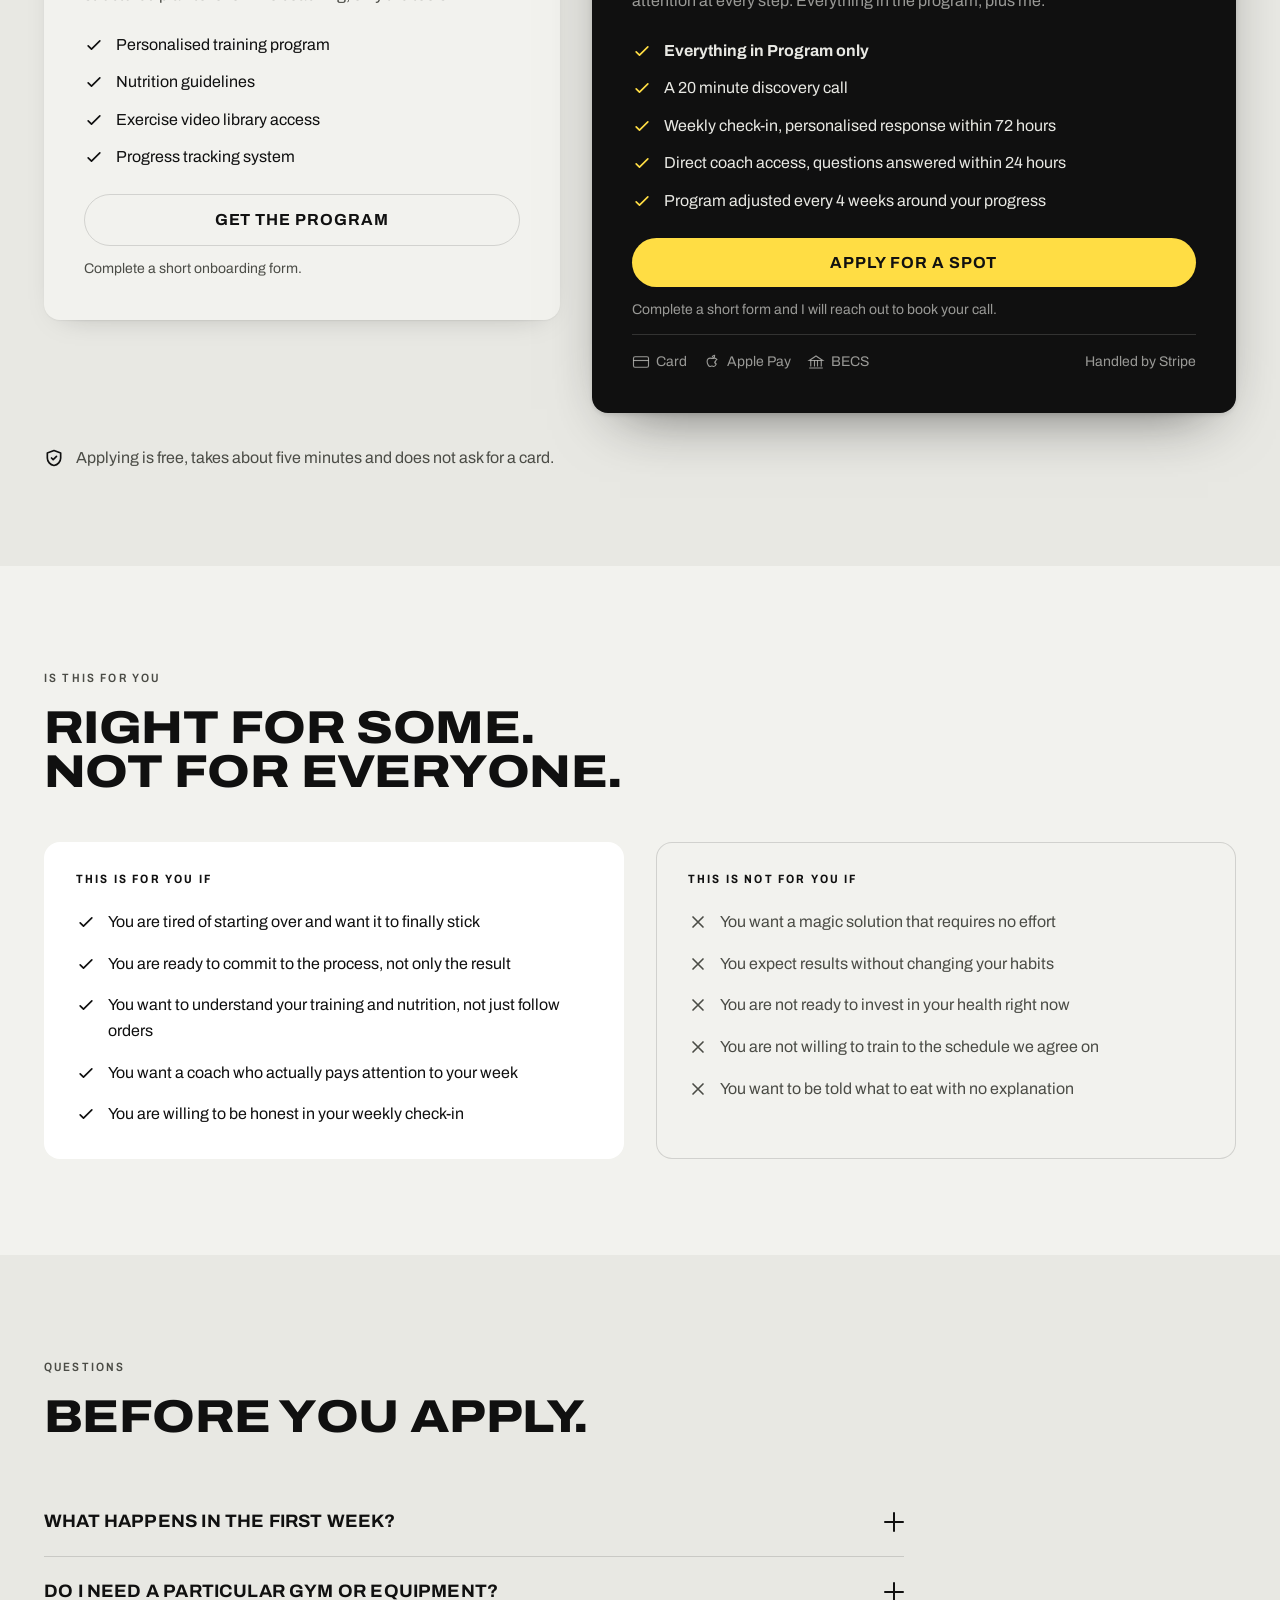
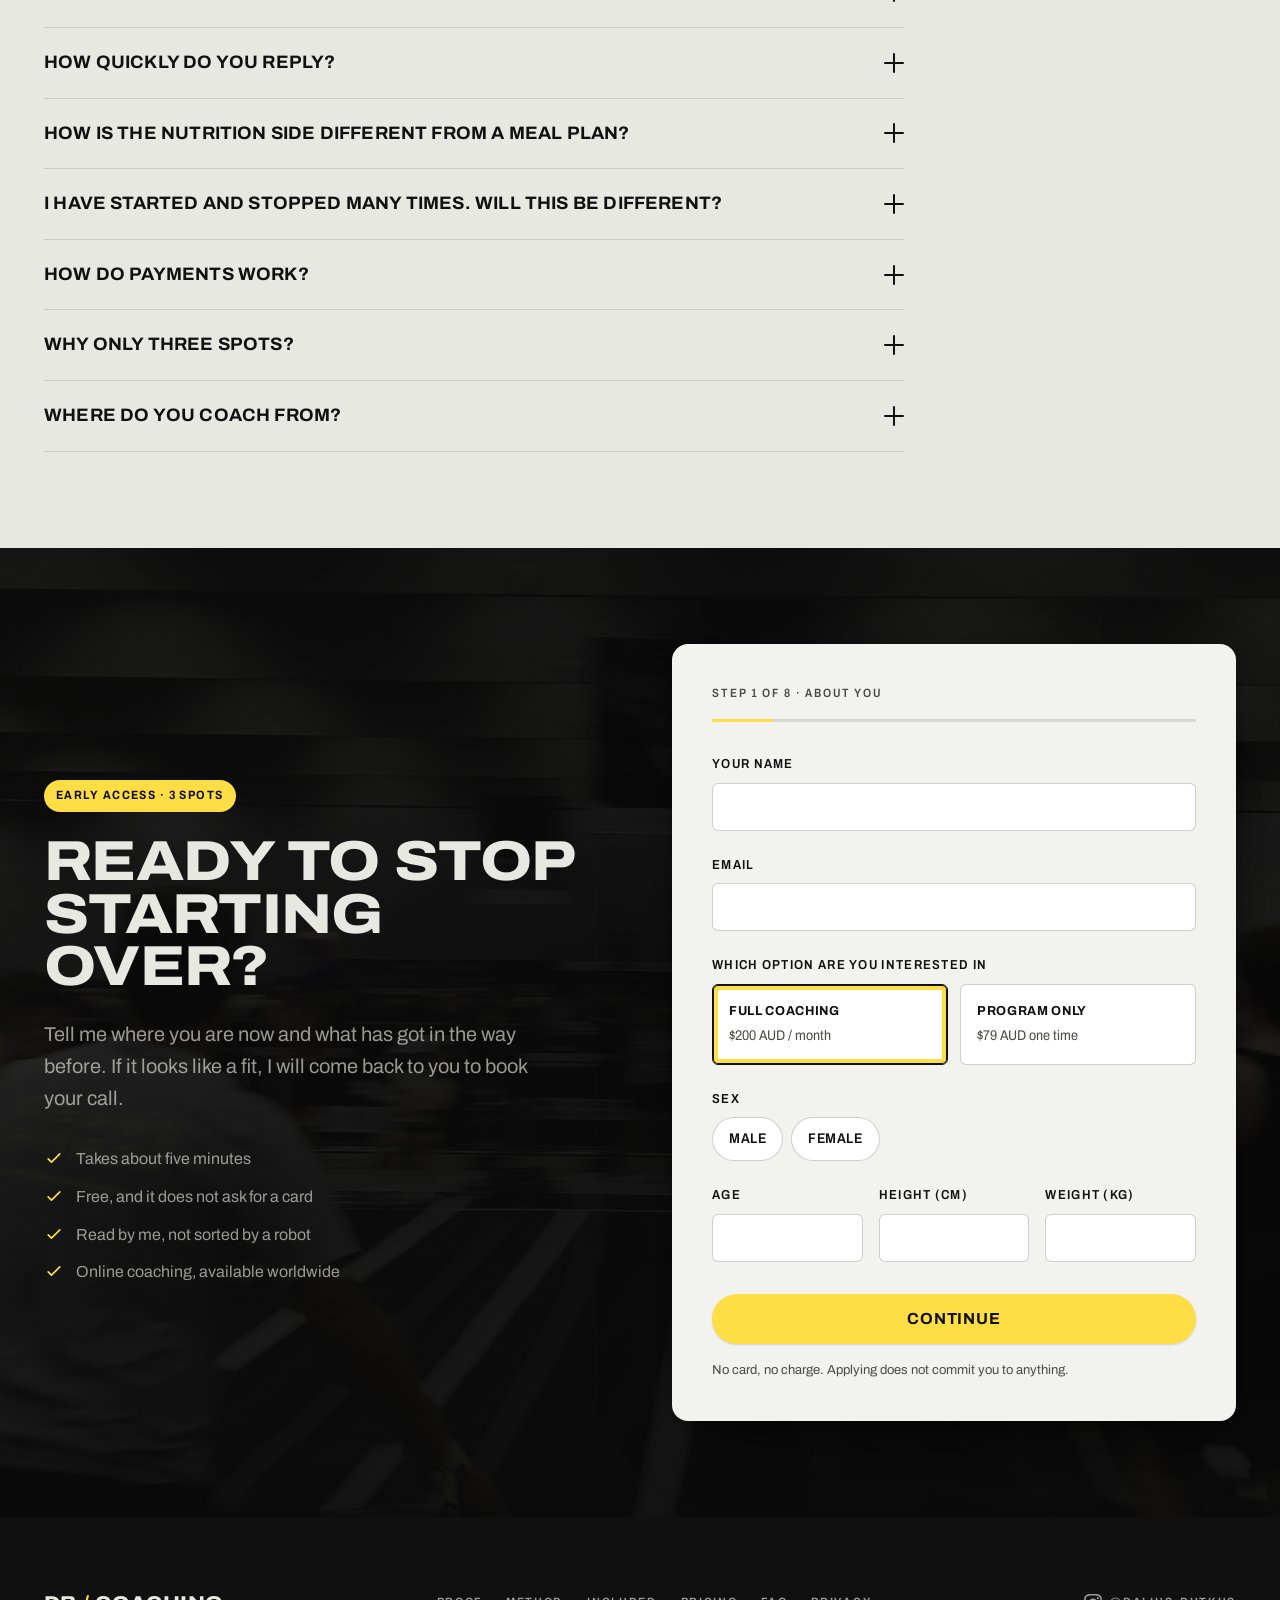
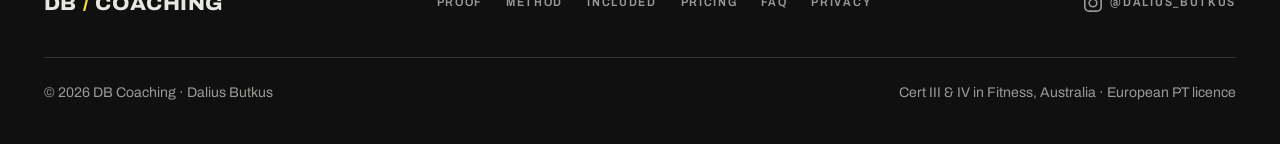
==== commit 6865e99a: "Bring English/AUD site to parity with the Lithuanian site - Program length: 12 weeks -> 8 weeks (tim" ====
--- a/index.html
+++ b/index.html
@@ -10,8 +10,8 @@
 <head>
 <meta charset="UTF-8">
 <meta name="viewport" content="width=device-width, initial-scale=1">
-<title>DB Coaching — Online Personal Training with Dalius Butkus</title>
-<meta name="description" content="Online coaching for people who keep starting over. A training program, a nutrition blueprint and a weekly check-in that a real coach actually reads. Program from $79 AUD, full coaching from $200 AUD a month.">
+<title>DB Coaching | Online Training</title>
+<meta name="description" content="Online coaching for people who keep starting over. A training program, nutrition guidelines and a weekly check-in that a real coach actually reads. Program from $79 AUD, full coaching from $200 AUD a month.">
 <link rel="canonical" href="https://dalius-b.github.io/DBcoaching/">
 <meta name="theme-color" content="#101010">
 
@@ -193,6 +193,11 @@
 .btn-ghost:hover { border-color: var(--ink); background: rgba(16,16,16,0.05); }
 .on-ink .btn-ghost { border-color: var(--hair-paper); color: var(--paper); }
 .on-ink .btn-ghost:hover { border-color: var(--paper); background: rgba(232,232,227,0.08); }
+/* .form-card keeps a light surface even inside .on-ink sections (the apply
+   form), so its ghost button needs the light-mode border/text back, or it
+   nearly vanishes against the card. */
+.on-ink .form-card .btn-ghost { border-color: var(--hair-ink); color: var(--ink); }
+.on-ink .form-card .btn-ghost:hover { border-color: var(--ink); background: rgba(16,16,16,0.05); }
 .btn-sm { min-height: 44px; font-size: 0.875rem; padding: var(--s-75) var(--s-200); }
 
 /* ============================================================
@@ -373,7 +378,7 @@
 .method-media::after { content: ""; position: absolute; inset: 0; outline: 1px solid rgba(16,16,16,0.10); outline-offset: -1px; border-radius: var(--r-lg); }
 
 /* ============================================================
-   12. SPLIT SHEET (the 12-week line)
+   12. SPLIT SHEET (the 8-week line)
    ============================================================ */
 .sheet { margin-top: var(--s-600); position: relative; }
 .sheet-rail { position: absolute; left: 7px; top: 12px; bottom: 12px; width: 2px; background: rgba(16,16,16,0.14); }
@@ -915,7 +920,7 @@
   <section class="section section--surface" id="how" aria-labelledby="how-h">
     <div class="shell">
       <p class="label reveal">How it works</p>
-      <h2 class="h2 section-head reveal" id="how-h" style="--i:1">Twelve weeks, on the line.</h2>
+      <h2 class="h2 section-head reveal" id="how-h" style="--i:1">Eight weeks, on the line.</h2>
       <p class="section-intro lede reveal" style="--i:2">Full coaching runs on a fixed rhythm, so you always know what happens next and when.</p>
 
       <div class="sheet" id="sheet">
@@ -934,7 +939,7 @@
         <div class="split reveal">
           <span class="dot" aria-hidden="true"></span>
           <span class="split-w">Week 0</span>
-          <div class="split-b"><h3>Your build</h3><p>I write your training program and nutrition blueprint from your answers. Both are with you within 72 hours.</p></div>
+          <div class="split-b"><h3>Your build</h3><p>I write your training program and nutrition guidelines from your answers. Both are with you within 72 hours.</p></div>
         </div>
         <div class="split is-key reveal">
           <span class="dot" aria-hidden="true"></span>
@@ -946,23 +951,18 @@
           <span class="split-w">Week 4</span>
           <div class="split-b"><h3>First rebuild</h3><p>The program is adjusted around what your logged sessions actually show, not around what the plan assumed.</p></div>
         </div>
-        <div class="split reveal">
+        <div class="split is-key reveal">
           <span class="dot" aria-hidden="true"></span>
           <span class="split-w">Week 8</span>
-          <div class="split-b"><h3>Second rebuild</h3><p>Same again. Every four weeks the program moves with you rather than staying where it started.</p></div>
-        </div>
-        <div class="split is-key reveal">
-          <span class="dot" aria-hidden="true"></span>
-          <span class="split-w">Week 12</span>
-          <div class="split-b"><h3>Look back</h3><p>Twelve weeks of tracked weight and reps for every session, so the progress is on paper and not a feeling.</p></div>
+          <div class="split-b"><h3>Look back</h3><p>Eight weeks of tracked weight and reps for every session, so the progress is on paper and not a feeling.</p></div>
         </div>
       </div>
 
       <div class="track-alt reveal">
-        <p class="label" style="margin-bottom:var(--s-200)">Program only, no coaching</p>
+        <p class="label" style="margin-bottom:var(--s-200)">8-week program, no coaching</p>
         <div class="track-alt-steps">
           <p><strong>Fill in the form</strong>Five minutes. Your goals, your schedule, your training history.</p>
-          <p><strong>Receive your program</strong>Training program and nutrition blueprint, built from your answers, within 72 hours.</p>
+          <p><strong>Receive your program</strong>Training program and nutrition guidelines, built from your answers, within 72 hours.</p>
           <p><strong>Start training</strong>Follow the program, track your progress, use the exercise video library whenever you need it.</p>
         </div>
       </div>
@@ -995,7 +995,7 @@
           </article>
           <article class="inc-item reveal" style="--i:2">
             <span class="ico" aria-hidden="true"><svg viewBox="0 0 24 24"><path d="M6 3.5h7.5L18.5 8v12a1.5 1.5 0 0 1-1.5 1.5H6A1.5 1.5 0 0 1 4.5 20V5A1.5 1.5 0 0 1 6 3.5Z"/><path d="M13.5 3.5V8h5"/><path d="M8 13h7M8 16.5h4.5"/></svg></span>
-            <h3>Nutrition blueprint</h3>
+            <h3>Nutrition guidelines</h3>
             <p>A practical framework that explains the reason behind every decision. Not a meal plan, a system that survives a normal week.</p>
           </article>
           <article class="inc-item reveal" style="--i:3">
@@ -1011,7 +1011,7 @@
           <article class="inc-item reveal" style="--i:5">
             <span class="ico" aria-hidden="true"><svg viewBox="0 0 24 24"><path d="M3.5 20.5h17"/><path d="M7 20.5v-5M12 20.5v-9M17 20.5v-13"/></svg></span>
             <h3>Progress tracking</h3>
-            <p>Weight and reps logged every session across twelve weeks, so you can see exactly how much stronger you have got.</p>
+            <p>Weight and reps logged every session across eight weeks, so you can see exactly how much stronger you have got.</p>
           </article>
         </div>
       </div>
@@ -1033,9 +1033,9 @@
           <p class="plan-desc">For people who are self motivated and just need a clear, structured plan to follow. No coaching, only the tools.</p>
           <ul>
             <li><span class="tick"><svg viewBox="0 0 24 24"><path d="m5 13 4 4L19 7"/></svg></span>Personalised training program</li>
-            <li><span class="tick"><svg viewBox="0 0 24 24"><path d="m5 13 4 4L19 7"/></svg></span>Nutrition blueprint</li>
+            <li><span class="tick"><svg viewBox="0 0 24 24"><path d="m5 13 4 4L19 7"/></svg></span>Nutrition guidelines</li>
             <li><span class="tick"><svg viewBox="0 0 24 24"><path d="m5 13 4 4L19 7"/></svg></span>Exercise video library access</li>
-            <li><span class="tick"><svg viewBox="0 0 24 24"><path d="m5 13 4 4L19 7"/></svg></span>Progress tracking sheet</li>
+            <li><span class="tick"><svg viewBox="0 0 24 24"><path d="m5 13 4 4L19 7"/></svg></span>Progress tracking system</li>
           </ul>
           <div class="plan-foot">
             <a class="btn btn-ghost" href="#apply" data-plan="program">Get the program</a>
@@ -1115,7 +1115,7 @@
 
         <div class="qa">
           <h3><button class="qa-btn" type="button" aria-expanded="false" aria-controls="qa1">What happens in the first week?<span class="qa-sign" aria-hidden="true"></span></button></h3>
-          <div class="qa-panel" id="qa1" role="region"><div class="qa-panel-in">You fill in a short form, we do a 20 minute discovery call, and I write your training program and nutrition blueprint from your answers. Both are with you within 72 hours. Training and the weekly check-in start from there.</div></div>
+          <div class="qa-panel" id="qa1" role="region"><div class="qa-panel-in">You fill in a short form, we do a 20 minute discovery call, and I write your training program and nutrition guidelines from your answers. Both are with you within 72 hours. Training and the weekly check-in start from there.</div></div>
         </div>
 
         <div class="qa">
@@ -1130,7 +1130,7 @@
 
         <div class="qa">
           <h3><button class="qa-btn" type="button" aria-expanded="false" aria-controls="qa4">How is the nutrition side different from a meal plan?<span class="qa-sign" aria-hidden="true"></span></button></h3>
-          <div class="qa-panel" id="qa4" role="region"><div class="qa-panel-in">A meal plan tells you what to eat and falls apart the first time real life gets in the way. The blueprint is a framework built around what you already eat, with no banned foods and no calorie obsession, and it explains the reason behind every decision so you can make the call yourself.</div></div>
+          <div class="qa-panel" id="qa4" role="region"><div class="qa-panel-in">A meal plan tells you what to eat and falls apart the first time real life gets in the way. The guidelines are a framework built around what you already eat, with no banned foods and no calorie obsession, and they explain the reason behind every decision so you can make the call yourself.</div></div>
         </div>
 
         <div class="qa">
@@ -1188,9 +1188,9 @@
           <div class="hp" aria-hidden="true"><label>Leave this empty<input type="text" name="botcheck" tabindex="-1" autocomplete="off"></label></div>
 
           <div class="form-head">
-            <span class="form-step-label" id="stepLabel">Step 1 of 7 &middot; About you</span>
+            <span class="form-step-label" id="stepLabel">Step 1 of 8 &middot; About you</span>
           </div>
-          <div class="progress" aria-hidden="true"><i id="progressBar" style="scale:0.1429 1"></i></div>
+          <div class="progress" aria-hidden="true"><i id="progressBar" style="scale:0.125 1"></i></div>
 
           <fieldset class="step" data-step="1">
             <legend>About you</legend>
@@ -1207,13 +1207,21 @@
             <div class="field" role="group" aria-labelledby="lbl-option">
               <span class="legend-inline" id="lbl-option">Which option are you interested in</span>
               <div class="plan-pick">
-                <label class="opt"><input type="radio" name="Which option" value="Full coaching — program plus weekly check-ins and direct coach access" required>
+                <label class="opt"><input type="radio" name="Which option" value="Full coaching — program plus weekly check-ins and direct coach access" required checked>
                   <span><b>Full coaching</b><em>$200 AUD / month</em></span></label>
-                <label class="opt"><input type="radio" name="Which option" value="Program only — training plan and nutrition blueprint">
+                <label class="opt"><input type="radio" name="Which option" value="Program only — training plan and nutrition guidelines">
                   <span><b>Program only</b><em>$79 AUD one time</em></span></label>
               </div>
               <p class="err" id="e-option" aria-live="polite"></p>
             </div>
+            <div class="field" role="group" aria-labelledby="lbl-sex">
+              <span class="legend-inline" id="lbl-sex">Sex</span>
+            <div class="chips" role="radiogroup" aria-labelledby="lbl-sex">
+              <label class="chip-opt"><input type="radio" name="Sex" value="Male" required><span>Male</span></label>
+              <label class="chip-opt"><input type="radio" name="Sex" value="Female"><span>Female</span></label>
+            </div>
+              <p class="err" id="e-sex" aria-live="polite"></p>
+            </div>
             <div class="field-row">
             <div class="field">
               <label for="f-age">Age</label>
@@ -1237,7 +1245,7 @@
             <legend>Your goal</legend>
             <div class="field">
               <label for="f-goal">Describe your goal in your own words</label>
-<textarea id="f-goal" name="Your goal" required placeholder="The honest version is the useful one."></textarea>
+<textarea id="f-goal" name="Your goal" required></textarea>
               <p class="err" id="e-f-goal" aria-live="polite"></p>
             </div>
             <div class="field">
@@ -1267,13 +1275,13 @@
               <p class="err" id="e-followedaprogram" aria-live="polite"></p>
             </div>
             <div class="field">
-              <label for="f-worked">What has worked for you in the past</label>
-<textarea id="f-worked" name="What has worked" required></textarea>
+              <label for="f-worked">If so, what did you like about the program <span class="hint">(optional)</span></label>
+<textarea id="f-worked" name="What has worked"></textarea>
               <p class="err" id="e-f-worked" aria-live="polite"></p>
             </div>
             <div class="field">
-              <label for="f-notworked">What has not worked for you</label>
-<textarea id="f-notworked" name="What has not worked" required></textarea>
+              <label for="f-notworked">What did you not like about it <span class="hint">(optional)</span></label>
+<textarea id="f-notworked" name="What has not worked"></textarea>
               <p class="err" id="e-f-notworked" aria-live="polite"></p>
             </div>
           </fieldset>
@@ -1337,7 +1345,7 @@
           </fieldset>
 
           <fieldset class="step" data-step="6" hidden>
-            <legend>Your life and your food</legend>
+            <legend>Your life</legend>
             <div class="field">
               <label for="f-job">What is your job</label>
 <input id="f-job" name="Job" type="text" required>
@@ -1382,10 +1390,52 @@
 <input id="f-steps" name="Daily steps" type="text" placeholder="Skip if you do not track them">
               <p class="err" id="e-f-steps" aria-live="polite"></p>
             </div>
+          </fieldset>
+
+          <fieldset class="step" data-step="7" hidden>
+            <legend>Your nutrition</legend>
             <div class="field">
               <label for="f-diet">Any dietary restrictions</label>
 <input id="f-diet" name="Dietary restrictions" type="text" required placeholder="Write none if there are none.">
               <p class="err" id="e-f-diet" aria-live="polite"></p>
+            </div>
+            <div class="field">
+              <label for="f-typicalday">Tell me what you typically eat in a day</label>
+<textarea id="f-typicalday" name="Typical eating day" required placeholder="E.g. breakfast, lunch, dinner, snacks — how much, when, and what usually ends up on the plate."></textarea>
+              <p class="err" id="e-f-typicalday" aria-live="polite"></p>
+            </div>
+            <div class="field">
+              <label for="f-mealsperday">How many times a day do you eat</label>
+<select id="f-mealsperday" name="Meals per day" required>
+                <option value="">Choose one</option>
+                <option>1-2</option>
+                <option>3</option>
+                <option>4</option>
+                <option>5 or more</option>
+              </select>
+              <p class="err" id="e-f-mealsperday" aria-live="polite"></p>
+            </div>
+            <div class="field">
+              <label for="f-eatingout">How often do you eat out / order takeaway</label>
+<select id="f-eatingout" name="Eating out or takeaway" required>
+                <option value="">Choose one</option>
+                <option>Almost never</option>
+                <option>1-2 times a week</option>
+                <option>3-5 times a week</option>
+                <option>Almost every day</option>
+              </select>
+              <p class="err" id="e-f-eatingout" aria-live="polite"></p>
+            </div>
+            <div class="field">
+              <label for="f-alcohol">How often do you drink alcohol</label>
+<select id="f-alcohol" name="Alcohol" required>
+                <option value="">Choose one</option>
+                <option>I don't drink</option>
+                <option>Rarely (a few times a month)</option>
+                <option>1-2 times a week</option>
+                <option>3 or more times a week</option>
+              </select>
+              <p class="err" id="e-f-alcohol" aria-live="polite"></p>
             </div>
             <div class="field" role="group" aria-labelledby="lbl-nutritionstruggle">
               <span class="legend-inline" id="lbl-nutritionstruggle">What is your biggest struggle with nutrition <span class="hint">(tick all that apply)</span></span>
@@ -1402,7 +1452,7 @@
             </div>
           </fieldset>
 
-          <fieldset class="step" data-step="7" hidden>
+          <fieldset class="step" data-step="8" hidden>
             <legend>Working together</legend>
             <div class="field">
               <label for="f-expect">What do you expect from me as your coach</label>
@@ -1443,7 +1493,7 @@
             <div class="field">
               <label class="consent" for="f-consent">
                 <input id="f-consent" name="Consent" type="checkbox" value="yes" required>
-                <span>I am happy for Dalius to contact me about this application, and to hold what I have written here, including the health details above, while we are in touch.</span>
+                <span>I agree to be contacted about this application and for my information to be held, including the health details above.</span>
               </label>
               <p class="err" id="e-consent" aria-live="polite"></p>
               <p class="fine"><a href="privacy.html">What happens to what you send</a></p>
@@ -1534,7 +1584,7 @@
     {
       "@type": "FAQPage",
       "mainEntity": [
-        { "@type": "Question", "name": "What happens in the first week?", "acceptedAnswer": { "@type": "Answer", "text": "You fill in a short form, we do a 20 minute discovery call, and your training program and nutrition blueprint are written from your answers and delivered within 72 hours." } },
+        { "@type": "Question", "name": "What happens in the first week?", "acceptedAnswer": { "@type": "Answer", "text": "You fill in a short form, we do a 20 minute discovery call, and your training program and nutrition guidelines are written from your answers and delivered within 72 hours." } },
         { "@type": "Question", "name": "Do I need a particular gym or equipment?", "acceptedAnswer": { "@type": "Answer", "text": "The program is built around the gym you already train in and the days you actually have." } },
         { "@type": "Question", "name": "How quickly do you reply?", "acceptedAnswer": { "@type": "Answer", "text": "Weekly check-ins get a personalised response within 72 hours. Direct messages are answered within 24 hours." } },
         { "@type": "Question", "name": "How do payments work?", "acceptedAnswer": { "@type": "Answer", "text": "Program only is a one time 79 AUD. Full coaching is 200 AUD per month. Payment is handled by Stripe, by card, Apple Pay or BECS direct debit." } }
@@ -1710,7 +1760,7 @@
   var keyEl   = document.getElementById("accessKey");
   var reduce  = window.matchMedia("(prefers-reduced-motion: reduce)").matches;
   var TITLES  = ["About you", "Your goal", "Training history", "Your schedule",
-                 "Injuries and health", "Life and food", "Working together"];
+                 "Injuries and health", "Your life", "Your nutrition", "Working together"];
   var current = 0;
   var openedAt = Date.now();
 
